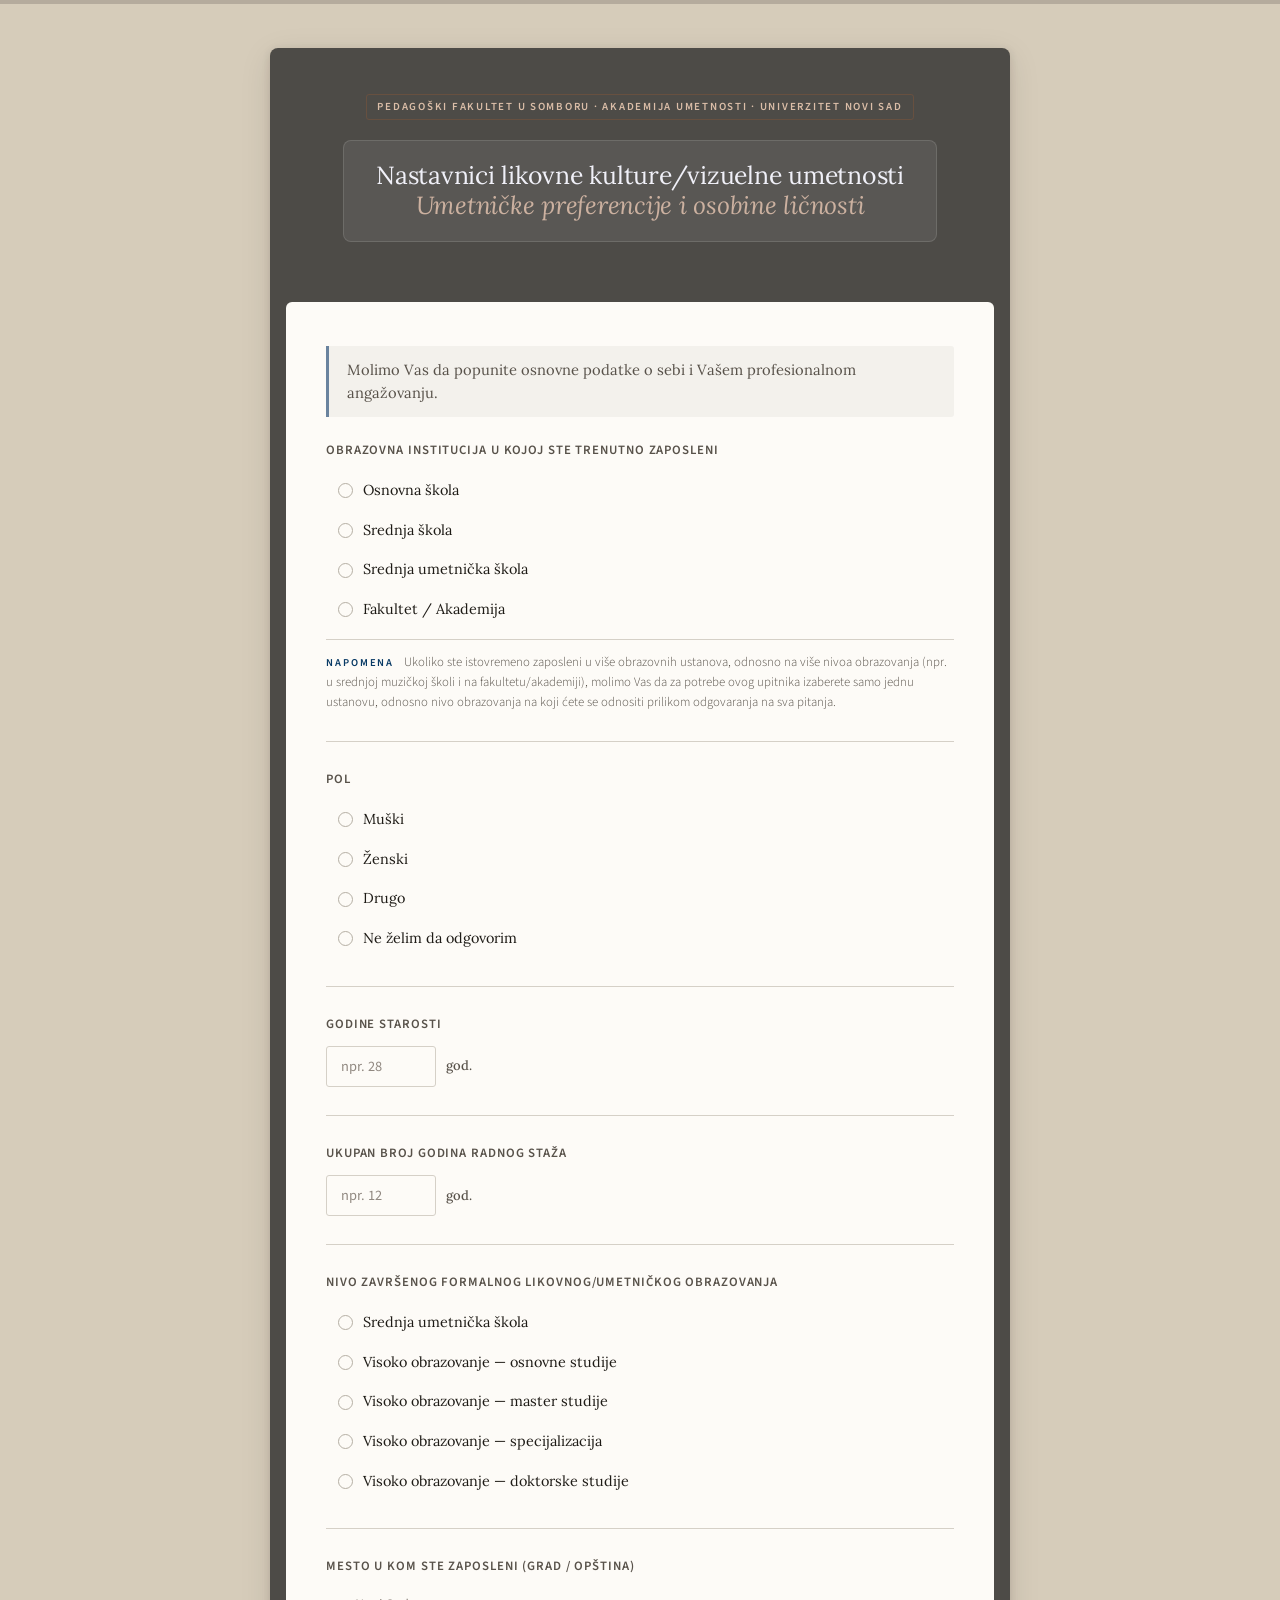
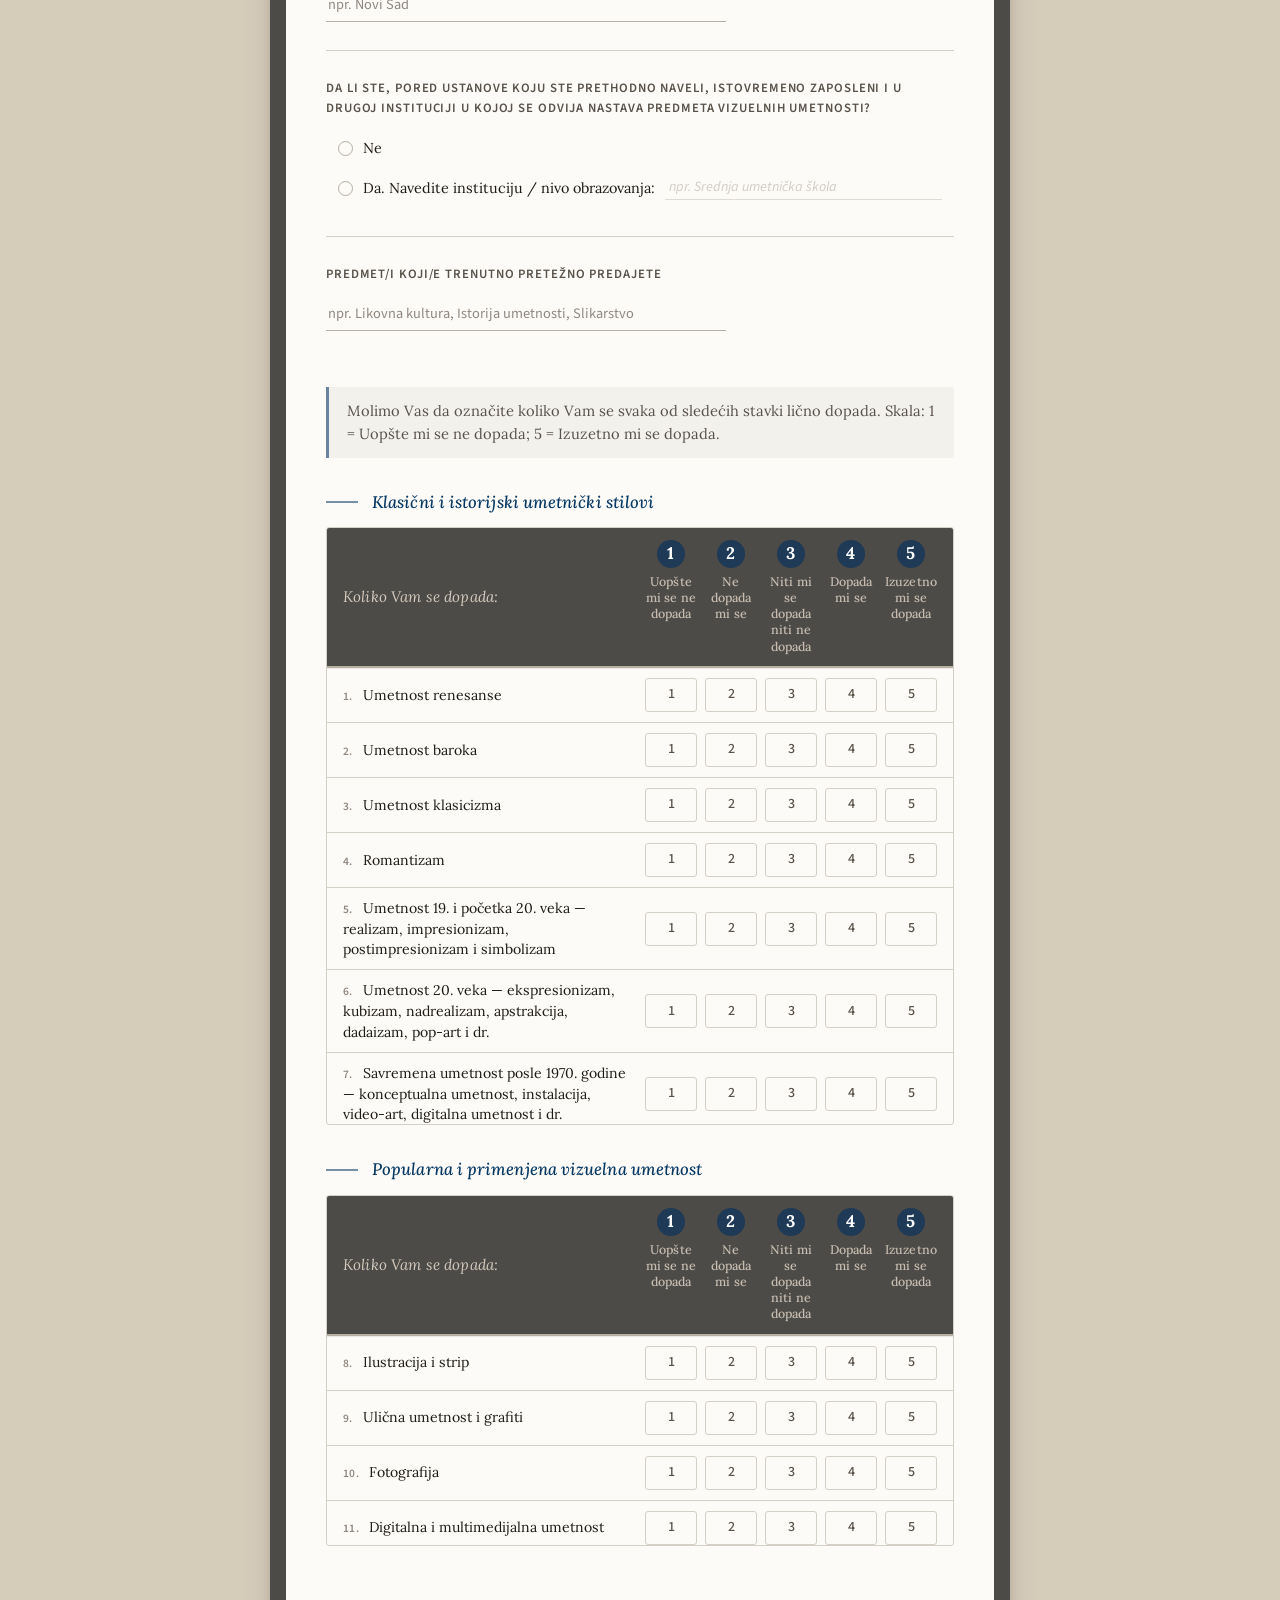
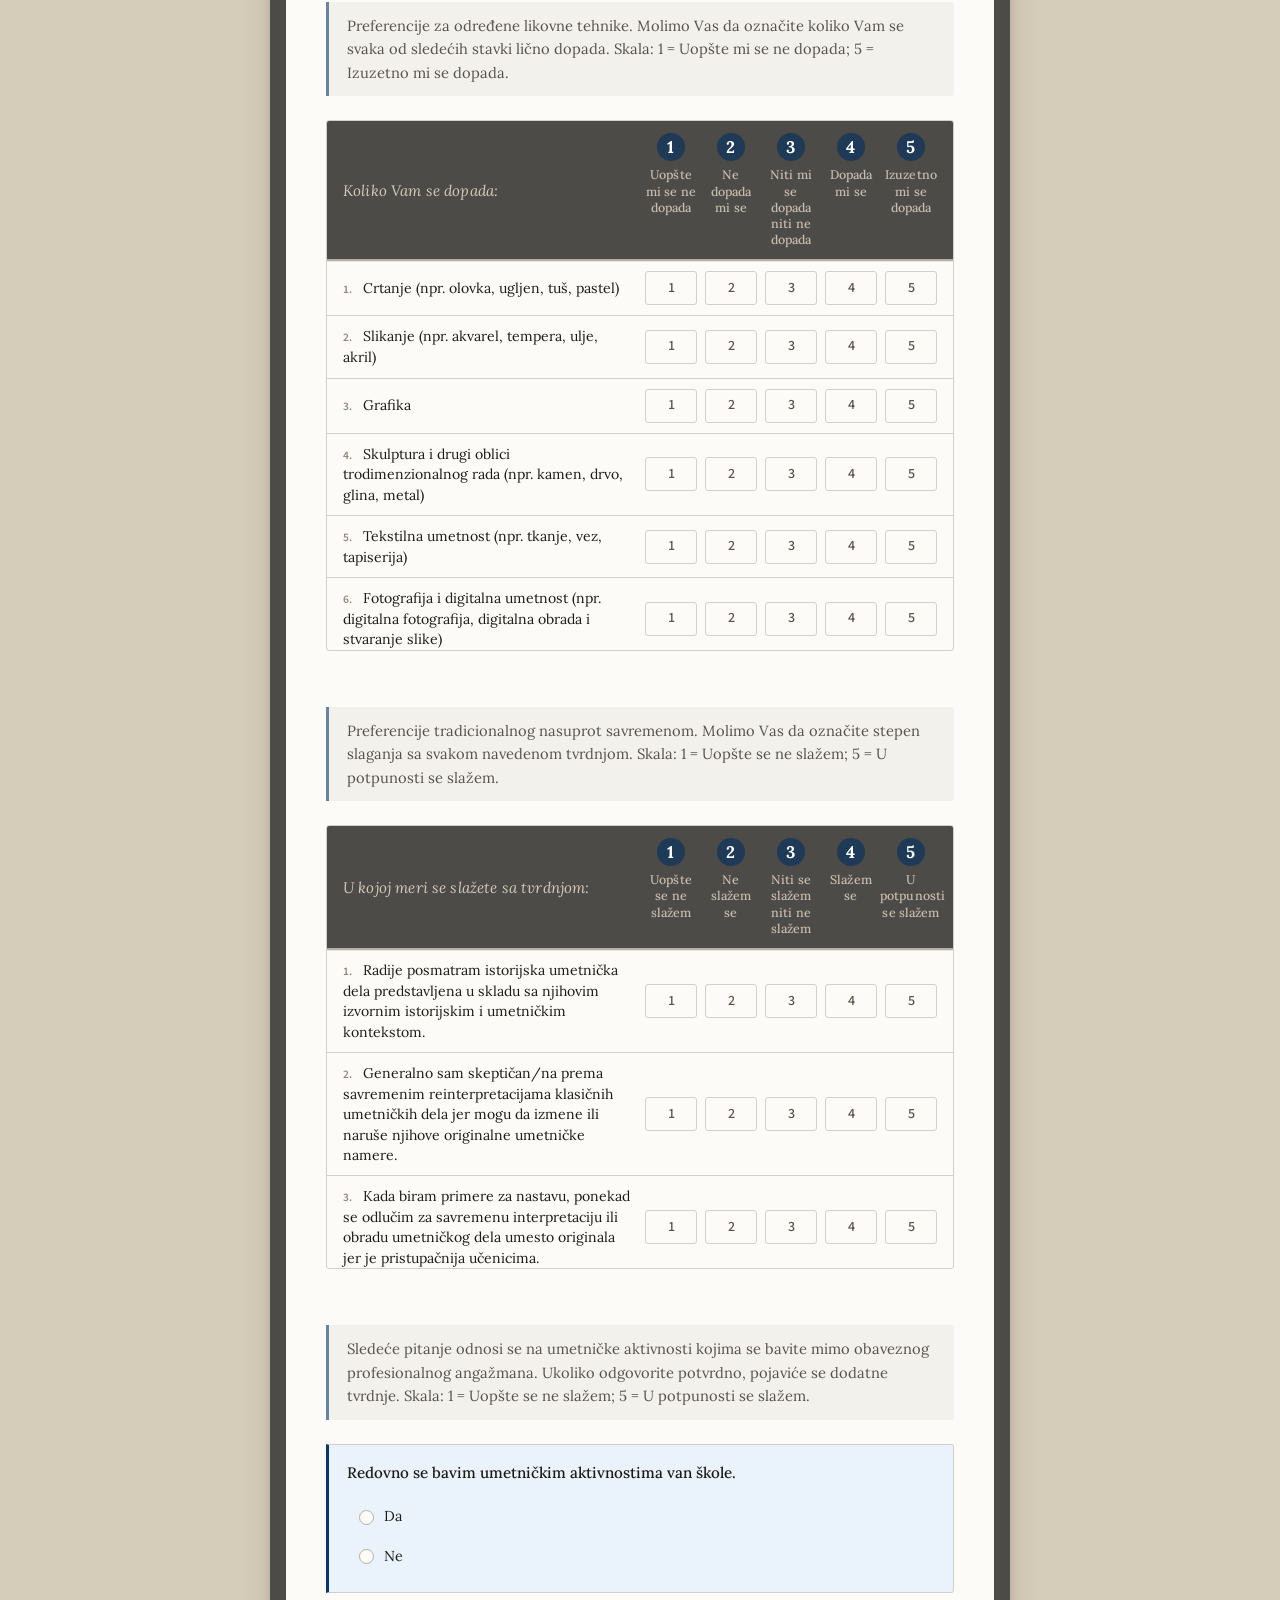
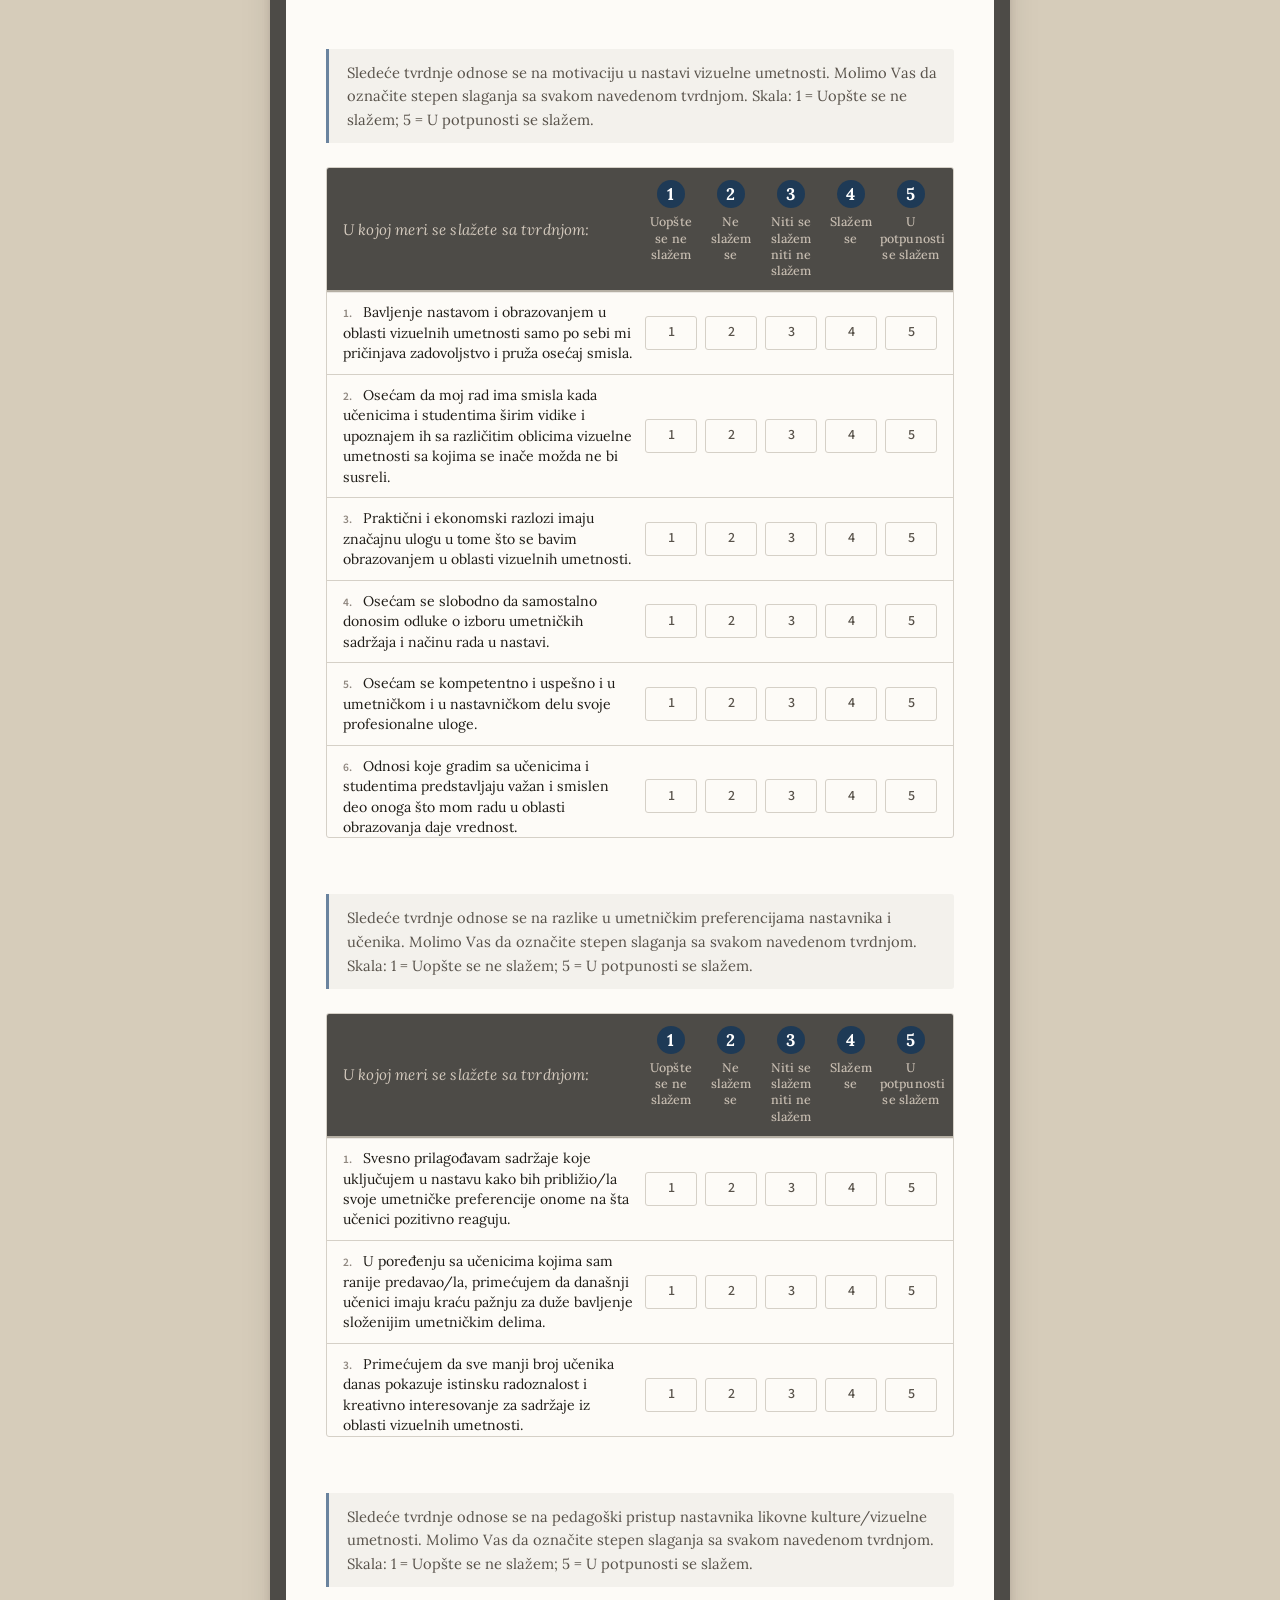
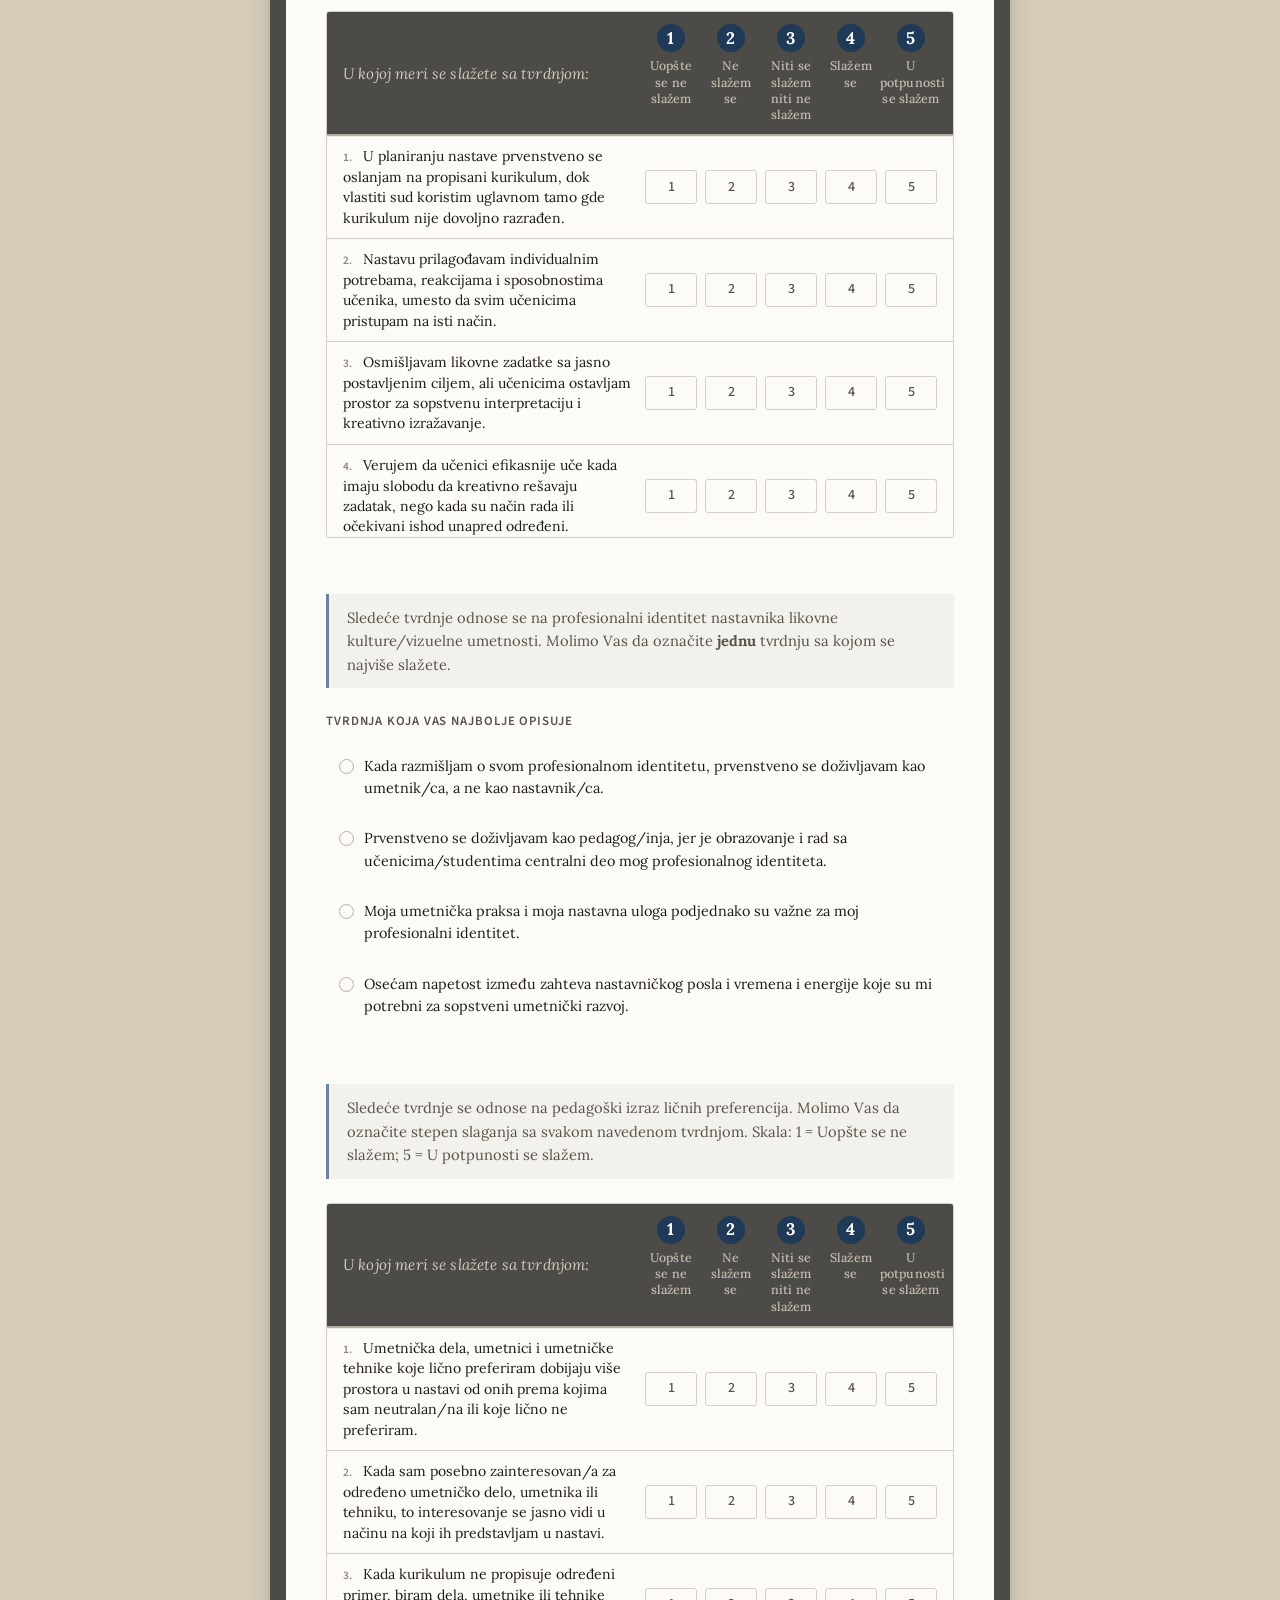
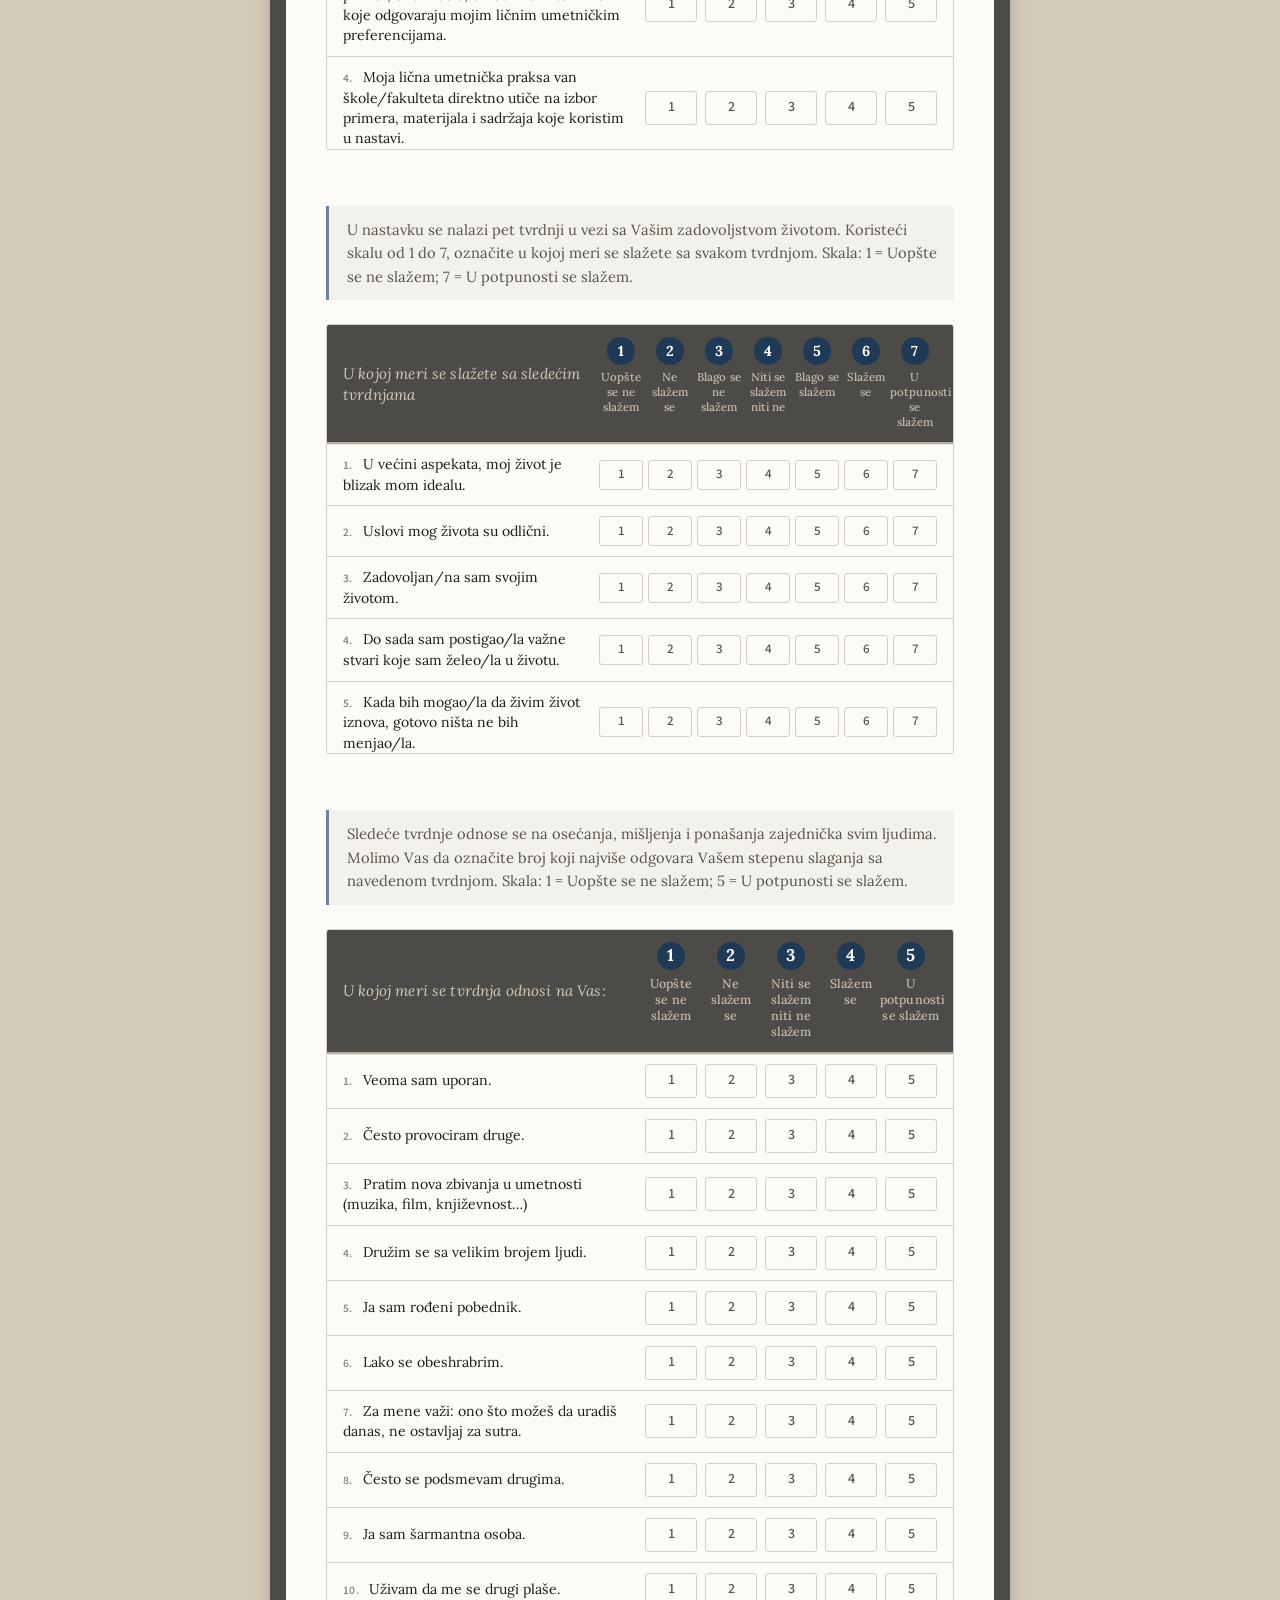
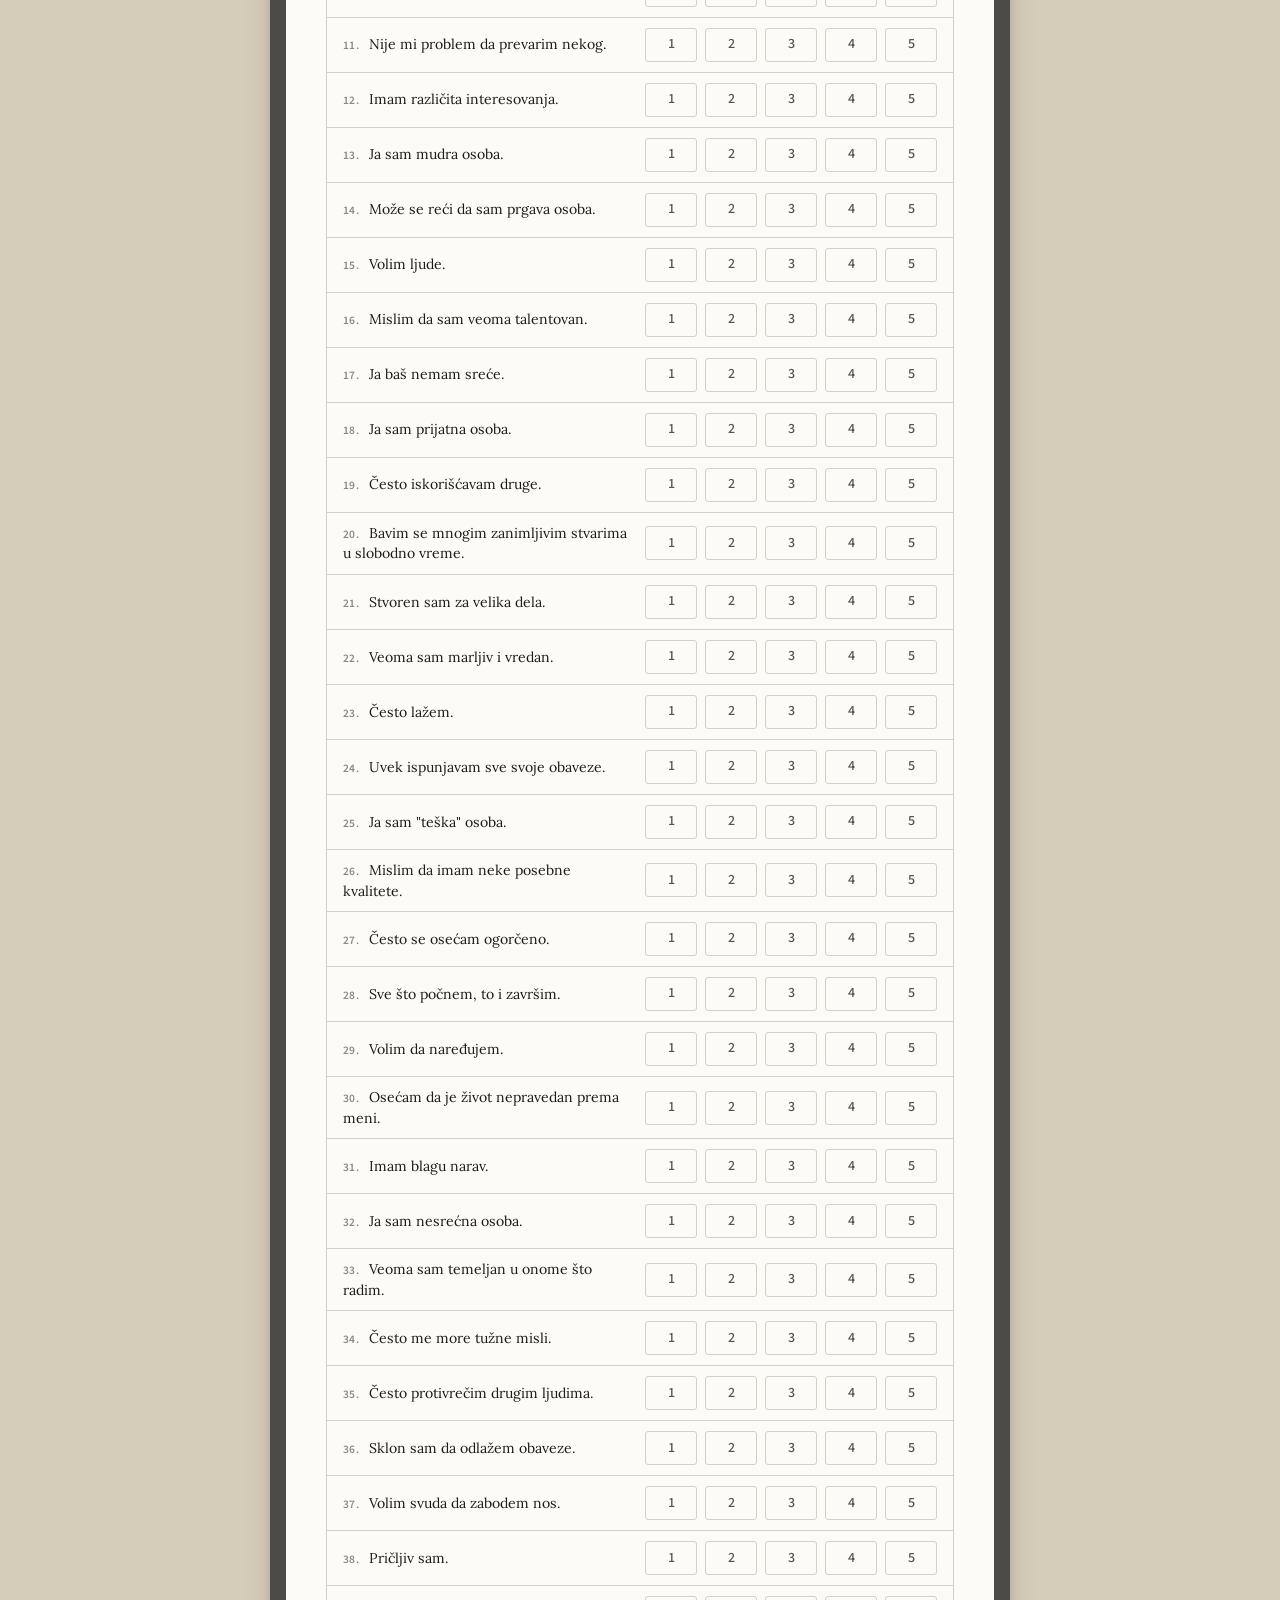
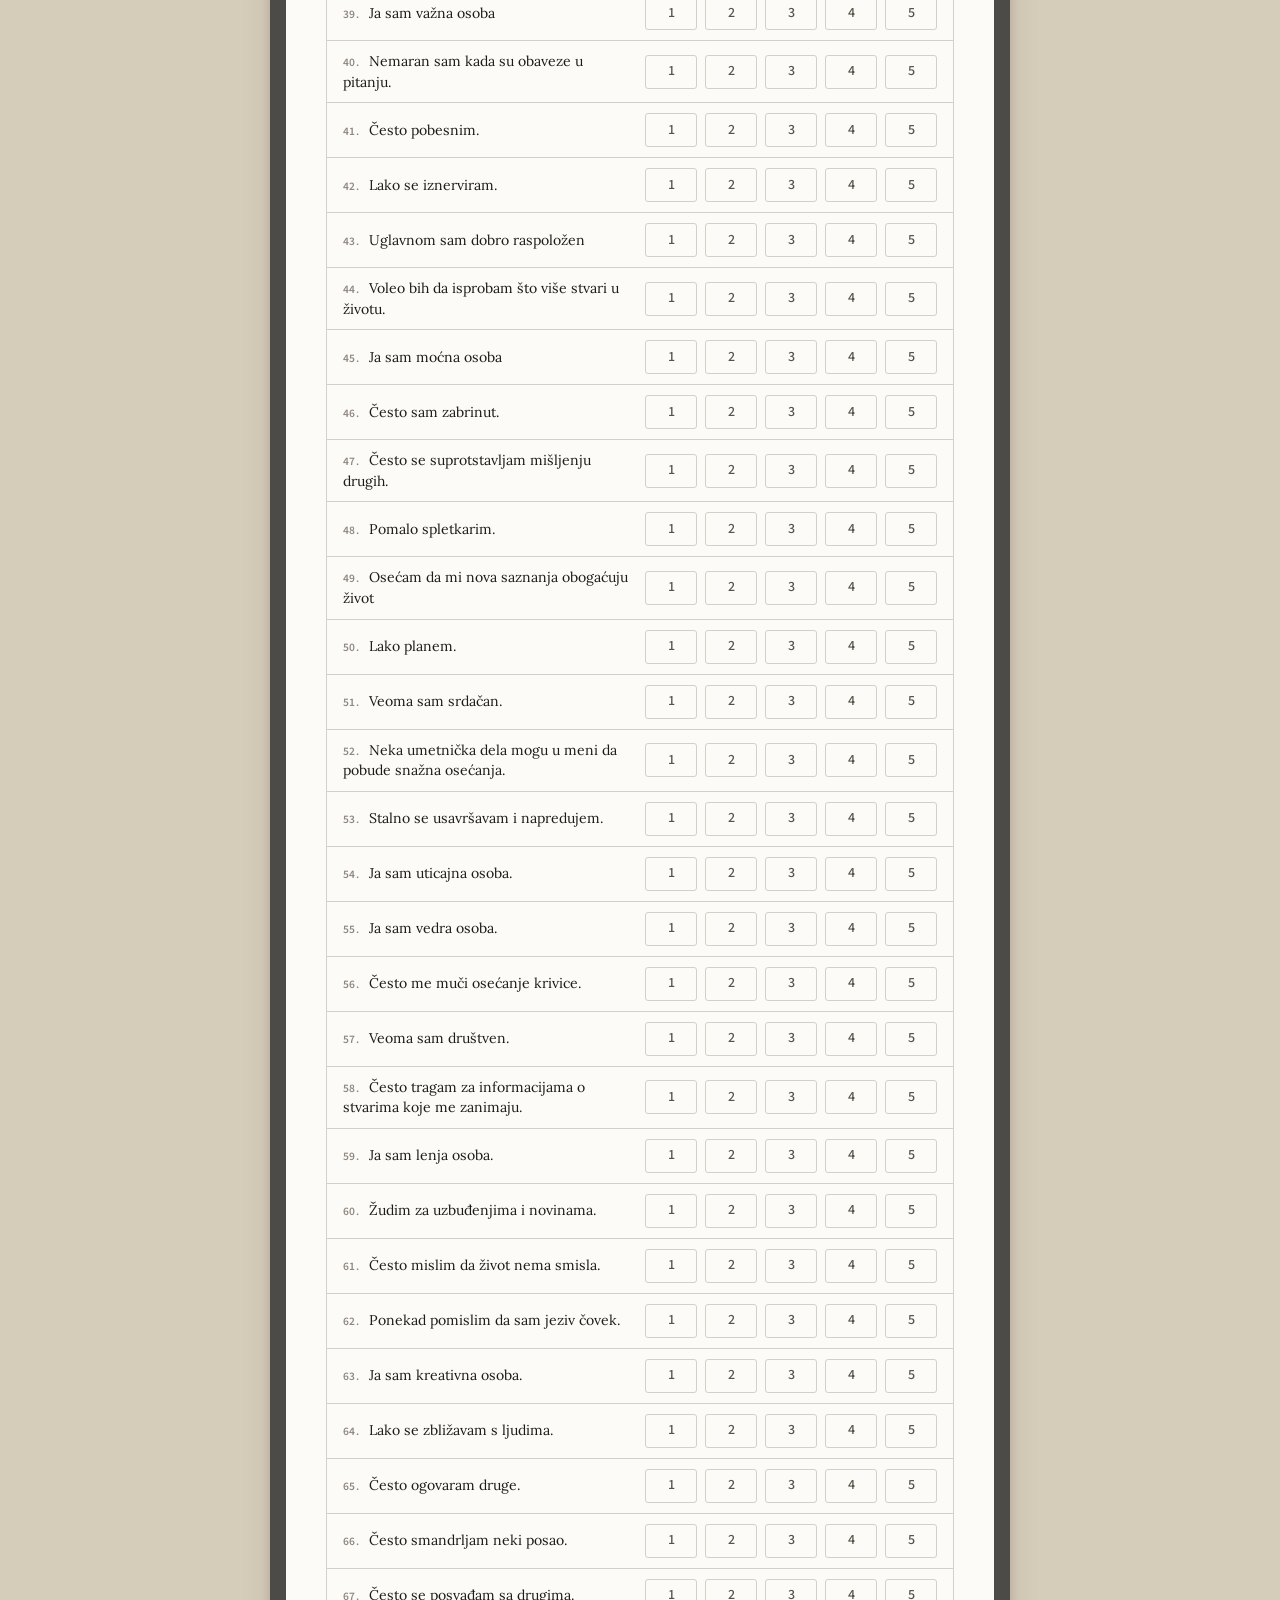
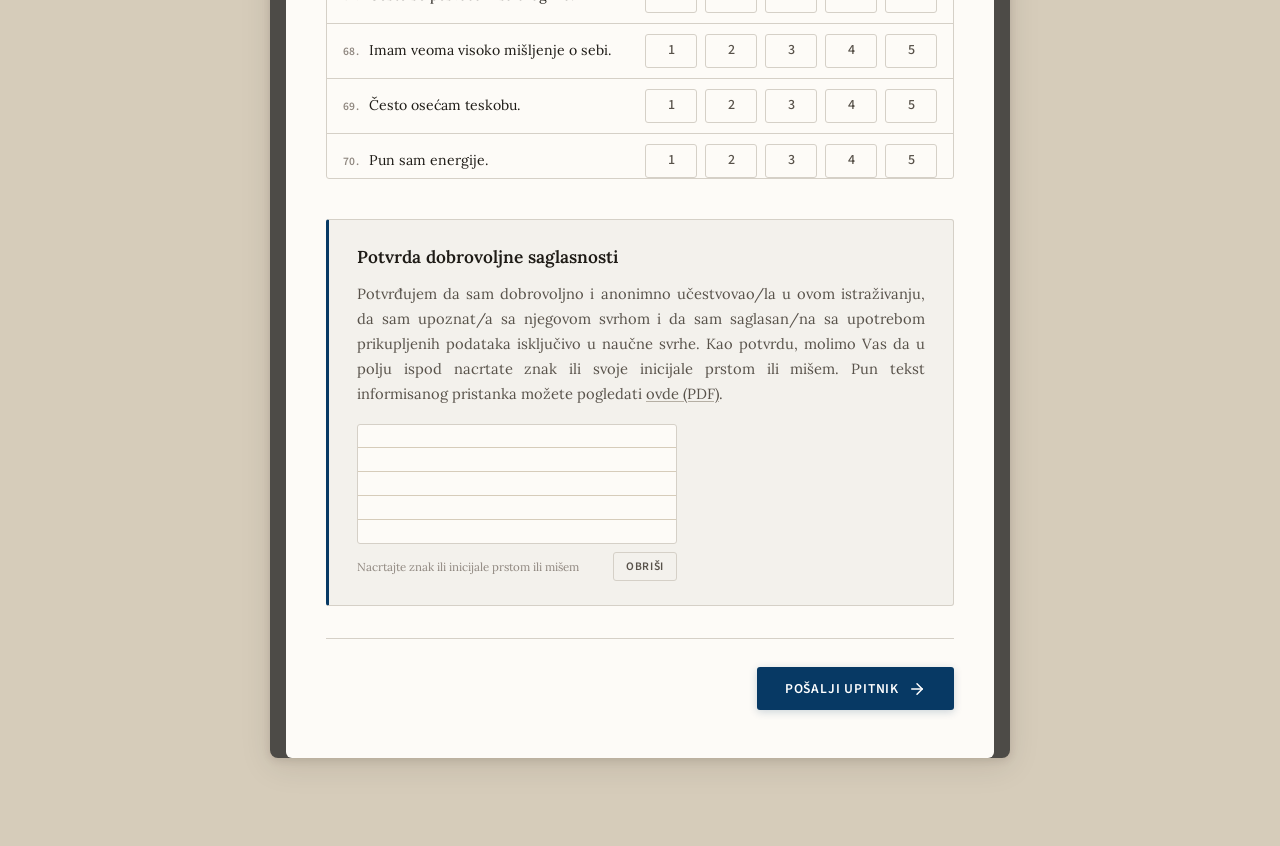
==== strane/index-likovno.html @ 0ba7df7e "Initial commit: UP questionnaire (artistic preferences of teachers) Static multi-page survey for Git" ====
<!DOCTYPE html>
<html lang="sr">
<head>
    <meta charset="UTF-8">
    <meta name="viewport" content="width=device-width, initial-scale=1.0">
    <meta name="description" content="Anonimni naučni upitnik o umetničkim preferencijama i osobinama ličnosti nastavnika muzičke kulture/muzičke umetnosti i likovne kulture/vizuelne umetnosti — Pedagoški fakultet u Somboru i Akademija umetnosti UNS.">
    <meta name="robots" content="noindex">
    <meta name="theme-color" content="#4D4B47">
    <link rel="icon" href="../assets/favicon.svg" type="image/svg+xml">
    <title>Upitnik — Nastavnici likovne kulture/vizuelne umetnosti</title>
    <link rel="stylesheet" href="../assets/style.css">
</head>
<body>

    <div class="upitnik">

        <header class="upitnik-header">
            <div class="badge">Pedagoški fakultet u Somboru · Akademija umetnosti · Univerzitet Novi Sad</div>
            <h1>Nastavnici likovne kulture/vizuelne umetnosti<br><em>Umetničke preferencije i osobine ličnosti</em></h1>
        </header>

        <form id="forma" novalidate>
            <input type="hidden" name="tip_upitnika" value="likovno">
            <!-- Honeypot: skriveno polje protiv botova; pravi korisnici ga ne popunjavaju -->
            <div class="hp-polje" aria-hidden="true">
                <label>Ne popunjavajte ovo polje<input type="text" name="hp_polje" tabindex="-1" autocomplete="off"></label>
            </div>

            <!-- ═══════════════════════════════
                 SEKCIJA 1: OSNOVNI PODACI I PROFESIONALNO ANGAŽOVANJE
                 ═══════════════════════════════ -->
            <section class="sekcija" id="demografija">
                <p class="skala-uputstvo">Molimo Vas da popunite osnovne podatke o sebi i Vašem profesionalnom angažovanju.</p>

                <div class="pitanje">
                    <label class="pitanje-tekst">Obrazovna institucija u kojoj ste trenutno zaposleni</label>
                    <div class="opcije-red">
                        <label class="opcija"><input type="radio" name="nivo_zaposlenja" value="osnovna"><span>Osnovna škola</span></label>
                        <label class="opcija"><input type="radio" name="nivo_zaposlenja" value="srednja"><span>Srednja škola</span></label>
                        <label class="opcija"><input type="radio" name="nivo_zaposlenja" value="srednja_umetnicka"><span>Srednja umetnička škola</span></label>
                        <label class="opcija"><input type="radio" name="nivo_zaposlenja" value="fakultet"><span>Fakultet / Akademija</span></label>
                    </div>
                    <p class="pitanje-napomena">Ukoliko ste istovremeno zaposleni u više obrazovnih ustanova, odnosno na više nivoa obrazovanja (npr. u srednjoj muzičkoj školi i na fakultetu/akademiji), molimo Vas da za potrebe ovog upitnika izaberete samo jednu ustanovu, odnosno nivo obrazovanja na koji ćete se odnositi prilikom odgovaranja na sva pitanja.</p>
                </div>
                <div class="pitanje">
                    <label class="pitanje-tekst">Pol</label>
                    <div class="opcije-red">
                        <label class="opcija"><input type="radio" name="pol" value="muski"><span>Muški</span></label>
                        <label class="opcija"><input type="radio" name="pol" value="zenski"><span>Ženski</span></label>
                        <label class="opcija"><input type="radio" name="pol" value="drugo"><span>Drugo</span></label>
                        <label class="opcija"><input type="radio" name="pol" value="ne_zelim"><span>Ne želim da odgovorim</span></label>
                    </div>
                </div>
                <div class="pitanje">
                    <label class="pitanje-tekst" for="godine">Godine starosti</label>
                    <div class="unos-wrapper">
                        <input type="number" id="godine" name="godine" min="18" max="80" step="1" inputmode="numeric" placeholder="npr. 28" class="unos-broj">
                        <span class="unos-suffix">god.</span>
                    </div>
                </div>
                <div class="pitanje">
                    <label class="pitanje-tekst" for="staz">Ukupan broj godina radnog staža</label>
                    <div class="unos-wrapper">
                        <input type="number" id="staz" name="staz" min="0" max="60" step="1" inputmode="numeric" placeholder="npr. 12" class="unos-broj">
                        <span class="unos-suffix">god.</span>
                    </div>
                </div>
                <div class="pitanje">
                    <label class="pitanje-tekst">Nivo završenog formalnog likovnog/umetničkog obrazovanja</label>
                    <div class="opcije-red">
                        <label class="opcija"><input type="radio" name="l_obrazovanje" value="srednja_umetnicka"><span>Srednja umetnička škola</span></label>
                        <label class="opcija"><input type="radio" name="l_obrazovanje" value="visoko_osnovne"><span>Visoko obrazovanje — osnovne studije</span></label>
                        <label class="opcija"><input type="radio" name="l_obrazovanje" value="visoko_master"><span>Visoko obrazovanje — master studije</span></label>
                        <label class="opcija"><input type="radio" name="l_obrazovanje" value="visoko_specijalizacija"><span>Visoko obrazovanje — specijalizacija</span></label>
                        <label class="opcija"><input type="radio" name="l_obrazovanje" value="visoko_doktorske"><span>Visoko obrazovanje — doktorske studije</span></label>
                    </div>
                </div>
                <div class="pitanje">
                    <label class="pitanje-tekst" for="mesto">Mesto u kom ste zaposleni (grad / opština)</label>
                    <div class="unos-wrapper">
                        <input type="text" id="mesto" name="mesto" placeholder="npr. Novi Sad" class="unos-linija">
                    </div>
                </div>
                <div class="pitanje">
                    <label class="pitanje-tekst">Da li ste, pored ustanove koju ste prethodno naveli, istovremeno zaposleni i u drugoj instituciji u kojoj se odvija nastava predmeta vizuelnih umetnosti?</label>
                    <div class="opcije-red">
                        <label class="opcija"><input type="radio" name="druga_institucija" value="ne"><span>Ne</span></label>
                        <label class="opcija opcija-drugo"><input type="radio" name="druga_institucija" value="da"><span>Da. Navedite instituciju / nivo obrazovanja: <input type="text" class="unos-drugo" name="druga_institucija_tekst" placeholder="npr. Srednja umetnička škola" tabindex="-1"></span></label>
                    </div>
                </div>
                <div class="pitanje">
                    <label class="pitanje-tekst" for="predmeti">Predmet/i koji/e trenutno pretežno predajete</label>
                    <div class="unos-wrapper">
                        <input type="text" id="predmeti" name="predmeti" placeholder="npr. Likovna kultura, Istorija umetnosti, Slikarstvo" class="unos-linija">
                    </div>
                </div>
            </section>

            <!-- ═══════════════════════════════
                 SEKCIJA 2: LIKOVNE UMETNIČKE PREFERENCIJE
                 ═══════════════════════════════ -->
            <section class="sekcija">
                <p class="skala-uputstvo">Molimo Vas da označite koliko Vam se svaka od sledećih stavki lično dopada. Skala: 1 = Uopšte mi se ne dopada; 5 = Izuzetno mi se dopada.</p>

                <p class="dimenzija-naslov">Klasični i istorijski umetnički stilovi</p>
                <div class="likert-blok">
                    <div class="likert-zaglavlje">
                        <div class="likert-pitanje">Koliko Vam se dopada:</div>
                        <div class="likert-brojevi">
                            <span><b>1</b><small>Uopšte mi se ne dopada</small></span>
                            <span><b>2</b><small>Ne dopada mi se</small></span>
                            <span><b>3</b><small>Niti mi se dopada niti ne dopada</small></span>
                            <span><b>4</b><small>Dopada mi se</small></span>
                            <span><b>5</b><small>Izuzetno mi se dopada</small></span>
                        </div>
                    </div>
                    <div class="likert-red pitanje"><label class="likert-stavka"><span class="likert-stavka-broj">1.</span> Umetnost renesanse</label><div class="likert-opcije"><label class="likert-opcija"><input type="radio" name="l_pref1" value="1"><span>1</span></label><label class="likert-opcija"><input type="radio" name="l_pref1" value="2"><span>2</span></label><label class="likert-opcija"><input type="radio" name="l_pref1" value="3"><span>3</span></label><label class="likert-opcija"><input type="radio" name="l_pref1" value="4"><span>4</span></label><label class="likert-opcija"><input type="radio" name="l_pref1" value="5"><span>5</span></label></div></div>
                    <div class="likert-red pitanje"><label class="likert-stavka"><span class="likert-stavka-broj">2.</span> Umetnost baroka</label><div class="likert-opcije"><label class="likert-opcija"><input type="radio" name="l_pref2" value="1"><span>1</span></label><label class="likert-opcija"><input type="radio" name="l_pref2" value="2"><span>2</span></label><label class="likert-opcija"><input type="radio" name="l_pref2" value="3"><span>3</span></label><label class="likert-opcija"><input type="radio" name="l_pref2" value="4"><span>4</span></label><label class="likert-opcija"><input type="radio" name="l_pref2" value="5"><span>5</span></label></div></div>
                    <div class="likert-red pitanje"><label class="likert-stavka"><span class="likert-stavka-broj">3.</span> Umetnost klasicizma</label><div class="likert-opcije"><label class="likert-opcija"><input type="radio" name="l_pref3" value="1"><span>1</span></label><label class="likert-opcija"><input type="radio" name="l_pref3" value="2"><span>2</span></label><label class="likert-opcija"><input type="radio" name="l_pref3" value="3"><span>3</span></label><label class="likert-opcija"><input type="radio" name="l_pref3" value="4"><span>4</span></label><label class="likert-opcija"><input type="radio" name="l_pref3" value="5"><span>5</span></label></div></div>
                    <div class="likert-red pitanje"><label class="likert-stavka"><span class="likert-stavka-broj">4.</span> Romantizam</label><div class="likert-opcije"><label class="likert-opcija"><input type="radio" name="l_pref4" value="1"><span>1</span></label><label class="likert-opcija"><input type="radio" name="l_pref4" value="2"><span>2</span></label><label class="likert-opcija"><input type="radio" name="l_pref4" value="3"><span>3</span></label><label class="likert-opcija"><input type="radio" name="l_pref4" value="4"><span>4</span></label><label class="likert-opcija"><input type="radio" name="l_pref4" value="5"><span>5</span></label></div></div>
                    <div class="likert-red pitanje"><label class="likert-stavka"><span class="likert-stavka-broj">5.</span> Umetnost 19. i početka 20. veka — realizam, impresionizam, postimpresionizam i simbolizam</label><div class="likert-opcije"><label class="likert-opcija"><input type="radio" name="l_pref5" value="1"><span>1</span></label><label class="likert-opcija"><input type="radio" name="l_pref5" value="2"><span>2</span></label><label class="likert-opcija"><input type="radio" name="l_pref5" value="3"><span>3</span></label><label class="likert-opcija"><input type="radio" name="l_pref5" value="4"><span>4</span></label><label class="likert-opcija"><input type="radio" name="l_pref5" value="5"><span>5</span></label></div></div>
                    <div class="likert-red pitanje"><label class="likert-stavka"><span class="likert-stavka-broj">6.</span> Umetnost 20. veka — ekspresionizam, kubizam, nadrealizam, apstrakcija, dadaizam, pop-art i dr.</label><div class="likert-opcije"><label class="likert-opcija"><input type="radio" name="l_pref6" value="1"><span>1</span></label><label class="likert-opcija"><input type="radio" name="l_pref6" value="2"><span>2</span></label><label class="likert-opcija"><input type="radio" name="l_pref6" value="3"><span>3</span></label><label class="likert-opcija"><input type="radio" name="l_pref6" value="4"><span>4</span></label><label class="likert-opcija"><input type="radio" name="l_pref6" value="5"><span>5</span></label></div></div>
                    <div class="likert-red pitanje"><label class="likert-stavka"><span class="likert-stavka-broj">7.</span> Savremena umetnost posle 1970. godine — konceptualna umetnost, instalacija, video-art, digitalna umetnost i dr.</label><div class="likert-opcije"><label class="likert-opcija"><input type="radio" name="l_pref7" value="1"><span>1</span></label><label class="likert-opcija"><input type="radio" name="l_pref7" value="2"><span>2</span></label><label class="likert-opcija"><input type="radio" name="l_pref7" value="3"><span>3</span></label><label class="likert-opcija"><input type="radio" name="l_pref7" value="4"><span>4</span></label><label class="likert-opcija"><input type="radio" name="l_pref7" value="5"><span>5</span></label></div></div>
                </div>

                <p class="dimenzija-naslov">Popularna i primenjena vizuelna umetnost</p>
                <div class="likert-blok">
                    <div class="likert-zaglavlje">
                        <div class="likert-pitanje">Koliko Vam se dopada:</div>
                        <div class="likert-brojevi">
                            <span><b>1</b><small>Uopšte mi se ne dopada</small></span>
                            <span><b>2</b><small>Ne dopada mi se</small></span>
                            <span><b>3</b><small>Niti mi se dopada niti ne dopada</small></span>
                            <span><b>4</b><small>Dopada mi se</small></span>
                            <span><b>5</b><small>Izuzetno mi se dopada</small></span>
                        </div>
                    </div>
                    <div class="likert-red pitanje"><label class="likert-stavka"><span class="likert-stavka-broj">8.</span> Ilustracija i strip</label><div class="likert-opcije"><label class="likert-opcija"><input type="radio" name="l_pref8" value="1"><span>1</span></label><label class="likert-opcija"><input type="radio" name="l_pref8" value="2"><span>2</span></label><label class="likert-opcija"><input type="radio" name="l_pref8" value="3"><span>3</span></label><label class="likert-opcija"><input type="radio" name="l_pref8" value="4"><span>4</span></label><label class="likert-opcija"><input type="radio" name="l_pref8" value="5"><span>5</span></label></div></div>
                    <div class="likert-red pitanje"><label class="likert-stavka"><span class="likert-stavka-broj">9.</span> Ulična umetnost i grafiti</label><div class="likert-opcije"><label class="likert-opcija"><input type="radio" name="l_pref9" value="1"><span>1</span></label><label class="likert-opcija"><input type="radio" name="l_pref9" value="2"><span>2</span></label><label class="likert-opcija"><input type="radio" name="l_pref9" value="3"><span>3</span></label><label class="likert-opcija"><input type="radio" name="l_pref9" value="4"><span>4</span></label><label class="likert-opcija"><input type="radio" name="l_pref9" value="5"><span>5</span></label></div></div>
                    <div class="likert-red pitanje"><label class="likert-stavka"><span class="likert-stavka-broj">10.</span> Fotografija</label><div class="likert-opcije"><label class="likert-opcija"><input type="radio" name="l_pref10" value="1"><span>1</span></label><label class="likert-opcija"><input type="radio" name="l_pref10" value="2"><span>2</span></label><label class="likert-opcija"><input type="radio" name="l_pref10" value="3"><span>3</span></label><label class="likert-opcija"><input type="radio" name="l_pref10" value="4"><span>4</span></label><label class="likert-opcija"><input type="radio" name="l_pref10" value="5"><span>5</span></label></div></div>
                    <div class="likert-red pitanje"><label class="likert-stavka"><span class="likert-stavka-broj">11.</span> Digitalna i multimedijalna umetnost</label><div class="likert-opcije"><label class="likert-opcija"><input type="radio" name="l_pref11" value="1"><span>1</span></label><label class="likert-opcija"><input type="radio" name="l_pref11" value="2"><span>2</span></label><label class="likert-opcija"><input type="radio" name="l_pref11" value="3"><span>3</span></label><label class="likert-opcija"><input type="radio" name="l_pref11" value="4"><span>4</span></label><label class="likert-opcija"><input type="radio" name="l_pref11" value="5"><span>5</span></label></div></div>
                </div>

            </section>

            <!-- ═══════════════════════════════
                 SEKCIJA 3: PREFERENCIJE ZA ODREĐENE LIKOVNE TEHNIKE
                 ═══════════════════════════════ -->
            <section class="sekcija">
                <p class="skala-uputstvo">Preferencije za određene likovne tehnike. Molimo Vas da označite koliko Vam se svaka od sledećih stavki lično dopada. Skala: 1 = Uopšte mi se ne dopada; 5 = Izuzetno mi se dopada.</p>

                <div class="likert-blok">
                    <div class="likert-zaglavlje">
                        <div class="likert-pitanje">Koliko Vam se dopada:</div>
                        <div class="likert-brojevi">
                            <span><b>1</b><small>Uopšte mi se ne dopada</small></span>
                            <span><b>2</b><small>Ne dopada mi se</small></span>
                            <span><b>3</b><small>Niti mi se dopada niti ne dopada</small></span>
                            <span><b>4</b><small>Dopada mi se</small></span>
                            <span><b>5</b><small>Izuzetno mi se dopada</small></span>
                        </div>
                    </div>
                    <div class="likert-red pitanje"><label class="likert-stavka"><span class="likert-stavka-broj">1.</span> Crtanje (npr. olovka, ugljen, tuš, pastel)</label><div class="likert-opcije"><label class="likert-opcija"><input type="radio" name="l_tehnika1" value="1"><span>1</span></label><label class="likert-opcija"><input type="radio" name="l_tehnika1" value="2"><span>2</span></label><label class="likert-opcija"><input type="radio" name="l_tehnika1" value="3"><span>3</span></label><label class="likert-opcija"><input type="radio" name="l_tehnika1" value="4"><span>4</span></label><label class="likert-opcija"><input type="radio" name="l_tehnika1" value="5"><span>5</span></label></div></div>
                    <div class="likert-red pitanje"><label class="likert-stavka"><span class="likert-stavka-broj">2.</span> Slikanje (npr. akvarel, tempera, ulje, akril)</label><div class="likert-opcije"><label class="likert-opcija"><input type="radio" name="l_tehnika2" value="1"><span>1</span></label><label class="likert-opcija"><input type="radio" name="l_tehnika2" value="2"><span>2</span></label><label class="likert-opcija"><input type="radio" name="l_tehnika2" value="3"><span>3</span></label><label class="likert-opcija"><input type="radio" name="l_tehnika2" value="4"><span>4</span></label><label class="likert-opcija"><input type="radio" name="l_tehnika2" value="5"><span>5</span></label></div></div>
                    <div class="likert-red pitanje"><label class="likert-stavka"><span class="likert-stavka-broj">3.</span> Grafika</label><div class="likert-opcije"><label class="likert-opcija"><input type="radio" name="l_tehnika3" value="1"><span>1</span></label><label class="likert-opcija"><input type="radio" name="l_tehnika3" value="2"><span>2</span></label><label class="likert-opcija"><input type="radio" name="l_tehnika3" value="3"><span>3</span></label><label class="likert-opcija"><input type="radio" name="l_tehnika3" value="4"><span>4</span></label><label class="likert-opcija"><input type="radio" name="l_tehnika3" value="5"><span>5</span></label></div></div>
                    <div class="likert-red pitanje"><label class="likert-stavka"><span class="likert-stavka-broj">4.</span> Skulptura i drugi oblici trodimenzionalnog rada (npr. kamen, drvo, glina, metal)</label><div class="likert-opcije"><label class="likert-opcija"><input type="radio" name="l_tehnika4" value="1"><span>1</span></label><label class="likert-opcija"><input type="radio" name="l_tehnika4" value="2"><span>2</span></label><label class="likert-opcija"><input type="radio" name="l_tehnika4" value="3"><span>3</span></label><label class="likert-opcija"><input type="radio" name="l_tehnika4" value="4"><span>4</span></label><label class="likert-opcija"><input type="radio" name="l_tehnika4" value="5"><span>5</span></label></div></div>
                    <div class="likert-red pitanje"><label class="likert-stavka"><span class="likert-stavka-broj">5.</span> Tekstilna umetnost (npr. tkanje, vez, tapiserija)</label><div class="likert-opcije"><label class="likert-opcija"><input type="radio" name="l_tehnika5" value="1"><span>1</span></label><label class="likert-opcija"><input type="radio" name="l_tehnika5" value="2"><span>2</span></label><label class="likert-opcija"><input type="radio" name="l_tehnika5" value="3"><span>3</span></label><label class="likert-opcija"><input type="radio" name="l_tehnika5" value="4"><span>4</span></label><label class="likert-opcija"><input type="radio" name="l_tehnika5" value="5"><span>5</span></label></div></div>
                    <div class="likert-red pitanje"><label class="likert-stavka"><span class="likert-stavka-broj">6.</span> Fotografija i digitalna umetnost (npr. digitalna fotografija, digitalna obrada i stvaranje slike)</label><div class="likert-opcije"><label class="likert-opcija"><input type="radio" name="l_tehnika6" value="1"><span>1</span></label><label class="likert-opcija"><input type="radio" name="l_tehnika6" value="2"><span>2</span></label><label class="likert-opcija"><input type="radio" name="l_tehnika6" value="3"><span>3</span></label><label class="likert-opcija"><input type="radio" name="l_tehnika6" value="4"><span>4</span></label><label class="likert-opcija"><input type="radio" name="l_tehnika6" value="5"><span>5</span></label></div></div>
                </div>
            </section>

            <!-- ═══════════════════════════════
                 SEKCIJA 4: PREFERENCIJE TRADICIONALNOG NASUPROT SAVREMENOM
                 ═══════════════════════════════ -->
            <section class="sekcija">
                <p class="skala-uputstvo">Preferencije tradicionalnog nasuprot savremenom. Molimo Vas da označite stepen slaganja sa svakom navedenom tvrdnjom. Skala: 1 = Uopšte se ne slažem; 5 = U potpunosti se slažem.</p>

                <div class="likert-blok">
                    <div class="likert-zaglavlje">
                        <div class="likert-pitanje">U kojoj meri se slažete sa tvrdnjom:</div>
                        <div class="likert-brojevi">
                            <span><b>1</b><small>Uopšte se ne slažem</small></span>
                            <span><b>2</b><small>Ne slažem se</small></span>
                            <span><b>3</b><small>Niti se slažem niti ne slažem</small></span>
                            <span><b>4</b><small>Slažem se</small></span>
                            <span><b>5</b><small>U potpunosti se slažem</small></span>
                        </div>
                    </div>
                    <div class="likert-red pitanje"><label class="likert-stavka"><span class="likert-stavka-broj">1.</span> Radije posmatram istorijska umetnička dela predstavljena u skladu sa njihovim izvornim istorijskim i umetničkim kontekstom.</label><div class="likert-opcije"><label class="likert-opcija"><input type="radio" name="trad1" value="1"><span>1</span></label><label class="likert-opcija"><input type="radio" name="trad1" value="2"><span>2</span></label><label class="likert-opcija"><input type="radio" name="trad1" value="3"><span>3</span></label><label class="likert-opcija"><input type="radio" name="trad1" value="4"><span>4</span></label><label class="likert-opcija"><input type="radio" name="trad1" value="5"><span>5</span></label></div></div>
                    <div class="likert-red pitanje"><label class="likert-stavka"><span class="likert-stavka-broj">2.</span> Generalno sam skeptičan/na prema savremenim reinterpretacijama klasičnih umetničkih dela jer mogu da izmene ili naruše njihove originalne umetničke namere.</label><div class="likert-opcije"><label class="likert-opcija"><input type="radio" name="trad2" value="1"><span>1</span></label><label class="likert-opcija"><input type="radio" name="trad2" value="2"><span>2</span></label><label class="likert-opcija"><input type="radio" name="trad2" value="3"><span>3</span></label><label class="likert-opcija"><input type="radio" name="trad2" value="4"><span>4</span></label><label class="likert-opcija"><input type="radio" name="trad2" value="5"><span>5</span></label></div></div>
                    <div class="likert-red pitanje"><label class="likert-stavka"><span class="likert-stavka-broj">3.</span> Kada biram primere za nastavu, ponekad se odlučim za savremenu interpretaciju ili obradu umetničkog dela umesto originala jer je pristupačnija učenicima.</label><div class="likert-opcije"><label class="likert-opcija"><input type="radio" name="trad3" value="1"><span>1</span></label><label class="likert-opcija"><input type="radio" name="trad3" value="2"><span>2</span></label><label class="likert-opcija"><input type="radio" name="trad3" value="3"><span>3</span></label><label class="likert-opcija"><input type="radio" name="trad3" value="4"><span>4</span></label><label class="likert-opcija"><input type="radio" name="trad3" value="5"><span>5</span></label></div></div>
                </div>
            </section>

            <!-- ═══════════════════════════════
                 SEKCIJA 5: UMETNIČKE AKTIVNOSTI VAN ŠKOLE (uslovni blok)
                 ═══════════════════════════════ -->
            <section class="sekcija">
                <p class="skala-uputstvo">Sledeće pitanje odnosi se na umetničke aktivnosti kojima se bavite mimo obaveznog profesionalnog angažmana. Ukoliko odgovorite potvrdno, pojaviće se dodatne tvrdnje. Skala: 1 = Uopšte se ne slažem; 5 = U potpunosti se slažem.</p>

                <div class="pitanje grananje">
                    <label class="pitanje-tekst">Redovno se bavim umetničkim aktivnostima van škole.</label>
                    <div class="opcije-red">
                        <label class="opcija"><input type="radio" name="van_skole" value="da"><span>Da</span></label>
                        <label class="opcija"><input type="radio" name="van_skole" value="ne"><span>Ne</span></label>
                    </div>
                </div>

                <div class="uslovni-blok skriveno">
                <div class="pitanje opciono">
                    <label class="pitanje-tekst" for="van_skole_tekst">Molimo Vas da upišete kojom likovnom umetničkom aktivnošću se bavite mimo primarnog zaposlenja u nastavi.</label>
                    <div class="unos-wrapper">
                        <input type="text" id="van_skole_tekst" name="van_skole_tekst" placeholder="npr. Privatna likovna radionica" class="unos-linija">
                    </div>
                </div>

                <div class="likert-blok">
                    <div class="likert-zaglavlje">
                        <div class="likert-pitanje">U kojoj meri se slažete sa tvrdnjom:</div>
                        <div class="likert-brojevi">
                            <span><b>1</b><small>Uopšte se ne slažem</small></span>
                            <span><b>2</b><small>Ne slažem se</small></span>
                            <span><b>3</b><small>Niti se slažem niti ne slažem</small></span>
                            <span><b>4</b><small>Slažem se</small></span>
                            <span><b>5</b><small>U potpunosti se slažem</small></span>
                        </div>
                    </div>
                    <div class="likert-red pitanje"><label class="likert-stavka"><span class="likert-stavka-broj">1.</span> Umetnička likovna praksa van škole pruža mi osećaj kreativne slobode i motivacije koji moja profesionalna uloga sama po sebi ne pruža.</label><div class="likert-opcije"><label class="likert-opcija"><input type="radio" name="van1" value="1"><span>1</span></label><label class="likert-opcija"><input type="radio" name="van1" value="2"><span>2</span></label><label class="likert-opcija"><input type="radio" name="van1" value="3"><span>3</span></label><label class="likert-opcija"><input type="radio" name="van1" value="4"><span>4</span></label><label class="likert-opcija"><input type="radio" name="van1" value="5"><span>5</span></label></div></div>
                    <div class="likert-red pitanje"><label class="likert-stavka"><span class="likert-stavka-broj">2.</span> Održavanje vlastite likovne prakse van škole/fakulteta podržava moj osećaj kompetentnosti i profesionalnog samopouzdanja kao nastavnika likovne kulture.</label><div class="likert-opcije"><label class="likert-opcija"><input type="radio" name="van2" value="1"><span>1</span></label><label class="likert-opcija"><input type="radio" name="van2" value="2"><span>2</span></label><label class="likert-opcija"><input type="radio" name="van2" value="3"><span>3</span></label><label class="likert-opcija"><input type="radio" name="van2" value="4"><span>4</span></label><label class="likert-opcija"><input type="radio" name="van2" value="5"><span>5</span></label></div></div>
                    <div class="likert-red pitanje"><label class="likert-stavka"><span class="likert-stavka-broj">3.</span> Moje vannastavne umetničke aktivnosti povezuju me s umetničkom zajednicom i značajnim profesionalnim odnosima izvan školskog konteksta.</label><div class="likert-opcije"><label class="likert-opcija"><input type="radio" name="van3" value="1"><span>1</span></label><label class="likert-opcija"><input type="radio" name="van3" value="2"><span>2</span></label><label class="likert-opcija"><input type="radio" name="van3" value="3"><span>3</span></label><label class="likert-opcija"><input type="radio" name="van3" value="4"><span>4</span></label><label class="likert-opcija"><input type="radio" name="van3" value="5"><span>5</span></label></div></div>
                    <div class="likert-red pitanje"><label class="likert-stavka"><span class="likert-stavka-broj">4.</span> Kada ne mogu da posvetim vreme ličnim umetničkim aktivnostima u kojima uživam, primetim pad profesionalnog entuzijazma i angažmana u učionici.</label><div class="likert-opcije"><label class="likert-opcija"><input type="radio" name="van4" value="1"><span>1</span></label><label class="likert-opcija"><input type="radio" name="van4" value="2"><span>2</span></label><label class="likert-opcija"><input type="radio" name="van4" value="3"><span>3</span></label><label class="likert-opcija"><input type="radio" name="van4" value="4"><span>4</span></label><label class="likert-opcija"><input type="radio" name="van4" value="5"><span>5</span></label></div></div>
                    <div class="likert-red pitanje"><label class="likert-stavka"><span class="likert-stavka-broj">5.</span> Lično bavljenje likovnom umetnošću van obaveznog školskog/fakultetskog konteksta za mene predstavlja izvor psihološkog blagostanja i osveženja.</label><div class="likert-opcije"><label class="likert-opcija"><input type="radio" name="van5" value="1"><span>1</span></label><label class="likert-opcija"><input type="radio" name="van5" value="2"><span>2</span></label><label class="likert-opcija"><input type="radio" name="van5" value="3"><span>3</span></label><label class="likert-opcija"><input type="radio" name="van5" value="4"><span>4</span></label><label class="likert-opcija"><input type="radio" name="van5" value="5"><span>5</span></label></div></div>
                    <div class="likert-red pitanje"><label class="likert-stavka"><span class="likert-stavka-broj">6.</span> Kada se duži period ne bavim lično likovnom umetnošću van školskog/fakultetskog konteksta, primetim pad psihološkog blagostanja i opšteg zadovoljstva.</label><div class="likert-opcije"><label class="likert-opcija"><input type="radio" name="van6" value="1"><span>1</span></label><label class="likert-opcija"><input type="radio" name="van6" value="2"><span>2</span></label><label class="likert-opcija"><input type="radio" name="van6" value="3"><span>3</span></label><label class="likert-opcija"><input type="radio" name="van6" value="4"><span>4</span></label><label class="likert-opcija"><input type="radio" name="van6" value="5"><span>5</span></label></div></div>
                    <div class="likert-red pitanje"><label class="likert-stavka"><span class="likert-stavka-broj">7.</span> Lično bavljenje likovnom umetnošću doživljavam kao nešto što ima terapeutsko dejstvo na mene, nezavisno od njegovog značaja za moj profesionalni razvoj ili pripremu nastave.</label><div class="likert-opcije"><label class="likert-opcija"><input type="radio" name="van7" value="1"><span>1</span></label><label class="likert-opcija"><input type="radio" name="van7" value="2"><span>2</span></label><label class="likert-opcija"><input type="radio" name="van7" value="3"><span>3</span></label><label class="likert-opcija"><input type="radio" name="van7" value="4"><span>4</span></label><label class="likert-opcija"><input type="radio" name="van7" value="5"><span>5</span></label></div></div>
                </div>
                </div>
            </section>

            <!-- ═══════════════════════════════
                 SEKCIJA 6: MOTIVACIJA U NASTAVI
                 ═══════════════════════════════ -->
            <section class="sekcija">
                <p class="skala-uputstvo">Sledeće tvrdnje odnose se na motivaciju u nastavi vizuelne umetnosti. Molimo Vas da označite stepen slaganja sa svakom navedenom tvrdnjom. Skala: 1 = Uopšte se ne slažem; 5 = U potpunosti se slažem.</p>

                <div class="likert-blok">
                    <div class="likert-zaglavlje">
                        <div class="likert-pitanje">U kojoj meri se slažete sa tvrdnjom:</div>
                        <div class="likert-brojevi">
                            <span><b>1</b><small>Uopšte se ne slažem</small></span>
                            <span><b>2</b><small>Ne slažem se</small></span>
                            <span><b>3</b><small>Niti se slažem niti ne slažem</small></span>
                            <span><b>4</b><small>Slažem se</small></span>
                            <span><b>5</b><small>U potpunosti se slažem</small></span>
                        </div>
                    </div>
                    <div class="likert-red pitanje"><label class="likert-stavka"><span class="likert-stavka-broj">1.</span> Bavljenje nastavom i obrazovanjem u oblasti vizuelnih umetnosti samo po sebi mi pričinjava zadovoljstvo i pruža osećaj smisla.</label><div class="likert-opcije"><label class="likert-opcija"><input type="radio" name="motiv1" value="1"><span>1</span></label><label class="likert-opcija"><input type="radio" name="motiv1" value="2"><span>2</span></label><label class="likert-opcija"><input type="radio" name="motiv1" value="3"><span>3</span></label><label class="likert-opcija"><input type="radio" name="motiv1" value="4"><span>4</span></label><label class="likert-opcija"><input type="radio" name="motiv1" value="5"><span>5</span></label></div></div>
                    <div class="likert-red pitanje"><label class="likert-stavka"><span class="likert-stavka-broj">2.</span> Osećam da moj rad ima smisla kada učenicima i studentima širim vidike i upoznajem ih sa različitim oblicima vizuelne umetnosti sa kojima se inače možda ne bi susreli.</label><div class="likert-opcije"><label class="likert-opcija"><input type="radio" name="motiv2" value="1"><span>1</span></label><label class="likert-opcija"><input type="radio" name="motiv2" value="2"><span>2</span></label><label class="likert-opcija"><input type="radio" name="motiv2" value="3"><span>3</span></label><label class="likert-opcija"><input type="radio" name="motiv2" value="4"><span>4</span></label><label class="likert-opcija"><input type="radio" name="motiv2" value="5"><span>5</span></label></div></div>
                    <div class="likert-red pitanje"><label class="likert-stavka"><span class="likert-stavka-broj">3.</span> Praktični i ekonomski razlozi imaju značajnu ulogu u tome što se bavim obrazovanjem u oblasti vizuelnih umetnosti.</label><div class="likert-opcije"><label class="likert-opcija"><input type="radio" name="motiv3" value="1"><span>1</span></label><label class="likert-opcija"><input type="radio" name="motiv3" value="2"><span>2</span></label><label class="likert-opcija"><input type="radio" name="motiv3" value="3"><span>3</span></label><label class="likert-opcija"><input type="radio" name="motiv3" value="4"><span>4</span></label><label class="likert-opcija"><input type="radio" name="motiv3" value="5"><span>5</span></label></div></div>
                    <div class="likert-red pitanje"><label class="likert-stavka"><span class="likert-stavka-broj">4.</span> Osećam se slobodno da samostalno donosim odluke o izboru umetničkih sadržaja i načinu rada u nastavi.</label><div class="likert-opcije"><label class="likert-opcija"><input type="radio" name="motiv4" value="1"><span>1</span></label><label class="likert-opcija"><input type="radio" name="motiv4" value="2"><span>2</span></label><label class="likert-opcija"><input type="radio" name="motiv4" value="3"><span>3</span></label><label class="likert-opcija"><input type="radio" name="motiv4" value="4"><span>4</span></label><label class="likert-opcija"><input type="radio" name="motiv4" value="5"><span>5</span></label></div></div>
                    <div class="likert-red pitanje"><label class="likert-stavka"><span class="likert-stavka-broj">5.</span> Osećam se kompetentno i uspešno i u umetničkom i u nastavničkom delu svoje profesionalne uloge.</label><div class="likert-opcije"><label class="likert-opcija"><input type="radio" name="motiv5" value="1"><span>1</span></label><label class="likert-opcija"><input type="radio" name="motiv5" value="2"><span>2</span></label><label class="likert-opcija"><input type="radio" name="motiv5" value="3"><span>3</span></label><label class="likert-opcija"><input type="radio" name="motiv5" value="4"><span>4</span></label><label class="likert-opcija"><input type="radio" name="motiv5" value="5"><span>5</span></label></div></div>
                    <div class="likert-red pitanje"><label class="likert-stavka"><span class="likert-stavka-broj">6.</span> Odnosi koje gradim sa učenicima i studentima predstavljaju važan i smislen deo onoga što mom radu u oblasti obrazovanja daje vrednost.</label><div class="likert-opcije"><label class="likert-opcija"><input type="radio" name="motiv6" value="1"><span>1</span></label><label class="likert-opcija"><input type="radio" name="motiv6" value="2"><span>2</span></label><label class="likert-opcija"><input type="radio" name="motiv6" value="3"><span>3</span></label><label class="likert-opcija"><input type="radio" name="motiv6" value="4"><span>4</span></label><label class="likert-opcija"><input type="radio" name="motiv6" value="5"><span>5</span></label></div></div>
                </div>
            </section>

            <!-- ═══════════════════════════════
                 SEKCIJA 7: RAZLIKE U PREFERENCIJAMA NASTAVNIKA I UČENIKA
                 ═══════════════════════════════ -->
            <section class="sekcija">
                <p class="skala-uputstvo">Sledeće tvrdnje odnose se na razlike u umetničkim preferencijama nastavnika i učenika. Molimo Vas da označite stepen slaganja sa svakom navedenom tvrdnjom. Skala: 1 = Uopšte se ne slažem; 5 = U potpunosti se slažem.</p>

                <div class="likert-blok">
                    <div class="likert-zaglavlje">
                        <div class="likert-pitanje">U kojoj meri se slažete sa tvrdnjom:</div>
                        <div class="likert-brojevi">
                            <span><b>1</b><small>Uopšte se ne slažem</small></span>
                            <span><b>2</b><small>Ne slažem se</small></span>
                            <span><b>3</b><small>Niti se slažem niti ne slažem</small></span>
                            <span><b>4</b><small>Slažem se</small></span>
                            <span><b>5</b><small>U potpunosti se slažem</small></span>
                        </div>
                    </div>
                    <div class="likert-red pitanje"><label class="likert-stavka"><span class="likert-stavka-broj">1.</span> Svesno prilagođavam sadržaje koje uključujem u nastavu kako bih približio/la svoje umetničke preferencije onome na šta učenici pozitivno reaguju.</label><div class="likert-opcije"><label class="likert-opcija"><input type="radio" name="razlike1" value="1"><span>1</span></label><label class="likert-opcija"><input type="radio" name="razlike1" value="2"><span>2</span></label><label class="likert-opcija"><input type="radio" name="razlike1" value="3"><span>3</span></label><label class="likert-opcija"><input type="radio" name="razlike1" value="4"><span>4</span></label><label class="likert-opcija"><input type="radio" name="razlike1" value="5"><span>5</span></label></div></div>
                    <div class="likert-red pitanje"><label class="likert-stavka"><span class="likert-stavka-broj">2.</span> U poređenju sa učenicima kojima sam ranije predavao/la, primećujem da današnji učenici imaju kraću pažnju za duže bavljenje složenijim umetničkim delima.</label><div class="likert-opcije"><label class="likert-opcija"><input type="radio" name="razlike2" value="1"><span>1</span></label><label class="likert-opcija"><input type="radio" name="razlike2" value="2"><span>2</span></label><label class="likert-opcija"><input type="radio" name="razlike2" value="3"><span>3</span></label><label class="likert-opcija"><input type="radio" name="razlike2" value="4"><span>4</span></label><label class="likert-opcija"><input type="radio" name="razlike2" value="5"><span>5</span></label></div></div>
                    <div class="likert-red pitanje"><label class="likert-stavka"><span class="likert-stavka-broj">3.</span> Primećujem da sve manji broj učenika danas pokazuje istinsku radoznalost i kreativno interesovanje za sadržaje iz oblasti vizuelnih umetnosti.</label><div class="likert-opcije"><label class="likert-opcija"><input type="radio" name="razlike3" value="1"><span>1</span></label><label class="likert-opcija"><input type="radio" name="razlike3" value="2"><span>2</span></label><label class="likert-opcija"><input type="radio" name="razlike3" value="3"><span>3</span></label><label class="likert-opcija"><input type="radio" name="razlike3" value="4"><span>4</span></label><label class="likert-opcija"><input type="radio" name="razlike3" value="5"><span>5</span></label></div></div>
                </div>
            </section>

            <!-- ═══════════════════════════════
                 SEKCIJA 8: PEDAGOŠKI PRISTUP
                 ═══════════════════════════════ -->
            <section class="sekcija">
                <p class="skala-uputstvo">Sledeće tvrdnje odnose se na pedagoški pristup nastavnika likovne kulture/vizuelne umetnosti. Molimo Vas da označite stepen slaganja sa svakom navedenom tvrdnjom. Skala: 1 = Uopšte se ne slažem; 5 = U potpunosti se slažem.</p>

                <div class="likert-blok">
                    <div class="likert-zaglavlje">
                        <div class="likert-pitanje">U kojoj meri se slažete sa tvrdnjom:</div>
                        <div class="likert-brojevi">
                            <span><b>1</b><small>Uopšte se ne slažem</small></span>
                            <span><b>2</b><small>Ne slažem se</small></span>
                            <span><b>3</b><small>Niti se slažem niti ne slažem</small></span>
                            <span><b>4</b><small>Slažem se</small></span>
                            <span><b>5</b><small>U potpunosti se slažem</small></span>
                        </div>
                    </div>
                    <div class="likert-red pitanje"><label class="likert-stavka"><span class="likert-stavka-broj">1.</span> U planiranju nastave prvenstveno se oslanjam na propisani kurikulum, dok vlastiti sud koristim uglavnom tamo gde kurikulum nije dovoljno razrađen.</label><div class="likert-opcije"><label class="likert-opcija"><input type="radio" name="pedagog1" value="1"><span>1</span></label><label class="likert-opcija"><input type="radio" name="pedagog1" value="2"><span>2</span></label><label class="likert-opcija"><input type="radio" name="pedagog1" value="3"><span>3</span></label><label class="likert-opcija"><input type="radio" name="pedagog1" value="4"><span>4</span></label><label class="likert-opcija"><input type="radio" name="pedagog1" value="5"><span>5</span></label></div></div>
                    <div class="likert-red pitanje"><label class="likert-stavka"><span class="likert-stavka-broj">2.</span> Nastavu prilagođavam individualnim potrebama, reakcijama i sposobnostima učenika, umesto da svim učenicima pristupam na isti način.</label><div class="likert-opcije"><label class="likert-opcija"><input type="radio" name="pedagog2" value="1"><span>1</span></label><label class="likert-opcija"><input type="radio" name="pedagog2" value="2"><span>2</span></label><label class="likert-opcija"><input type="radio" name="pedagog2" value="3"><span>3</span></label><label class="likert-opcija"><input type="radio" name="pedagog2" value="4"><span>4</span></label><label class="likert-opcija"><input type="radio" name="pedagog2" value="5"><span>5</span></label></div></div>
                    <div class="likert-red pitanje"><label class="likert-stavka"><span class="likert-stavka-broj">3.</span> Osmišljavam likovne zadatke sa jasno postavljenim ciljem, ali učenicima ostavljam prostor za sopstvenu interpretaciju i kreativno izražavanje.</label><div class="likert-opcije"><label class="likert-opcija"><input type="radio" name="pedagog3" value="1"><span>1</span></label><label class="likert-opcija"><input type="radio" name="pedagog3" value="2"><span>2</span></label><label class="likert-opcija"><input type="radio" name="pedagog3" value="3"><span>3</span></label><label class="likert-opcija"><input type="radio" name="pedagog3" value="4"><span>4</span></label><label class="likert-opcija"><input type="radio" name="pedagog3" value="5"><span>5</span></label></div></div>
                    <div class="likert-red pitanje"><label class="likert-stavka"><span class="likert-stavka-broj">4.</span> Verujem da učenici efikasnije uče kada imaju slobodu da kreativno rešavaju zadatak, nego kada su način rada ili očekivani ishod unapred određeni.</label><div class="likert-opcije"><label class="likert-opcija"><input type="radio" name="pedagog4" value="1"><span>1</span></label><label class="likert-opcija"><input type="radio" name="pedagog4" value="2"><span>2</span></label><label class="likert-opcija"><input type="radio" name="pedagog4" value="3"><span>3</span></label><label class="likert-opcija"><input type="radio" name="pedagog4" value="4"><span>4</span></label><label class="likert-opcija"><input type="radio" name="pedagog4" value="5"><span>5</span></label></div></div>
                </div>
            </section>

            <!-- ═══════════════════════════════
                 SEKCIJA 9: PROFESIONALNI IDENTITET (jednostruki izbor)
                 ═══════════════════════════════ -->
            <section class="sekcija">
                <p class="skala-uputstvo">Sledeće tvrdnje odnose se na profesionalni identitet nastavnika likovne kulture/vizuelne umetnosti. Molimo Vas da označite <strong>jednu</strong> tvrdnju sa kojom se najviše slažete.</p>

                <div class="pitanje">
                    <label class="pitanje-tekst">Tvrdnja koja Vas najbolje opisuje</label>
                    <div class="opcije-red opcije-tvrdnje">
                        <label class="opcija"><input type="radio" name="identitet" value="umetnik"><span>Kada razmišljam o svom profesionalnom identitetu, prvenstveno se doživljavam kao umetnik/ca, a ne kao nastavnik/ca.</span></label>
                        <label class="opcija"><input type="radio" name="identitet" value="pedagog"><span>Prvenstveno se doživljavam kao pedagog/inja, jer je obrazovanje i rad sa učenicima/studentima centralni deo mog profesionalnog identiteta.</span></label>
                        <label class="opcija"><input type="radio" name="identitet" value="oboje"><span>Moja umetnička praksa i moja nastavna uloga podjednako su važne za moj profesionalni identitet.</span></label>
                        <label class="opcija"><input type="radio" name="identitet" value="napetost"><span>Osećam napetost između zahteva nastavničkog posla i vremena i energije koje su mi potrebni za sopstveni umetnički razvoj.</span></label>
                    </div>
                </div>
            </section>

            <!-- ═══════════════════════════════
                 SEKCIJA 10: PEDAGOŠKI IZRAZ LIČNIH PREFERENCIJA
                 ═══════════════════════════════ -->
            <section class="sekcija">
                <p class="skala-uputstvo">Sledeće tvrdnje se odnose na pedagoški izraz ličnih preferencija. Molimo Vas da označite stepen slaganja sa svakom navedenom tvrdnjom. Skala: 1 = Uopšte se ne slažem; 5 = U potpunosti se slažem.</p>

                <div class="likert-blok">
                    <div class="likert-zaglavlje">
                        <div class="likert-pitanje">U kojoj meri se slažete sa tvrdnjom:</div>
                        <div class="likert-brojevi">
                            <span><b>1</b><small>Uopšte se ne slažem</small></span>
                            <span><b>2</b><small>Ne slažem se</small></span>
                            <span><b>3</b><small>Niti se slažem niti ne slažem</small></span>
                            <span><b>4</b><small>Slažem se</small></span>
                            <span><b>5</b><small>U potpunosti se slažem</small></span>
                        </div>
                    </div>
                    <div class="likert-red pitanje"><label class="likert-stavka"><span class="likert-stavka-broj">1.</span> Umetnička dela, umetnici i umetničke tehnike koje lično preferiram dobijaju više prostora u nastavi od onih prema kojima sam neutralan/na ili koje lično ne preferiram.</label><div class="likert-opcije"><label class="likert-opcija"><input type="radio" name="izraz1" value="1"><span>1</span></label><label class="likert-opcija"><input type="radio" name="izraz1" value="2"><span>2</span></label><label class="likert-opcija"><input type="radio" name="izraz1" value="3"><span>3</span></label><label class="likert-opcija"><input type="radio" name="izraz1" value="4"><span>4</span></label><label class="likert-opcija"><input type="radio" name="izraz1" value="5"><span>5</span></label></div></div>
                    <div class="likert-red pitanje"><label class="likert-stavka"><span class="likert-stavka-broj">2.</span> Kada sam posebno zainteresovan/a za određeno umetničko delo, umetnika ili tehniku, to interesovanje se jasno vidi u načinu na koji ih predstavljam u nastavi.</label><div class="likert-opcije"><label class="likert-opcija"><input type="radio" name="izraz2" value="1"><span>1</span></label><label class="likert-opcija"><input type="radio" name="izraz2" value="2"><span>2</span></label><label class="likert-opcija"><input type="radio" name="izraz2" value="3"><span>3</span></label><label class="likert-opcija"><input type="radio" name="izraz2" value="4"><span>4</span></label><label class="likert-opcija"><input type="radio" name="izraz2" value="5"><span>5</span></label></div></div>
                    <div class="likert-red pitanje"><label class="likert-stavka"><span class="likert-stavka-broj">3.</span> Kada kurikulum ne propisuje određeni primer, biram dela, umetnike ili tehnike koje odgovaraju mojim ličnim umetničkim preferencijama.</label><div class="likert-opcije"><label class="likert-opcija"><input type="radio" name="izraz3" value="1"><span>1</span></label><label class="likert-opcija"><input type="radio" name="izraz3" value="2"><span>2</span></label><label class="likert-opcija"><input type="radio" name="izraz3" value="3"><span>3</span></label><label class="likert-opcija"><input type="radio" name="izraz3" value="4"><span>4</span></label><label class="likert-opcija"><input type="radio" name="izraz3" value="5"><span>5</span></label></div></div>
                    <div class="likert-red pitanje"><label class="likert-stavka"><span class="likert-stavka-broj">4.</span> Moja lična umetnička praksa van škole/fakulteta direktno utiče na izbor primera, materijala i sadržaja koje koristim u nastavi.</label><div class="likert-opcije"><label class="likert-opcija"><input type="radio" name="izraz4" value="1"><span>1</span></label><label class="likert-opcija"><input type="radio" name="izraz4" value="2"><span>2</span></label><label class="likert-opcija"><input type="radio" name="izraz4" value="3"><span>3</span></label><label class="likert-opcija"><input type="radio" name="izraz4" value="4"><span>4</span></label><label class="likert-opcija"><input type="radio" name="izraz4" value="5"><span>5</span></label></div></div>
                </div>
            </section>

            <!-- ═══════════════════════════════
                 SEKCIJA 11: ZADOVOLJSTVO ŽIVOTOM (SWLS)
                 ═══════════════════════════════ -->
            <section class="sekcija">
                <p class="skala-uputstvo">U nastavku se nalazi pet tvrdnji u vezi sa Vašim zadovoljstvom životom. Koristeći skalu od 1 do 7, označite u kojoj meri se slažete sa svakom tvrdnjom. Skala: 1 = Uopšte se ne slažem; 7 = U potpunosti se slažem.</p>

                <div class="likert-blok likert-7">
                    <div class="likert-zaglavlje">
                        <div class="likert-pitanje">U kojoj meri se slažete sa sledećim tvrdnjama</div>
                        <div class="likert-brojevi">
                            <span><b>1</b><small>Uopšte se ne slažem</small></span>
                            <span><b>2</b><small>Ne slažem se</small></span>
                            <span><b>3</b><small>Blago se ne slažem</small></span>
                            <span><b>4</b><small>Niti se slažem niti ne</small></span>
                            <span><b>5</b><small>Blago se slažem</small></span>
                            <span><b>6</b><small>Slažem se</small></span>
                            <span><b>7</b><small>U potpunosti se slažem</small></span>
                        </div>
                    </div>
                    <div class="likert-red pitanje"><label class="likert-stavka"><span class="likert-stavka-broj">1.</span> U većini aspekata, moj život je blizak mom idealu.</label><div class="likert-opcije"><label class="likert-opcija"><input type="radio" name="swls1" value="1"><span>1</span></label><label class="likert-opcija"><input type="radio" name="swls1" value="2"><span>2</span></label><label class="likert-opcija"><input type="radio" name="swls1" value="3"><span>3</span></label><label class="likert-opcija"><input type="radio" name="swls1" value="4"><span>4</span></label><label class="likert-opcija"><input type="radio" name="swls1" value="5"><span>5</span></label><label class="likert-opcija"><input type="radio" name="swls1" value="6"><span>6</span></label><label class="likert-opcija"><input type="radio" name="swls1" value="7"><span>7</span></label></div></div>
                    <div class="likert-red pitanje"><label class="likert-stavka"><span class="likert-stavka-broj">2.</span> Uslovi mog života su odlični.</label><div class="likert-opcije"><label class="likert-opcija"><input type="radio" name="swls2" value="1"><span>1</span></label><label class="likert-opcija"><input type="radio" name="swls2" value="2"><span>2</span></label><label class="likert-opcija"><input type="radio" name="swls2" value="3"><span>3</span></label><label class="likert-opcija"><input type="radio" name="swls2" value="4"><span>4</span></label><label class="likert-opcija"><input type="radio" name="swls2" value="5"><span>5</span></label><label class="likert-opcija"><input type="radio" name="swls2" value="6"><span>6</span></label><label class="likert-opcija"><input type="radio" name="swls2" value="7"><span>7</span></label></div></div>
                    <div class="likert-red pitanje"><label class="likert-stavka"><span class="likert-stavka-broj">3.</span> Zadovoljan/na sam svojim životom.</label><div class="likert-opcije"><label class="likert-opcija"><input type="radio" name="swls3" value="1"><span>1</span></label><label class="likert-opcija"><input type="radio" name="swls3" value="2"><span>2</span></label><label class="likert-opcija"><input type="radio" name="swls3" value="3"><span>3</span></label><label class="likert-opcija"><input type="radio" name="swls3" value="4"><span>4</span></label><label class="likert-opcija"><input type="radio" name="swls3" value="5"><span>5</span></label><label class="likert-opcija"><input type="radio" name="swls3" value="6"><span>6</span></label><label class="likert-opcija"><input type="radio" name="swls3" value="7"><span>7</span></label></div></div>
                    <div class="likert-red pitanje"><label class="likert-stavka"><span class="likert-stavka-broj">4.</span> Do sada sam postigao/la važne stvari koje sam želeo/la u životu.</label><div class="likert-opcije"><label class="likert-opcija"><input type="radio" name="swls4" value="1"><span>1</span></label><label class="likert-opcija"><input type="radio" name="swls4" value="2"><span>2</span></label><label class="likert-opcija"><input type="radio" name="swls4" value="3"><span>3</span></label><label class="likert-opcija"><input type="radio" name="swls4" value="4"><span>4</span></label><label class="likert-opcija"><input type="radio" name="swls4" value="5"><span>5</span></label><label class="likert-opcija"><input type="radio" name="swls4" value="6"><span>6</span></label><label class="likert-opcija"><input type="radio" name="swls4" value="7"><span>7</span></label></div></div>
                    <div class="likert-red pitanje"><label class="likert-stavka"><span class="likert-stavka-broj">5.</span> Kada bih mogao/la da živim život iznova, gotovo ništa ne bih menjao/la.</label><div class="likert-opcije"><label class="likert-opcija"><input type="radio" name="swls5" value="1"><span>1</span></label><label class="likert-opcija"><input type="radio" name="swls5" value="2"><span>2</span></label><label class="likert-opcija"><input type="radio" name="swls5" value="3"><span>3</span></label><label class="likert-opcija"><input type="radio" name="swls5" value="4"><span>4</span></label><label class="likert-opcija"><input type="radio" name="swls5" value="5"><span>5</span></label><label class="likert-opcija"><input type="radio" name="swls5" value="6"><span>6</span></label><label class="likert-opcija"><input type="radio" name="swls5" value="7"><span>7</span></label></div></div>
                </div>
            </section>

            <!-- ═══════════════════════════════
                 SEKCIJA 12: SKALA LIČNOSTI (70 stavki)
                 ═══════════════════════════════ -->
            <section class="sekcija">
                <p class="skala-uputstvo">Sledeće tvrdnje odnose se na osećanja, mišljenja i ponašanja zajednička svim ljudima. Molimo Vas da označite broj koji najviše odgovara Vašem stepenu slaganja sa navedenom tvrdnjom. Skala: 1 = Uopšte se ne slažem; 5 = U potpunosti se slažem.</p>

                <div class="likert-blok">
                    <div class="likert-zaglavlje">
                        <div class="likert-pitanje">U kojoj meri se tvrdnja odnosi na Vas:</div>
                        <div class="likert-brojevi">
                            <span><b>1</b><small>Uopšte se ne slažem</small></span>
                            <span><b>2</b><small>Ne slažem se</small></span>
                            <span><b>3</b><small>Niti se slažem niti ne slažem</small></span>
                            <span><b>4</b><small>Slažem se</small></span>
                            <span><b>5</b><small>U potpunosti se slažem</small></span>
                        </div>
                    </div>
                    <div class="likert-red pitanje"><label class="likert-stavka"><span class="likert-stavka-broj">1.</span> Veoma sam uporan.</label><div class="likert-opcije"><label class="likert-opcija"><input type="radio" name="lic1" value="1"><span>1</span></label><label class="likert-opcija"><input type="radio" name="lic1" value="2"><span>2</span></label><label class="likert-opcija"><input type="radio" name="lic1" value="3"><span>3</span></label><label class="likert-opcija"><input type="radio" name="lic1" value="4"><span>4</span></label><label class="likert-opcija"><input type="radio" name="lic1" value="5"><span>5</span></label></div></div>
                    <div class="likert-red pitanje"><label class="likert-stavka"><span class="likert-stavka-broj">2.</span> Često provociram druge.</label><div class="likert-opcije"><label class="likert-opcija"><input type="radio" name="lic2" value="1"><span>1</span></label><label class="likert-opcija"><input type="radio" name="lic2" value="2"><span>2</span></label><label class="likert-opcija"><input type="radio" name="lic2" value="3"><span>3</span></label><label class="likert-opcija"><input type="radio" name="lic2" value="4"><span>4</span></label><label class="likert-opcija"><input type="radio" name="lic2" value="5"><span>5</span></label></div></div>
                    <div class="likert-red pitanje"><label class="likert-stavka"><span class="likert-stavka-broj">3.</span> Pratim nova zbivanja u umetnosti (muzika, film, književnost…)</label><div class="likert-opcije"><label class="likert-opcija"><input type="radio" name="lic3" value="1"><span>1</span></label><label class="likert-opcija"><input type="radio" name="lic3" value="2"><span>2</span></label><label class="likert-opcija"><input type="radio" name="lic3" value="3"><span>3</span></label><label class="likert-opcija"><input type="radio" name="lic3" value="4"><span>4</span></label><label class="likert-opcija"><input type="radio" name="lic3" value="5"><span>5</span></label></div></div>
                    <div class="likert-red pitanje"><label class="likert-stavka"><span class="likert-stavka-broj">4.</span> Družim se sa velikim brojem ljudi.</label><div class="likert-opcije"><label class="likert-opcija"><input type="radio" name="lic4" value="1"><span>1</span></label><label class="likert-opcija"><input type="radio" name="lic4" value="2"><span>2</span></label><label class="likert-opcija"><input type="radio" name="lic4" value="3"><span>3</span></label><label class="likert-opcija"><input type="radio" name="lic4" value="4"><span>4</span></label><label class="likert-opcija"><input type="radio" name="lic4" value="5"><span>5</span></label></div></div>
                    <div class="likert-red pitanje"><label class="likert-stavka"><span class="likert-stavka-broj">5.</span> Ja sam rođeni pobednik.</label><div class="likert-opcije"><label class="likert-opcija"><input type="radio" name="lic5" value="1"><span>1</span></label><label class="likert-opcija"><input type="radio" name="lic5" value="2"><span>2</span></label><label class="likert-opcija"><input type="radio" name="lic5" value="3"><span>3</span></label><label class="likert-opcija"><input type="radio" name="lic5" value="4"><span>4</span></label><label class="likert-opcija"><input type="radio" name="lic5" value="5"><span>5</span></label></div></div>
                    <div class="likert-red pitanje"><label class="likert-stavka"><span class="likert-stavka-broj">6.</span> Lako se obeshrabrim.</label><div class="likert-opcije"><label class="likert-opcija"><input type="radio" name="lic6" value="1"><span>1</span></label><label class="likert-opcija"><input type="radio" name="lic6" value="2"><span>2</span></label><label class="likert-opcija"><input type="radio" name="lic6" value="3"><span>3</span></label><label class="likert-opcija"><input type="radio" name="lic6" value="4"><span>4</span></label><label class="likert-opcija"><input type="radio" name="lic6" value="5"><span>5</span></label></div></div>
                    <div class="likert-red pitanje"><label class="likert-stavka"><span class="likert-stavka-broj">7.</span> Za mene važi: ono što možeš da uradiš danas, ne ostavljaj za sutra.</label><div class="likert-opcije"><label class="likert-opcija"><input type="radio" name="lic7" value="1"><span>1</span></label><label class="likert-opcija"><input type="radio" name="lic7" value="2"><span>2</span></label><label class="likert-opcija"><input type="radio" name="lic7" value="3"><span>3</span></label><label class="likert-opcija"><input type="radio" name="lic7" value="4"><span>4</span></label><label class="likert-opcija"><input type="radio" name="lic7" value="5"><span>5</span></label></div></div>
                    <div class="likert-red pitanje"><label class="likert-stavka"><span class="likert-stavka-broj">8.</span> Često se podsmevam drugima.</label><div class="likert-opcije"><label class="likert-opcija"><input type="radio" name="lic8" value="1"><span>1</span></label><label class="likert-opcija"><input type="radio" name="lic8" value="2"><span>2</span></label><label class="likert-opcija"><input type="radio" name="lic8" value="3"><span>3</span></label><label class="likert-opcija"><input type="radio" name="lic8" value="4"><span>4</span></label><label class="likert-opcija"><input type="radio" name="lic8" value="5"><span>5</span></label></div></div>
                    <div class="likert-red pitanje"><label class="likert-stavka"><span class="likert-stavka-broj">9.</span> Ja sam šarmantna osoba.</label><div class="likert-opcije"><label class="likert-opcija"><input type="radio" name="lic9" value="1"><span>1</span></label><label class="likert-opcija"><input type="radio" name="lic9" value="2"><span>2</span></label><label class="likert-opcija"><input type="radio" name="lic9" value="3"><span>3</span></label><label class="likert-opcija"><input type="radio" name="lic9" value="4"><span>4</span></label><label class="likert-opcija"><input type="radio" name="lic9" value="5"><span>5</span></label></div></div>
                    <div class="likert-red pitanje"><label class="likert-stavka"><span class="likert-stavka-broj">10.</span> Uživam da me se drugi plaše.</label><div class="likert-opcije"><label class="likert-opcija"><input type="radio" name="lic10" value="1"><span>1</span></label><label class="likert-opcija"><input type="radio" name="lic10" value="2"><span>2</span></label><label class="likert-opcija"><input type="radio" name="lic10" value="3"><span>3</span></label><label class="likert-opcija"><input type="radio" name="lic10" value="4"><span>4</span></label><label class="likert-opcija"><input type="radio" name="lic10" value="5"><span>5</span></label></div></div>
                    <div class="likert-red pitanje"><label class="likert-stavka"><span class="likert-stavka-broj">11.</span> Nije mi problem da prevarim nekog.</label><div class="likert-opcije"><label class="likert-opcija"><input type="radio" name="lic11" value="1"><span>1</span></label><label class="likert-opcija"><input type="radio" name="lic11" value="2"><span>2</span></label><label class="likert-opcija"><input type="radio" name="lic11" value="3"><span>3</span></label><label class="likert-opcija"><input type="radio" name="lic11" value="4"><span>4</span></label><label class="likert-opcija"><input type="radio" name="lic11" value="5"><span>5</span></label></div></div>
                    <div class="likert-red pitanje"><label class="likert-stavka"><span class="likert-stavka-broj">12.</span> Imam različita interesovanja.</label><div class="likert-opcije"><label class="likert-opcija"><input type="radio" name="lic12" value="1"><span>1</span></label><label class="likert-opcija"><input type="radio" name="lic12" value="2"><span>2</span></label><label class="likert-opcija"><input type="radio" name="lic12" value="3"><span>3</span></label><label class="likert-opcija"><input type="radio" name="lic12" value="4"><span>4</span></label><label class="likert-opcija"><input type="radio" name="lic12" value="5"><span>5</span></label></div></div>
                    <div class="likert-red pitanje"><label class="likert-stavka"><span class="likert-stavka-broj">13.</span> Ja sam mudra osoba.</label><div class="likert-opcije"><label class="likert-opcija"><input type="radio" name="lic13" value="1"><span>1</span></label><label class="likert-opcija"><input type="radio" name="lic13" value="2"><span>2</span></label><label class="likert-opcija"><input type="radio" name="lic13" value="3"><span>3</span></label><label class="likert-opcija"><input type="radio" name="lic13" value="4"><span>4</span></label><label class="likert-opcija"><input type="radio" name="lic13" value="5"><span>5</span></label></div></div>
                    <div class="likert-red pitanje"><label class="likert-stavka"><span class="likert-stavka-broj">14.</span> Može se reći da sam prgava osoba.</label><div class="likert-opcije"><label class="likert-opcija"><input type="radio" name="lic14" value="1"><span>1</span></label><label class="likert-opcija"><input type="radio" name="lic14" value="2"><span>2</span></label><label class="likert-opcija"><input type="radio" name="lic14" value="3"><span>3</span></label><label class="likert-opcija"><input type="radio" name="lic14" value="4"><span>4</span></label><label class="likert-opcija"><input type="radio" name="lic14" value="5"><span>5</span></label></div></div>
                    <div class="likert-red pitanje"><label class="likert-stavka"><span class="likert-stavka-broj">15.</span> Volim ljude.</label><div class="likert-opcije"><label class="likert-opcija"><input type="radio" name="lic15" value="1"><span>1</span></label><label class="likert-opcija"><input type="radio" name="lic15" value="2"><span>2</span></label><label class="likert-opcija"><input type="radio" name="lic15" value="3"><span>3</span></label><label class="likert-opcija"><input type="radio" name="lic15" value="4"><span>4</span></label><label class="likert-opcija"><input type="radio" name="lic15" value="5"><span>5</span></label></div></div>
                    <div class="likert-red pitanje"><label class="likert-stavka"><span class="likert-stavka-broj">16.</span> Mislim da sam veoma talentovan.</label><div class="likert-opcije"><label class="likert-opcija"><input type="radio" name="lic16" value="1"><span>1</span></label><label class="likert-opcija"><input type="radio" name="lic16" value="2"><span>2</span></label><label class="likert-opcija"><input type="radio" name="lic16" value="3"><span>3</span></label><label class="likert-opcija"><input type="radio" name="lic16" value="4"><span>4</span></label><label class="likert-opcija"><input type="radio" name="lic16" value="5"><span>5</span></label></div></div>
                    <div class="likert-red pitanje"><label class="likert-stavka"><span class="likert-stavka-broj">17.</span> Ja baš nemam sreće.</label><div class="likert-opcije"><label class="likert-opcija"><input type="radio" name="lic17" value="1"><span>1</span></label><label class="likert-opcija"><input type="radio" name="lic17" value="2"><span>2</span></label><label class="likert-opcija"><input type="radio" name="lic17" value="3"><span>3</span></label><label class="likert-opcija"><input type="radio" name="lic17" value="4"><span>4</span></label><label class="likert-opcija"><input type="radio" name="lic17" value="5"><span>5</span></label></div></div>
                    <div class="likert-red pitanje"><label class="likert-stavka"><span class="likert-stavka-broj">18.</span> Ja sam prijatna osoba.</label><div class="likert-opcije"><label class="likert-opcija"><input type="radio" name="lic18" value="1"><span>1</span></label><label class="likert-opcija"><input type="radio" name="lic18" value="2"><span>2</span></label><label class="likert-opcija"><input type="radio" name="lic18" value="3"><span>3</span></label><label class="likert-opcija"><input type="radio" name="lic18" value="4"><span>4</span></label><label class="likert-opcija"><input type="radio" name="lic18" value="5"><span>5</span></label></div></div>
                    <div class="likert-red pitanje"><label class="likert-stavka"><span class="likert-stavka-broj">19.</span> Često iskorišćavam druge.</label><div class="likert-opcije"><label class="likert-opcija"><input type="radio" name="lic19" value="1"><span>1</span></label><label class="likert-opcija"><input type="radio" name="lic19" value="2"><span>2</span></label><label class="likert-opcija"><input type="radio" name="lic19" value="3"><span>3</span></label><label class="likert-opcija"><input type="radio" name="lic19" value="4"><span>4</span></label><label class="likert-opcija"><input type="radio" name="lic19" value="5"><span>5</span></label></div></div>
                    <div class="likert-red pitanje"><label class="likert-stavka"><span class="likert-stavka-broj">20.</span> Bavim se mnogim zanimljivim stvarima u slobodno vreme.</label><div class="likert-opcije"><label class="likert-opcija"><input type="radio" name="lic20" value="1"><span>1</span></label><label class="likert-opcija"><input type="radio" name="lic20" value="2"><span>2</span></label><label class="likert-opcija"><input type="radio" name="lic20" value="3"><span>3</span></label><label class="likert-opcija"><input type="radio" name="lic20" value="4"><span>4</span></label><label class="likert-opcija"><input type="radio" name="lic20" value="5"><span>5</span></label></div></div>
                    <div class="likert-red pitanje"><label class="likert-stavka"><span class="likert-stavka-broj">21.</span> Stvoren sam za velika dela.</label><div class="likert-opcije"><label class="likert-opcija"><input type="radio" name="lic21" value="1"><span>1</span></label><label class="likert-opcija"><input type="radio" name="lic21" value="2"><span>2</span></label><label class="likert-opcija"><input type="radio" name="lic21" value="3"><span>3</span></label><label class="likert-opcija"><input type="radio" name="lic21" value="4"><span>4</span></label><label class="likert-opcija"><input type="radio" name="lic21" value="5"><span>5</span></label></div></div>
                    <div class="likert-red pitanje"><label class="likert-stavka"><span class="likert-stavka-broj">22.</span> Veoma sam marljiv i vredan.</label><div class="likert-opcije"><label class="likert-opcija"><input type="radio" name="lic22" value="1"><span>1</span></label><label class="likert-opcija"><input type="radio" name="lic22" value="2"><span>2</span></label><label class="likert-opcija"><input type="radio" name="lic22" value="3"><span>3</span></label><label class="likert-opcija"><input type="radio" name="lic22" value="4"><span>4</span></label><label class="likert-opcija"><input type="radio" name="lic22" value="5"><span>5</span></label></div></div>
                    <div class="likert-red pitanje"><label class="likert-stavka"><span class="likert-stavka-broj">23.</span> Često lažem.</label><div class="likert-opcije"><label class="likert-opcija"><input type="radio" name="lic23" value="1"><span>1</span></label><label class="likert-opcija"><input type="radio" name="lic23" value="2"><span>2</span></label><label class="likert-opcija"><input type="radio" name="lic23" value="3"><span>3</span></label><label class="likert-opcija"><input type="radio" name="lic23" value="4"><span>4</span></label><label class="likert-opcija"><input type="radio" name="lic23" value="5"><span>5</span></label></div></div>
                    <div class="likert-red pitanje"><label class="likert-stavka"><span class="likert-stavka-broj">24.</span> Uvek ispunjavam sve svoje obaveze.</label><div class="likert-opcije"><label class="likert-opcija"><input type="radio" name="lic24" value="1"><span>1</span></label><label class="likert-opcija"><input type="radio" name="lic24" value="2"><span>2</span></label><label class="likert-opcija"><input type="radio" name="lic24" value="3"><span>3</span></label><label class="likert-opcija"><input type="radio" name="lic24" value="4"><span>4</span></label><label class="likert-opcija"><input type="radio" name="lic24" value="5"><span>5</span></label></div></div>
                    <div class="likert-red pitanje"><label class="likert-stavka"><span class="likert-stavka-broj">25.</span> Ja sam "teška" osoba.</label><div class="likert-opcije"><label class="likert-opcija"><input type="radio" name="lic25" value="1"><span>1</span></label><label class="likert-opcija"><input type="radio" name="lic25" value="2"><span>2</span></label><label class="likert-opcija"><input type="radio" name="lic25" value="3"><span>3</span></label><label class="likert-opcija"><input type="radio" name="lic25" value="4"><span>4</span></label><label class="likert-opcija"><input type="radio" name="lic25" value="5"><span>5</span></label></div></div>
                    <div class="likert-red pitanje"><label class="likert-stavka"><span class="likert-stavka-broj">26.</span> Mislim da imam neke posebne kvalitete.</label><div class="likert-opcije"><label class="likert-opcija"><input type="radio" name="lic26" value="1"><span>1</span></label><label class="likert-opcija"><input type="radio" name="lic26" value="2"><span>2</span></label><label class="likert-opcija"><input type="radio" name="lic26" value="3"><span>3</span></label><label class="likert-opcija"><input type="radio" name="lic26" value="4"><span>4</span></label><label class="likert-opcija"><input type="radio" name="lic26" value="5"><span>5</span></label></div></div>
                    <div class="likert-red pitanje"><label class="likert-stavka"><span class="likert-stavka-broj">27.</span> Često se osećam ogorčeno.</label><div class="likert-opcije"><label class="likert-opcija"><input type="radio" name="lic27" value="1"><span>1</span></label><label class="likert-opcija"><input type="radio" name="lic27" value="2"><span>2</span></label><label class="likert-opcija"><input type="radio" name="lic27" value="3"><span>3</span></label><label class="likert-opcija"><input type="radio" name="lic27" value="4"><span>4</span></label><label class="likert-opcija"><input type="radio" name="lic27" value="5"><span>5</span></label></div></div>
                    <div class="likert-red pitanje"><label class="likert-stavka"><span class="likert-stavka-broj">28.</span> Sve što počnem, to i završim.</label><div class="likert-opcije"><label class="likert-opcija"><input type="radio" name="lic28" value="1"><span>1</span></label><label class="likert-opcija"><input type="radio" name="lic28" value="2"><span>2</span></label><label class="likert-opcija"><input type="radio" name="lic28" value="3"><span>3</span></label><label class="likert-opcija"><input type="radio" name="lic28" value="4"><span>4</span></label><label class="likert-opcija"><input type="radio" name="lic28" value="5"><span>5</span></label></div></div>
                    <div class="likert-red pitanje"><label class="likert-stavka"><span class="likert-stavka-broj">29.</span> Volim da naređujem.</label><div class="likert-opcije"><label class="likert-opcija"><input type="radio" name="lic29" value="1"><span>1</span></label><label class="likert-opcija"><input type="radio" name="lic29" value="2"><span>2</span></label><label class="likert-opcija"><input type="radio" name="lic29" value="3"><span>3</span></label><label class="likert-opcija"><input type="radio" name="lic29" value="4"><span>4</span></label><label class="likert-opcija"><input type="radio" name="lic29" value="5"><span>5</span></label></div></div>
                    <div class="likert-red pitanje"><label class="likert-stavka"><span class="likert-stavka-broj">30.</span> Osećam da je život nepravedan prema meni.</label><div class="likert-opcije"><label class="likert-opcija"><input type="radio" name="lic30" value="1"><span>1</span></label><label class="likert-opcija"><input type="radio" name="lic30" value="2"><span>2</span></label><label class="likert-opcija"><input type="radio" name="lic30" value="3"><span>3</span></label><label class="likert-opcija"><input type="radio" name="lic30" value="4"><span>4</span></label><label class="likert-opcija"><input type="radio" name="lic30" value="5"><span>5</span></label></div></div>
                    <div class="likert-red pitanje"><label class="likert-stavka"><span class="likert-stavka-broj">31.</span> Imam blagu narav.</label><div class="likert-opcije"><label class="likert-opcija"><input type="radio" name="lic31" value="1"><span>1</span></label><label class="likert-opcija"><input type="radio" name="lic31" value="2"><span>2</span></label><label class="likert-opcija"><input type="radio" name="lic31" value="3"><span>3</span></label><label class="likert-opcija"><input type="radio" name="lic31" value="4"><span>4</span></label><label class="likert-opcija"><input type="radio" name="lic31" value="5"><span>5</span></label></div></div>
                    <div class="likert-red pitanje"><label class="likert-stavka"><span class="likert-stavka-broj">32.</span> Ja sam nesrećna osoba.</label><div class="likert-opcije"><label class="likert-opcija"><input type="radio" name="lic32" value="1"><span>1</span></label><label class="likert-opcija"><input type="radio" name="lic32" value="2"><span>2</span></label><label class="likert-opcija"><input type="radio" name="lic32" value="3"><span>3</span></label><label class="likert-opcija"><input type="radio" name="lic32" value="4"><span>4</span></label><label class="likert-opcija"><input type="radio" name="lic32" value="5"><span>5</span></label></div></div>
                    <div class="likert-red pitanje"><label class="likert-stavka"><span class="likert-stavka-broj">33.</span> Veoma sam temeljan u onome što radim.</label><div class="likert-opcije"><label class="likert-opcija"><input type="radio" name="lic33" value="1"><span>1</span></label><label class="likert-opcija"><input type="radio" name="lic33" value="2"><span>2</span></label><label class="likert-opcija"><input type="radio" name="lic33" value="3"><span>3</span></label><label class="likert-opcija"><input type="radio" name="lic33" value="4"><span>4</span></label><label class="likert-opcija"><input type="radio" name="lic33" value="5"><span>5</span></label></div></div>
                    <div class="likert-red pitanje"><label class="likert-stavka"><span class="likert-stavka-broj">34.</span> Često me more tužne misli.</label><div class="likert-opcije"><label class="likert-opcija"><input type="radio" name="lic34" value="1"><span>1</span></label><label class="likert-opcija"><input type="radio" name="lic34" value="2"><span>2</span></label><label class="likert-opcija"><input type="radio" name="lic34" value="3"><span>3</span></label><label class="likert-opcija"><input type="radio" name="lic34" value="4"><span>4</span></label><label class="likert-opcija"><input type="radio" name="lic34" value="5"><span>5</span></label></div></div>
                    <div class="likert-red pitanje"><label class="likert-stavka"><span class="likert-stavka-broj">35.</span> Često protivrečim drugim ljudima.</label><div class="likert-opcije"><label class="likert-opcija"><input type="radio" name="lic35" value="1"><span>1</span></label><label class="likert-opcija"><input type="radio" name="lic35" value="2"><span>2</span></label><label class="likert-opcija"><input type="radio" name="lic35" value="3"><span>3</span></label><label class="likert-opcija"><input type="radio" name="lic35" value="4"><span>4</span></label><label class="likert-opcija"><input type="radio" name="lic35" value="5"><span>5</span></label></div></div>
                    <div class="likert-red pitanje"><label class="likert-stavka"><span class="likert-stavka-broj">36.</span> Sklon sam da odlažem obaveze.</label><div class="likert-opcije"><label class="likert-opcija"><input type="radio" name="lic36" value="1"><span>1</span></label><label class="likert-opcija"><input type="radio" name="lic36" value="2"><span>2</span></label><label class="likert-opcija"><input type="radio" name="lic36" value="3"><span>3</span></label><label class="likert-opcija"><input type="radio" name="lic36" value="4"><span>4</span></label><label class="likert-opcija"><input type="radio" name="lic36" value="5"><span>5</span></label></div></div>
                    <div class="likert-red pitanje"><label class="likert-stavka"><span class="likert-stavka-broj">37.</span> Volim svuda da zabodem nos.</label><div class="likert-opcije"><label class="likert-opcija"><input type="radio" name="lic37" value="1"><span>1</span></label><label class="likert-opcija"><input type="radio" name="lic37" value="2"><span>2</span></label><label class="likert-opcija"><input type="radio" name="lic37" value="3"><span>3</span></label><label class="likert-opcija"><input type="radio" name="lic37" value="4"><span>4</span></label><label class="likert-opcija"><input type="radio" name="lic37" value="5"><span>5</span></label></div></div>
                    <div class="likert-red pitanje"><label class="likert-stavka"><span class="likert-stavka-broj">38.</span> Pričljiv sam.</label><div class="likert-opcije"><label class="likert-opcija"><input type="radio" name="lic38" value="1"><span>1</span></label><label class="likert-opcija"><input type="radio" name="lic38" value="2"><span>2</span></label><label class="likert-opcija"><input type="radio" name="lic38" value="3"><span>3</span></label><label class="likert-opcija"><input type="radio" name="lic38" value="4"><span>4</span></label><label class="likert-opcija"><input type="radio" name="lic38" value="5"><span>5</span></label></div></div>
                    <div class="likert-red pitanje"><label class="likert-stavka"><span class="likert-stavka-broj">39.</span> Ja sam važna osoba</label><div class="likert-opcije"><label class="likert-opcija"><input type="radio" name="lic39" value="1"><span>1</span></label><label class="likert-opcija"><input type="radio" name="lic39" value="2"><span>2</span></label><label class="likert-opcija"><input type="radio" name="lic39" value="3"><span>3</span></label><label class="likert-opcija"><input type="radio" name="lic39" value="4"><span>4</span></label><label class="likert-opcija"><input type="radio" name="lic39" value="5"><span>5</span></label></div></div>
                    <div class="likert-red pitanje"><label class="likert-stavka"><span class="likert-stavka-broj">40.</span> Nemaran sam kada su obaveze u pitanju.</label><div class="likert-opcije"><label class="likert-opcija"><input type="radio" name="lic40" value="1"><span>1</span></label><label class="likert-opcija"><input type="radio" name="lic40" value="2"><span>2</span></label><label class="likert-opcija"><input type="radio" name="lic40" value="3"><span>3</span></label><label class="likert-opcija"><input type="radio" name="lic40" value="4"><span>4</span></label><label class="likert-opcija"><input type="radio" name="lic40" value="5"><span>5</span></label></div></div>
                    <div class="likert-red pitanje"><label class="likert-stavka"><span class="likert-stavka-broj">41.</span> Često pobesnim.</label><div class="likert-opcije"><label class="likert-opcija"><input type="radio" name="lic41" value="1"><span>1</span></label><label class="likert-opcija"><input type="radio" name="lic41" value="2"><span>2</span></label><label class="likert-opcija"><input type="radio" name="lic41" value="3"><span>3</span></label><label class="likert-opcija"><input type="radio" name="lic41" value="4"><span>4</span></label><label class="likert-opcija"><input type="radio" name="lic41" value="5"><span>5</span></label></div></div>
                    <div class="likert-red pitanje"><label class="likert-stavka"><span class="likert-stavka-broj">42.</span> Lako se iznerviram.</label><div class="likert-opcije"><label class="likert-opcija"><input type="radio" name="lic42" value="1"><span>1</span></label><label class="likert-opcija"><input type="radio" name="lic42" value="2"><span>2</span></label><label class="likert-opcija"><input type="radio" name="lic42" value="3"><span>3</span></label><label class="likert-opcija"><input type="radio" name="lic42" value="4"><span>4</span></label><label class="likert-opcija"><input type="radio" name="lic42" value="5"><span>5</span></label></div></div>
                    <div class="likert-red pitanje"><label class="likert-stavka"><span class="likert-stavka-broj">43.</span> Uglavnom sam dobro raspoložen</label><div class="likert-opcije"><label class="likert-opcija"><input type="radio" name="lic43" value="1"><span>1</span></label><label class="likert-opcija"><input type="radio" name="lic43" value="2"><span>2</span></label><label class="likert-opcija"><input type="radio" name="lic43" value="3"><span>3</span></label><label class="likert-opcija"><input type="radio" name="lic43" value="4"><span>4</span></label><label class="likert-opcija"><input type="radio" name="lic43" value="5"><span>5</span></label></div></div>
                    <div class="likert-red pitanje"><label class="likert-stavka"><span class="likert-stavka-broj">44.</span> Voleo bih da isprobam što više stvari u životu.</label><div class="likert-opcije"><label class="likert-opcija"><input type="radio" name="lic44" value="1"><span>1</span></label><label class="likert-opcija"><input type="radio" name="lic44" value="2"><span>2</span></label><label class="likert-opcija"><input type="radio" name="lic44" value="3"><span>3</span></label><label class="likert-opcija"><input type="radio" name="lic44" value="4"><span>4</span></label><label class="likert-opcija"><input type="radio" name="lic44" value="5"><span>5</span></label></div></div>
                    <div class="likert-red pitanje"><label class="likert-stavka"><span class="likert-stavka-broj">45.</span> Ja sam moćna osoba</label><div class="likert-opcije"><label class="likert-opcija"><input type="radio" name="lic45" value="1"><span>1</span></label><label class="likert-opcija"><input type="radio" name="lic45" value="2"><span>2</span></label><label class="likert-opcija"><input type="radio" name="lic45" value="3"><span>3</span></label><label class="likert-opcija"><input type="radio" name="lic45" value="4"><span>4</span></label><label class="likert-opcija"><input type="radio" name="lic45" value="5"><span>5</span></label></div></div>
                    <div class="likert-red pitanje"><label class="likert-stavka"><span class="likert-stavka-broj">46.</span> Često sam zabrinut.</label><div class="likert-opcije"><label class="likert-opcija"><input type="radio" name="lic46" value="1"><span>1</span></label><label class="likert-opcija"><input type="radio" name="lic46" value="2"><span>2</span></label><label class="likert-opcija"><input type="radio" name="lic46" value="3"><span>3</span></label><label class="likert-opcija"><input type="radio" name="lic46" value="4"><span>4</span></label><label class="likert-opcija"><input type="radio" name="lic46" value="5"><span>5</span></label></div></div>
                    <div class="likert-red pitanje"><label class="likert-stavka"><span class="likert-stavka-broj">47.</span> Često se suprotstavljam mišljenju drugih.</label><div class="likert-opcije"><label class="likert-opcija"><input type="radio" name="lic47" value="1"><span>1</span></label><label class="likert-opcija"><input type="radio" name="lic47" value="2"><span>2</span></label><label class="likert-opcija"><input type="radio" name="lic47" value="3"><span>3</span></label><label class="likert-opcija"><input type="radio" name="lic47" value="4"><span>4</span></label><label class="likert-opcija"><input type="radio" name="lic47" value="5"><span>5</span></label></div></div>
                    <div class="likert-red pitanje"><label class="likert-stavka"><span class="likert-stavka-broj">48.</span> Pomalo spletkarim.</label><div class="likert-opcije"><label class="likert-opcija"><input type="radio" name="lic48" value="1"><span>1</span></label><label class="likert-opcija"><input type="radio" name="lic48" value="2"><span>2</span></label><label class="likert-opcija"><input type="radio" name="lic48" value="3"><span>3</span></label><label class="likert-opcija"><input type="radio" name="lic48" value="4"><span>4</span></label><label class="likert-opcija"><input type="radio" name="lic48" value="5"><span>5</span></label></div></div>
                    <div class="likert-red pitanje"><label class="likert-stavka"><span class="likert-stavka-broj">49.</span> Osećam da mi nova saznanja obogaćuju život</label><div class="likert-opcije"><label class="likert-opcija"><input type="radio" name="lic49" value="1"><span>1</span></label><label class="likert-opcija"><input type="radio" name="lic49" value="2"><span>2</span></label><label class="likert-opcija"><input type="radio" name="lic49" value="3"><span>3</span></label><label class="likert-opcija"><input type="radio" name="lic49" value="4"><span>4</span></label><label class="likert-opcija"><input type="radio" name="lic49" value="5"><span>5</span></label></div></div>
                    <div class="likert-red pitanje"><label class="likert-stavka"><span class="likert-stavka-broj">50.</span> Lako planem.</label><div class="likert-opcije"><label class="likert-opcija"><input type="radio" name="lic50" value="1"><span>1</span></label><label class="likert-opcija"><input type="radio" name="lic50" value="2"><span>2</span></label><label class="likert-opcija"><input type="radio" name="lic50" value="3"><span>3</span></label><label class="likert-opcija"><input type="radio" name="lic50" value="4"><span>4</span></label><label class="likert-opcija"><input type="radio" name="lic50" value="5"><span>5</span></label></div></div>
                    <div class="likert-red pitanje"><label class="likert-stavka"><span class="likert-stavka-broj">51.</span> Veoma sam srdačan.</label><div class="likert-opcije"><label class="likert-opcija"><input type="radio" name="lic51" value="1"><span>1</span></label><label class="likert-opcija"><input type="radio" name="lic51" value="2"><span>2</span></label><label class="likert-opcija"><input type="radio" name="lic51" value="3"><span>3</span></label><label class="likert-opcija"><input type="radio" name="lic51" value="4"><span>4</span></label><label class="likert-opcija"><input type="radio" name="lic51" value="5"><span>5</span></label></div></div>
                    <div class="likert-red pitanje"><label class="likert-stavka"><span class="likert-stavka-broj">52.</span> Neka umetnička dela mogu u meni da pobude snažna osećanja.</label><div class="likert-opcije"><label class="likert-opcija"><input type="radio" name="lic52" value="1"><span>1</span></label><label class="likert-opcija"><input type="radio" name="lic52" value="2"><span>2</span></label><label class="likert-opcija"><input type="radio" name="lic52" value="3"><span>3</span></label><label class="likert-opcija"><input type="radio" name="lic52" value="4"><span>4</span></label><label class="likert-opcija"><input type="radio" name="lic52" value="5"><span>5</span></label></div></div>
                    <div class="likert-red pitanje"><label class="likert-stavka"><span class="likert-stavka-broj">53.</span> Stalno se usavršavam i napredujem.</label><div class="likert-opcije"><label class="likert-opcija"><input type="radio" name="lic53" value="1"><span>1</span></label><label class="likert-opcija"><input type="radio" name="lic53" value="2"><span>2</span></label><label class="likert-opcija"><input type="radio" name="lic53" value="3"><span>3</span></label><label class="likert-opcija"><input type="radio" name="lic53" value="4"><span>4</span></label><label class="likert-opcija"><input type="radio" name="lic53" value="5"><span>5</span></label></div></div>
                    <div class="likert-red pitanje"><label class="likert-stavka"><span class="likert-stavka-broj">54.</span> Ja sam uticajna osoba.</label><div class="likert-opcije"><label class="likert-opcija"><input type="radio" name="lic54" value="1"><span>1</span></label><label class="likert-opcija"><input type="radio" name="lic54" value="2"><span>2</span></label><label class="likert-opcija"><input type="radio" name="lic54" value="3"><span>3</span></label><label class="likert-opcija"><input type="radio" name="lic54" value="4"><span>4</span></label><label class="likert-opcija"><input type="radio" name="lic54" value="5"><span>5</span></label></div></div>
                    <div class="likert-red pitanje"><label class="likert-stavka"><span class="likert-stavka-broj">55.</span> Ja sam vedra osoba.</label><div class="likert-opcije"><label class="likert-opcija"><input type="radio" name="lic55" value="1"><span>1</span></label><label class="likert-opcija"><input type="radio" name="lic55" value="2"><span>2</span></label><label class="likert-opcija"><input type="radio" name="lic55" value="3"><span>3</span></label><label class="likert-opcija"><input type="radio" name="lic55" value="4"><span>4</span></label><label class="likert-opcija"><input type="radio" name="lic55" value="5"><span>5</span></label></div></div>
                    <div class="likert-red pitanje"><label class="likert-stavka"><span class="likert-stavka-broj">56.</span> Često me muči osećanje krivice.</label><div class="likert-opcije"><label class="likert-opcija"><input type="radio" name="lic56" value="1"><span>1</span></label><label class="likert-opcija"><input type="radio" name="lic56" value="2"><span>2</span></label><label class="likert-opcija"><input type="radio" name="lic56" value="3"><span>3</span></label><label class="likert-opcija"><input type="radio" name="lic56" value="4"><span>4</span></label><label class="likert-opcija"><input type="radio" name="lic56" value="5"><span>5</span></label></div></div>
                    <div class="likert-red pitanje"><label class="likert-stavka"><span class="likert-stavka-broj">57.</span> Veoma sam društven.</label><div class="likert-opcije"><label class="likert-opcija"><input type="radio" name="lic57" value="1"><span>1</span></label><label class="likert-opcija"><input type="radio" name="lic57" value="2"><span>2</span></label><label class="likert-opcija"><input type="radio" name="lic57" value="3"><span>3</span></label><label class="likert-opcija"><input type="radio" name="lic57" value="4"><span>4</span></label><label class="likert-opcija"><input type="radio" name="lic57" value="5"><span>5</span></label></div></div>
                    <div class="likert-red pitanje"><label class="likert-stavka"><span class="likert-stavka-broj">58.</span> Često tragam za informacijama o stvarima koje me zanimaju.</label><div class="likert-opcije"><label class="likert-opcija"><input type="radio" name="lic58" value="1"><span>1</span></label><label class="likert-opcija"><input type="radio" name="lic58" value="2"><span>2</span></label><label class="likert-opcija"><input type="radio" name="lic58" value="3"><span>3</span></label><label class="likert-opcija"><input type="radio" name="lic58" value="4"><span>4</span></label><label class="likert-opcija"><input type="radio" name="lic58" value="5"><span>5</span></label></div></div>
                    <div class="likert-red pitanje"><label class="likert-stavka"><span class="likert-stavka-broj">59.</span> Ja sam lenja osoba.</label><div class="likert-opcije"><label class="likert-opcija"><input type="radio" name="lic59" value="1"><span>1</span></label><label class="likert-opcija"><input type="radio" name="lic59" value="2"><span>2</span></label><label class="likert-opcija"><input type="radio" name="lic59" value="3"><span>3</span></label><label class="likert-opcija"><input type="radio" name="lic59" value="4"><span>4</span></label><label class="likert-opcija"><input type="radio" name="lic59" value="5"><span>5</span></label></div></div>
                    <div class="likert-red pitanje"><label class="likert-stavka"><span class="likert-stavka-broj">60.</span> Žudim za uzbuđenjima i novinama.</label><div class="likert-opcije"><label class="likert-opcija"><input type="radio" name="lic60" value="1"><span>1</span></label><label class="likert-opcija"><input type="radio" name="lic60" value="2"><span>2</span></label><label class="likert-opcija"><input type="radio" name="lic60" value="3"><span>3</span></label><label class="likert-opcija"><input type="radio" name="lic60" value="4"><span>4</span></label><label class="likert-opcija"><input type="radio" name="lic60" value="5"><span>5</span></label></div></div>
                    <div class="likert-red pitanje"><label class="likert-stavka"><span class="likert-stavka-broj">61.</span> Često mislim da život nema smisla.</label><div class="likert-opcije"><label class="likert-opcija"><input type="radio" name="lic61" value="1"><span>1</span></label><label class="likert-opcija"><input type="radio" name="lic61" value="2"><span>2</span></label><label class="likert-opcija"><input type="radio" name="lic61" value="3"><span>3</span></label><label class="likert-opcija"><input type="radio" name="lic61" value="4"><span>4</span></label><label class="likert-opcija"><input type="radio" name="lic61" value="5"><span>5</span></label></div></div>
                    <div class="likert-red pitanje"><label class="likert-stavka"><span class="likert-stavka-broj">62.</span> Ponekad pomislim da sam jeziv čovek.</label><div class="likert-opcije"><label class="likert-opcija"><input type="radio" name="lic62" value="1"><span>1</span></label><label class="likert-opcija"><input type="radio" name="lic62" value="2"><span>2</span></label><label class="likert-opcija"><input type="radio" name="lic62" value="3"><span>3</span></label><label class="likert-opcija"><input type="radio" name="lic62" value="4"><span>4</span></label><label class="likert-opcija"><input type="radio" name="lic62" value="5"><span>5</span></label></div></div>
                    <div class="likert-red pitanje"><label class="likert-stavka"><span class="likert-stavka-broj">63.</span> Ja sam kreativna osoba.</label><div class="likert-opcije"><label class="likert-opcija"><input type="radio" name="lic63" value="1"><span>1</span></label><label class="likert-opcija"><input type="radio" name="lic63" value="2"><span>2</span></label><label class="likert-opcija"><input type="radio" name="lic63" value="3"><span>3</span></label><label class="likert-opcija"><input type="radio" name="lic63" value="4"><span>4</span></label><label class="likert-opcija"><input type="radio" name="lic63" value="5"><span>5</span></label></div></div>
                    <div class="likert-red pitanje"><label class="likert-stavka"><span class="likert-stavka-broj">64.</span> Lako se zbližavam s ljudima.</label><div class="likert-opcije"><label class="likert-opcija"><input type="radio" name="lic64" value="1"><span>1</span></label><label class="likert-opcija"><input type="radio" name="lic64" value="2"><span>2</span></label><label class="likert-opcija"><input type="radio" name="lic64" value="3"><span>3</span></label><label class="likert-opcija"><input type="radio" name="lic64" value="4"><span>4</span></label><label class="likert-opcija"><input type="radio" name="lic64" value="5"><span>5</span></label></div></div>
                    <div class="likert-red pitanje"><label class="likert-stavka"><span class="likert-stavka-broj">65.</span> Često ogovaram druge.</label><div class="likert-opcije"><label class="likert-opcija"><input type="radio" name="lic65" value="1"><span>1</span></label><label class="likert-opcija"><input type="radio" name="lic65" value="2"><span>2</span></label><label class="likert-opcija"><input type="radio" name="lic65" value="3"><span>3</span></label><label class="likert-opcija"><input type="radio" name="lic65" value="4"><span>4</span></label><label class="likert-opcija"><input type="radio" name="lic65" value="5"><span>5</span></label></div></div>
                    <div class="likert-red pitanje"><label class="likert-stavka"><span class="likert-stavka-broj">66.</span> Često smandrljam neki posao.</label><div class="likert-opcije"><label class="likert-opcija"><input type="radio" name="lic66" value="1"><span>1</span></label><label class="likert-opcija"><input type="radio" name="lic66" value="2"><span>2</span></label><label class="likert-opcija"><input type="radio" name="lic66" value="3"><span>3</span></label><label class="likert-opcija"><input type="radio" name="lic66" value="4"><span>4</span></label><label class="likert-opcija"><input type="radio" name="lic66" value="5"><span>5</span></label></div></div>
                    <div class="likert-red pitanje"><label class="likert-stavka"><span class="likert-stavka-broj">67.</span> Često se posvađam sa drugima.</label><div class="likert-opcije"><label class="likert-opcija"><input type="radio" name="lic67" value="1"><span>1</span></label><label class="likert-opcija"><input type="radio" name="lic67" value="2"><span>2</span></label><label class="likert-opcija"><input type="radio" name="lic67" value="3"><span>3</span></label><label class="likert-opcija"><input type="radio" name="lic67" value="4"><span>4</span></label><label class="likert-opcija"><input type="radio" name="lic67" value="5"><span>5</span></label></div></div>
                    <div class="likert-red pitanje"><label class="likert-stavka"><span class="likert-stavka-broj">68.</span> Imam veoma visoko mišljenje o sebi.</label><div class="likert-opcije"><label class="likert-opcija"><input type="radio" name="lic68" value="1"><span>1</span></label><label class="likert-opcija"><input type="radio" name="lic68" value="2"><span>2</span></label><label class="likert-opcija"><input type="radio" name="lic68" value="3"><span>3</span></label><label class="likert-opcija"><input type="radio" name="lic68" value="4"><span>4</span></label><label class="likert-opcija"><input type="radio" name="lic68" value="5"><span>5</span></label></div></div>
                    <div class="likert-red pitanje"><label class="likert-stavka"><span class="likert-stavka-broj">69.</span> Često osećam teskobu.</label><div class="likert-opcije"><label class="likert-opcija"><input type="radio" name="lic69" value="1"><span>1</span></label><label class="likert-opcija"><input type="radio" name="lic69" value="2"><span>2</span></label><label class="likert-opcija"><input type="radio" name="lic69" value="3"><span>3</span></label><label class="likert-opcija"><input type="radio" name="lic69" value="4"><span>4</span></label><label class="likert-opcija"><input type="radio" name="lic69" value="5"><span>5</span></label></div></div>
                    <div class="likert-red pitanje"><label class="likert-stavka"><span class="likert-stavka-broj">70.</span> Pun sam energije.</label><div class="likert-opcije"><label class="likert-opcija"><input type="radio" name="lic70" value="1"><span>1</span></label><label class="likert-opcija"><input type="radio" name="lic70" value="2"><span>2</span></label><label class="likert-opcija"><input type="radio" name="lic70" value="3"><span>3</span></label><label class="likert-opcija"><input type="radio" name="lic70" value="4"><span>4</span></label><label class="likert-opcija"><input type="radio" name="lic70" value="5"><span>5</span></label></div></div>
                </div>
            </section>

            <!-- ═══════════════════════════════
                 POTVRDA SAGLASNOSTI
                 ═══════════════════════════════ -->
            <div class="pitanje saglasnost-blok">
                <label class="pitanje-tekst">Potvrda dobrovoljne saglasnosti</label>
                <p class="saglasnost-tekst">
                    Potvrđujem da sam dobrovoljno i anonimno učestvovao/la u ovom istraživanju, da sam upoznat/a sa njegovom svrhom i da sam saglasan/na sa upotrebom prikupljenih podataka isključivo u naučne svrhe. Kao potvrdu, molimo Vas da u polju ispod nacrtate znak ili svoje inicijale prstom ili mišem. Pun tekst informisanog pristanka možete pogledati <a href="../assets/dokumenta/informisani-pristanak-likovno.pdf" target="_blank" rel="noopener">ovde (PDF)</a>.
                </p>
                <div class="potpis-wrapper">
                    <canvas id="saglasnost-canvas" class="potpis-canvas prazno" width="640" height="240"
                            role="img" aria-label="Polje za crtanje znaka saglasnosti — nacrtajte znak ili svoje inicijale prstom ili mišem"></canvas>
                    <div class="potpis-akcije">
                        <span class="potpis-hint">Nacrtajte znak ili inicijale prstom ili mišem</span>
                        <button type="button" class="potpis-obrisi" onclick="potpis_obrisi('saglasnost-canvas')">Obriši</button>
                    </div>
                </div>
                <input type="hidden" name="saglasnost" id="saglasnost">
            </div>

            <div class="podnozje-forme">
                <button type="submit" class="dugme-submit">
                    <span>Pošalji upitnik</span>
                    <svg width="18" height="18" viewBox="0 0 24 24" fill="none" stroke="currentColor" stroke-width="2" stroke-linecap="round" stroke-linejoin="round"><line x1="5" y1="12" x2="19" y2="12"/><polyline points="12 5 19 12 12 19"/></svg>
                </button>
            </div>

        </form>
    </div>

    <script src="../assets/config.js"></script>
    <script src="../assets/script.js"></script>
</body>
</html>
---- assets/style.css ----
/* ══════════════════════════════════════════
   FONTOVI — samostalno hostovani (fonts/)
   Subset: latin + latin-ext (srpski č ć ž š đ). Format: woff2.
   Bez zahteva ka Google Fonts CDN-u (privatnost ispitanika / GDPR).
   ══════════════════════════════════════════ */
@font-face {
    font-family: 'Lora';
    font-style: normal;
    font-weight: 400;
    font-display: swap;
    src: url('fonts/lora-400.woff2') format('woff2');
}
@font-face {
    font-family: 'Lora';
    font-style: normal;
    font-weight: 500;
    font-display: swap;
    src: url('fonts/lora-500.woff2') format('woff2');
}
@font-face {
    font-family: 'Lora';
    font-style: normal;
    font-weight: 600;
    font-display: swap;
    src: url('fonts/lora-600.woff2') format('woff2');
}
@font-face {
    font-family: 'Lora';
    font-style: normal;
    font-weight: 700;
    font-display: swap;
    src: url('fonts/lora-700.woff2') format('woff2');
}
@font-face {
    font-family: 'Lora';
    font-style: italic;
    font-weight: 400;
    font-display: swap;
    src: url('fonts/lora-italic-400.woff2') format('woff2');
}
@font-face {
    font-family: 'Lora';
    font-style: italic;
    font-weight: 500;
    font-display: swap;
    src: url('fonts/lora-italic-500.woff2') format('woff2');
}
@font-face {
    font-family: 'Source Sans 3';
    font-style: normal;
    font-weight: 300;
    font-display: swap;
    src: url('fonts/source-sans-3-300.woff2') format('woff2');
}
@font-face {
    font-family: 'Source Sans 3';
    font-style: normal;
    font-weight: 400;
    font-display: swap;
    src: url('fonts/source-sans-3-400.woff2') format('woff2');
}
@font-face {
    font-family: 'Source Sans 3';
    font-style: normal;
    font-weight: 500;
    font-display: swap;
    src: url('fonts/source-sans-3-500.woff2') format('woff2');
}
@font-face {
    font-family: 'Source Sans 3';
    font-style: normal;
    font-weight: 600;
    font-display: swap;
    src: url('fonts/source-sans-3-600.woff2') format('woff2');
}
@font-face {
    font-family: 'Source Sans 3';
    font-style: italic;
    font-weight: 300;
    font-display: swap;
    src: url('fonts/source-sans-3-italic-300.woff2') format('woff2');
}
@font-face {
    font-family: 'Source Sans 3';
    font-style: italic;
    font-weight: 400;
    font-display: swap;
    src: url('fonts/source-sans-3-italic-400.woff2') format('woff2');
}

/* ══════════════════════════════════════════
   TOKENI
   ══════════════════════════════════════════ */
:root {
    /* Neutralne boje — topla akademska paleta */
    --bg:          #F3F1EC;
    --bg-page:     #D6CCBA;
    --povrsina:    #FDFBF7;
    --ivica:       #D5D0C7;
    --ivica-jak:   #B5AFA4;
    --tekst:       #1E1B16;
    --tekst-slab:  #58524A;
    --tekst-slabi: #908880;

    /* Akcent — duboka akademska tamno-plava */
    --plava:       #073964;
    --plava-sv:    #EBF3FC;
    --plava-ivica: #6A839D;

    /* Greška */
    --greska:      #972527;
    --greska-sv:   #FFEBE8;

    /* Tipografija */
    --font-sans:   'Source Sans 3', 'Helvetica Neue', Helvetica, Arial, sans-serif;
    --font-serif:  'Lora', 'Palatino Linotype', Palatino, 'Book Antiqua', Georgia, serif;

    /* Geometrija */
    --r-mali:  3px;
    --r-sredi: 5px;
    --senka:   0 1px 3px rgba(30,20,10,0.06), 0 4px 16px rgba(30,20,10,0.05);
}

/* ── Rezerva za starije brauzere ──────────────────────────────────────
   Vrednosti iznad su sRGB heksovi da bi upitnik radio i na Safari < 15.4
   (iPhone na iOS 15.0–15.3) i Chrome < 111, gde oklch() nije podržan.
   Kod custom properties kaskada NE pada nazad sama (svaka sintaksno
   ispravna vrednost se prihvata), pa se širi oklch gamut vraća ovde,
   iza @supports provere. Brauzeri koji znaju oklch koriste ovaj blok. */
@supports (color: oklch(0.5 0.1 250)) {
    :root {
        --plava:       oklch(0.34 0.09 250);
        --plava-sv:    oklch(0.96 0.015 250);
        --plava-ivica: oklch(0.60 0.05 250);
        --greska:      oklch(0.45 0.15 25);
        --greska-sv:   oklch(0.96 0.03 25);
    }
}


/* ── Honeypot — vizuelno uklonjeno polje (zamka za botove) ── */
.hp-polje {
    position: absolute;
    left: -9999px;
    width: 1px;
    height: 1px;
    overflow: hidden;
}

/* ══════════════════════════════════════════
   RESET I OSNOVA
   ══════════════════════════════════════════ */
*, *::before, *::after {
    margin: 0;
    padding: 0;
    box-sizing: border-box;
}

html {
    scroll-behavior: smooth;
    font-size: 16px;
}

body {
    font-family: var(--font-serif);
    background-color: var(--bg-page);
    color: var(--tekst);
    min-height: 100vh;
    padding: 48px 20px 72px;
    line-height: 1.5;
}


/* ══════════════════════════════════════════
   KARTICA UPITNIKA
   ══════════════════════════════════════════ */
.upitnik {
    position: relative;
    max-width: 740px;
    margin: 0 auto;
    background: #4D4B47;
    border: none;
    border-radius: 8px;
    box-shadow: 0 2px 8px rgba(30,20,10,0.12), 0 8px 32px rgba(30,20,10,0.10);
    /* `clip`, a NE `hidden`: overflow:hidden pravi od .upitnik najbliži
       scroll-kontejner za position:sticky, pa se Likert zaglavlje sa legendom
       („1 = Uopšte se ne slažem…") odskroluje umesto da ostane zakačeno.
       `clip` odseca isto, ali ne pravi scroll-kontejner — sticky radi. */
    overflow: clip;
}

/* ══════════════════════════════════════════
   HEADER
   ══════════════════════════════════════════ */
.upitnik-header {
    background: transparent;
    padding: 44px 52px 40px;
    border-bottom: none;
    position: relative;
    text-align: center;
}

/* Grbovi institucija — bele siluete na tamnoj podlozi, sa tankom podelom */
.header-logoi {
    display: flex;
    align-items: center;
    justify-content: center;
    gap: 28px;
    margin-bottom: 24px;
}

.header-logoi img {
    width: auto;
    filter: brightness(0) invert(1);
    opacity: 0.88;
    transition: opacity 0.25s ease, transform 0.25s ease;
}

.header-logoi img:hover {
    opacity: 1;
    transform: translateY(-1px);
}

/* Trougao (Akademija) optički deluje manje od kruga (pečat) — blago veći */
.header-logoi .logo-pef { height: 56px; }
.header-logoi .logo-au  { height: 62px; }

.header-logoi .logo-podela {
    width: 1px;
    height: 44px;
    background: #675040;
    background: oklch(0.45 0.04 55);
}

.badge {
    display: inline-block;
    font-family: var(--font-sans);
    font-size: 0.68rem;
    font-weight: 600;
    letter-spacing: 0.16em;
    text-transform: uppercase;
    color: #DBBEA8;
    color: oklch(0.82 0.045 60);
    border: 1px solid #675040;
    border: 1px solid oklch(0.45 0.04 55);
    border-radius: var(--r-mali);
    padding: 4px 10px;
    margin-bottom: 20px;
}

/* Naslovi upitnika („Nastavnici muzičke kulture/muzičke umetnosti") duži su
   od onoga što kartica može da primi na 2.5rem, pa se svaki <br> segment
   prelamao u dva reda. Maksimum i vw-član su usklađeni sa najužim mestom
   gde se naslov prikazuje (473px na 641px viewporta). */
.upitnik-header h1 {
    font-family: var(--font-serif);
    font-size: clamp(1.2rem, 3.3vw, 1.55rem);
    font-weight: 400;
    color: #F0F0F8;
    line-height: 1.2;
    margin-bottom: 20px;
    letter-spacing: -0.01em;
    background: rgba(255,255,255,0.07);
    border: 1px solid rgba(255,255,255,0.12);
    border-radius: 8px;
    padding: 20px 32px;
    display: inline-block;
}

.upitnik-header h1 em {
    font-style: italic;
    color: #CCB1A0;
    color: oklch(0.78 0.04 55);
    font-weight: 400;
}

/* Naslov početne strane (jedini iza .header-logoi) mora da stane u tačno
   tri reda — po jedan za svaki <br> segment. Najduži je prvi („Umetničke
   preferencije i osobine ličnosti", oko 603px na 2rem), a najuže mesto
   gde se naslov prikazuje ostavlja mu 473px (viewport 641px, tik iznad
   mobilnog breakpointa). Maksimum i vw-član su usklađeni s tim: veći
   brojevi vraćaju prelamanje i naslov dobija četvrti red. Ista
   specifičnost kao osnovno pravilo, pa mobilni override niže i dalje
   važi. */
.header-logoi ~ h1 {
    font-size: clamp(1.4rem, 3.8vw, 1.75rem);
}

.uputstvo {
    font-size: 0.82rem;
    color: #CDC2B7;
    color: oklch(0.82 0.02 70);
    line-height: 1.7;
    max-width: 580px;
    margin: 0 auto;
    font-weight: 400;
    letter-spacing: 0.04em;
    white-space: pre-line;
    text-align: center;
}

.uputstvo:empty {
    display: none;
}

/* ══════════════════════════════════════════
   FORMA
   ══════════════════════════════════════════ */
form {
    background: var(--povrsina);
    margin: 0 16px 16px;
    border-radius: 6px;
    padding: 44px 40px 48px;
}

/* ══════════════════════════════════════════
   SEKCIJA
   ══════════════════════════════════════════ */
.sekcija {
    margin-bottom: 56px;
}

.sekcija:last-of-type {
    margin-bottom: 40px;
}

/* ══════════════════════════════════════════
   PITANJE
   ══════════════════════════════════════════ */
.pitanje {
    margin-bottom: 28px;
    padding-bottom: 28px;
    border-bottom: 1px solid var(--ivica);
}

.pitanje:last-child {
    border-bottom: none;
    padding-bottom: 0;
}

.pitanje-tekst {
    display: block;
    font-family: var(--font-sans);
    font-size: 0.8rem;
    font-weight: 600;
    letter-spacing: 0.07em;
    text-transform: uppercase;
    color: var(--tekst-slab);
    margin-bottom: 12px;
    line-height: 1.5;
}

/* ══════════════════════════════════════════
   OPCIJE (radio)
   ══════════════════════════════════════════ */
.opcije-red {
    display: flex;
    flex-direction: column;
    gap: 2px;
}

.opcija {
    display: flex;
    align-items: center;
    cursor: pointer;
}

.opcija input[type="radio"] {
    position: absolute;
    opacity: 0;
    width: 0;
    height: 0;
}

.opcija span {
    display: flex;
    align-items: center;
    gap: 10px;
    font-family: var(--font-serif);
    font-size: 0.9rem;
    font-weight: 400;
    color: var(--tekst);
    background: transparent;
    border: none;
    border-radius: 0;
    padding: 8px 12px;
    width: 100%;
    transition: background 0.12s ease, color 0.12s ease;
    position: relative;
}

/* Indikator kvadratić */
.opcija span::before {
    content: '';
    display: inline-block;
    width: 15px;
    height: 15px;
    min-width: 15px;
    border: 1.5px solid var(--ivica-jak);
    border-radius: 50%;
    background: var(--povrsina);
    transition: border-color 0.12s, background 0.12s;
}

.opcija:hover span {
    background: var(--bg);
}

.opcija:hover span::before {
    border-color: var(--plava);
}

.opcija input[type="radio"]:checked + span {
    background: var(--plava-sv);
    color: var(--tekst);
    font-weight: 500;
}

.opcija input[type="radio"]:checked + span::before {
    background: var(--plava);
    border-color: var(--plava);
    box-shadow: inset 0 0 0 3px var(--povrsina);
}

/* ── Fokus tastature (vidljiv obrub za navigaciju strelicama/Tab) ── */
.opcija input[type="radio"]:focus-visible + span {
    outline: 2px solid var(--plava);
    outline-offset: -2px;
    background: var(--plava-sv);
    border-radius: var(--r-mali);
}

/* ── Zasivljavanje neizabranih ── */
.opcije-red.ima-izbor .opcija.neizabrana span {
    color: var(--tekst-slabi);
    opacity: 0.5;
}

.opcije-red.ima-izbor .opcija.neizabrana:hover span {
    opacity: 0.85;
    background: var(--bg);
}

/* ── Varijanta: opcije su duge tvrdnje (2–3 reda) ──
   Koristi se tamo gde ispitanik bira JEDNU tvrdnju umesto kratke
   oznake (npr. profesionalni identitet). Kružić se poravnava sa
   PRVIM redom teksta — centriran indikator uz troredni pasus
   izgleda kao da lebdi odvojeno od rečenice koju označava.
   Razmak između opcija je veći jer se prelomljene rečenice
   inače stapaju u jedan blok teksta. */
.opcije-tvrdnje {
    gap: 6px;
}

.opcije-tvrdnje .opcija span {
    align-items: flex-start;
    padding: 11px 13px;
    line-height: 1.55;
    border-radius: var(--r-mali);
}

/* 0.28em spušta kružić na optičku sredinu prvog reda; vezano za
   font-size, pa ostaje poravnato i kad se tipografija skalira */
.opcije-tvrdnje .opcija span::before {
    margin-top: 0.28em;
}

/* ── Opcija "Drugo" sa tekstualnim unosom ── */
.opcija-drugo span {
    flex-wrap: wrap;
}

.unos-drugo {
    font-family: var(--font-sans);
    font-size: 0.88rem;
    font-weight: 400;
    color: var(--tekst);
    background: transparent;
    border: none;
    border-bottom: 1.5px solid var(--ivica-jak);
    border-radius: 0;
    padding: 0 4px 2px;
    /* Ne fiksna širina: polje popunjava ostatak reda (.opcija span je flex),
       a na uskom ekranu se prelomi u svoj red — inače se duži placeholder
       („npr. Niža muzička škola (pored primarne…)") odseca. */
    width: auto;
    flex: 1 1 260px;
    min-width: 0;
    outline: none;
    pointer-events: none;
    opacity: 0.4;
    transition: border-color 0.15s, opacity 0.15s;
}

.opcija-drugo input[type="radio"]:checked ~ * .unos-drugo,
.opcija-drugo input[type="radio"]:checked + span .unos-drugo {
    pointer-events: auto;
    opacity: 1;
    border-bottom-color: var(--plava);
}

.unos-drugo::placeholder {
    color: var(--tekst-slabi);
    font-style: italic;
}

.unos-drugo:focus {
    border-bottom-color: var(--plava);
}

/* ══════════════════════════════════════════
   GREŠKA
   ══════════════════════════════════════════ */
.pitanje.greska .pitanje-tekst {
    color: var(--greska);
}

.pitanje.greska .opcija span,
.pitanje.greska .unos-broj {
    border-color: var(--greska);
}

.pitanje.greska .opcija span::before {
    border-color: #B46762;
    border-color: oklch(0.60 0.10 25);
}

.greska-tekst {
    display: block;
    margin-top: 6px;
    font-size: 0.78rem;
    color: var(--greska);
    font-weight: 500;
}

/* ══════════════════════════════════════════
   UNOS BROJA
   ══════════════════════════════════════════ */
.unos-wrapper {
    display: flex;
    align-items: center;
    gap: 10px;
}

.unos-broj {
    font-family: var(--font-sans);
    font-size: 0.9rem;
    font-weight: 400;
    color: var(--tekst);
    background: var(--povrsina);
    border: 1.5px solid var(--ivica);
    border-radius: var(--r-mali);
    padding: 9px 14px;
    width: 110px;
    outline: none;
    transition: border-color 0.15s ease, box-shadow 0.15s ease;
    -moz-appearance: textfield;
}

.unos-broj::-webkit-outer-spin-button,
.unos-broj::-webkit-inner-spin-button {
    -webkit-appearance: none;
}

.unos-broj:focus {
    border-color: var(--plava);
    box-shadow: 0 0 0 3px rgba(7, 57, 100, 0.12);
    box-shadow: 0 0 0 3px oklch(0.34 0.09 250 / 0.12);
}

.unos-broj::placeholder {
    color: var(--tekst-slabi);
}

.unos-suffix {
    font-size: 0.82rem;
    font-weight: 500;
    color: var(--tekst-slab);
}

/* ── Unos linija (samo donja crta) ── */
.unos-linija {
    font-family: var(--font-sans);
    font-size: 0.9rem;
    font-weight: 400;
    color: var(--tekst);
    background: transparent;
    border: none;
    border-bottom: 1.5px solid var(--ivica-jak);
    border-radius: 0;
    padding: 6px 2px;
    width: 100%;
    max-width: 400px;
    outline: none;
    transition: border-color 0.15s ease;
}

.unos-linija:focus {
    border-bottom-color: var(--plava);
}

.unos-linija::placeholder {
    color: var(--tekst-slabi);
}

/* ══════════════════════════════════════════
   PRETHODNE AKTIVNOSTI — više unosa („Dodaj još")
   ══════════════════════════════════════════ */
.prethodna-lista {
    display: flex;
    flex-direction: column;
}

.prethodna-stavka {
    display: flex;
    flex-direction: column;
}

/* Svaki dodati set se vizuelno odvaja od prethodnog */
.prethodna-stavka + .prethodna-stavka {
    margin-top: 18px;
    padding-top: 18px;
    padding-left: 14px;
    border-top: 1px dashed var(--ivica-jak);
    border-left: 2px solid var(--plava-sv);
}

/* „Dodaj još" — diskretno, isprekidano dugme u plavom duhu */
.dodaj-jos {
    align-self: flex-start;
    display: inline-flex;
    align-items: center;
    gap: 7px;
    margin-top: 16px;
    font-family: var(--font-sans);
    font-size: 0.74rem;
    font-weight: 600;
    letter-spacing: 0.06em;
    text-transform: uppercase;
    color: var(--plava);
    background: none;
    border: 1px dashed var(--plava-ivica);
    border-radius: var(--r-mali);
    padding: 8px 14px;
    cursor: pointer;
    transition: background 0.12s, border-color 0.12s, color 0.12s;
}

.dodaj-jos svg { flex-shrink: 0; }

.dodaj-jos:hover {
    background: var(--plava-sv);
    border-color: var(--plava);
}

.dodaj-jos:focus-visible {
    outline: 2px solid var(--plava);
    outline-offset: 2px;
}

/* „Ukloni" — desno poravnato dugme unutar dodate stavke */
.ukloni-stavka {
    align-self: flex-end;
    margin-top: 12px;
    font-family: var(--font-sans);
    font-size: 0.68rem;
    font-weight: 600;
    letter-spacing: 0.05em;
    text-transform: uppercase;
    color: var(--tekst-slabi);
    background: none;
    border: none;
    padding: 4px 2px;
    cursor: pointer;
    transition: color 0.12s;
}

.ukloni-stavka:hover { color: var(--greska); }

.ukloni-stavka:focus-visible {
    outline: 2px solid var(--plava);
    outline-offset: 2px;
}

/* ══════════════════════════════════════════
   SUBMIT
   ══════════════════════════════════════════ */


.podnozje-forme {
    display: flex;
    justify-content: flex-end;
    padding-top: 28px;
    border-top: 1px solid var(--ivica);
    margin-top: 8px;
}

/* Poruka o preostalim odgovorima — ubacuje je script.js posle
   neuspelog slanja, levo od dugmeta „Pošalji" */
.podnozje-greska {
    flex: 1;
    align-self: center;
    margin: 0 16px 0 0;
    font-family: var(--font-sans);
    font-size: 0.82rem;
    line-height: 1.5;
    color: var(--greska);
}

.dugme-submit {
    display: flex;
    align-items: center;
    gap: 9px;
    padding: 12px 28px;
    font-family: var(--font-sans);
    font-size: 0.85rem;
    font-weight: 600;
    letter-spacing: 0.06em;
    text-transform: uppercase;
    color: white;
    background: var(--plava);
    border: none;
    border-radius: var(--r-mali);
    cursor: pointer;
    transition: background 0.15s ease, box-shadow 0.15s ease;
    box-shadow: 0 2px 8px rgba(7, 57, 100, 0.2);
    box-shadow: 0 2px 8px oklch(0.34 0.09 250 / 0.2);
}

.dugme-submit:hover {
    background: #002A4E;
    background: oklch(0.28 0.08 250);
    box-shadow: 0 4px 16px rgba(7, 57, 100, 0.3);
    box-shadow: 0 4px 16px oklch(0.34 0.09 250 / 0.3);
}

.dugme-submit:active {
    background: #00203F;
    background: oklch(0.24 0.07 250);
}

/* ══════════════════════════════════════════
   HVALA — završno stanje (zamenjuje sadržaj kartice nakon slanja)
   ══════════════════════════════════════════ */
.hvala {
    background: linear-gradient(180deg, var(--povrsina), var(--bg));
    margin: clamp(8px, 2.2vw, 16px);
    border-radius: 6px;
    padding: clamp(52px, 9vw, 72px) clamp(24px, 5vw, 44px);
    text-align: center;
}

.hvala::before {
    content: "✓";
    display: grid;
    place-items: center;
    width: 58px;
    height: 58px;
    margin: 0 auto 30px;
    border-radius: 50%;
    background: var(--plava);
    color: var(--povrsina);
    font-family: var(--font-sans);
    font-size: 1.65rem;
    font-weight: 600;
    line-height: 1;
    box-shadow: 0 6px 18px rgba(7, 57, 100, 0.28);
    box-shadow: 0 6px 18px oklch(0.34 0.09 250 / 0.28);
    animation: hvala-pecat 0.55s cubic-bezier(0.34, 1.56, 0.64, 1) 0.1s both;
}

.hvala p {
    animation: hvala-ulaz 0.6s cubic-bezier(0.22, 1, 0.36, 1) both;
}

.hvala p:first-of-type {
    font-family: var(--font-serif);
    font-size: clamp(1.5rem, 3.4vw, 1.95rem);
    font-weight: 500;
    color: var(--tekst);
    line-height: 1.25;
    letter-spacing: -0.01em;
    margin-bottom: 14px;
    animation-delay: 0.22s;
}

.hvala p:last-of-type {
    font-family: var(--font-serif);
    font-size: 1.02rem;
    color: var(--tekst-slab);
    line-height: 1.6;
    max-width: 430px;
    margin: 0 auto;
    animation-delay: 0.32s;
}

/* ── Izlaz sa ekrana blokade (deljeni uređaj) ──
   Blokada „već ste popunili" živi u localStorage, dakle po UREĐAJU, a ne po
   osobi. Na jednom tabletu koji kruži po probi hora ili po zbornici drugi
   učesnik bi bez ovoga bio tiho odbijen. Namerno je diskretno i sitno — ne
   poziva na ponovno popunjavanje, samo ostavlja izlaz onome kome treba. */
.hvala-ponovo {
    display: inline-block;
    margin-top: 26px;
    padding: 7px 12px;
    font-family: var(--font-sans);
    font-size: 0.76rem;
    letter-spacing: 0.02em;
    color: var(--tekst-slabi);
    background: none;
    border: 1px solid var(--ivica);
    border-radius: var(--r-mali);
    cursor: pointer;
    transition: color 0.18s ease, border-color 0.18s ease, background 0.18s ease;
    animation: hvala-ulaz 0.6s cubic-bezier(0.22, 1, 0.36, 1) 0.45s both;
}

.hvala-ponovo:hover,
.hvala-ponovo:focus-visible {
    color: var(--tekst-slab);
    border-color: var(--ivica-jak);
    background: var(--bg);
}

@keyframes hvala-pecat {
    from { opacity: 0; transform: scale(0.4); }
    to   { opacity: 1; transform: scale(1); }
}

@keyframes hvala-ulaz {
    from { opacity: 0; transform: translateY(10px); }
    to   { opacity: 1; transform: translateY(0); }
}

@media (prefers-reduced-motion: reduce) {
    .hvala::before,
    .hvala p,
    .hvala-ponovo { animation: none; }
}

/* ══════════════════════════════════════════
   LIKERT SKALE
   ══════════════════════════════════════════ */

.skala-uputstvo {
    font-family: var(--font-serif);
    font-size: 0.92rem;
    color: var(--tekst-slab);
    line-height: 1.6;
    margin: 0 0 24px;
    padding: 12px 16px 12px 18px;
    background: var(--bg);
    border-left: 3px solid var(--plava-ivica);
    border-radius: 0 var(--r-mali) var(--r-mali) 0;
    font-weight: 400;
}

/* ── Napomena (definicija pojma „blagostanje") ── */
.napomena {
    position: relative;
    margin: 0 0 36px;
    padding: 22px 26px;
    background: linear-gradient(180deg, var(--povrsina), var(--bg));
    border: 1px solid var(--ivica-jak);
    border-left: 4px solid var(--plava);
    border-radius: var(--r-sredi);
    box-shadow: var(--senka);
}

.napomena::before {
    content: "Napomena";
    display: block;
    font-family: var(--font-sans);
    font-size: 0.66rem;
    font-weight: 700;
    letter-spacing: 0.18em;
    text-transform: uppercase;
    color: var(--plava);
    margin-bottom: 10px;
}

.napomena p {
    margin: 0;
    font-family: var(--font-serif);
    font-size: 0.98rem;
    line-height: 1.65;
    color: var(--tekst-slab);
}

.napomena strong {
    color: var(--tekst);
    font-weight: 600;
}

/* ══════════════════════════════════════════
   NIVO-ZAVISNI BLOKOVI (Dodatna pitanja)
   ══════════════════════════════════════════ */
.skriveno { display: none !important; }

/* Suptilno otkrivanje uslovnog bloka kad se izabere „Da" */
@keyframes blok-reveal {
    from { opacity: 0; transform: translateY(6px); }
    to   { opacity: 1; transform: translateY(0); }
}

.uslovni-blok:not(.skriveno) {
    animation: blok-reveal 0.42s cubic-bezier(0.22, 0.61, 0.36, 1) both;
}

/* Pitanje-grananje: Da/Ne koje otkriva .uslovni-blok ispod sebe */
.grananje {
    margin: 8px 0 4px;
    padding: 16px 18px;
    background: var(--plava-sv);
    border: 1px solid var(--ivica);
    border-left: 3px solid var(--plava);
    border-radius: 0 var(--r-mali) var(--r-mali) 0;
}

/* Grananje nosi celu TVRDNJU, a ne kratku oznaku polja. Verzalno ispisana
   rečenica preko dva-tri reda se teško čita, pa se ovde vraćamo na serif u
   rečeničnom slogu — isti registar kao tekst Likert stavki koje slede. */
.grananje .pitanje-tekst {
    font-family: var(--font-serif);
    font-size: 0.95rem;
    font-weight: 500;
    letter-spacing: 0;
    text-transform: none;
    color: var(--tekst);
    line-height: 1.55;
    margin-bottom: 14px;
}

@media (prefers-reduced-motion: reduce) {
    .uslovni-blok:not(.skriveno) {
        animation: none;
    }
}

/* ── Podnaslov dimenzije unutar sekcije ── */
.dimenzija-naslov {
    display: flex;
    align-items: center;
    gap: 14px;
    margin: 32px 0 12px;
    font-family: var(--font-serif);
    font-style: italic;
    font-size: 1.05rem;
    font-weight: 500;
    color: var(--plava);
    letter-spacing: 0.005em;
}

.dimenzija-naslov::before {
    content: '';
    flex-shrink: 0;
    width: 32px;
    height: 1.5px;
    background: var(--plava);
    opacity: 0.55;
}

.sekcija > .dimenzija-naslov:first-of-type {
    margin-top: 8px;
}

/* ── Likert blok — tabela ── */
.likert-blok {
    border: 1px solid var(--ivica);
    border-radius: var(--r-mali);
    background: var(--povrsina);
    margin-bottom: 32px;
}

/* ── Zaglavlje Likert (sticky pri skrolovanju) ── */
.likert-zaglavlje {
    display: grid;
    grid-template-columns: 1fr auto;
    align-items: end;
    padding: 12px 16px 12px;
    border-bottom: 2px solid var(--ivica-jak);
    background: #4D4B47;
    gap: 12px;
    position: sticky;
    /* 4px = visina .napredak-traka (fixed, z-index 100) — bez ovoga
       traka preseca gornju ivicu zakačenog zaglavlja */
    top: 4px;
    z-index: 5;
    border-radius: calc(var(--r-mali) - 1px) calc(var(--r-mali) - 1px) 0 0;
    box-shadow: 0 1px 0 rgba(30,20,10,0.08);
}

.likert-red:last-child {
    border-radius: 0 0 calc(var(--r-mali) - 1px) calc(var(--r-mali) - 1px);
}

.likert-pitanje {
    font-size: 0.95rem;
    color: #D3C9BD;
    color: oklch(0.84 0.02 70);
    font-weight: 400;
    font-style: italic;
    letter-spacing: 0.01em;
    line-height: 1.4;
    align-self: center;
}

.likert-brojevi {
    display: flex;
    gap: 8px;
}

.likert-brojevi span {
    width: 52px;
    text-align: center;
    font-size: 0.8rem;
    font-weight: 600;
    color: #CDC2B7;
    color: oklch(0.82 0.02 70);
    letter-spacing: 0.04em;
    display: flex;
    flex-direction: column;
    align-items: center;
    gap: 5px;
}

.likert-brojevi span b {
    font-weight: 700;
    font-size: 1.05rem;
    color: #fff;
    line-height: 1;
    display: flex;
    align-items: center;
    justify-content: center;
    width: 28px;
    height: 28px;
    border-radius: 50%;
    background: #1E3A56;
    background: oklch(0.34 0.06 250);
}

.likert-brojevi span small {
    font-size: 0.78rem;
    font-weight: 500;
    color: #C6BCB0;
    color: oklch(0.80 0.02 70);
    line-height: 1.3;
    text-align: center;
    white-space: normal;
    word-break: keep-all;
    max-width: 62px;
    letter-spacing: 0.01em;
}

/* ── Red ── */
.likert-red {
    display: grid;
    grid-template-columns: 1fr auto;
    align-items: center;
    gap: 12px;
    padding: 10px 16px;
    border-bottom: 1px solid var(--ivica);
    margin-bottom: 0;
    scroll-margin-top: 140px;
    transition: background 0.1s;
}

.likert-red:last-child {
    border-bottom: none;
}

.likert-red:hover {
    background: var(--bg);
}

.likert-stavka {
    font-size: 0.88rem;
    color: var(--tekst);
    line-height: 1.45;
    cursor: default;
    font-weight: 400;
}

.likert-stavka-broj {
    font-family: var(--font-sans);
    font-weight: 600;
    font-size: 0.72rem;
    color: var(--tekst-slabi);
    margin-right: 6px;
    letter-spacing: 0.04em;
}

/* ── Radio kružići u Likertu ── */
.likert-opcije {
    display: flex;
    flex-direction: row;
    gap: 8px;
    flex-shrink: 0;
}

.likert-opcija {
    cursor: pointer;
}

.likert-opcija input[type="radio"] {
    position: absolute;
    opacity: 0;
    width: 0;
    height: 0;
}

.likert-opcija span {
    display: flex;
    align-items: center;
    justify-content: center;
    width: 52px;
    height: 34px;
    font-family: var(--font-sans);
    font-size: 0.88rem;
    font-weight: 500;
    color: var(--tekst-slab);
    background: var(--povrsina);
    border: 1.5px solid var(--ivica);
    border-radius: var(--r-mali);
    transition:
        background 0.12s ease,
        border-color 0.12s ease,
        color 0.12s ease,
        opacity 0.15s ease;
}

.likert-opcija:hover span {
    background: var(--plava-sv);
    border-color: var(--plava-ivica);
    color: var(--tekst);
}

.likert-opcija input[type="radio"]:checked + span {
    background: var(--plava);
    border-color: var(--plava);
    color: #fff;
    font-weight: 600;
}

/* ── Fokus tastature za Likert dugmiće ── */
.likert-opcija input[type="radio"]:focus-visible + span {
    outline: 2px solid var(--plava);
    outline-offset: 2px;
}

/* ── Zasivljavanje u Likert redu ── */
.likert-opcije.ima-izbor .likert-opcija.neizabrana span {
    opacity: 0.3;
}

.likert-opcije.ima-izbor .likert-opcija.neizabrana:hover span {
    opacity: 0.7;
}

/* ── Greška u Likert redu ── */
.likert-red.greska .likert-stavka {
    color: var(--greska);
}

.likert-red.greska .likert-opcija span {
    border-color: #B46762;
    border-color: oklch(0.60 0.10 25);
    background: var(--greska-sv);
}

/* ── 7-stepena skala ── */
.likert-7 .likert-opcija span {
    width: 44px;
    height: 30px;
    font-size: 0.82rem;
    border-radius: var(--r-mali);
}

.likert-7 .likert-brojevi span {
    width: 44px;
    font-size: 0.76rem;
}

.likert-7 .likert-brojevi span b {
    font-size: 0.9rem;
}

.likert-7 .likert-brojevi span small {
    max-width: 50px;
    font-size: 0.72rem;
}

.likert-7 .likert-brojevi { gap: 5px; }
.likert-7 .likert-opcije  { gap: 5px; }

/* ══════════════════════════════════════════
   POTVRDA SAGLASNOSTI
   ══════════════════════════════════════════ */
.saglasnost-blok {
    background: var(--bg);
    border: 1px solid var(--ivica);
    border-radius: var(--r-mali);
    border-left: 3px solid var(--plava);
    padding: 26px 28px 24px;
    margin-bottom: 32px;
}

.saglasnost-blok .pitanje-tekst {
    font-family: var(--font-serif);
    font-size: 1.08rem;
    font-weight: 600;
    text-transform: none;
    letter-spacing: 0;
    color: var(--tekst);
    margin-bottom: 12px;
    line-height: 1.35;
}

.saglasnost-tekst {
    font-family: var(--font-serif);
    font-size: 0.92rem;
    color: var(--tekst-slab);
    line-height: 1.7;
    margin-bottom: 18px;
    font-weight: 400;
    text-align: justify;
}

/* Link ka PDF-u informisanog pristanka unutar teksta saglasnosti */
.saglasnost-tekst a {
    color: inherit;
    text-decoration: underline;
    text-underline-offset: 2px;
    text-decoration-color: var(--ivica-jak);
    transition: color 0.15s ease;
}

.saglasnost-tekst a:hover {
    color: var(--plava);
    text-decoration-color: currentColor;
}

/* ══════════════════════════════════════════
   CANVAS POTPIS
   ══════════════════════════════════════════ */
.potpis-wrapper {
    display: flex;
    flex-direction: column;
    gap: 8px;
    max-width: 320px;
}

.potpis-canvas {
    display: block;
    width: 320px;
    height: 120px;
    background: var(--povrsina);
    border: 1.5px solid var(--ivica);
    border-radius: var(--r-mali);
    cursor: crosshair;
    touch-action: none;
    transition: border-color 0.15s;
}

.potpis-canvas:hover,
.potpis-canvas.aktivan {
    border-color: var(--plava-ivica);
}

.potpis-canvas.prazno {
    background-image: repeating-linear-gradient(
        0deg,
        transparent,
        transparent 23px,
        var(--bg-page) 23px,
        var(--bg-page) 24px
    );
}

.potpis-akcije {
    display: flex;
    align-items: center;
    gap: 12px;
}

.potpis-hint {
    font-size: 0.72rem;
    color: var(--tekst-slabi);
    font-weight: 400;
    flex: 1;
}

.potpis-obrisi {
    font-family: var(--font-sans);
    font-size: 0.72rem;
    font-weight: 600;
    letter-spacing: 0.06em;
    text-transform: uppercase;
    color: var(--tekst-slab);
    background: none;
    border: 1px solid var(--ivica);
    border-radius: var(--r-mali);
    padding: 5px 12px;
    cursor: pointer;
    transition: border-color 0.12s, color 0.12s, background 0.12s;
}

.potpis-obrisi:hover {
    border-color: var(--greska);
    color: var(--greska);
    background: var(--greska-sv);
}

/* Greška stanje za canvas */
.pitanje.greska .potpis-canvas {
    border-color: var(--greska);
    background: var(--greska-sv);
}

/* ══════════════════════════════════════════
   INTRO STRANICA — IZBOR AKTIVNOSTI
   ══════════════════════════════════════════ */
.uvod-telo {
    background: var(--povrsina);
    margin: 0 16px 16px;
    border-radius: 6px;
    padding: 40px 44px 48px;
}

.uvod-tekst {
    font-size: 0.88rem;
    line-height: 1.75;
    color: var(--tekst-slab);
    margin-bottom: 36px;
    font-weight: 300;
    max-width: 560px;
}

.uvod-tekst p + p {
    margin-top: 10px;
}

/* Intro varijanta: pun raspon, obostrano poravnat tekst */
.uvod-tekst.puno {
    max-width: 100%;
    text-align: justify;
}

/* Istaknuti poziv na akciju (uokvireni red u uvodu) */
.uvod-istaknuto {
    border-top: 2px solid var(--ivica-jak);
    border-bottom: 2px solid var(--ivica-jak);
    padding: 12px 0;
    margin-top: 20px;
    text-align: center;
    font-weight: 500;
}

/* Red sa linkovima ka dokumentima istraživanja (PDF) u uvodu —
   isti font, boja i veličina kao ostatak uvodnog teksta; samo
   linkovi su vizuelno izdvojeni */
.uvod-dokumenti a {
    color: var(--tekst-slab);
    text-decoration: underline;
    text-underline-offset: 2px;
    text-decoration-color: var(--ivica-jak);
    transition: color 0.15s ease;
}

.uvod-dokumenti a:hover {
    color: var(--plava);
    text-decoration-color: currentColor;
}

/* Pomoćni razmak (zamena za inline margin-top) */
.razmak-gore { margin-top: 10px; }

.izbor-naslov {
    font-family: var(--font-sans);
    font-size: 0.68rem;
    font-weight: 600;
    letter-spacing: 0.14em;
    text-transform: uppercase;
    color: var(--tekst-slabi);
    margin-bottom: 14px;
    padding-bottom: 10px;
    border-bottom: 1px solid var(--ivica);
    text-align: center;
}

/* Dve grupe nastavnika — dve jednake kolone. Broj kolona je vezan za broj
   kartica: ako se ikad doda treća grupa, promeni i ovaj broj, inače ostaje
   prazna ćelija u mreži. */
.aktivnosti {
    display: grid;
    grid-template-columns: repeat(2, 1fr);
    gap: 1px;
    background: var(--ivica);
    border: 1px solid var(--ivica);
    border-radius: var(--r-mali);
    overflow: hidden;
}

.dugme-aktivnost {
    display: flex;
    flex-direction: column;
    align-items: center;
    justify-content: center;
    text-align: center;
    gap: 6px;
    padding: 24px 20px 22px;
    font-family: var(--font-sans);
    color: var(--tekst);
    background: var(--povrsina);
    cursor: pointer;
    text-decoration: none;
    transition: background 0.14s ease;
    border: none;
}

.dugme-aktivnost:hover {
    background: var(--plava-sv);
}

.dugme-aktivnost:hover .akt-ime {
    color: var(--plava);
}

.akt-ikona {
    display: block;
    width: 28px;
    height: 28px;
    margin-bottom: 8px;
    color: var(--plava);
}

.akt-ikona svg {
    width: 28px;
    height: 28px;
    stroke: currentColor;
    fill: none;
    stroke-width: 1.5;
    stroke-linecap: round;
    stroke-linejoin: round;
}

.akt-ime {
    font-size: 0.88rem;
    font-weight: 600;
    color: var(--tekst);
    display: block;
    line-height: 1.3;
    transition: color 0.12s;
}

/* ══════════════════════════════════════════
   NAPOMENA UZ PITANJE
   Tiha fusnota ispod pitanja u formi. Oznaka „Napomena"
   dolazi iz CSS-a (isti tipografski registar kao kod
   .napomena), pa markup nosi samo rečenicu.
   ══════════════════════════════════════════ */
.pitanje-napomena {
    margin: 10px 0 0;
    padding-top: 12px;
    border-top: 1px solid var(--ivica);
    font-family: var(--font-sans);
    font-size: 0.8rem;
    font-weight: 300;
    line-height: 1.6;
    color: var(--tekst-slab);
}

.pitanje-napomena::before {
    content: "Napomena";
    margin-right: 10px;
    font-size: 0.66rem;
    font-weight: 700;
    letter-spacing: 0.18em;
    text-transform: uppercase;
    color: var(--plava);
}

/* ══════════════════════════════════════════
   RESPONSIVE — TABLET (≤ 1024px)
   ══════════════════════════════════════════ */
@media (max-width: 1024px) {
    body { padding: 36px 18px 60px; }

    .upitnik { max-width: 680px; }
    .upitnik-header { padding: 38px 40px 34px; }
    .upitnik-header h1 { padding: 18px 26px; }

    form { padding: 38px 32px 42px; }
    .uvod-telo { padding: 34px 36px 40px; }

    .sekcija { margin-bottom: 44px; }
}

/* ══════════════════════════════════════════
   RESPONSIVE — MOBILE (≤ 640px)
   The Likert grid pivots: question stacks above a
   full-width row of buttons so labels never get crushed.
   ══════════════════════════════════════════ */
@media (max-width: 640px) {
    body {
        padding: 0 0 40px;
        background: var(--bg-page);
    }

    .upitnik {
        border-radius: 0;
        box-shadow: none;
        max-width: 100%;
    }

    .upitnik-header {
        padding: 30px 22px 26px;
    }
    .header-logoi {
        gap: 18px;
        margin-bottom: 18px;
    }
    .header-logoi .logo-pef { height: 44px; }
    .header-logoi .logo-au  { height: 48px; }
    .header-logoi .logo-podela { height: 34px; }
    .upitnik-header h1 {
        padding: 16px 20px;
        font-size: clamp(1.4rem, 5.8vw, 1.85rem);
        line-height: 1.22;
    }
    .badge {
        font-size: 0.6rem;
        padding: 4px 9px;
        letter-spacing: 0.12em;
        margin-bottom: 18px;
        line-height: 1.4;
    }
    .uputstvo {
        font-size: 0.82rem;
        line-height: 1.65;
    }

    form {
        padding: 28px 18px 32px;
        margin: 0 8px 8px;
        border-radius: 4px;
    }

    .sekcija { margin-bottom: 40px; }
    .skala-uputstvo {
        font-size: 0.88rem;
        padding: 11px 14px 11px 15px;
        margin-bottom: 20px;
        line-height: 1.55;
    }
    .napomena {
        padding: 16px 18px;
        margin-bottom: 26px;
    }
    .napomena p {
        font-size: 0.9rem;
        line-height: 1.55;
    }

    .dimenzija-naslov {
        font-size: 0.98rem;
        margin: 26px 0 10px;
        gap: 12px;
    }
    .dimenzija-naslov::before {
        width: 24px;
    }

    .pitanje {
        margin-bottom: 22px;
        padding-bottom: 22px;
    }
    .pitanje-tekst {
        font-size: 0.74rem;
        margin-bottom: 12px;
        letter-spacing: 0.07em;
    }

    /* Radio rows — comfortable tap targets */
    .opcija span {
        font-size: 0.92rem;
        padding: 11px 12px;
    }
    .opcija span::before {
        width: 17px;
        height: 17px;
        min-width: 17px;
    }

    /* Inputs scaled for touch (≥ 44px tap target) */
    .unos-broj {
        font-size: 1rem;
        padding: 11px 14px;
        width: 100%;
        max-width: 150px;
    }
    .unos-linija {
        font-size: 0.95rem;
        max-width: 100%;
    }
    .unos-drugo {
        font-size: 0.92rem;
        /* Na uskom ekranu polje ide u svoj red preko cele širine —
           max-width bi ovde ponovo odsekao duži placeholder. */
        flex-basis: 100%;
        max-width: 100%;
    }
    .unos-suffix { font-size: 0.85rem; }

    /* ─────────── LIKERT mobile pivot ─────────── */
    .likert-blok { margin-bottom: 28px; }

    .likert-zaglavlje {
        grid-template-columns: 1fr;
        padding: 14px 14px 12px;
        gap: 10px;
    }
    .likert-pitanje {
        font-size: 0.88rem;
        line-height: 1.45;
    }
    .likert-brojevi {
        display: flex;
        justify-content: space-between;
        gap: 6px;
        width: 100%;
    }
    .likert-brojevi span {
        flex: 1;
        width: auto;
        min-width: 0;
        gap: 4px;
    }
    .likert-brojevi span b {
        width: 24px;
        height: 24px;
        font-size: 0.85rem;
    }
    .likert-brojevi span small {
        font-size: 0.70rem;
        line-height: 1.3;
        max-width: 100%;
        min-height: 1.5em; /* keep numbers vertically aligned across columns */
    }

    /* Each Likert row stacks: label on top, full-width buttons below */
    .likert-red {
        grid-template-columns: 1fr;
        gap: 12px;
        padding: 14px 14px 16px;
    }
    .likert-stavka {
        font-size: 0.9rem;
        line-height: 1.45;
    }
    .likert-stavka-broj {
        font-size: 0.7rem;
        margin-right: 4px;
    }
    .likert-opcije {
        width: 100%;
        gap: 6px;
        justify-content: space-between;
    }
    .likert-opcija { flex: 1; }
    .likert-opcija span {
        width: 100%;
        height: 40px;
        font-size: 0.95rem;
        border-radius: var(--r-mali);
    }

    /* 7-step uses the same fluid grid */
    .likert-7 .likert-brojevi { gap: 4px; }
    .likert-7 .likert-brojevi span b { width: 22px; height: 22px; font-size: 0.78rem; }
    /* 7 kolona na 375 px je već na granici — veći tekst ovde prelije
       zaglavlje preko ivice bloka, pa ostaje na 0.58rem. Bez max-width
       reseta desktop vrednost (50px) razvuče kolone preko širine bloka. */
    .likert-7 .likert-brojevi span small { font-size: 0.58rem; max-width: 100%; }
    .likert-7 .likert-opcije { gap: 4px; }
    .likert-7 .likert-opcija span {
        width: 100%;
        height: 36px;
        font-size: 0.85rem;
    }

    /* Consent + signature */
    .saglasnost-blok {
        padding: 20px 18px;
        margin-bottom: 28px;
    }
    /* Isti razlog kao kod .uvod-tekst.puno: obostrano poravnanje na uskom
       ekranu pravi „reke" belina, pa je levo čitljivije od 640px naniže. */
    .saglasnost-tekst {
        font-size: 0.83rem;
        text-align: left;
    }

    .potpis-wrapper { max-width: 100%; }
    .potpis-canvas {
        width: 100%;
        max-width: 100%;
        height: 130px;
    }
    .potpis-akcije {
        flex-wrap: wrap;
        gap: 10px;
    }
    .potpis-hint {
        font-size: 0.7rem;
        flex: 1 1 100%;
        order: 2;
    }
    .potpis-obrisi { order: 1; }

    /* Submit — full width, easier thumb target */
    .podnozje-forme {
        justify-content: stretch;
        flex-wrap: wrap;
        padding-top: 24px;
    }
    .podnozje-greska {
        flex: 1 1 100%;
        margin: 0 0 12px;
    }
    .dugme-submit {
        width: 100%;
        justify-content: center;
        padding: 14px 24px;
        font-size: 0.9rem;
    }

    /* ─── Intro page ─── */
    .uvod-telo {
        padding: 28px 20px 32px;
        margin: 0 8px 8px;
    }
    .uvod-tekst {
        font-size: 0.86rem;
        line-height: 1.7;
        margin-bottom: 28px;
    }
    /* Obostrano poravnanje na uskom ekranu pravi „reke" belina —
       srpski se ne preliva sa hyphens:auto pouzdano, pa je levo
       poravnanje čitljivije od 640px naniže. */
    .uvod-tekst.puno {
        text-align: left;
    }
    .aktivnosti {
        grid-template-columns: 1fr;
    }
    .dugme-aktivnost {
        flex-direction: row;
        align-items: center;
        justify-content: flex-start;
        text-align: left;
        gap: 14px;
        padding: 16px 18px;
    }
    .akt-ikona {
        margin-bottom: 0;
        flex-shrink: 0;
    }
}

/* ══════════════════════════════════════════
   RESPONSIVE — SMALL PHONE (≤ 400px)
   Last-mile tightening for iPhone SE-class screens.
   ══════════════════════════════════════════ */
@media (max-width: 400px) {
    .upitnik-header { padding: 26px 16px 22px; }
    .upitnik-header h1 {
        font-size: 1.4rem;
        padding: 14px 16px;
    }
    .badge {
        font-size: 0.56rem;
        letter-spacing: 0.1em;
    }

    form {
        padding: 22px 14px 28px;
        margin: 0 4px 4px;
    }
    .uvod-telo {
        padding: 22px 14px 26px;
        margin: 0 4px 4px;
    }

    .pitanje-tekst { font-size: 0.7rem; }
    .opcija span { font-size: 0.9rem; padding: 10px 10px; }

    .likert-zaglavlje { padding: 12px 10px 10px; }
    .likert-pitanje { font-size: 0.82rem; }
    .likert-red { padding: 12px 10px 14px; }
    .likert-stavka { font-size: 0.86rem; }
    .likert-brojevi { gap: 4px; }
    .likert-brojevi span b { width: 22px; height: 22px; font-size: 0.78rem; }
    .likert-brojevi span small { font-size: 0.66rem; }
    .likert-opcije { gap: 4px; }
    .likert-opcija span { height: 38px; font-size: 0.9rem; }

    .likert-7 .likert-brojevi span b { width: 19px; height: 19px; font-size: 0.7rem; }
    .likert-7 .likert-opcija span { height: 34px; font-size: 0.8rem; }

    .saglasnost-blok { padding: 18px 14px; }
    .potpis-canvas { height: 115px; }

    .dugme-aktivnost { padding: 14px 14px; }
    .akt-ime { font-size: 0.82rem; }

}

/* ══════════════════════════════════════════
   TOUCH DEVICES — neutralize sticky hover
   Keyboard focus rings remain intact.
   ══════════════════════════════════════════ */
@media (hover: none) {
    .opcija:hover span { background: transparent; }
    .opcija:hover span::before { border-color: var(--ivica-jak); }
    .opcija input[type="radio"]:checked + span { background: var(--plava-sv); }
    .opcija input[type="radio"]:checked + span::before {
        background: var(--plava);
        border-color: var(--plava);
    }

    .opcije-red.ima-izbor .opcija.neizabrana:hover span {
        opacity: 0.6;
        background: transparent;
    }

    .likert-red:hover { background: transparent; }
    .likert-opcija:hover span {
        background: var(--povrsina);
        border-color: var(--ivica);
        color: var(--tekst-slab);
    }
    .likert-opcija input[type="radio"]:checked + span {
        background: var(--plava);
        border-color: var(--plava);
        color: #fff;
    }

    .dugme-aktivnost:hover { background: var(--povrsina); }
    .dugme-aktivnost:hover .akt-ime { color: var(--tekst); }

    .dugme-submit:hover {
        background: var(--plava);
        box-shadow: 0 2px 8px rgba(7, 57, 100, 0.2);
        box-shadow: 0 2px 8px oklch(0.34 0.09 250 / 0.2);
    }

    .potpis-obrisi:hover {
        border-color: var(--ivica);
        color: var(--tekst-slab);
        background: none;
    }
}

/* ══════════════════════════════════════════
   ORIENTATION — short landscape phones
   Cap header height so the form is visible above the fold.
   ══════════════════════════════════════════ */
@media (max-height: 480px) and (orientation: landscape) and (max-width: 900px) {
    .upitnik-header { padding: 20px 28px 18px; }
    .upitnik-header h1 {
        font-size: 1.3rem;
        padding: 12px 18px;
        margin-bottom: 12px;
    }
    .badge { margin-bottom: 12px; }
}

/* ══════════════════════════════════════════
   TRAKA NAPRETKA
   Fiksirana na vrhu ekrana; ubacuje je script.js samo na
   stranama sa formom. Boje iz dizajn sistema, bez novih.
   ══════════════════════════════════════════ */
.napredak-traka {
    position: fixed;
    top: 0;
    left: 0;
    right: 0;
    height: 4px;
    background: rgba(30, 27, 22, 0.18);   /* rezerva za brauzere bez color-mix() */
    background: color-mix(in oklab, var(--tekst) 18%, transparent);
    z-index: 100;
}

.napredak-puni {
    height: 100%;
    width: 0%;
    background: var(--plava);
    transition: width 0.4s cubic-bezier(0.22, 1, 0.36, 1);
}

/* ══════════════════════════════════════════
   ANIMACIJA SEKCIJA
   anim-sekcije dodaje script.js (samo uz IntersectionObserver
   i bez prefers-reduced-motion) — bez JS-a sve je vidljivo.
   Otkriveno stanje NEMA transform, da sticky likert
   zaglavlje nastavi da radi.
   ══════════════════════════════════════════ */
body.anim-sekcije .sekcija,
body.anim-sekcije .napomena,
body.anim-sekcije .saglasnost-blok {
    opacity: 0;
    transform: translateY(16px);
    transition: opacity 0.55s cubic-bezier(0.22, 1, 0.36, 1),
                transform 0.55s cubic-bezier(0.22, 1, 0.36, 1);
}

body.anim-sekcije .sekcija-vidljiva {
    opacity: 1;
    transform: none;
}

/* ══════════════════════════════════════════
   SHAKE NA GREŠKU
   Okida se dodavanjem .greska pri validaciji (script.js
   restartuje klasu da bi se ponovila i na sledeći submit).
   ══════════════════════════════════════════ */
@keyframes greska-trzaj {
    0%, 100% { transform: translateX(0); }
    20%      { transform: translateX(-5px); }
    40%      { transform: translateX(5px); }
    60%      { transform: translateX(-3px); }
    80%      { transform: translateX(3px); }
}

.pitanje.greska,
.likert-red.greska {
    animation: greska-trzaj 0.3s ease;
}

/* ══════════════════════════════════════════
   SPINNER pri slanju (u .dugme-submit)
   ══════════════════════════════════════════ */
@keyframes spinner-okret {
    to { transform: rotate(360deg); }
}

.spinner {
    flex: none;
    width: 15px;
    height: 15px;
    border-radius: 50%;
    border: 2px solid rgba(255, 255, 255, 0.35);
    border: 2px solid oklch(1 0 0 / 0.35);
    border-top-color: white;
    animation: spinner-okret 0.7s linear infinite;
}

.dugme-submit:disabled {
    opacity: 0.85;
    cursor: default;
}

@media (prefers-reduced-motion: reduce) {
    .napredak-puni { transition: none; }
    .pitanje.greska,
    .likert-red.greska { animation: none; }
    .spinner { display: none; }
}
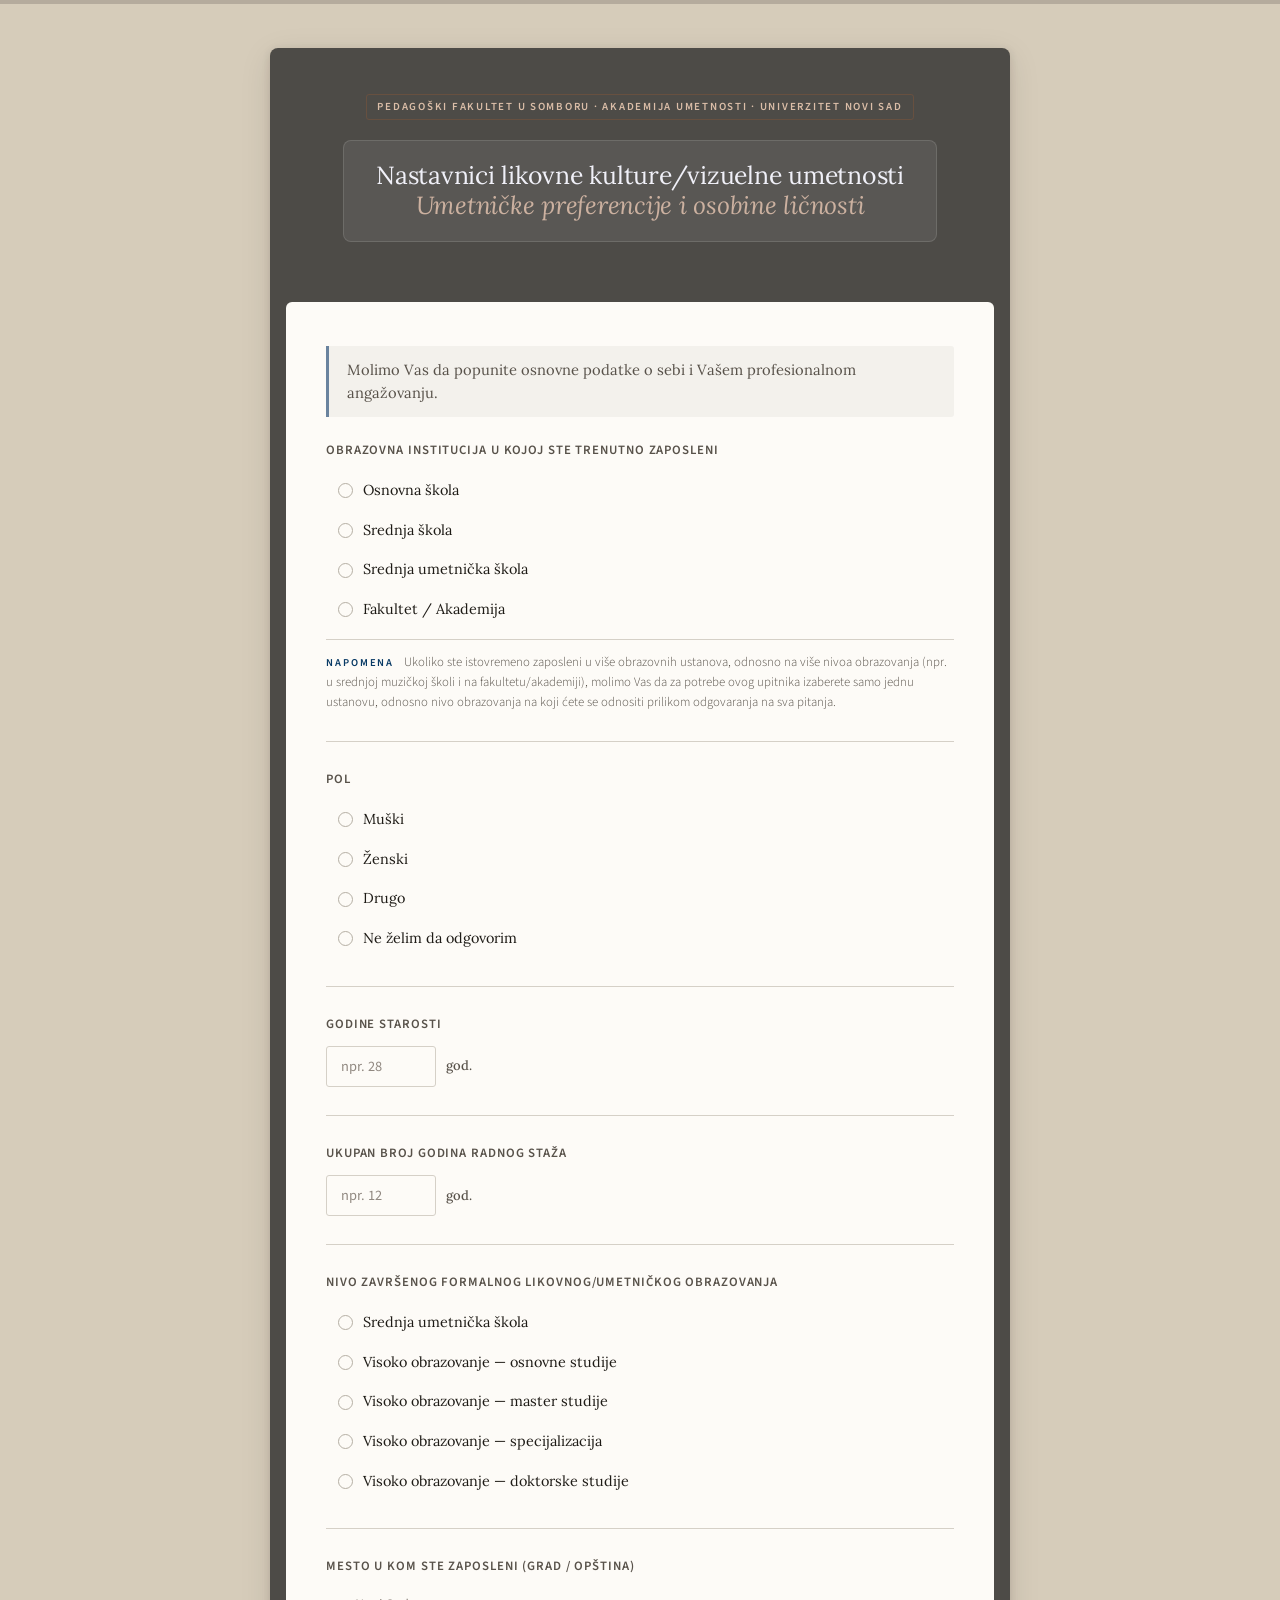
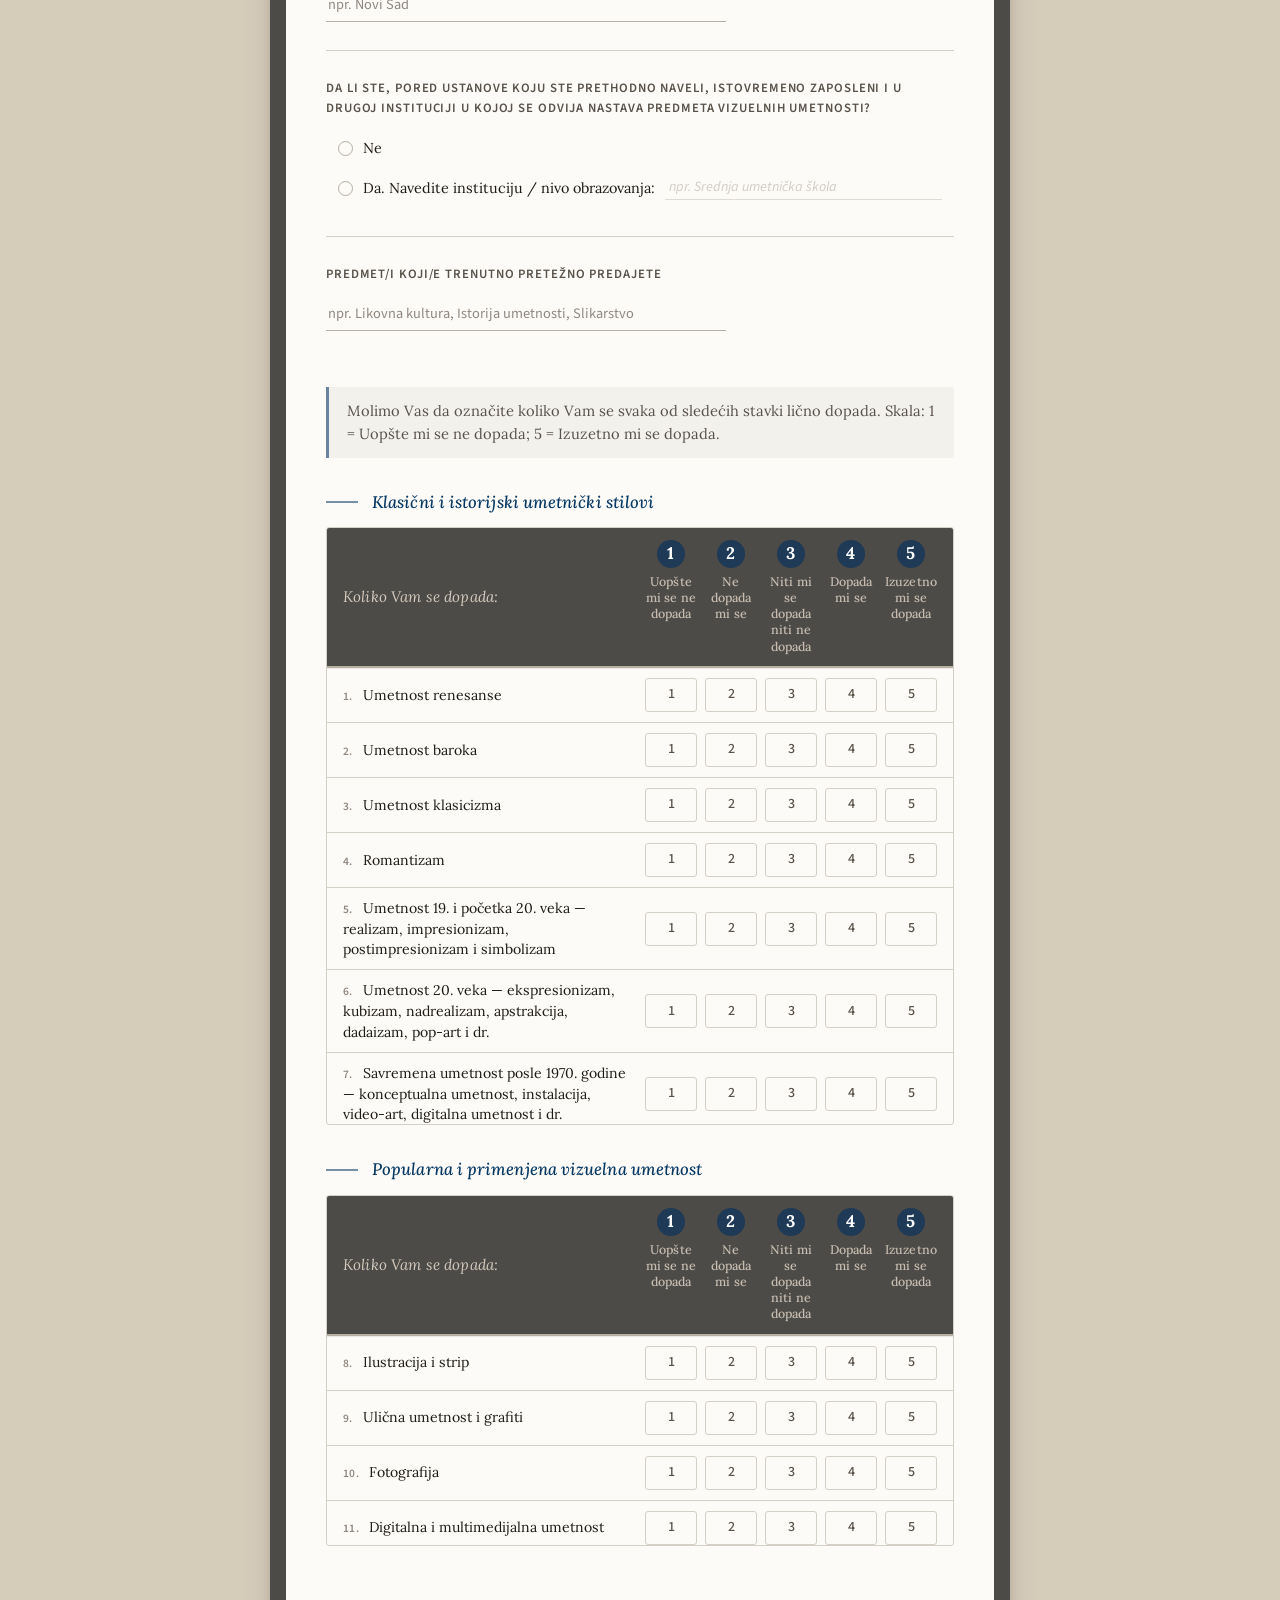
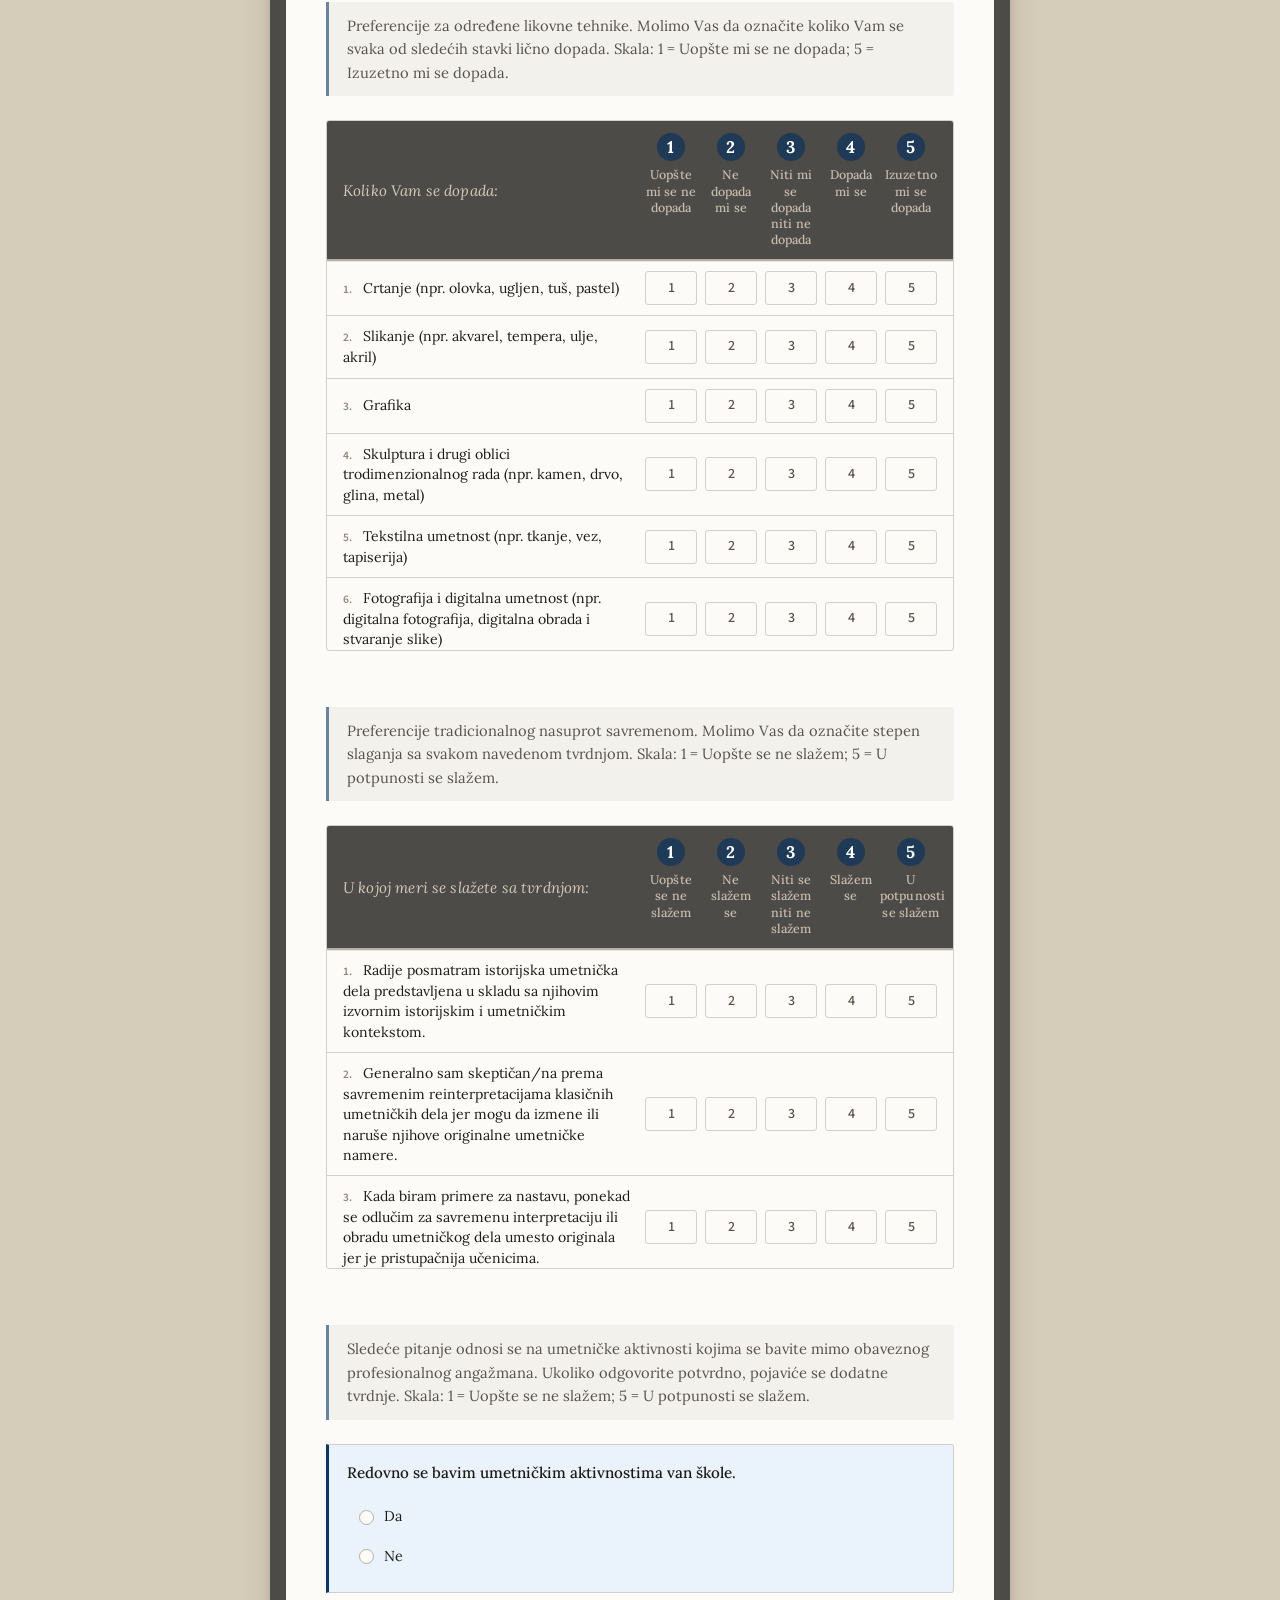
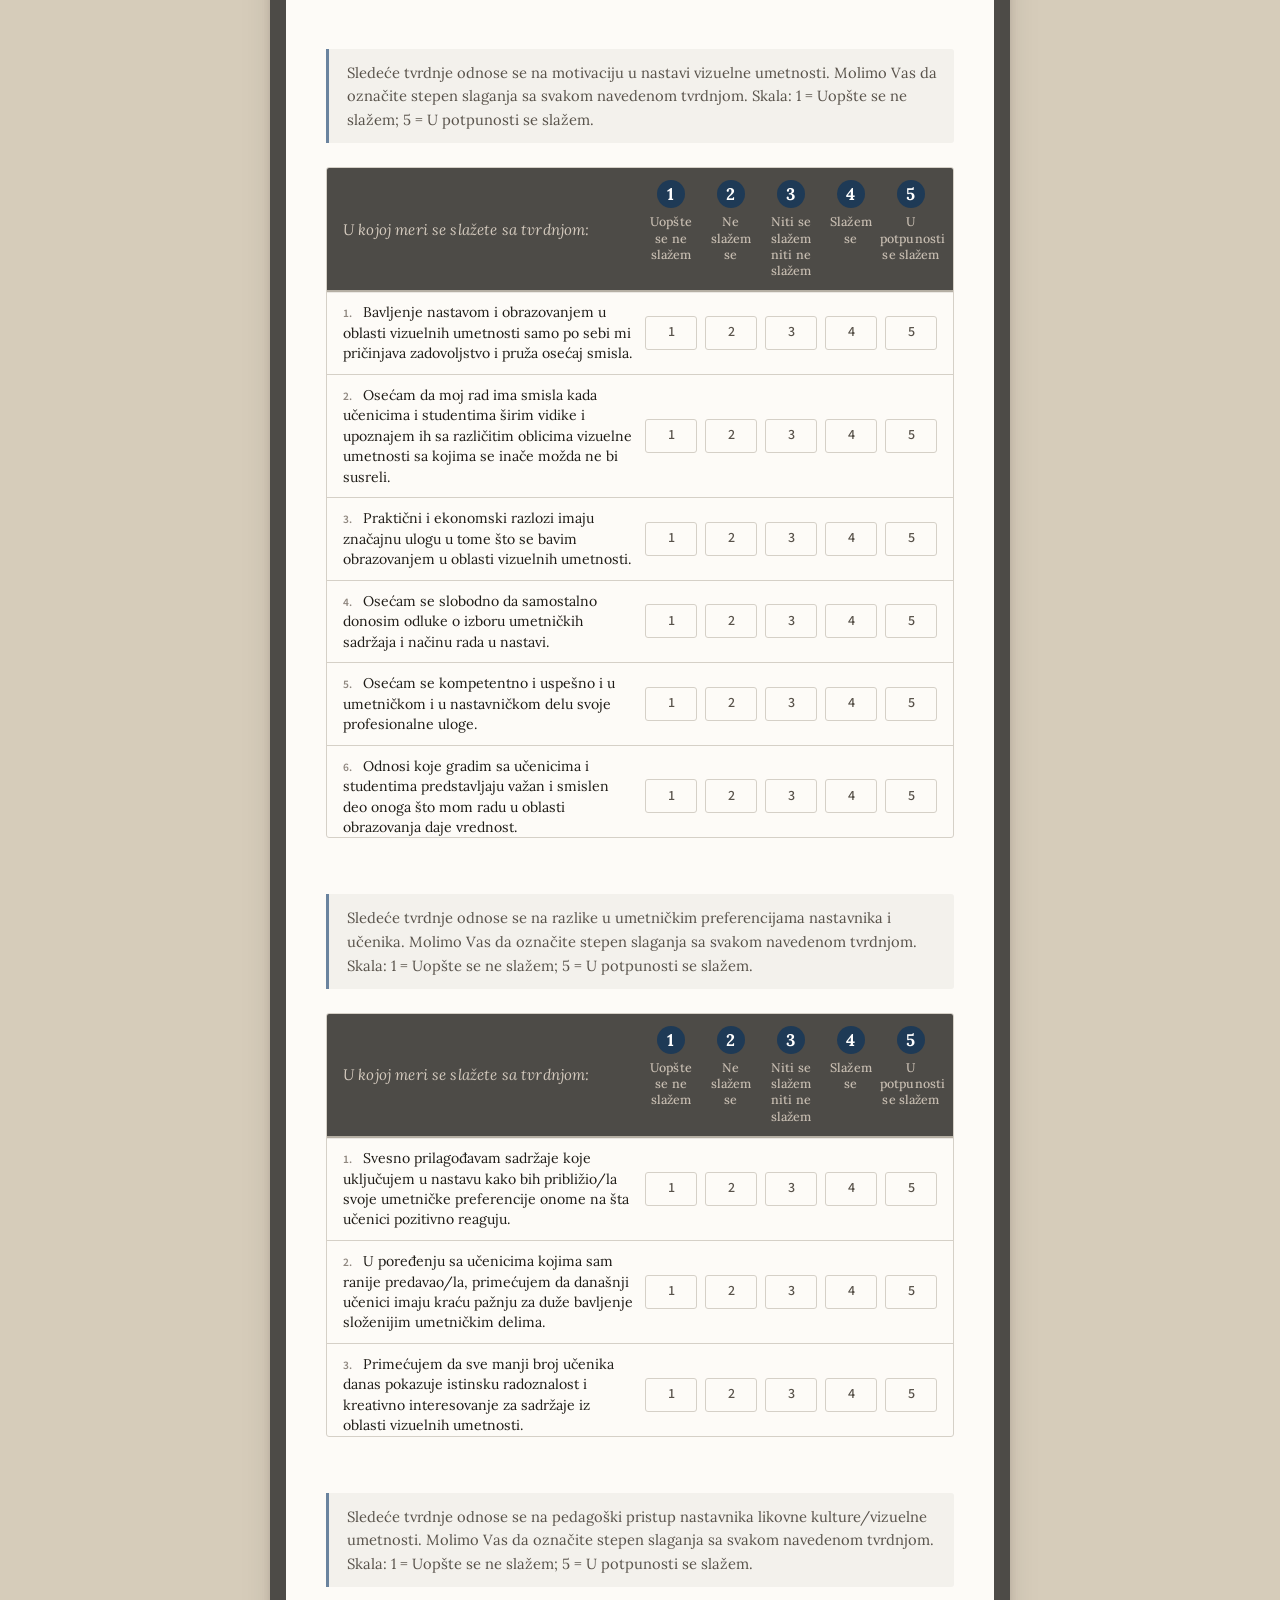
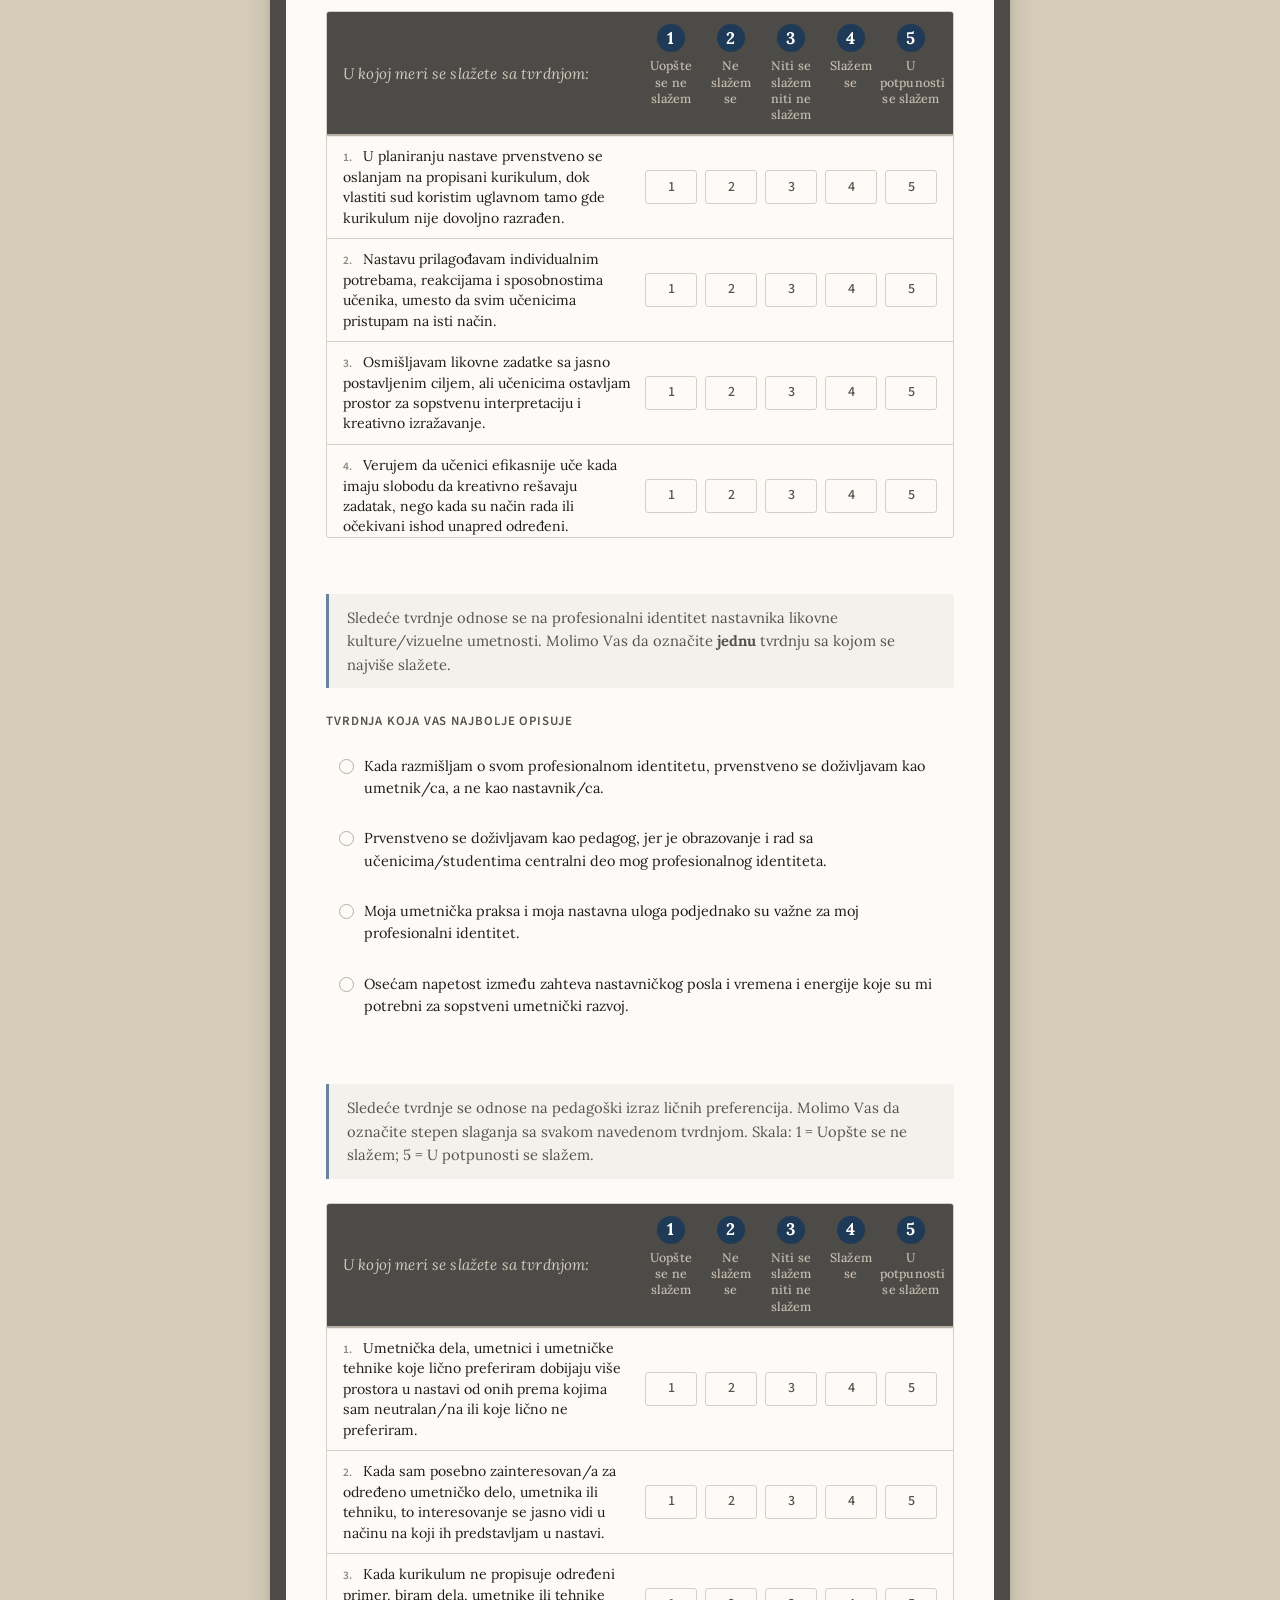
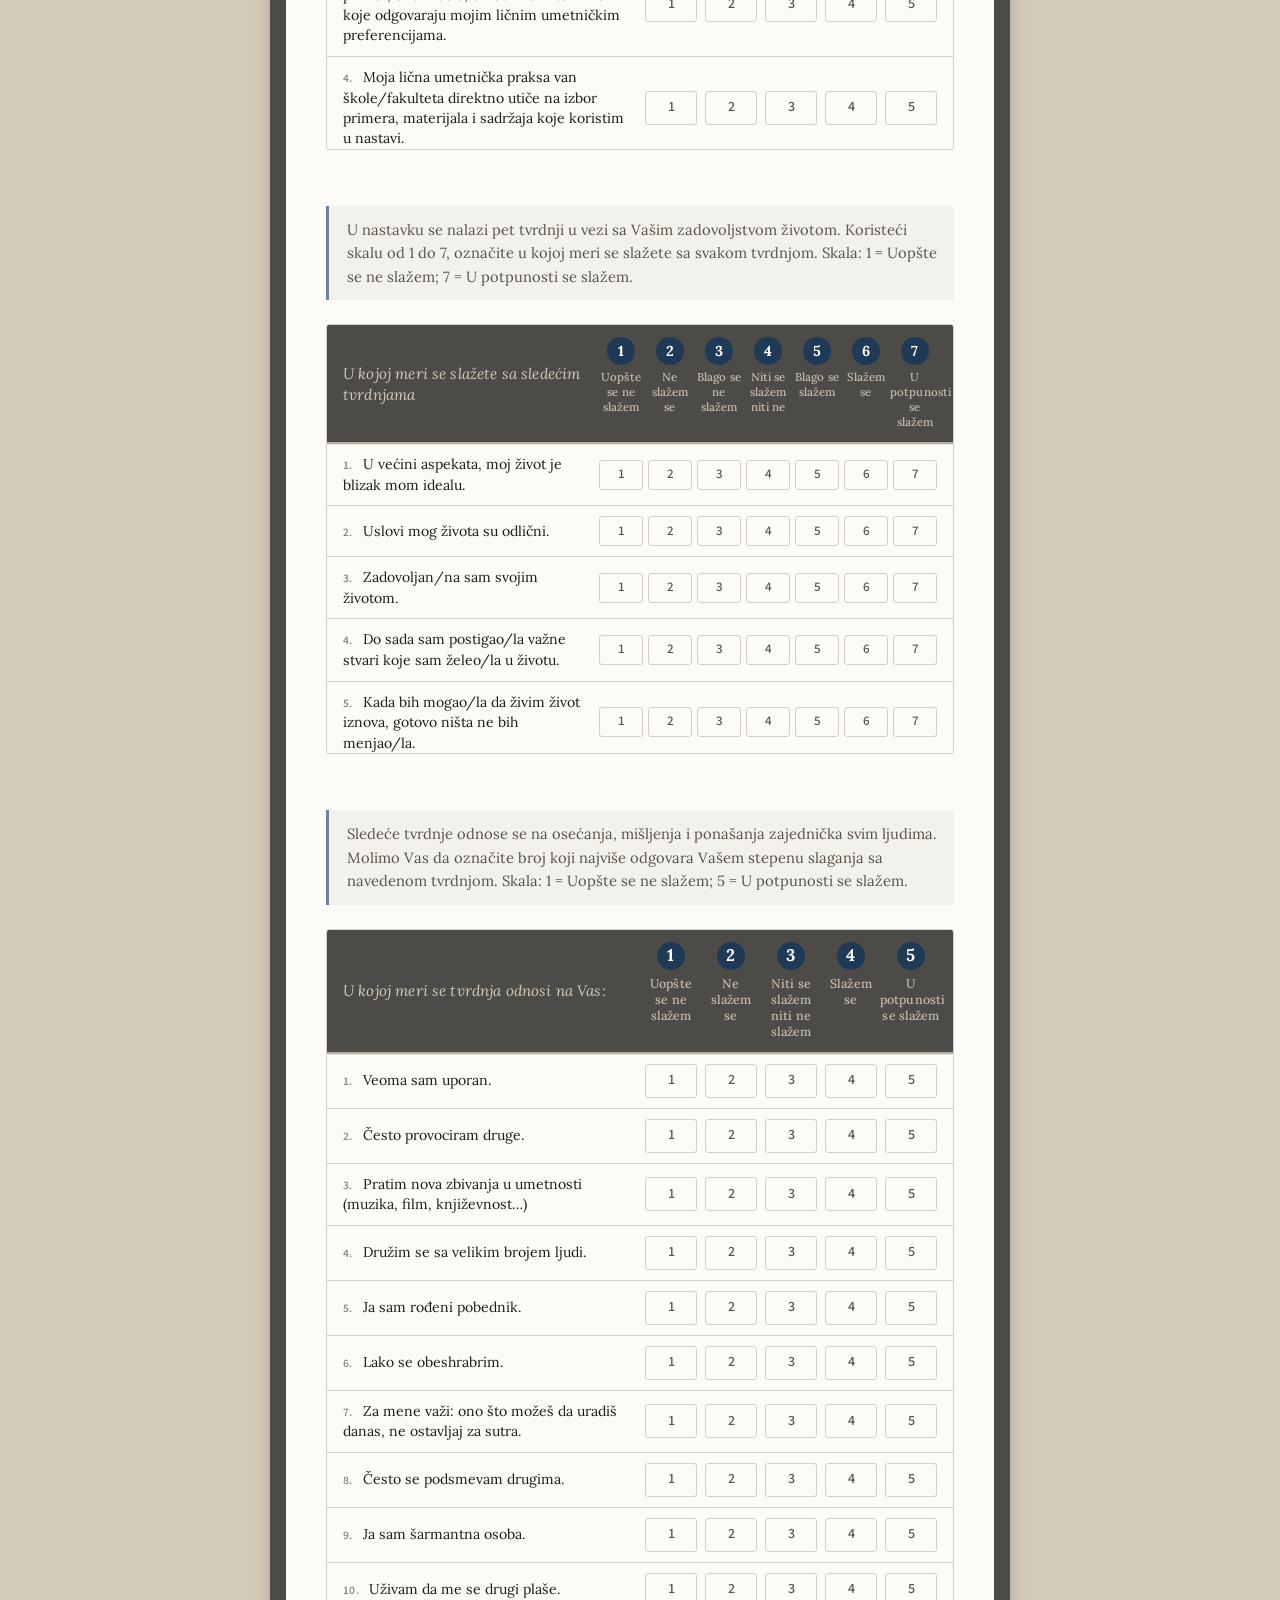
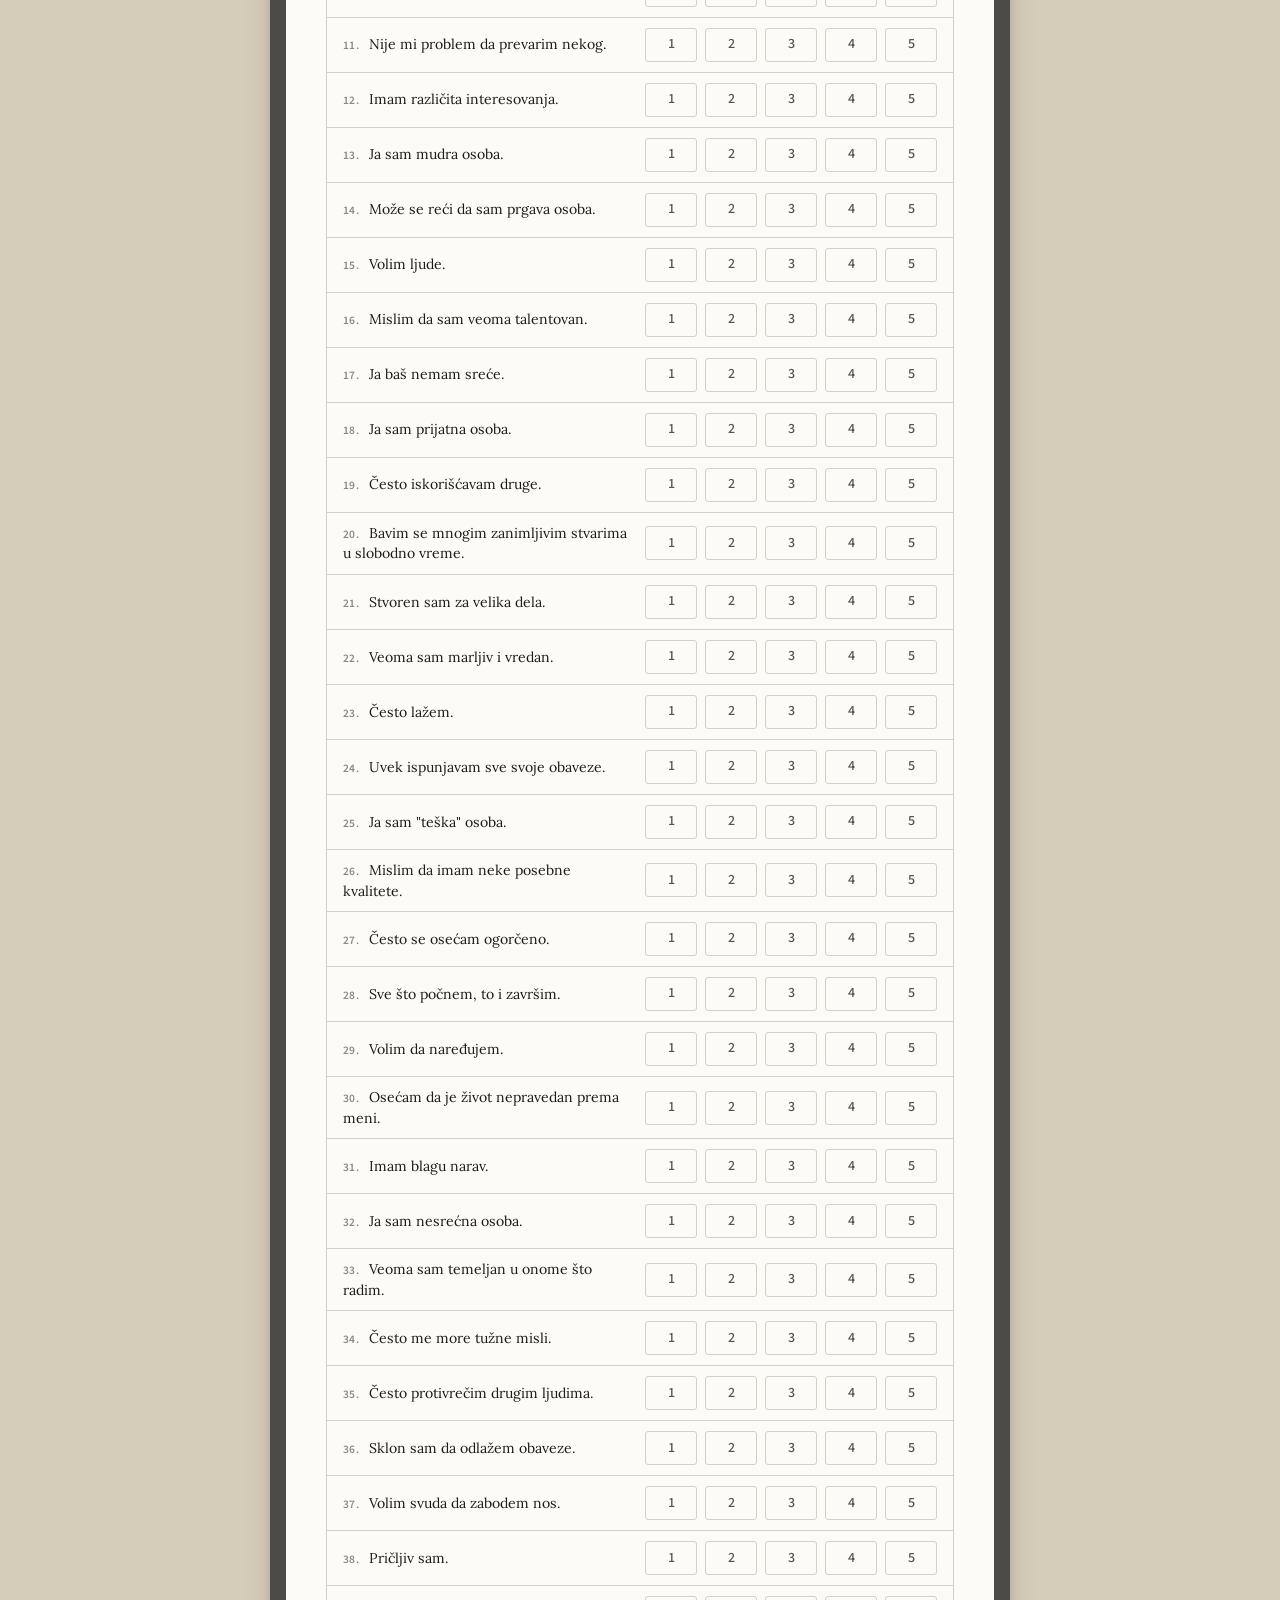
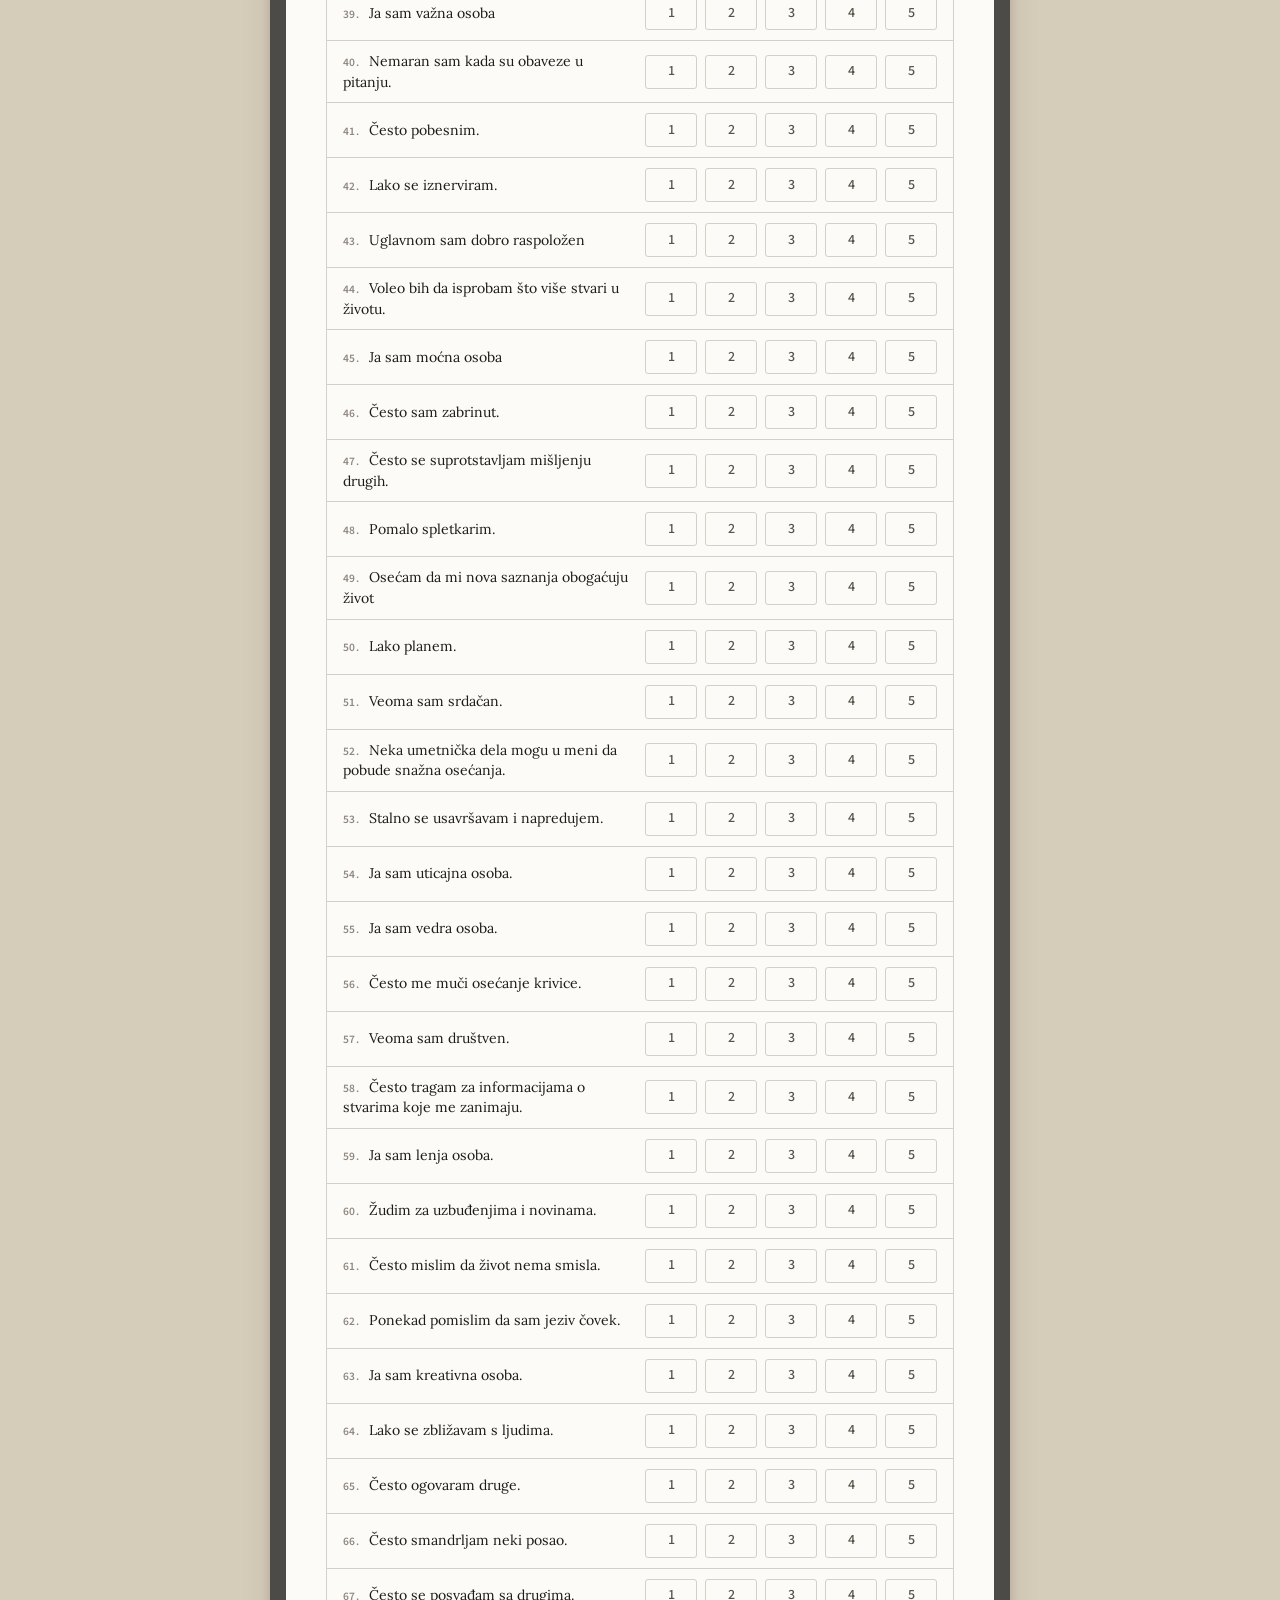
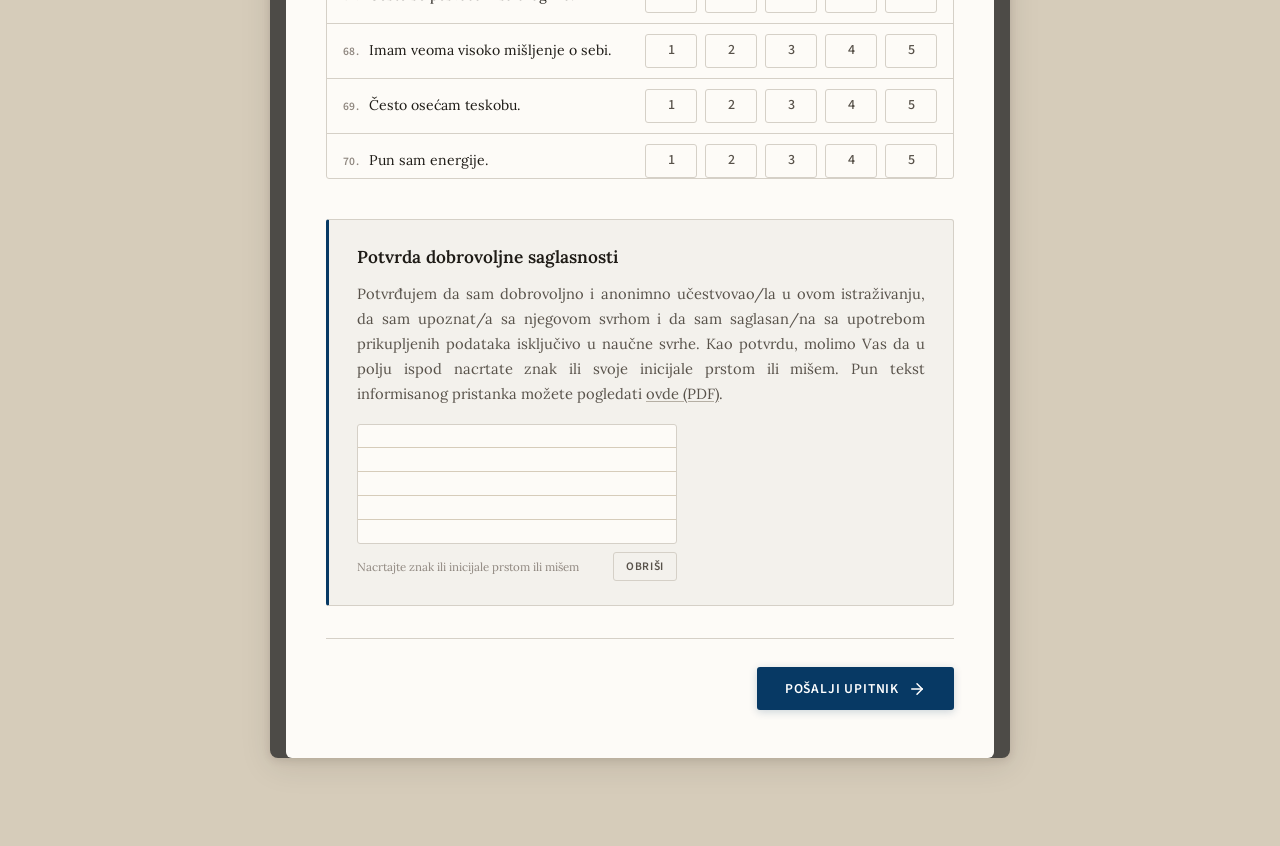
==== commit b6018483: "Profesionalni identitet: „pedagog/inja" → „pedagog" (likovna verzija)" ====
--- a/strane/index-likovno.html
+++ b/strane/index-likovno.html
@@ -319,7 +319,7 @@
                     <label class="pitanje-tekst">Tvrdnja koja Vas najbolje opisuje</label>
                     <div class="opcije-red opcije-tvrdnje">
                         <label class="opcija"><input type="radio" name="identitet" value="umetnik"><span>Kada razmišljam o svom profesionalnom identitetu, prvenstveno se doživljavam kao umetnik/ca, a ne kao nastavnik/ca.</span></label>
-                        <label class="opcija"><input type="radio" name="identitet" value="pedagog"><span>Prvenstveno se doživljavam kao pedagog/inja, jer je obrazovanje i rad sa učenicima/studentima centralni deo mog profesionalnog identiteta.</span></label>
+                        <label class="opcija"><input type="radio" name="identitet" value="pedagog"><span>Prvenstveno se doživljavam kao pedagog, jer je obrazovanje i rad sa učenicima/studentima centralni deo mog profesionalnog identiteta.</span></label>
                         <label class="opcija"><input type="radio" name="identitet" value="oboje"><span>Moja umetnička praksa i moja nastavna uloga podjednako su važne za moj profesionalni identitet.</span></label>
                         <label class="opcija"><input type="radio" name="identitet" value="napetost"><span>Osećam napetost između zahteva nastavničkog posla i vremena i energije koje su mi potrebni za sopstveni umetnički razvoj.</span></label>
                     </div>
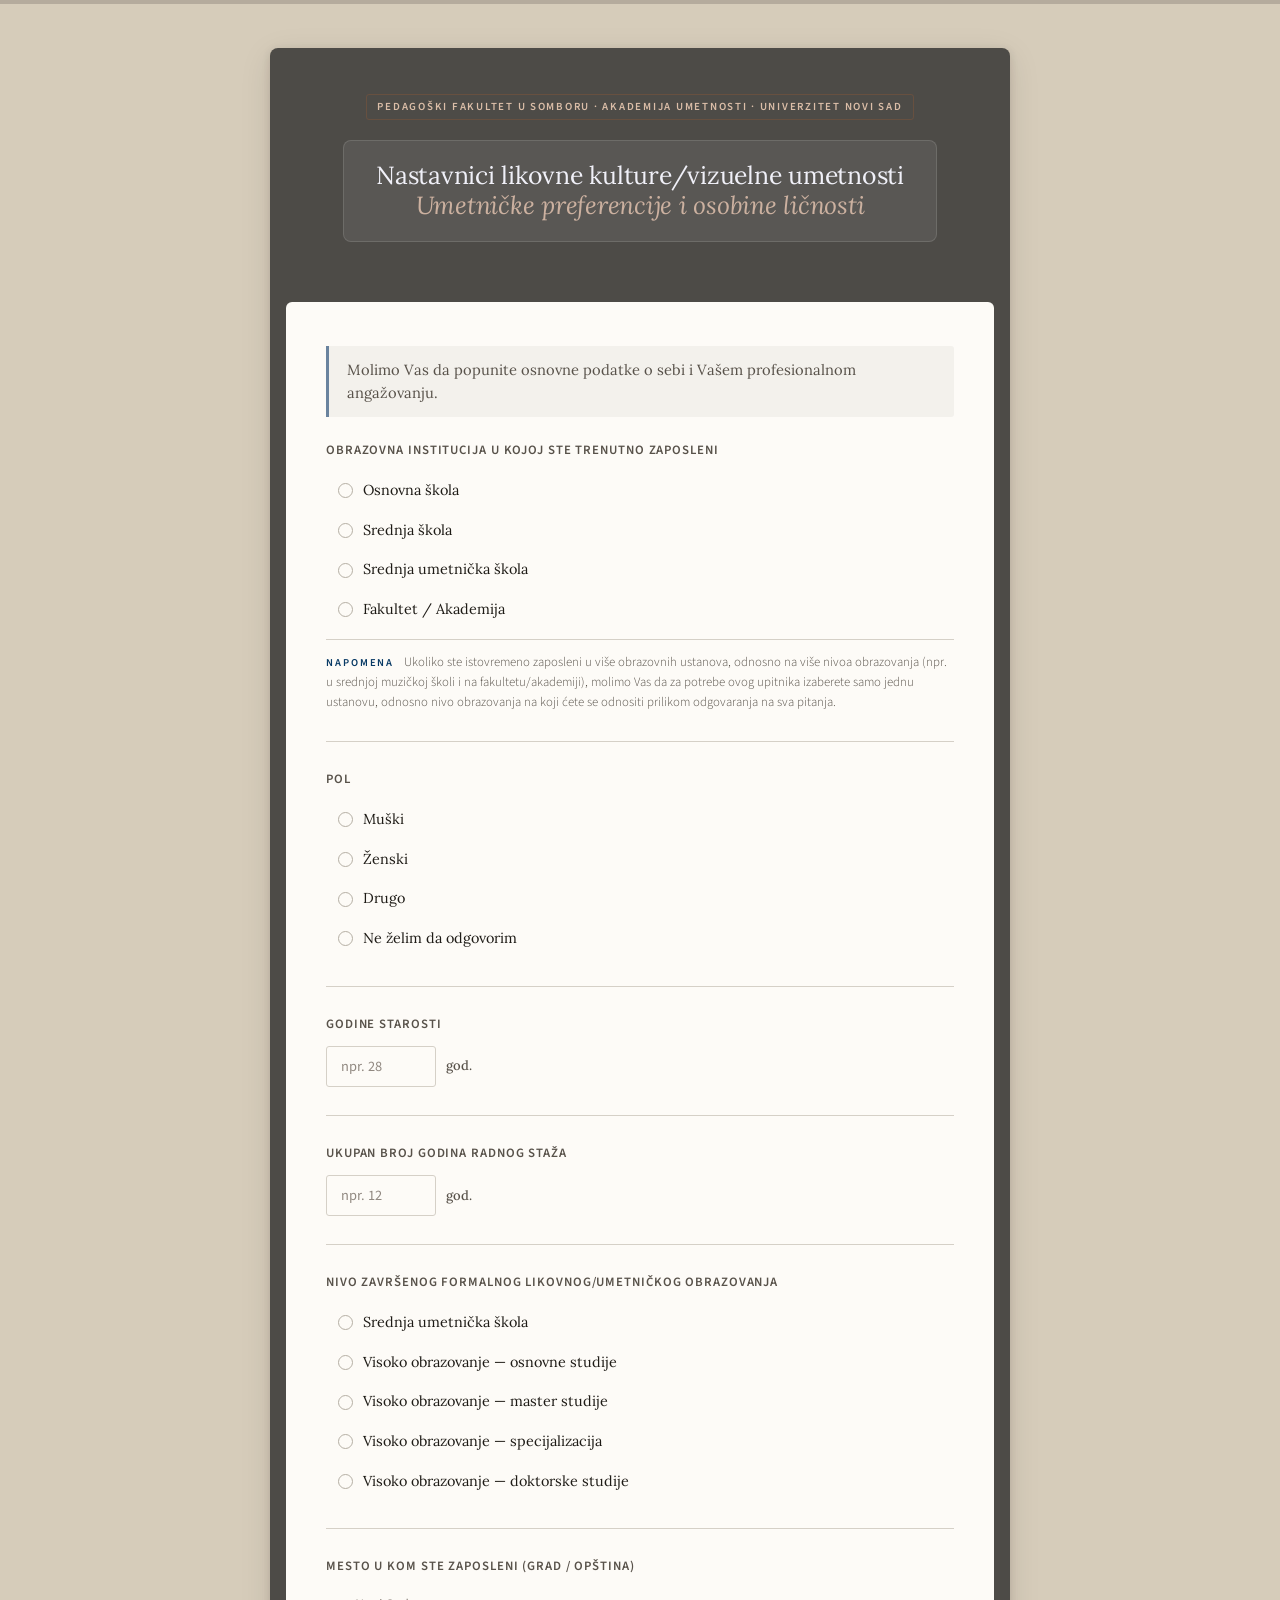
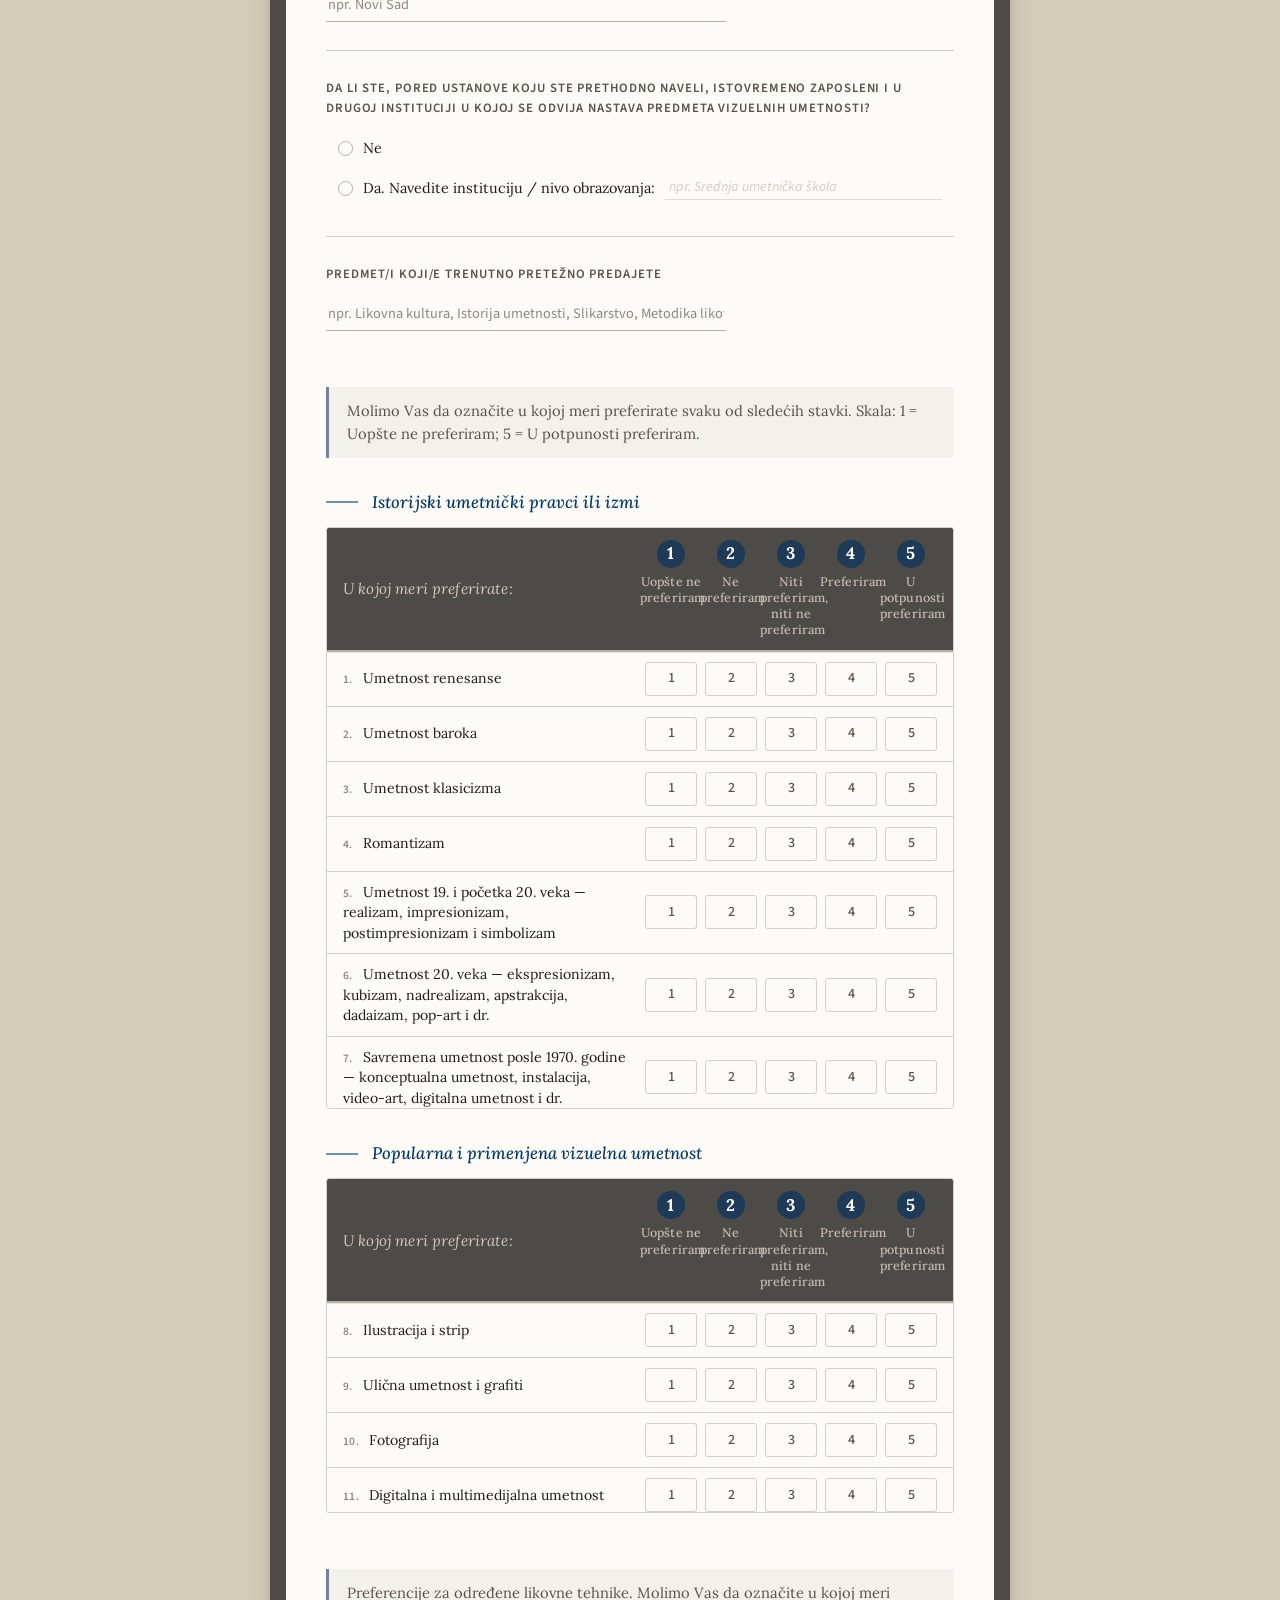
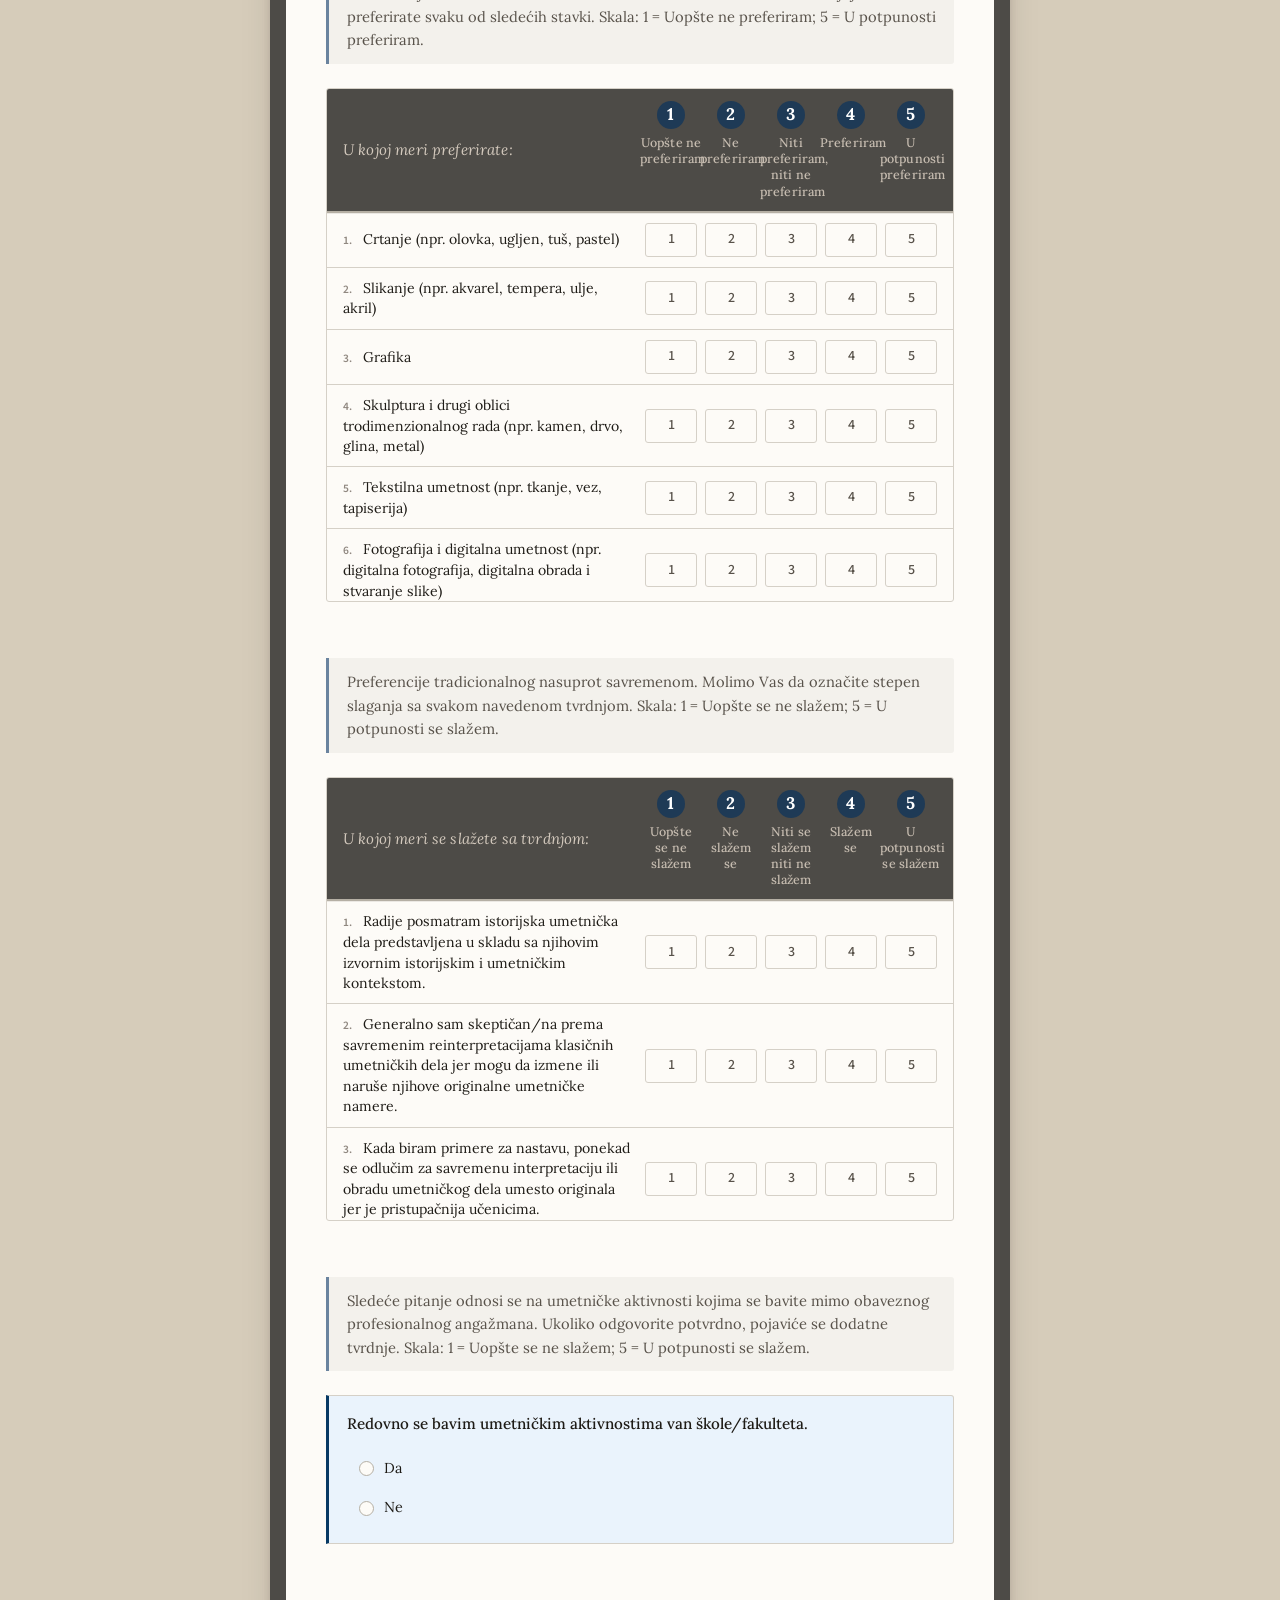
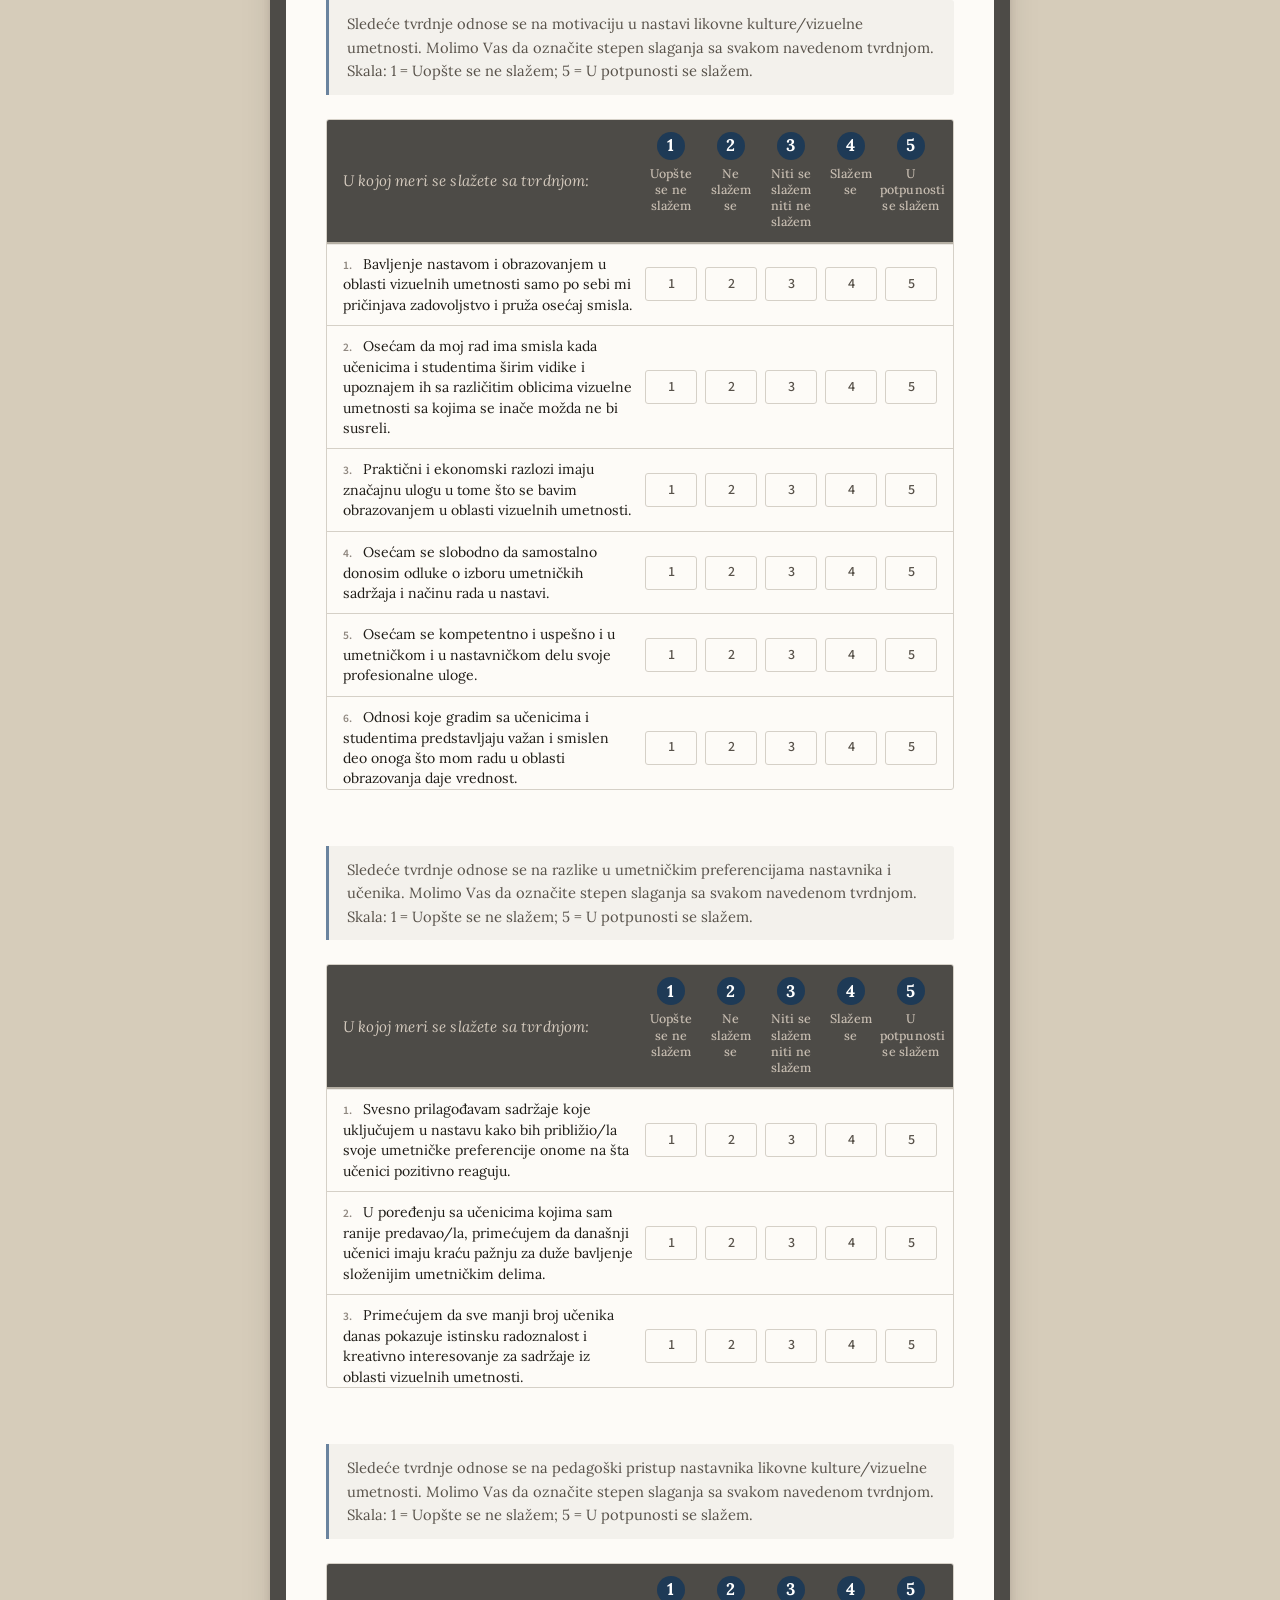
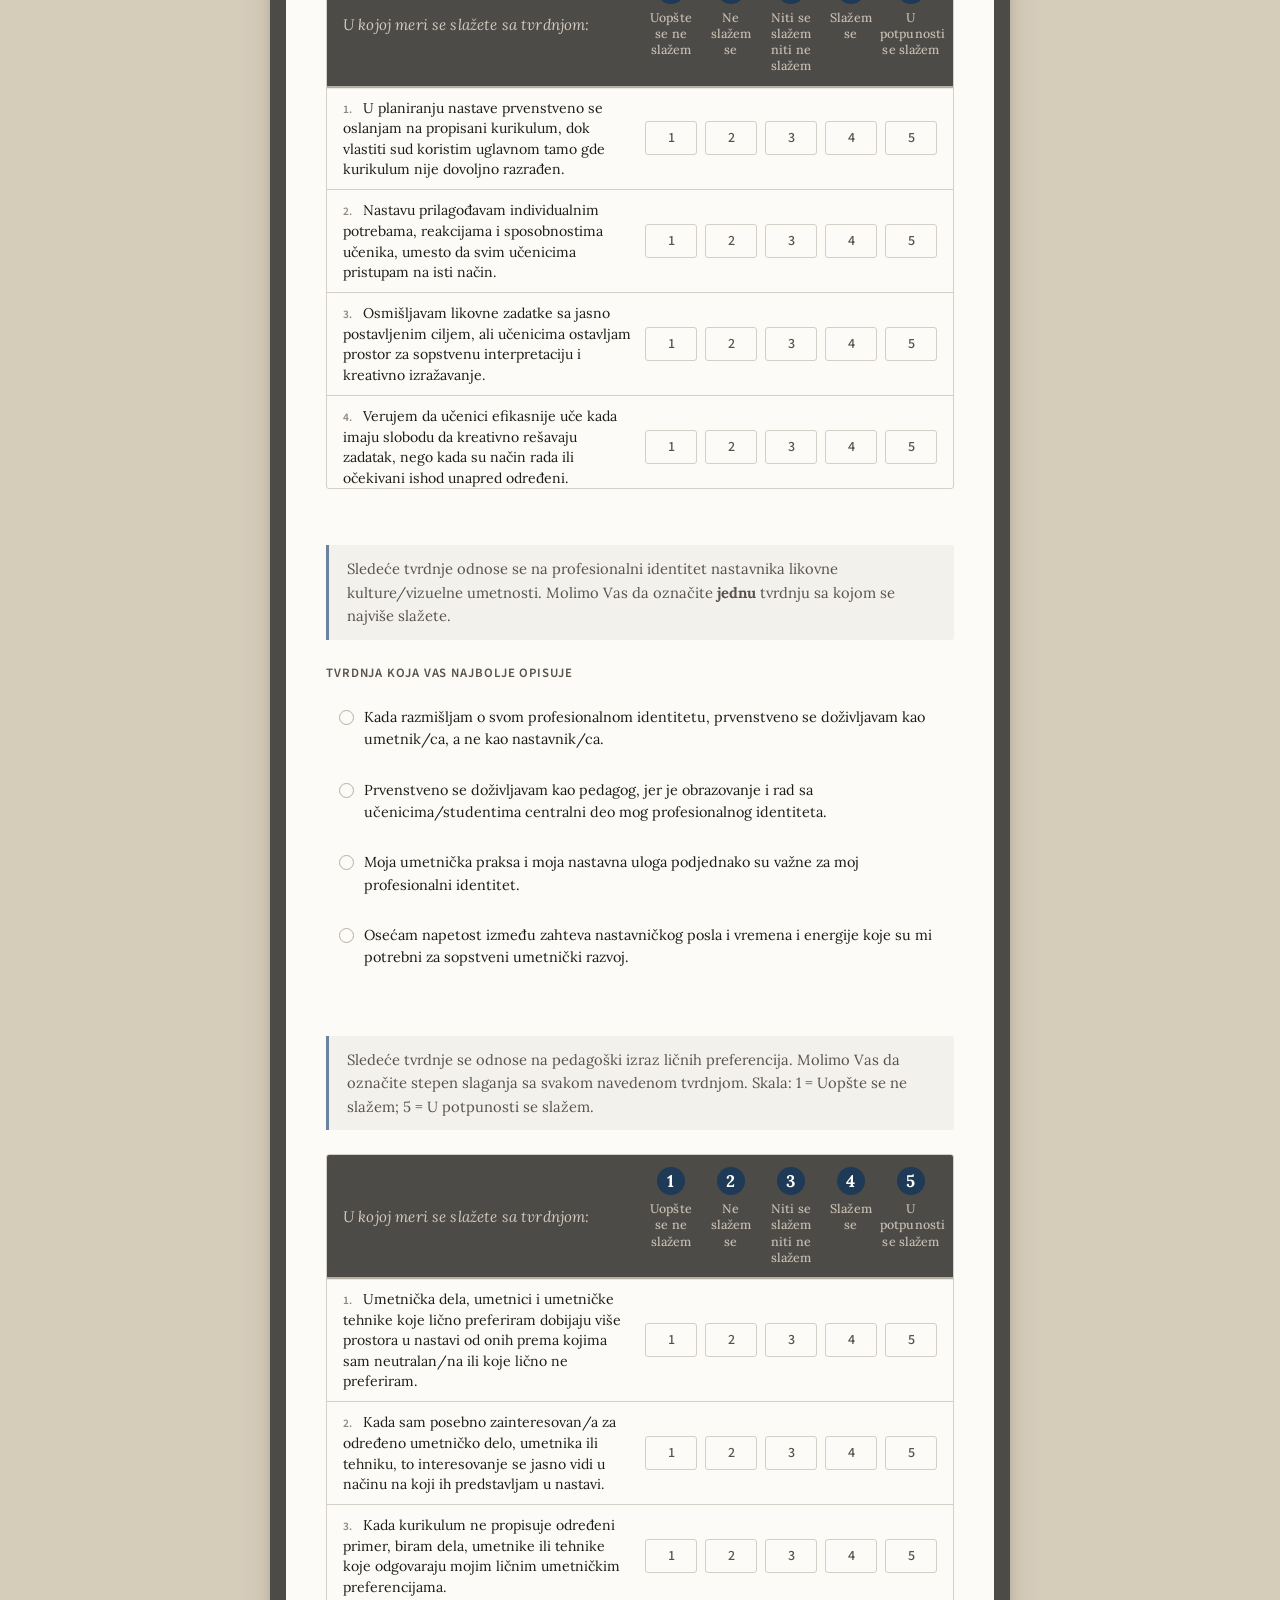
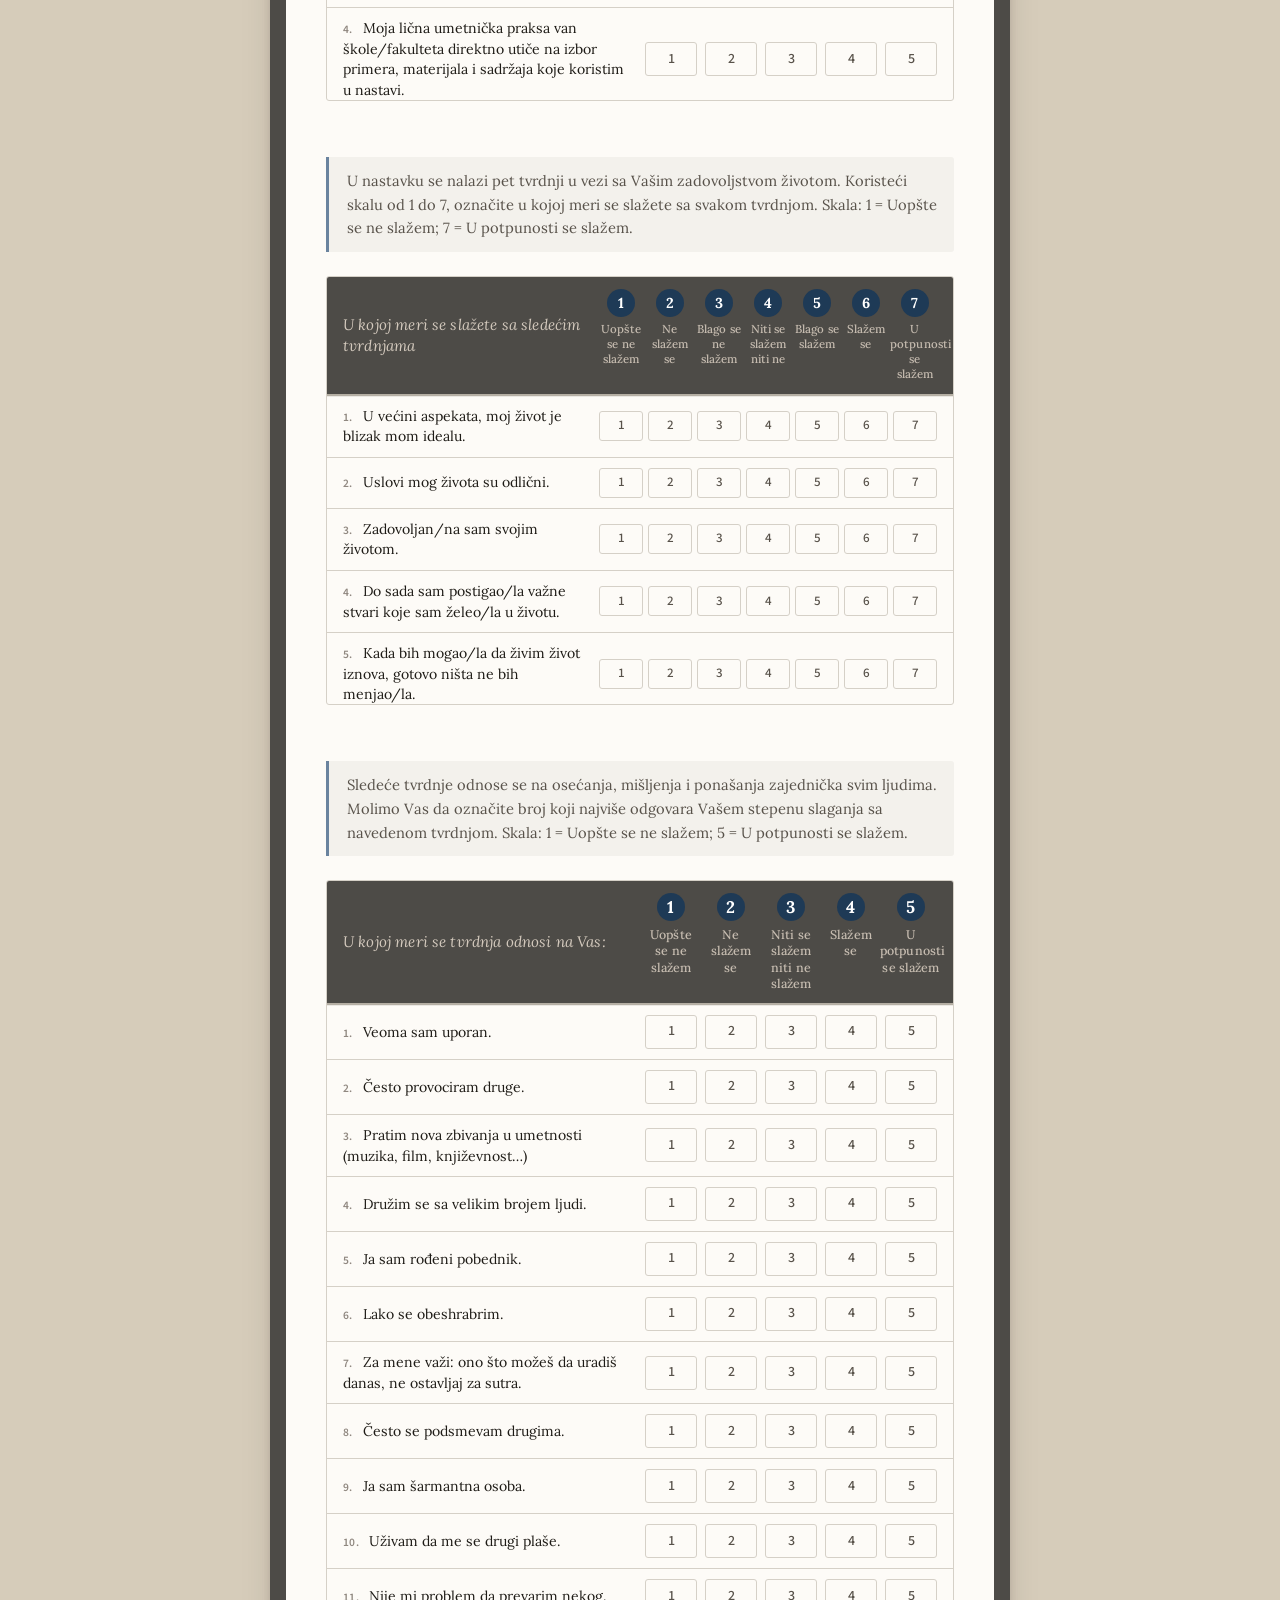
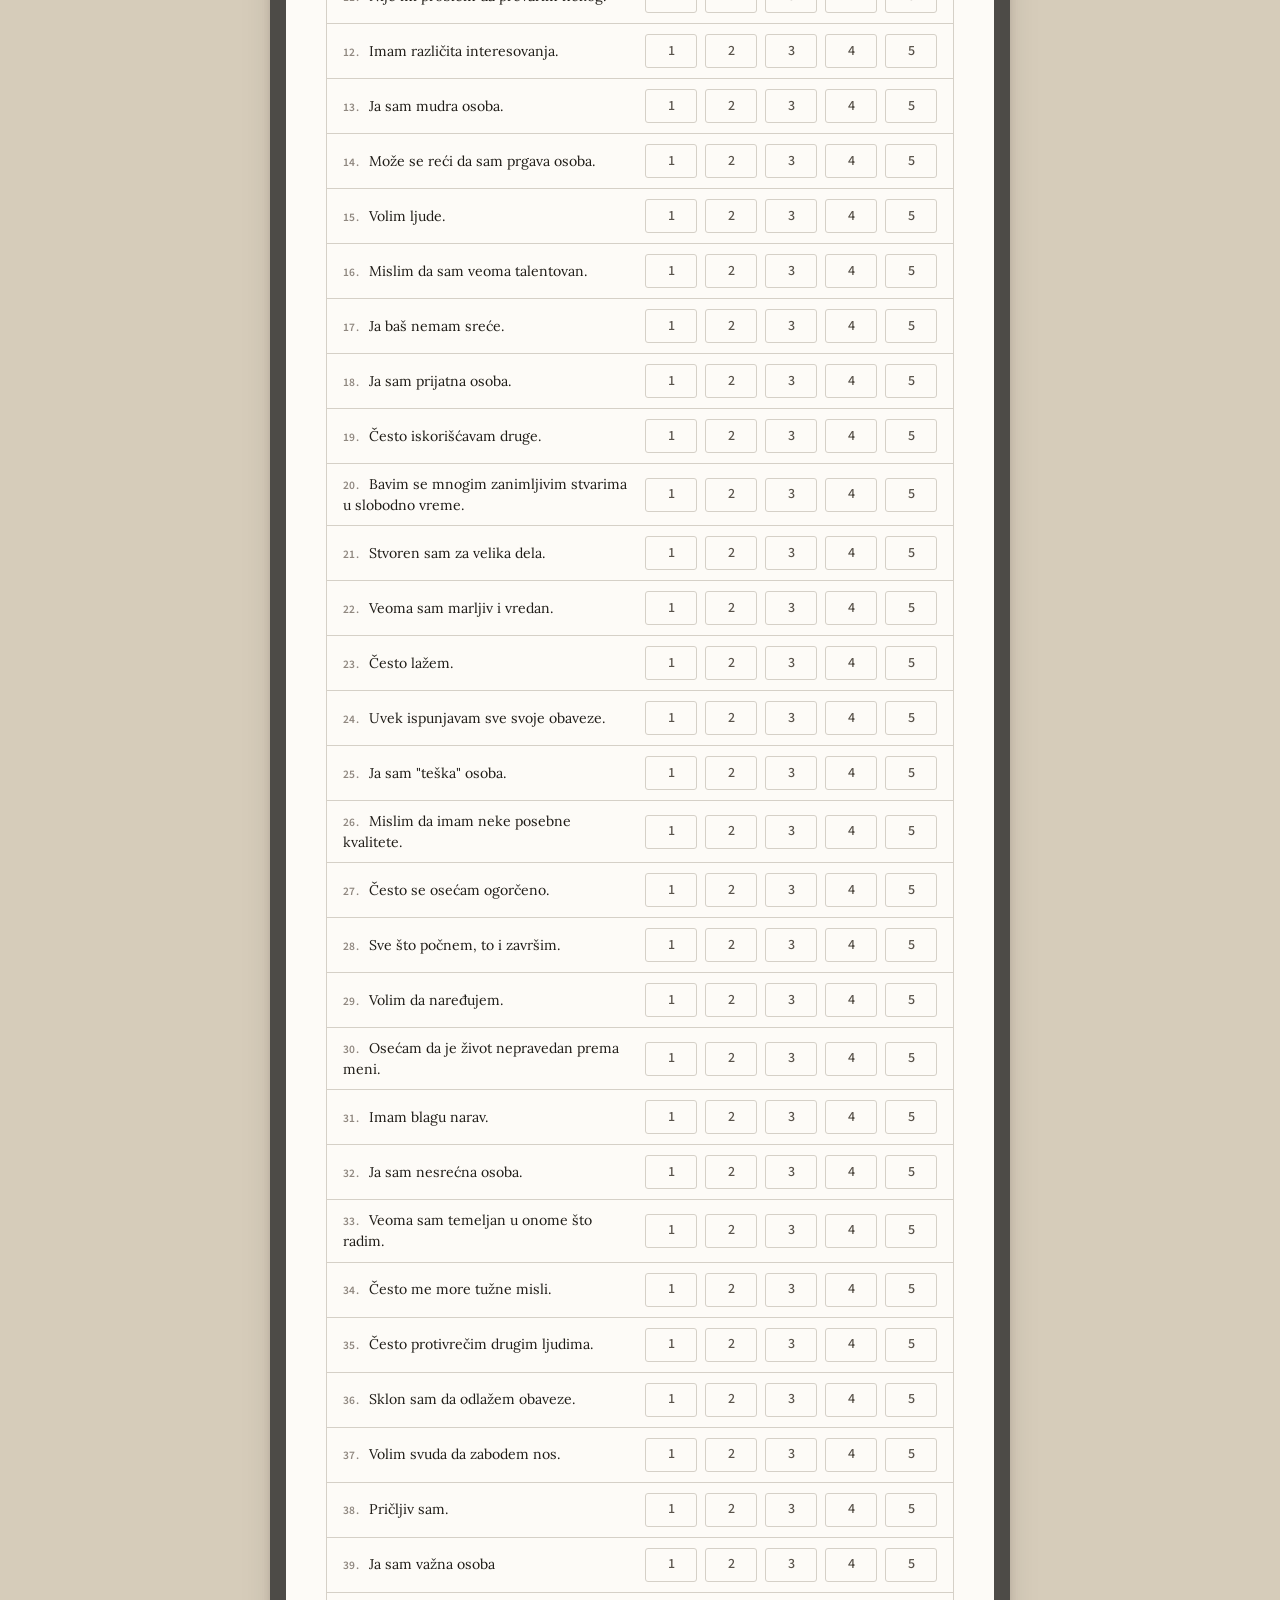
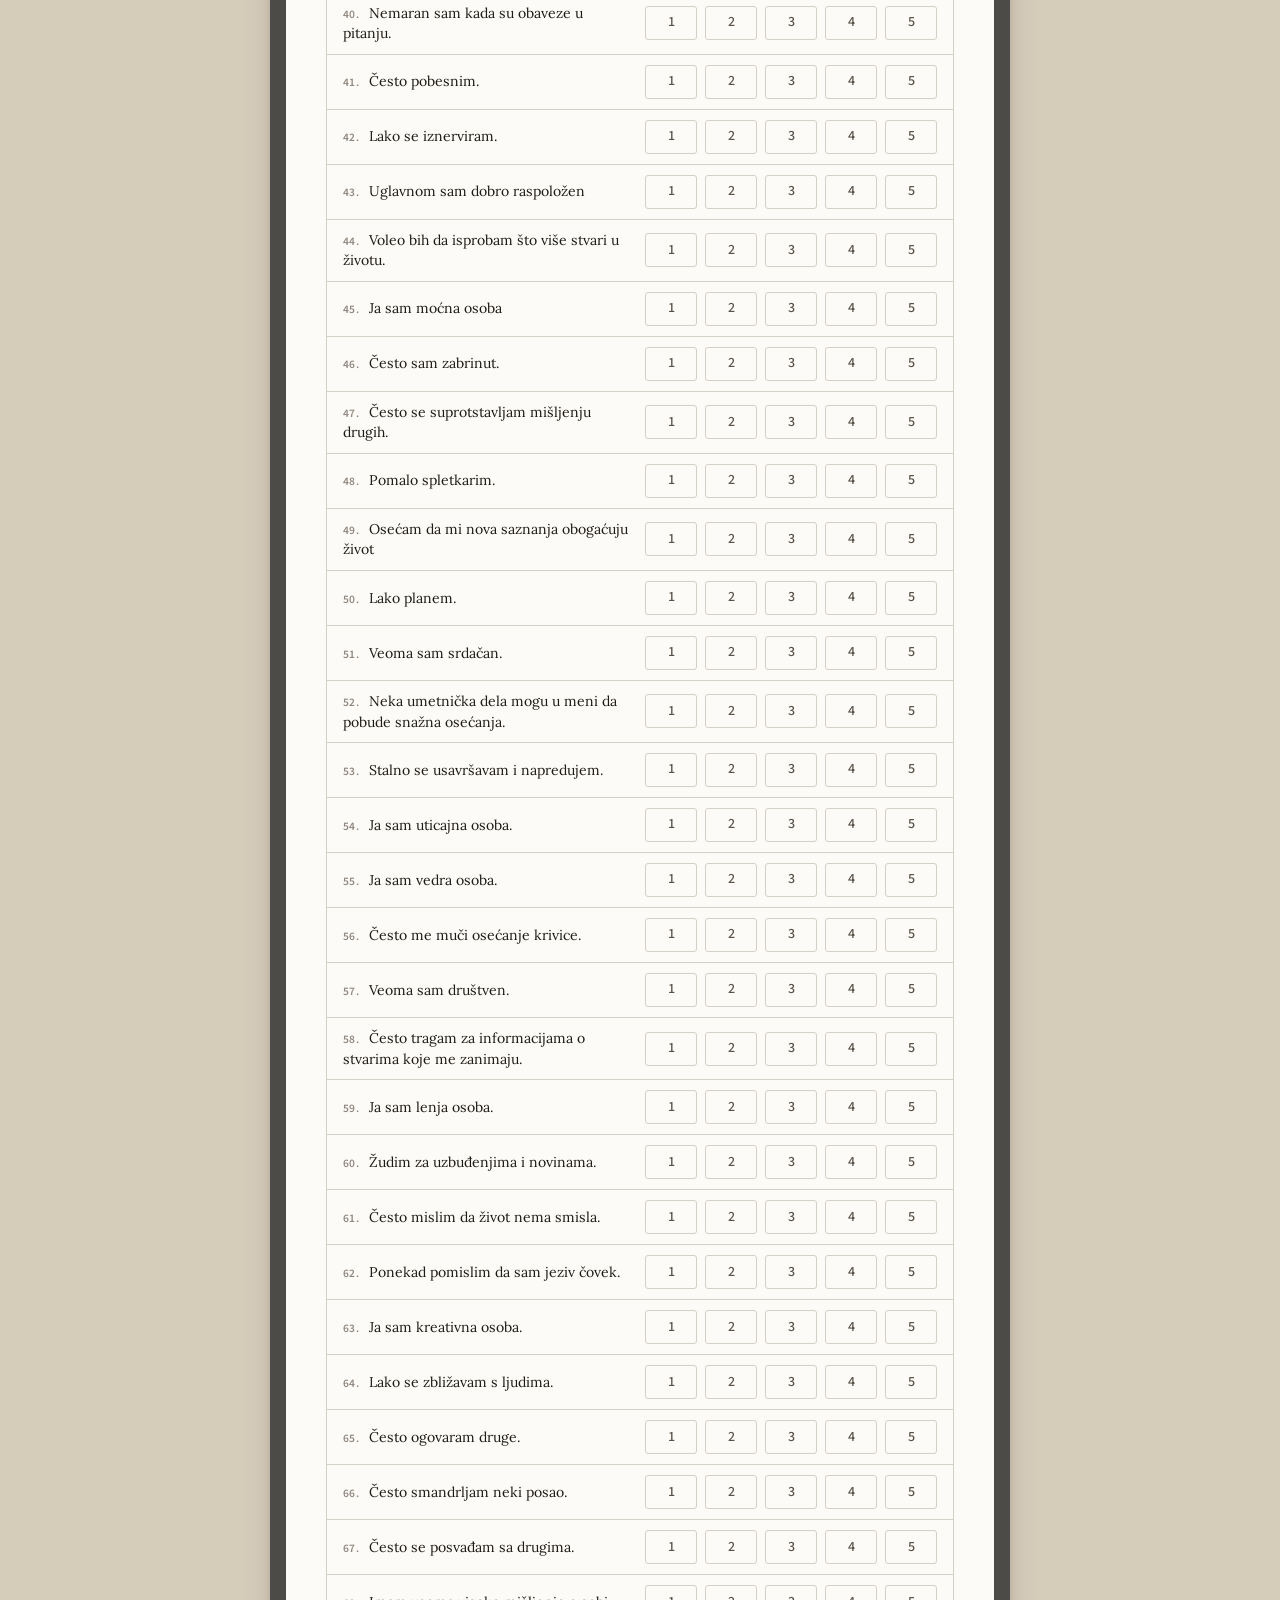
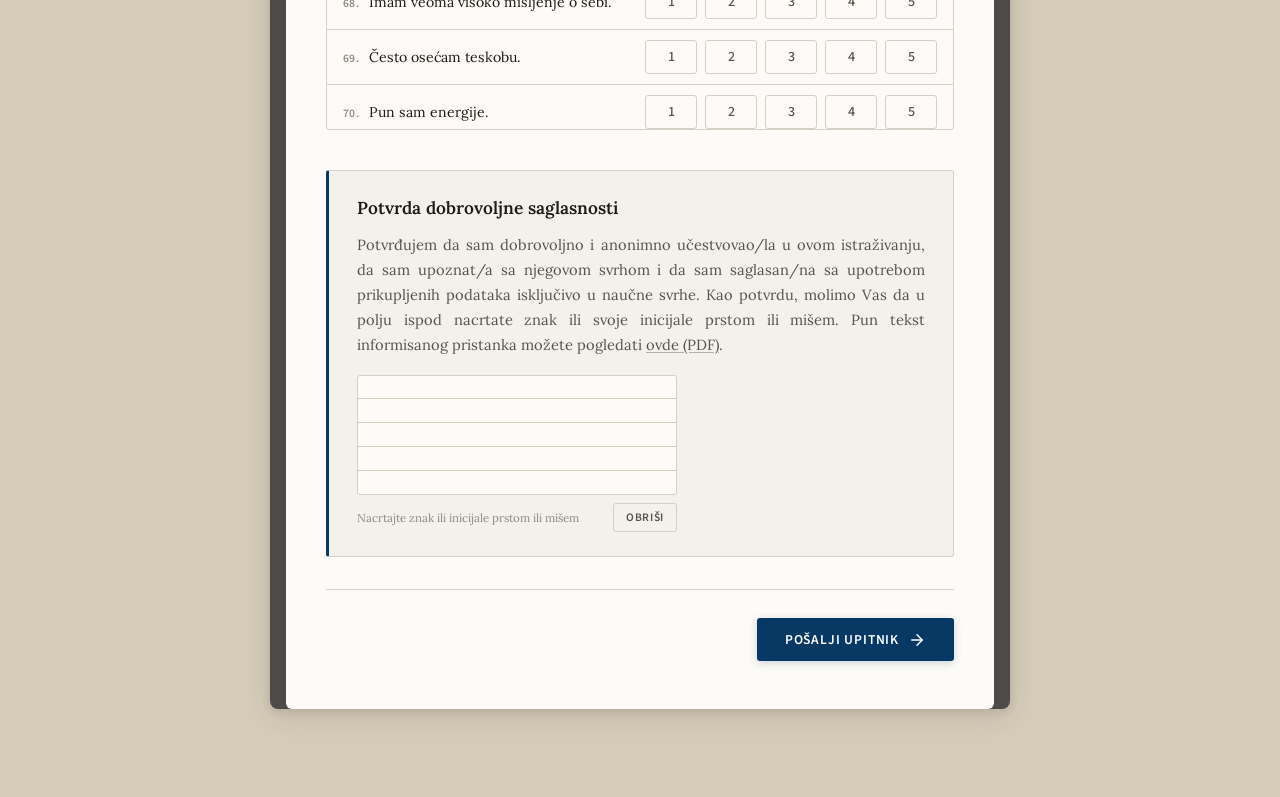
==== commit f57072ed: "Recenzentske izmene teksta: preferiranje umesto dopadanja + terminologija Skala u sekcijama „Umetnič" ====
--- a/strane/index-likovno.html
+++ b/strane/index-likovno.html
@@ -91,7 +91,7 @@
                 <div class="pitanje">
                     <label class="pitanje-tekst" for="predmeti">Predmet/i koji/e trenutno pretežno predajete</label>
                     <div class="unos-wrapper">
-                        <input type="text" id="predmeti" name="predmeti" placeholder="npr. Likovna kultura, Istorija umetnosti, Slikarstvo" class="unos-linija">
+                        <input type="text" id="predmeti" name="predmeti" placeholder="npr. Likovna kultura, Istorija umetnosti, Slikarstvo, Metodika likovne kulture" class="unos-linija">
                     </div>
                 </div>
             </section>
@@ -100,18 +100,18 @@
                  SEKCIJA 2: LIKOVNE UMETNIČKE PREFERENCIJE
                  ═══════════════════════════════ -->
             <section class="sekcija">
-                <p class="skala-uputstvo">Molimo Vas da označite koliko Vam se svaka od sledećih stavki lično dopada. Skala: 1 = Uopšte mi se ne dopada; 5 = Izuzetno mi se dopada.</p>
-
-                <p class="dimenzija-naslov">Klasični i istorijski umetnički stilovi</p>
-                <div class="likert-blok">
-                    <div class="likert-zaglavlje">
-                        <div class="likert-pitanje">Koliko Vam se dopada:</div>
-                        <div class="likert-brojevi">
-                            <span><b>1</b><small>Uopšte mi se ne dopada</small></span>
-                            <span><b>2</b><small>Ne dopada mi se</small></span>
-                            <span><b>3</b><small>Niti mi se dopada niti ne dopada</small></span>
-                            <span><b>4</b><small>Dopada mi se</small></span>
-                            <span><b>5</b><small>Izuzetno mi se dopada</small></span>
+                <p class="skala-uputstvo">Molimo Vas da označite u kojoj meri preferirate svaku od sledećih stavki. Skala: 1 = Uopšte ne preferiram; 5 = U potpunosti preferiram.</p>
+
+                <p class="dimenzija-naslov">Istorijski umetnički pravci ili izmi</p>
+                <div class="likert-blok">
+                    <div class="likert-zaglavlje">
+                        <div class="likert-pitanje">U kojoj meri preferirate:</div>
+                        <div class="likert-brojevi">
+                            <span><b>1</b><small>Uopšte ne preferiram</small></span>
+                            <span><b>2</b><small>Ne preferiram</small></span>
+                            <span><b>3</b><small>Niti preferiram, niti ne preferiram</small></span>
+                            <span><b>4</b><small>Preferiram</small></span>
+                            <span><b>5</b><small>U potpunosti preferiram</small></span>
                         </div>
                     </div>
                     <div class="likert-red pitanje"><label class="likert-stavka"><span class="likert-stavka-broj">1.</span> Umetnost renesanse</label><div class="likert-opcije"><label class="likert-opcija"><input type="radio" name="l_pref1" value="1"><span>1</span></label><label class="likert-opcija"><input type="radio" name="l_pref1" value="2"><span>2</span></label><label class="likert-opcija"><input type="radio" name="l_pref1" value="3"><span>3</span></label><label class="likert-opcija"><input type="radio" name="l_pref1" value="4"><span>4</span></label><label class="likert-opcija"><input type="radio" name="l_pref1" value="5"><span>5</span></label></div></div>
@@ -126,13 +126,13 @@
                 <p class="dimenzija-naslov">Popularna i primenjena vizuelna umetnost</p>
                 <div class="likert-blok">
                     <div class="likert-zaglavlje">
-                        <div class="likert-pitanje">Koliko Vam se dopada:</div>
-                        <div class="likert-brojevi">
-                            <span><b>1</b><small>Uopšte mi se ne dopada</small></span>
-                            <span><b>2</b><small>Ne dopada mi se</small></span>
-                            <span><b>3</b><small>Niti mi se dopada niti ne dopada</small></span>
-                            <span><b>4</b><small>Dopada mi se</small></span>
-                            <span><b>5</b><small>Izuzetno mi se dopada</small></span>
+                        <div class="likert-pitanje">U kojoj meri preferirate:</div>
+                        <div class="likert-brojevi">
+                            <span><b>1</b><small>Uopšte ne preferiram</small></span>
+                            <span><b>2</b><small>Ne preferiram</small></span>
+                            <span><b>3</b><small>Niti preferiram, niti ne preferiram</small></span>
+                            <span><b>4</b><small>Preferiram</small></span>
+                            <span><b>5</b><small>U potpunosti preferiram</small></span>
                         </div>
                     </div>
                     <div class="likert-red pitanje"><label class="likert-stavka"><span class="likert-stavka-broj">8.</span> Ilustracija i strip</label><div class="likert-opcije"><label class="likert-opcija"><input type="radio" name="l_pref8" value="1"><span>1</span></label><label class="likert-opcija"><input type="radio" name="l_pref8" value="2"><span>2</span></label><label class="likert-opcija"><input type="radio" name="l_pref8" value="3"><span>3</span></label><label class="likert-opcija"><input type="radio" name="l_pref8" value="4"><span>4</span></label><label class="likert-opcija"><input type="radio" name="l_pref8" value="5"><span>5</span></label></div></div>
@@ -147,17 +147,17 @@
                  SEKCIJA 3: PREFERENCIJE ZA ODREĐENE LIKOVNE TEHNIKE
                  ═══════════════════════════════ -->
             <section class="sekcija">
-                <p class="skala-uputstvo">Preferencije za određene likovne tehnike. Molimo Vas da označite koliko Vam se svaka od sledećih stavki lično dopada. Skala: 1 = Uopšte mi se ne dopada; 5 = Izuzetno mi se dopada.</p>
-
-                <div class="likert-blok">
-                    <div class="likert-zaglavlje">
-                        <div class="likert-pitanje">Koliko Vam se dopada:</div>
-                        <div class="likert-brojevi">
-                            <span><b>1</b><small>Uopšte mi se ne dopada</small></span>
-                            <span><b>2</b><small>Ne dopada mi se</small></span>
-                            <span><b>3</b><small>Niti mi se dopada niti ne dopada</small></span>
-                            <span><b>4</b><small>Dopada mi se</small></span>
-                            <span><b>5</b><small>Izuzetno mi se dopada</small></span>
+                <p class="skala-uputstvo">Preferencije za određene likovne tehnike. Molimo Vas da označite u kojoj meri preferirate svaku od sledećih stavki. Skala: 1 = Uopšte ne preferiram; 5 = U potpunosti preferiram.</p>
+
+                <div class="likert-blok">
+                    <div class="likert-zaglavlje">
+                        <div class="likert-pitanje">U kojoj meri preferirate:</div>
+                        <div class="likert-brojevi">
+                            <span><b>1</b><small>Uopšte ne preferiram</small></span>
+                            <span><b>2</b><small>Ne preferiram</small></span>
+                            <span><b>3</b><small>Niti preferiram, niti ne preferiram</small></span>
+                            <span><b>4</b><small>Preferiram</small></span>
+                            <span><b>5</b><small>U potpunosti preferiram</small></span>
                         </div>
                     </div>
                     <div class="likert-red pitanje"><label class="likert-stavka"><span class="likert-stavka-broj">1.</span> Crtanje (npr. olovka, ugljen, tuš, pastel)</label><div class="likert-opcije"><label class="likert-opcija"><input type="radio" name="l_tehnika1" value="1"><span>1</span></label><label class="likert-opcija"><input type="radio" name="l_tehnika1" value="2"><span>2</span></label><label class="likert-opcija"><input type="radio" name="l_tehnika1" value="3"><span>3</span></label><label class="likert-opcija"><input type="radio" name="l_tehnika1" value="4"><span>4</span></label><label class="likert-opcija"><input type="radio" name="l_tehnika1" value="5"><span>5</span></label></div></div>
@@ -199,7 +199,7 @@
                 <p class="skala-uputstvo">Sledeće pitanje odnosi se na umetničke aktivnosti kojima se bavite mimo obaveznog profesionalnog angažmana. Ukoliko odgovorite potvrdno, pojaviće se dodatne tvrdnje. Skala: 1 = Uopšte se ne slažem; 5 = U potpunosti se slažem.</p>
 
                 <div class="pitanje grananje">
-                    <label class="pitanje-tekst">Redovno se bavim umetničkim aktivnostima van škole.</label>
+                    <label class="pitanje-tekst">Redovno se bavim umetničkim aktivnostima van škole/fakulteta.</label>
                     <div class="opcije-red">
                         <label class="opcija"><input type="radio" name="van_skole" value="da"><span>Da</span></label>
                         <label class="opcija"><input type="radio" name="van_skole" value="ne"><span>Ne</span></label>
@@ -240,7 +240,7 @@
                  SEKCIJA 6: MOTIVACIJA U NASTAVI
                  ═══════════════════════════════ -->
             <section class="sekcija">
-                <p class="skala-uputstvo">Sledeće tvrdnje odnose se na motivaciju u nastavi vizuelne umetnosti. Molimo Vas da označite stepen slaganja sa svakom navedenom tvrdnjom. Skala: 1 = Uopšte se ne slažem; 5 = U potpunosti se slažem.</p>
+                <p class="skala-uputstvo">Sledeće tvrdnje odnose se na motivaciju u nastavi likovne kulture/vizuelne umetnosti. Molimo Vas da označite stepen slaganja sa svakom navedenom tvrdnjom. Skala: 1 = Uopšte se ne slažem; 5 = U potpunosti se slažem.</p>
 
                 <div class="likert-blok">
                     <div class="likert-zaglavlje">
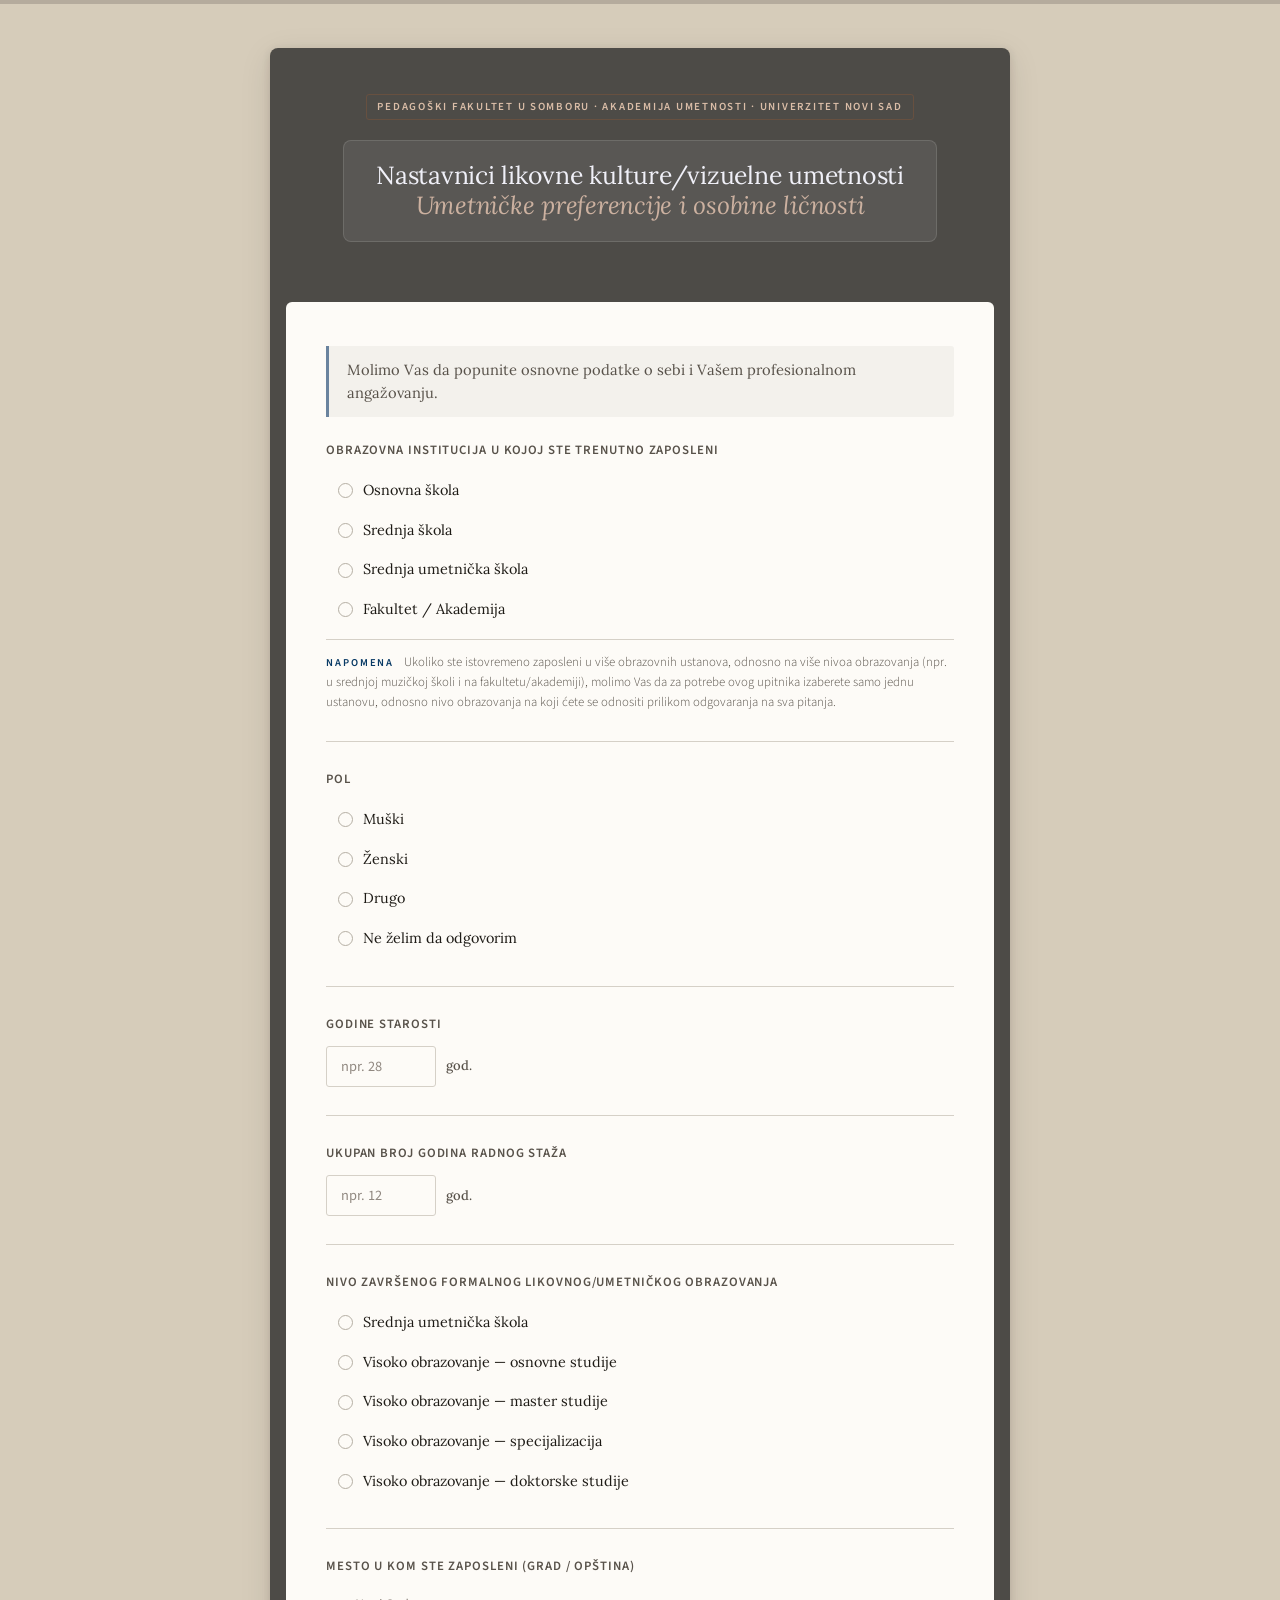
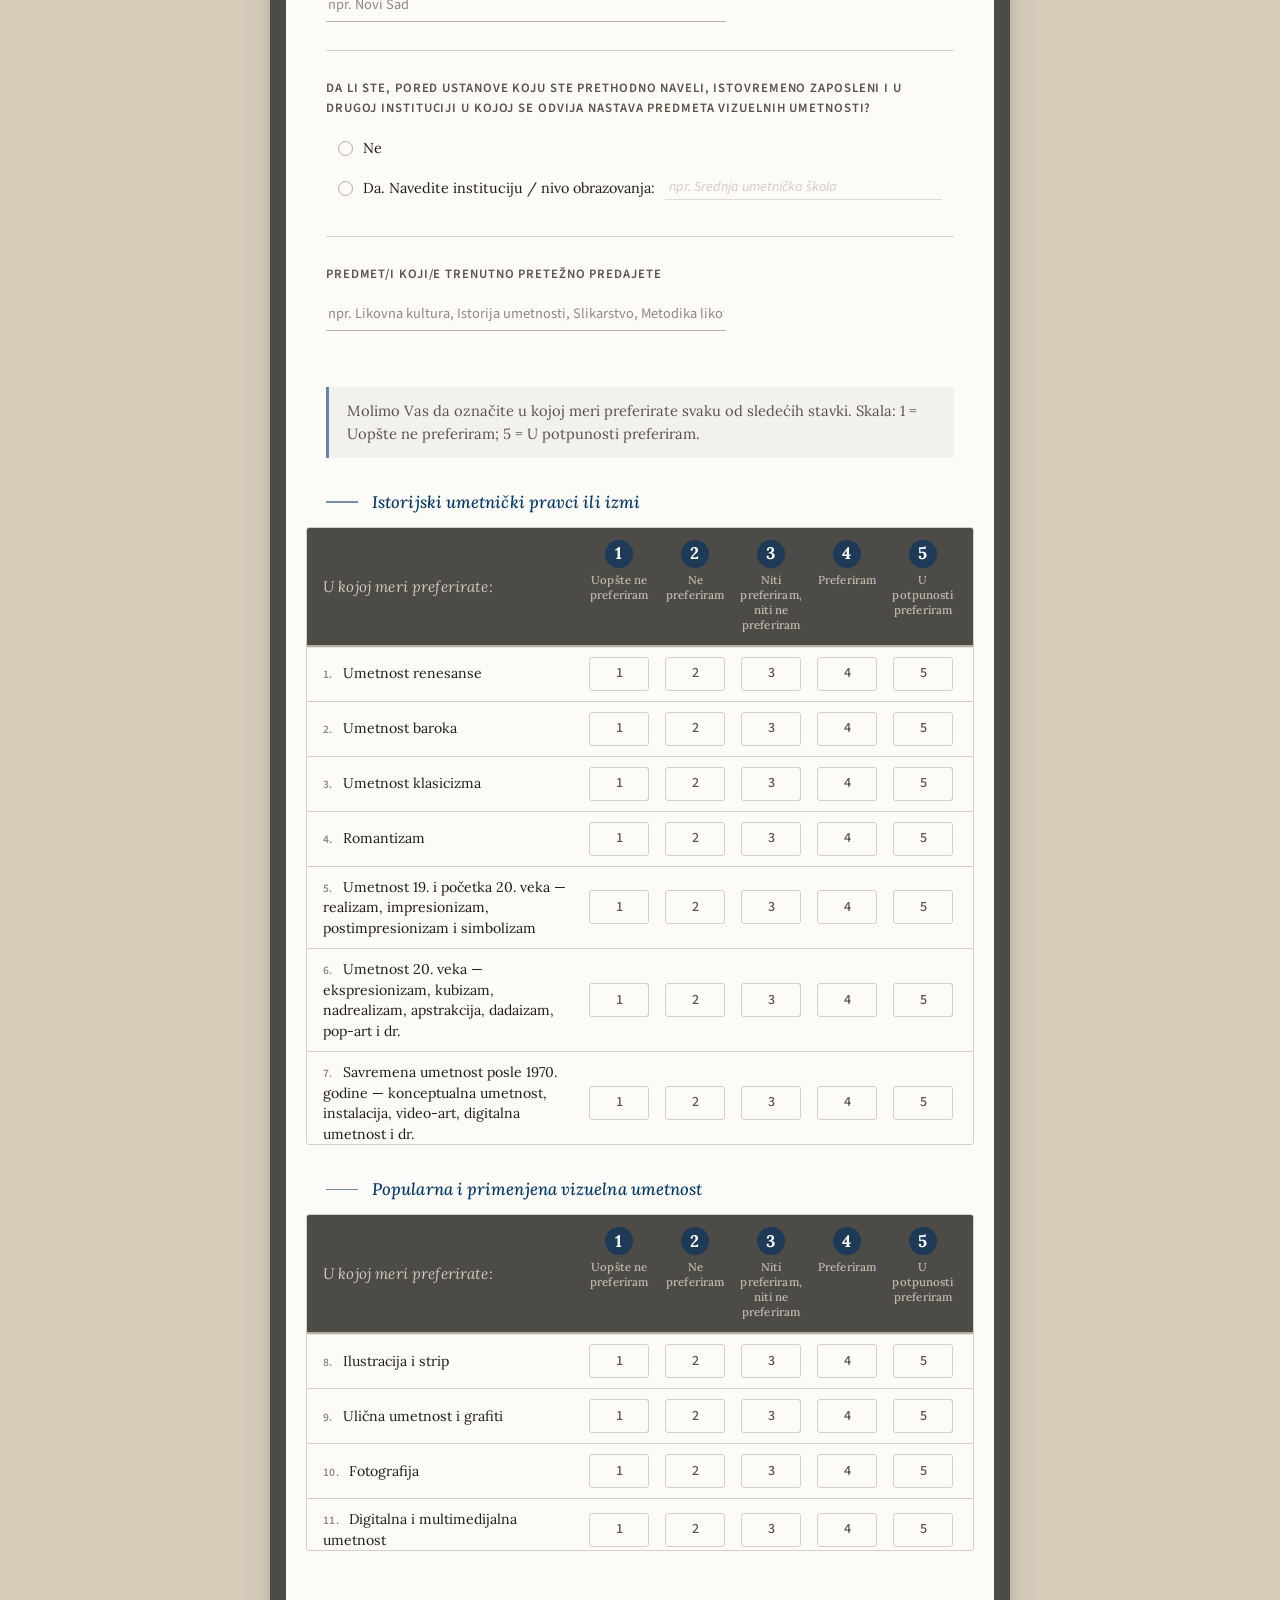
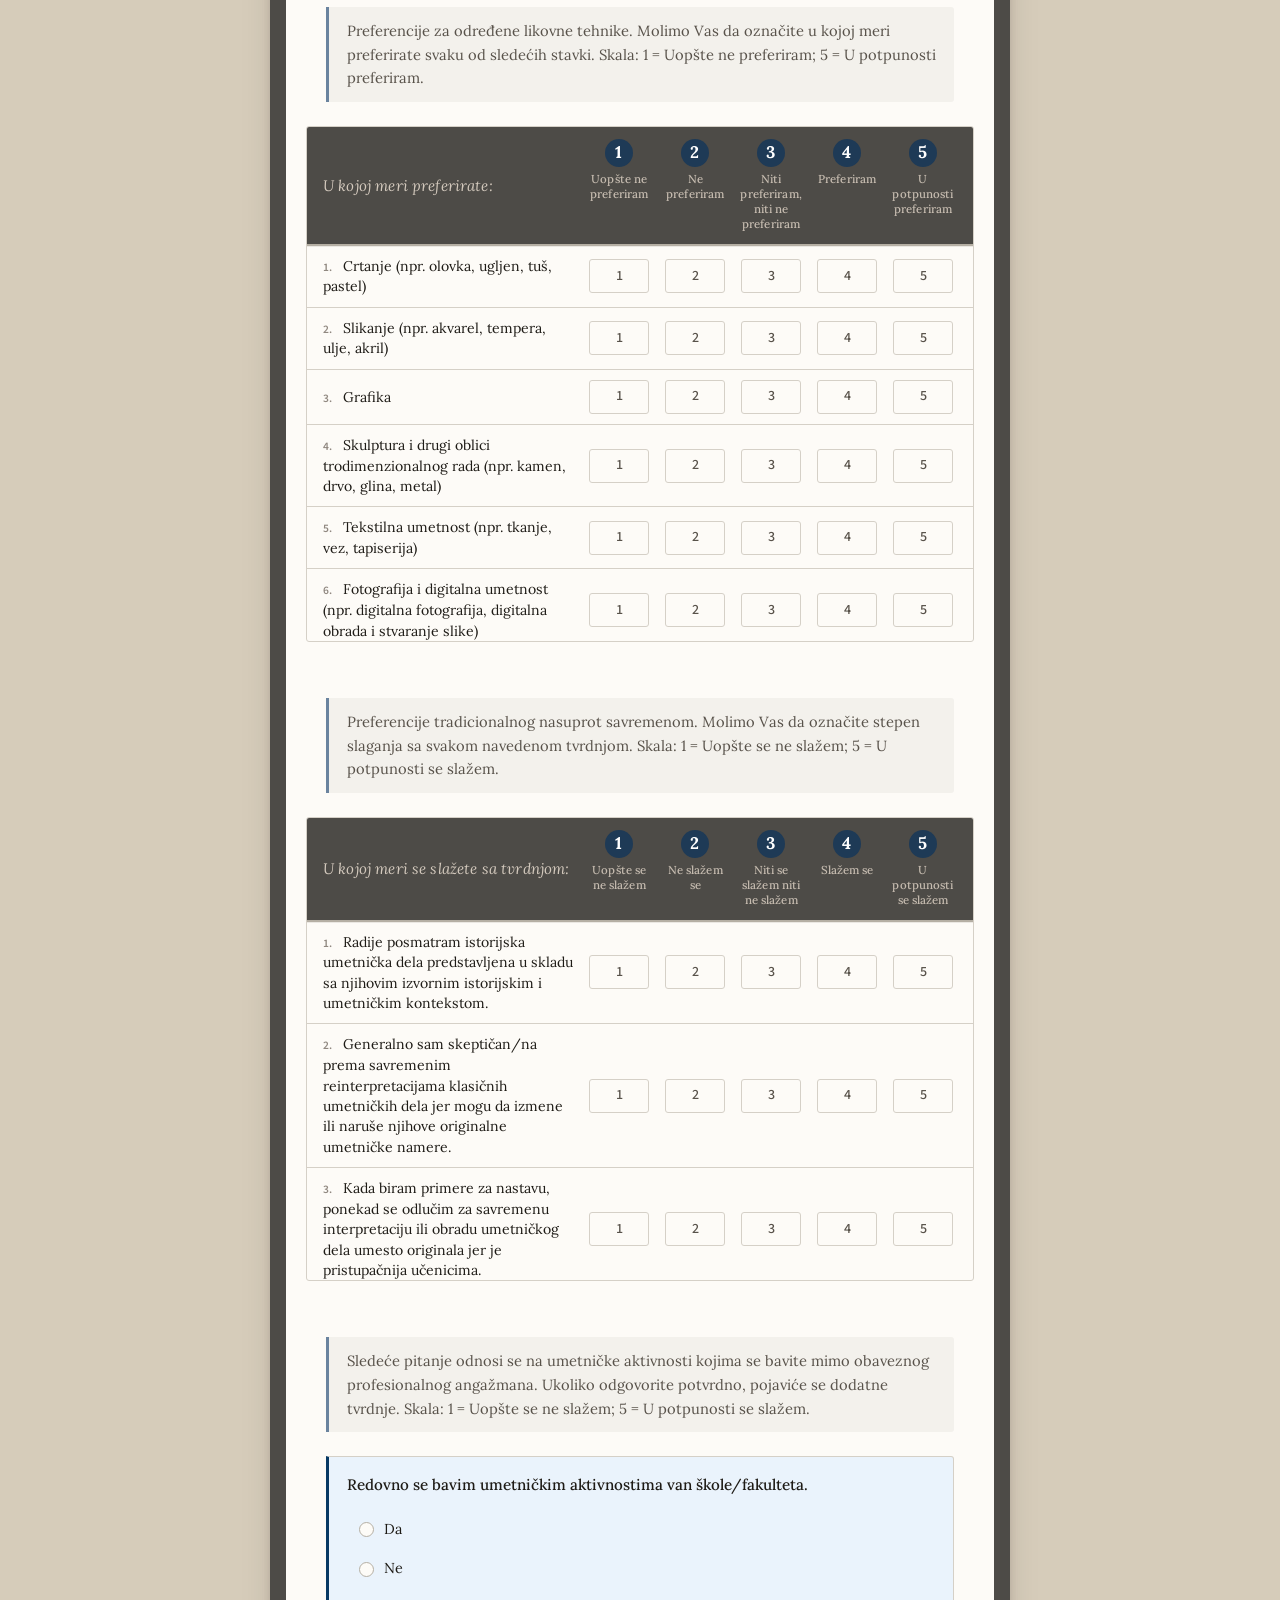
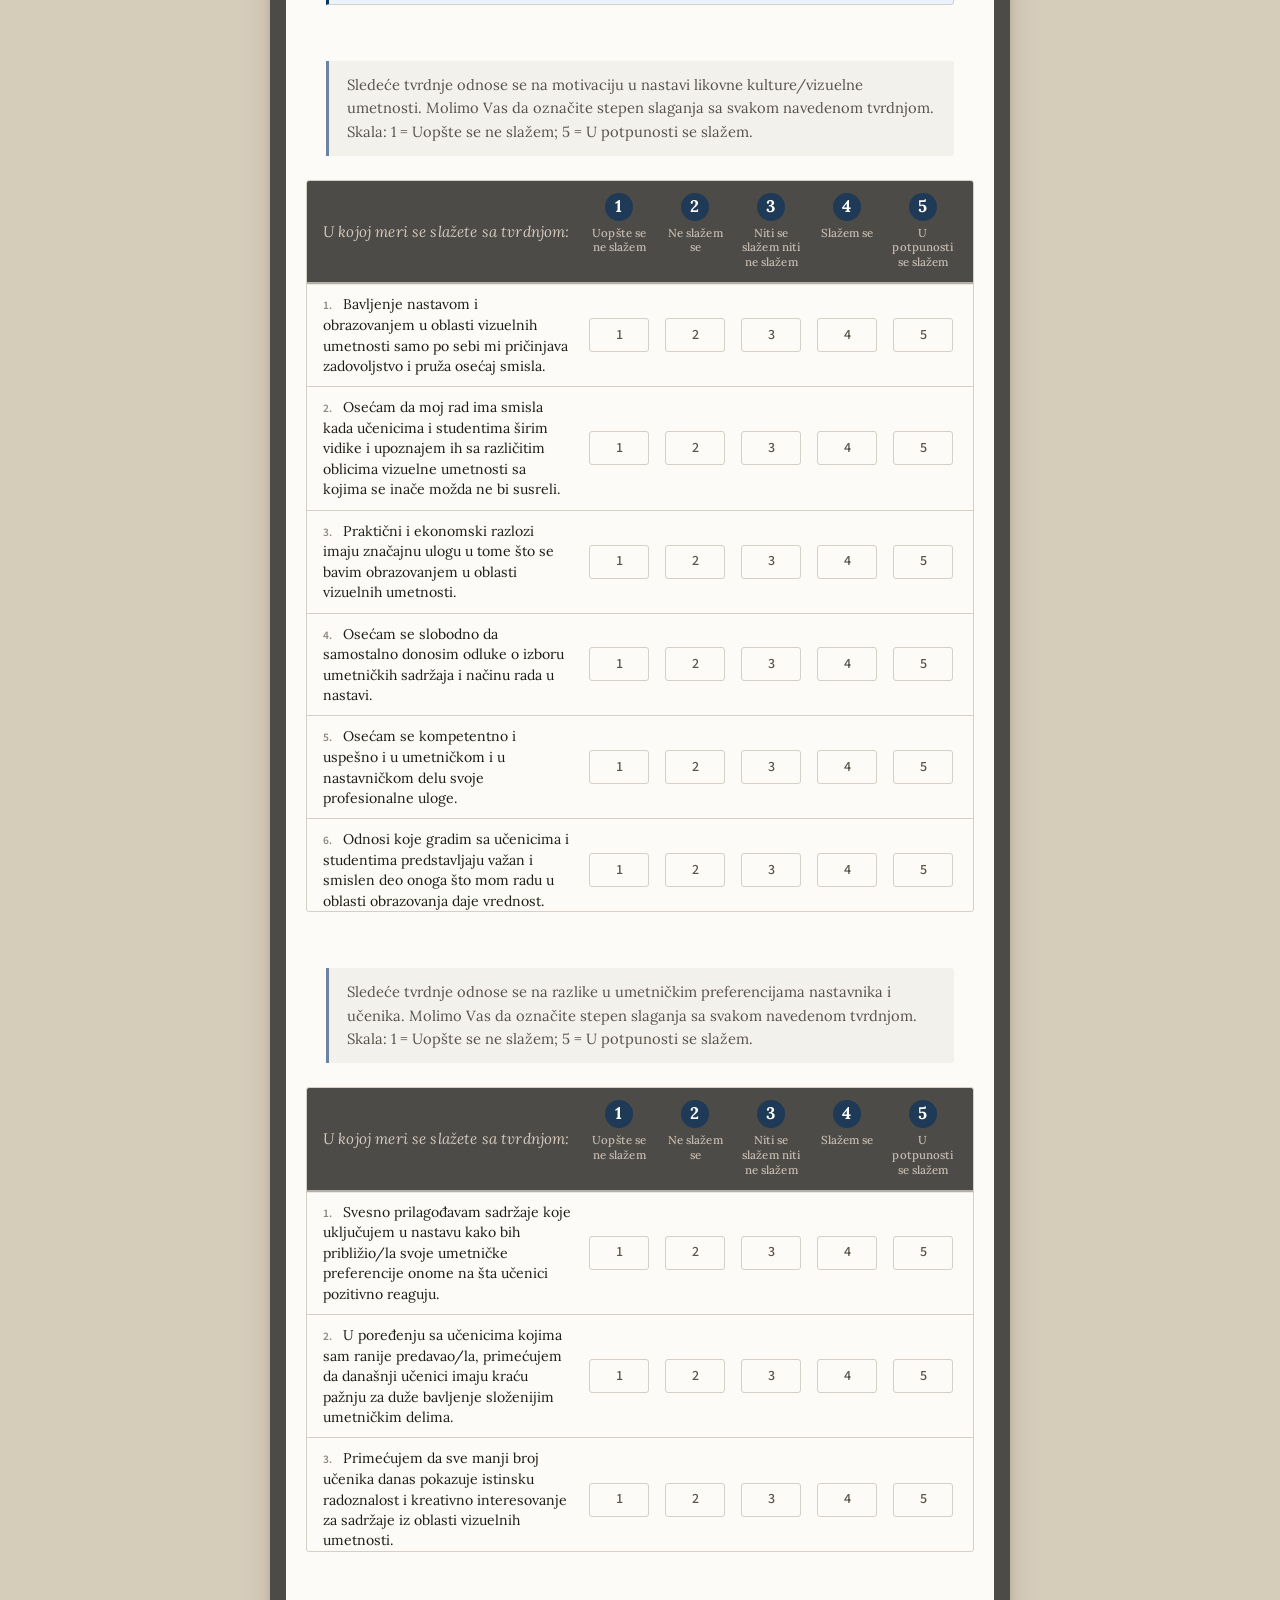
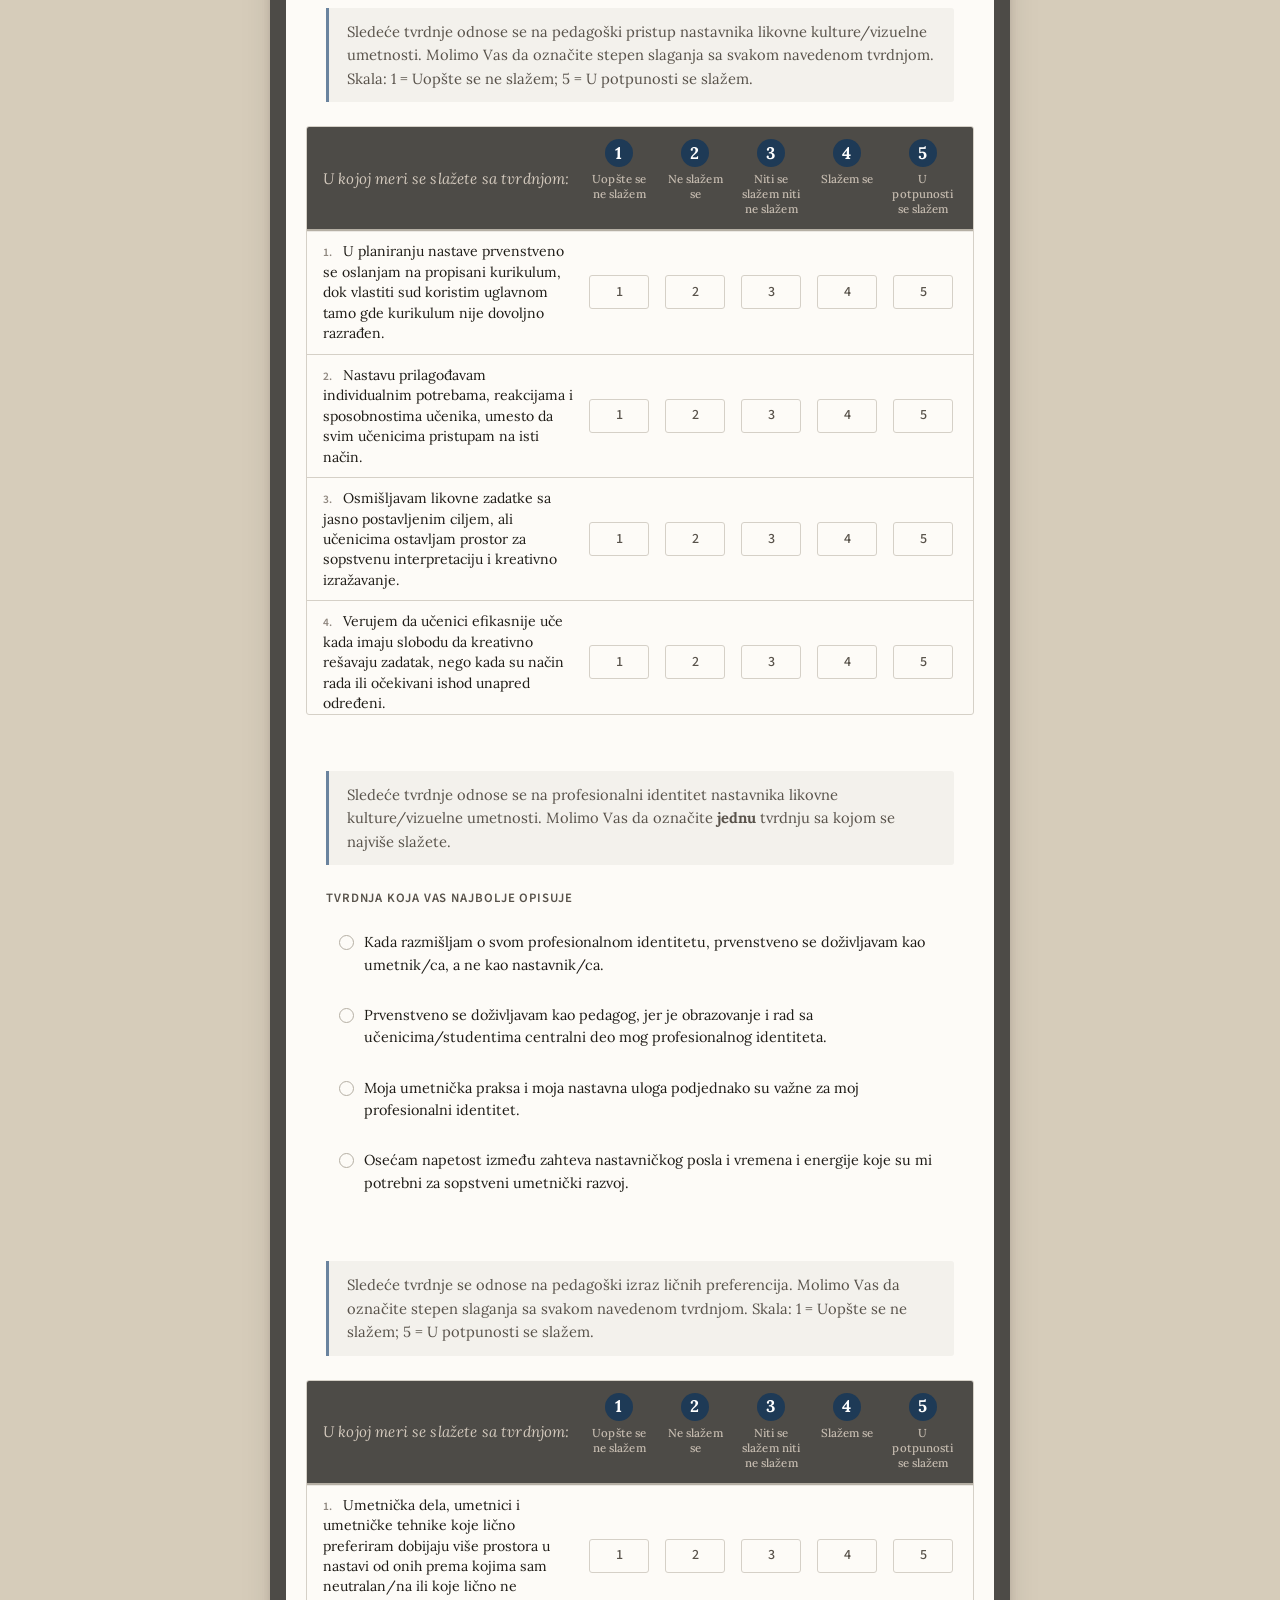
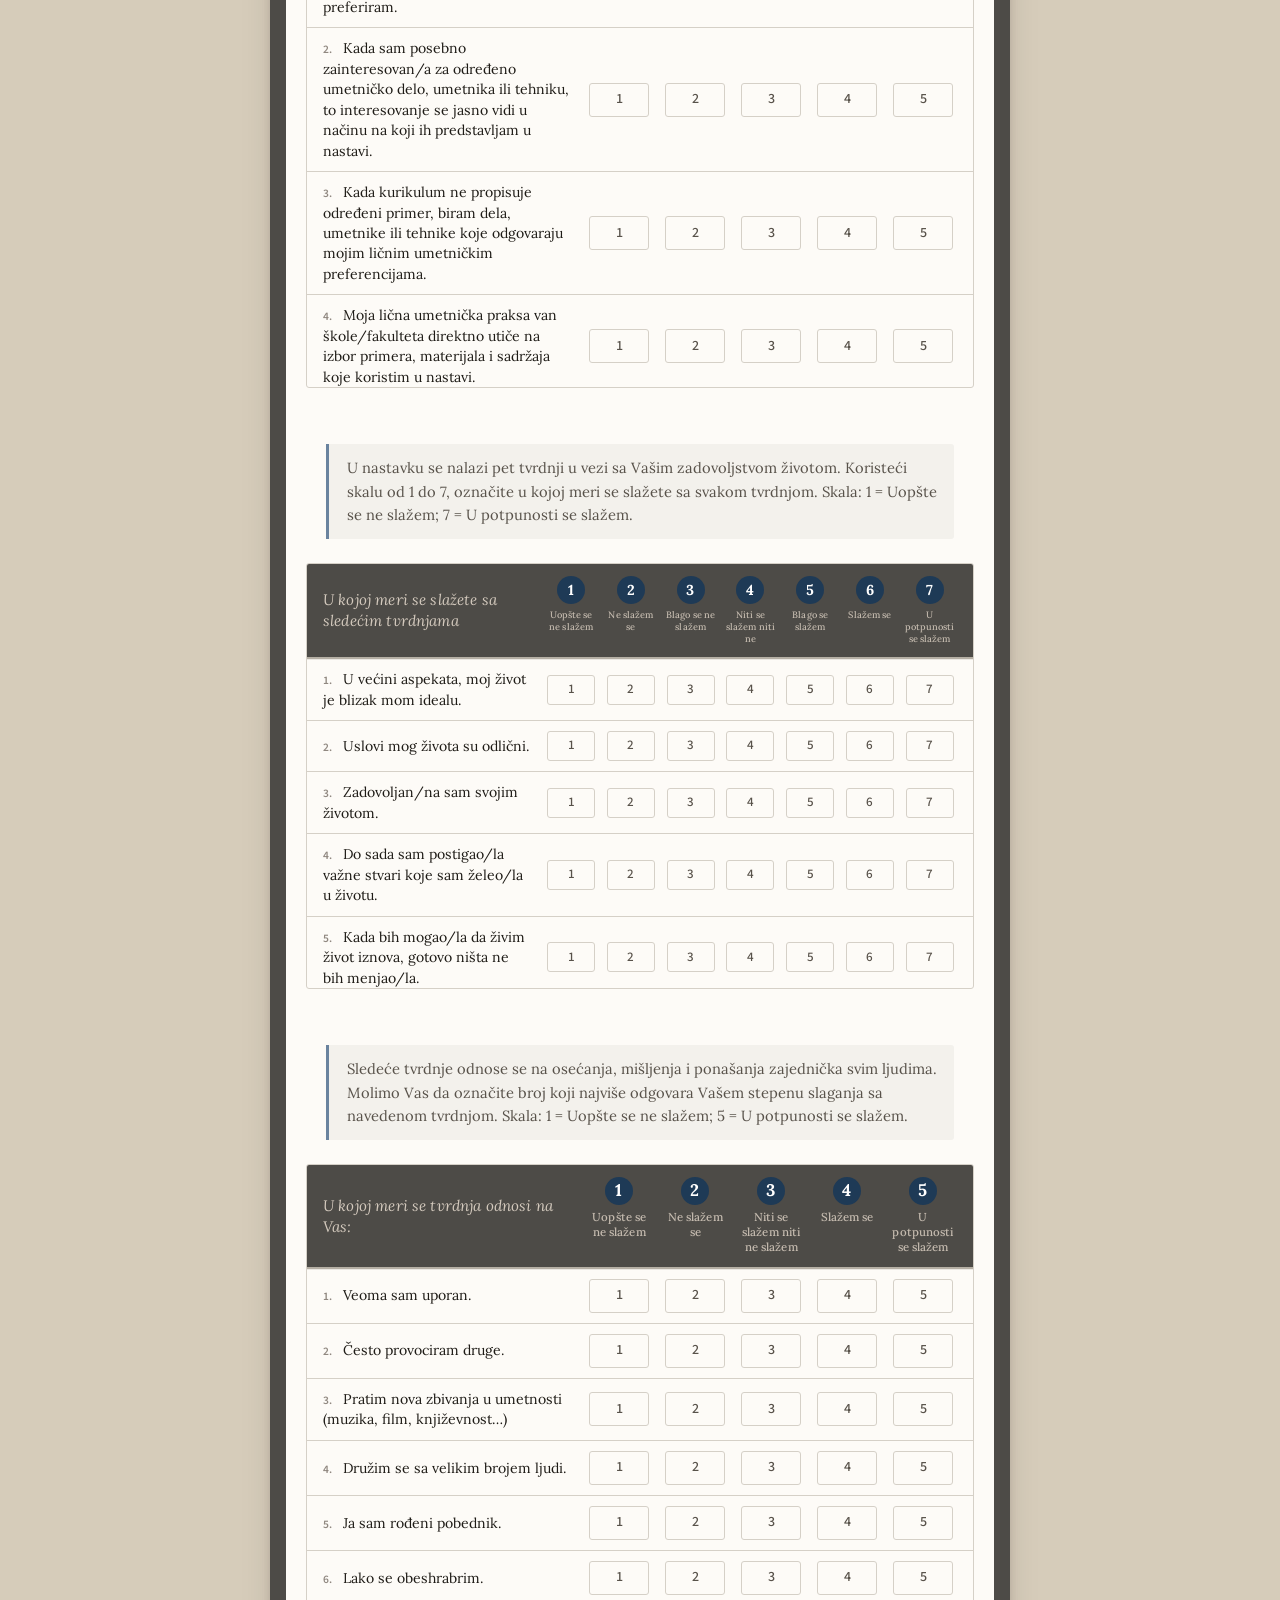
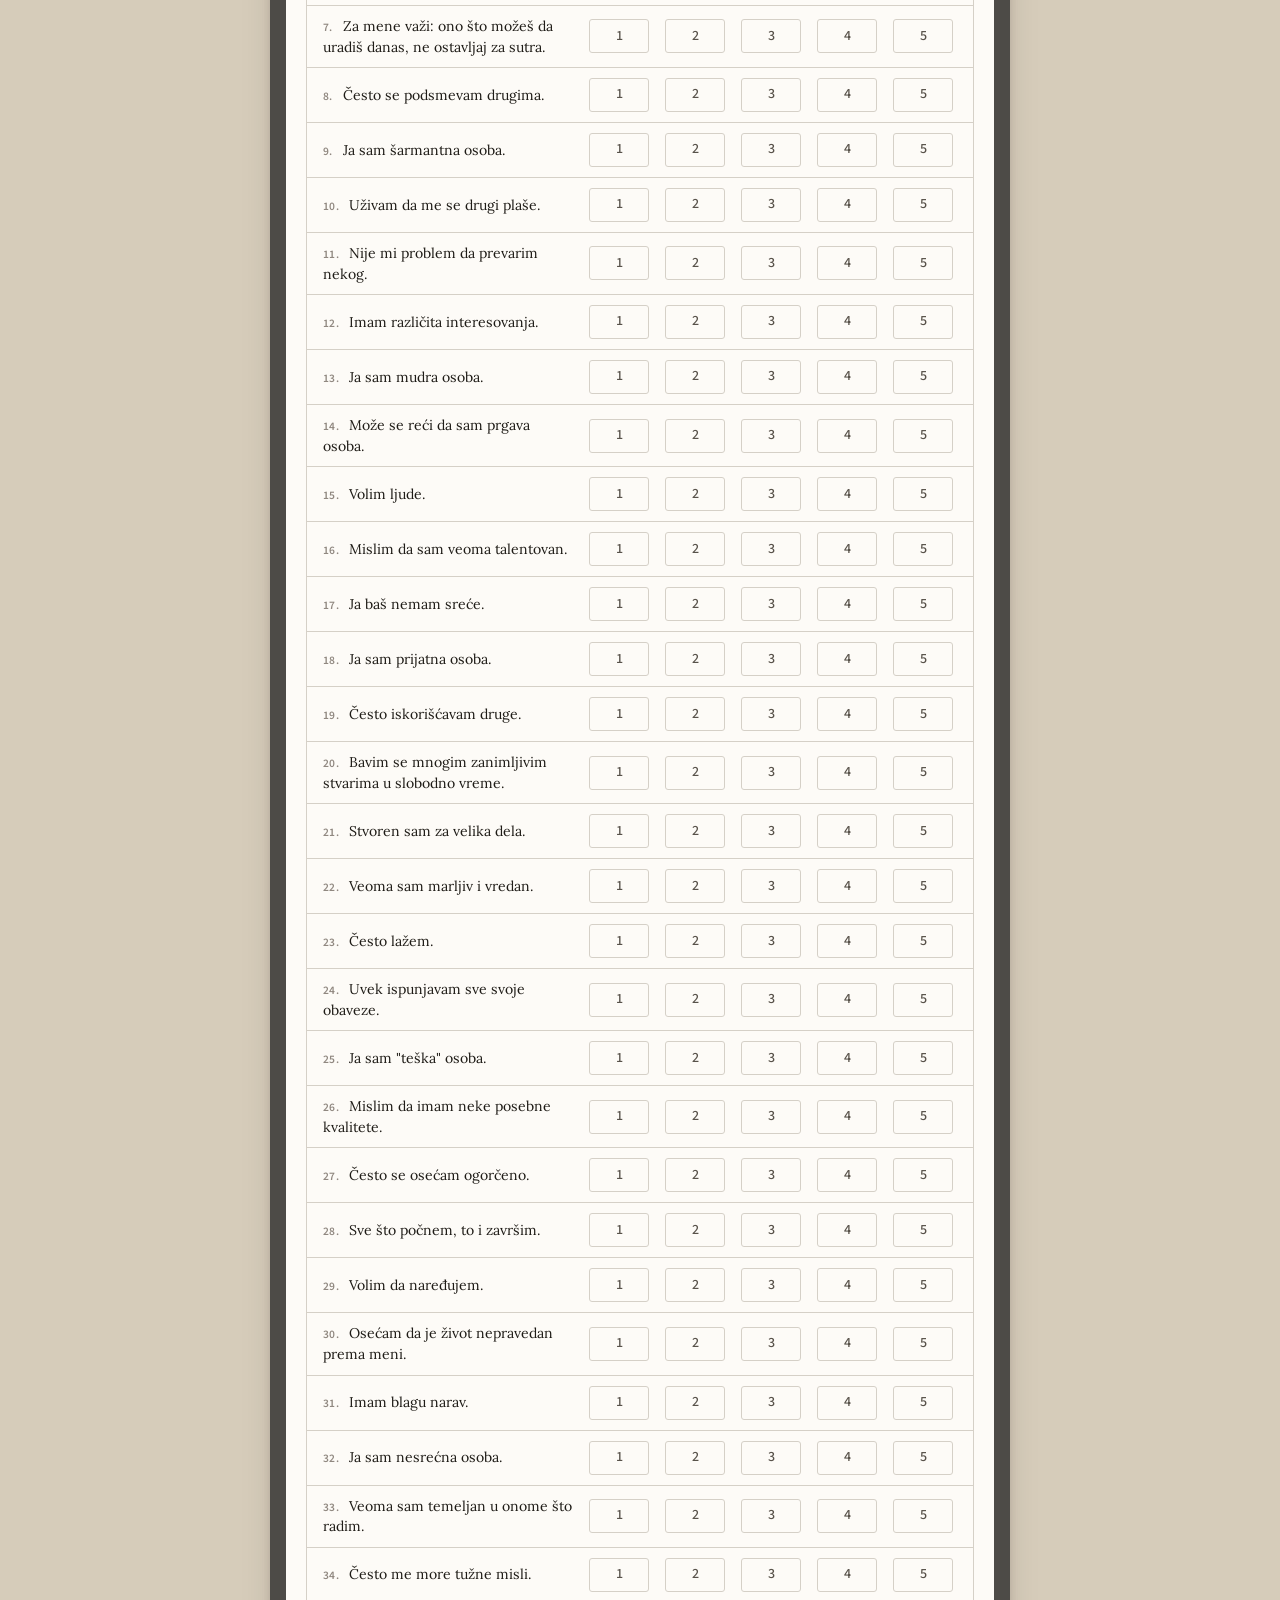
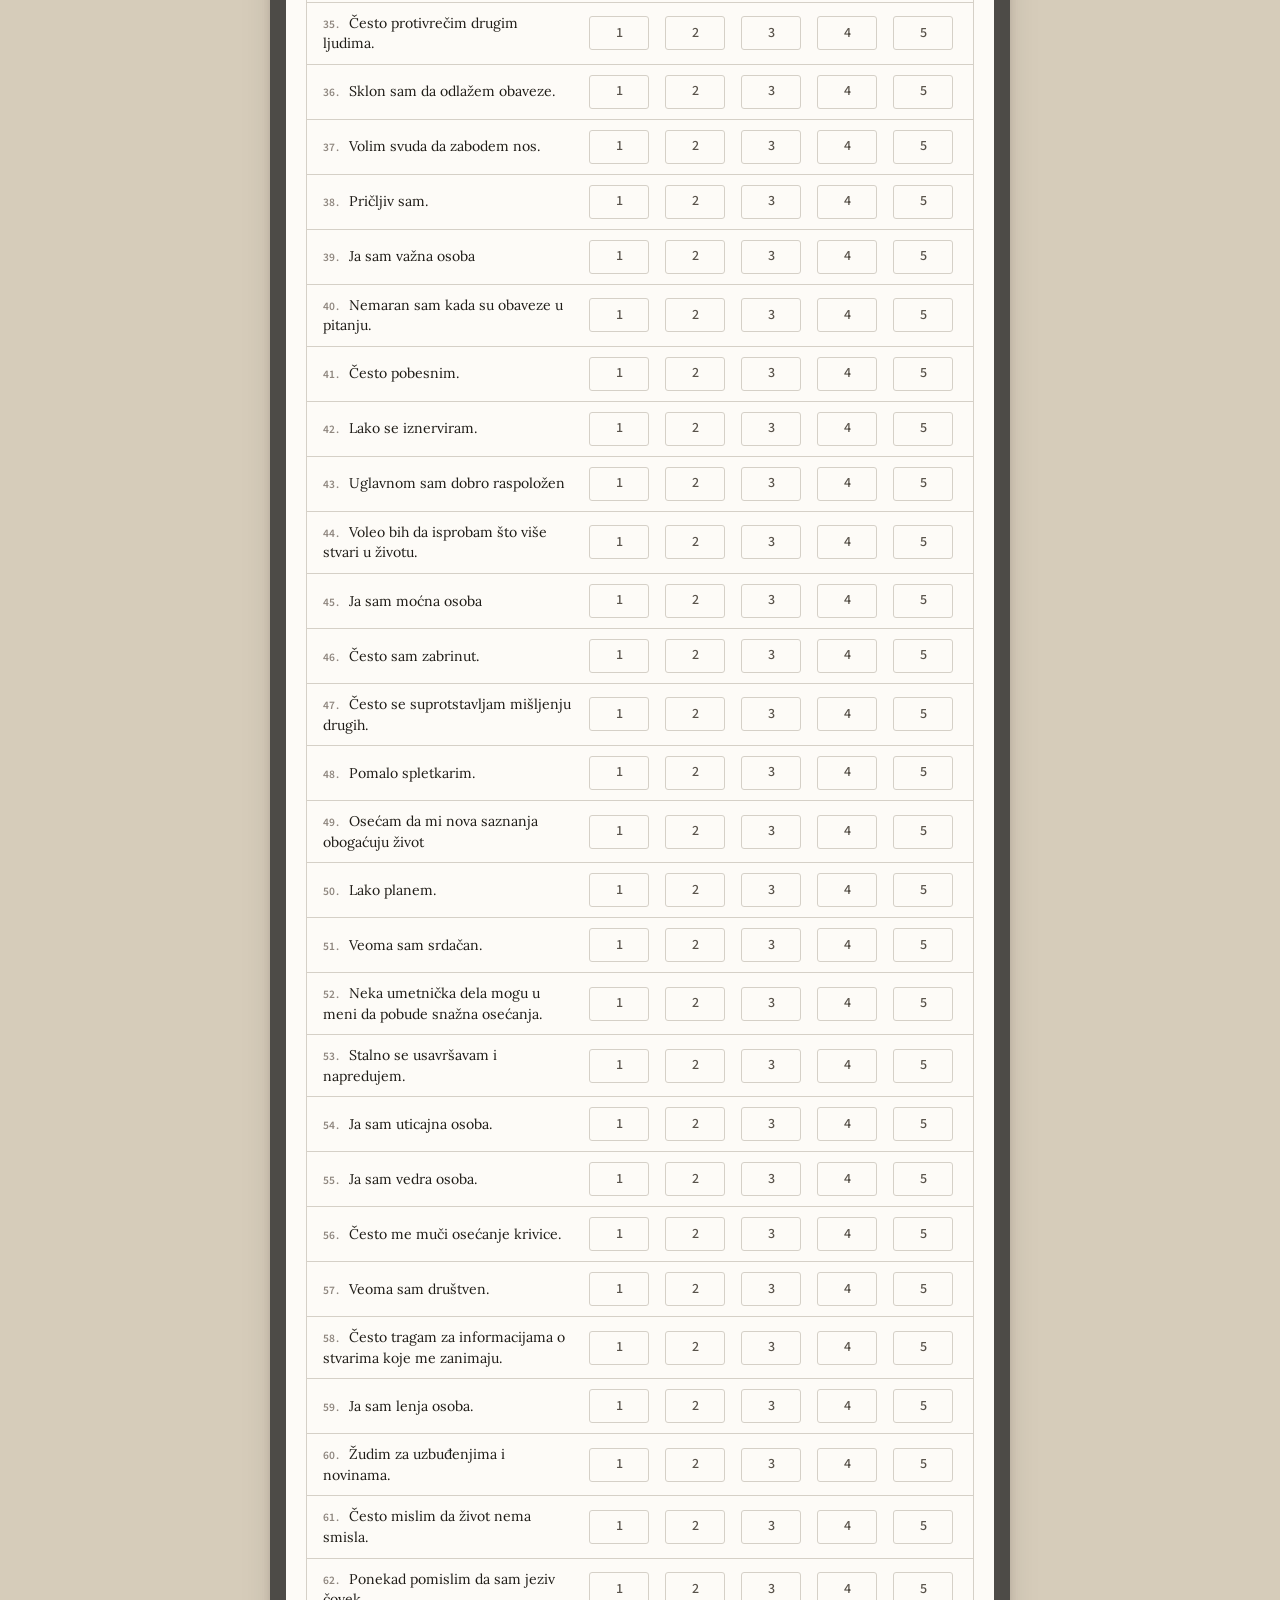
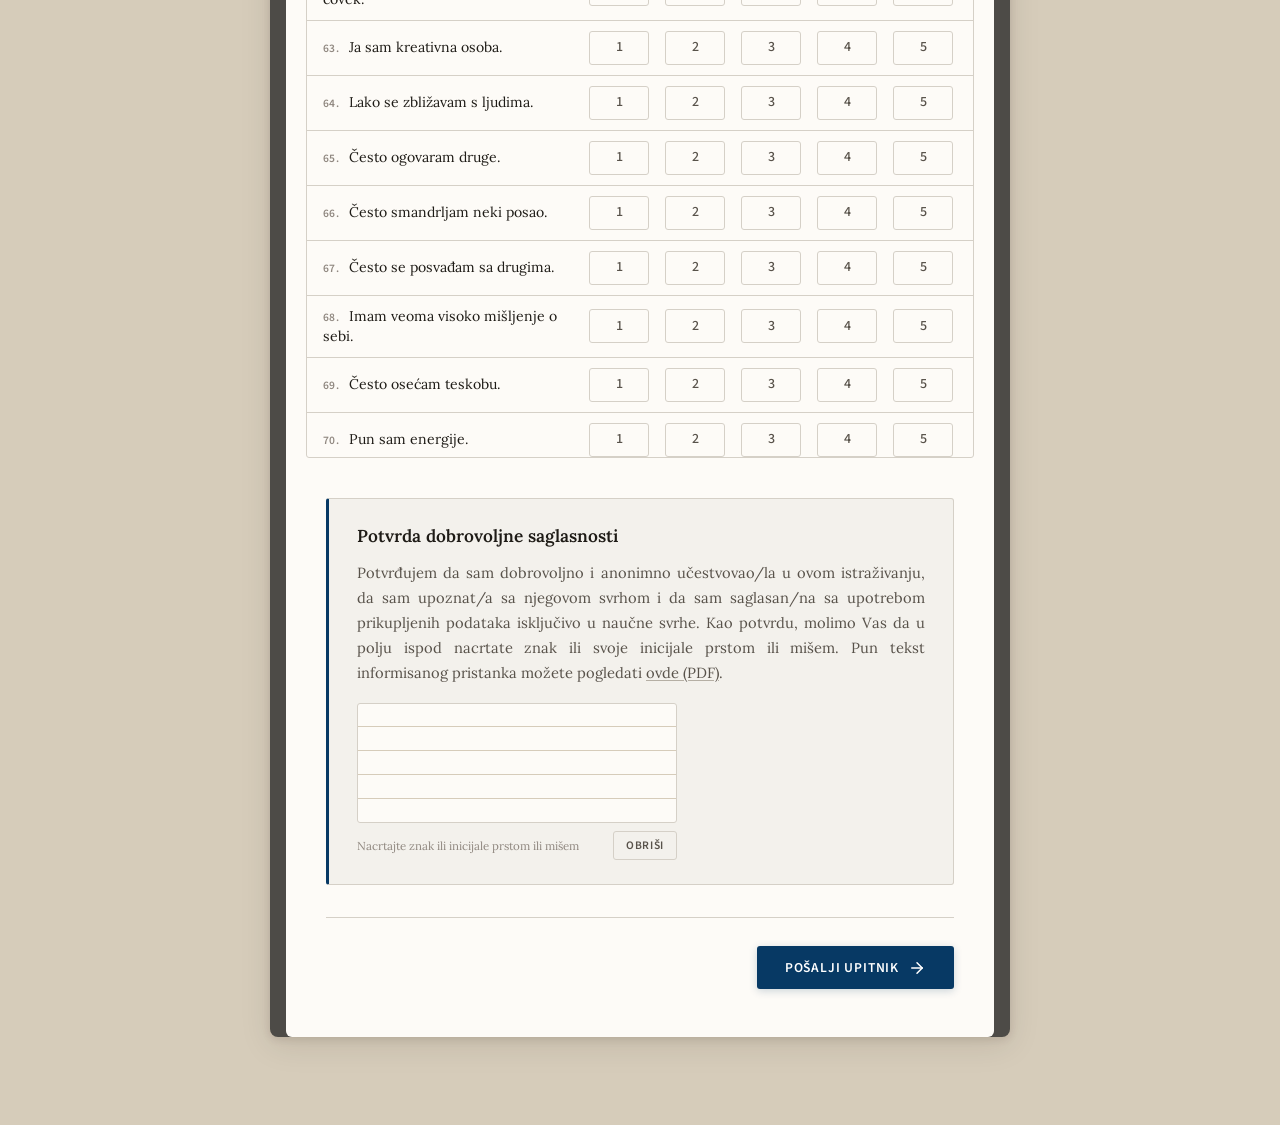
==== commit 754375c5: "Likert: kolona skale prati veličinu slova; verzija na linkovima ka asetima Popravka od prošlog puta " ====
--- a/strane/index-likovno.html
+++ b/strane/index-likovno.html
@@ -8,7 +8,7 @@
     <meta name="theme-color" content="#4D4B47">
     <link rel="icon" href="../assets/favicon.svg" type="image/svg+xml">
     <title>Upitnik — Nastavnici likovne kulture/vizuelne umetnosti</title>
-    <link rel="stylesheet" href="../assets/style.css">
+    <link rel="stylesheet" href="../assets/style.css?v=2026-09-02b">
 </head>
 <body>
 
@@ -496,7 +496,7 @@
         </form>
     </div>
 
-    <script src="../assets/config.js"></script>
-    <script src="../assets/script.js"></script>
+    <script src="../assets/config.js?v=2026-09-02b"></script>
+    <script src="../assets/script.js?v=2026-09-02b"></script>
 </body>
 </html>
--- a/assets/style.css
+++ b/assets/style.css
@@ -966,16 +966,40 @@
 
 /* ── Likert blok — tabela ── */
 .likert-blok {
+    /* Širina jedne kolone skale. Zaglavlje i red sa dugmadima čitaju istu
+       vrednost, pa broj u zaglavlju uvek stoji tačno iznad svog dugmeta.
+       Kolona mora biti šira od najduže reči u oznaci — inače oznaka
+       pretekne kolonu i naleže na susednu. Najduža reč je „preferiram,"
+       i široka je 5.33× veličine slova oznake, pa je kolona izvedena iz
+       veličine slova (faktor 5.9 ostavlja ~3px vazduha sa svake strane).
+       Zato je vezana calc-om, a ne fiksnim px: ako čitalac u pregledaču
+       poveća osnovnu veličinu slova, rem oznake raste, pa mora da raste i
+       kolona — inače se reči susednih podeoka opet dodirnu. vw-skaliranje
+       ih razdvaja (kolona se skupi ispod dužine reči) i zato se ne koristi. */
+    --skala-faktor: 5.9;
+    --skala-oznaka: 0.72rem;
+    --skala-kolona: calc(var(--skala-oznaka) * var(--skala-faktor));
+    --skala-dugme: 60px;
+    --skala-razmak: 8px;
+
     border: 1px solid var(--ivica);
     border-radius: var(--r-mali);
     background: var(--povrsina);
     margin-bottom: 32px;
+    /* Skala sa ispisanim oznakama je šira od tekstualne kolone, pa blok
+       izlazi iz unutrašnjeg pada forme umesto da stiska tekst tvrdnje. */
+    margin-inline: -20px;
 }
 
 /* ── Zaglavlje Likert (sticky pri skrolovanju) ── */
 .likert-zaglavlje {
     display: grid;
-    grid-template-columns: 1fr auto;
+    /* minmax(0, …) a ne 1fr: kada skala prestane da staje (npr. uvećana
+       osnovna veličina slova u pregledaču), tekstualna kolona u zaglavlju i
+       u redu mora da se skupi do iste širine. Sa golim 1fr svaka se
+       zaustavlja na svom min-content-u — različitom — pa broj sklizne sa
+       svog dugmeta. */
+    grid-template-columns: minmax(0, 1fr) auto;
     align-items: end;
     padding: 12px 16px 12px;
     border-bottom: 2px solid var(--ivica-jak);
@@ -1007,11 +1031,16 @@
 
 .likert-brojevi {
     display: flex;
-    gap: 8px;
+    gap: var(--skala-razmak);
 }
 
 .likert-brojevi span {
-    width: 52px;
+    /* Kolona se ne skuplja: zaglavlje i red sa dugmadima moraju da se stisnu
+       istom brzinom, inače broj sklizne sa svog dugmeta kada tekst tvrdnje
+       više ne može da se sužava (uočljivo tek pri uvećanoj osnovnoj veličini
+       slova u pregledaču). */
+    flex: 0 0 var(--skala-kolona);
+    width: var(--skala-kolona);
     text-align: center;
     font-size: 0.8rem;
     font-weight: 600;
@@ -1040,7 +1069,7 @@
 }
 
 .likert-brojevi span small {
-    font-size: 0.78rem;
+    font-size: var(--skala-oznaka);
     font-weight: 500;
     color: #C6BCB0;
     color: oklch(0.80 0.02 70);
@@ -1048,14 +1077,20 @@
     text-align: center;
     white-space: normal;
     word-break: keep-all;
-    max-width: 62px;
+    /* Oznaka nikada ne sme da bude šira od svoje kolone — fiksna vrednost
+       veća od širine kolone je ono što je pravilo naleganje oznaka. */
+    max-width: 100%;
+    /* Poslednja odbrana: ako bi reč ipak bila duža od kolone, prelama se
+       umesto da se prelije preko susedne. */
+    overflow-wrap: break-word;
     letter-spacing: 0.01em;
 }
 
 /* ── Red ── */
 .likert-red {
     display: grid;
-    grid-template-columns: 1fr auto;
+    /* Isto kao u zaglavlju — v. .likert-zaglavlje. */
+    grid-template-columns: minmax(0, 1fr) auto;
     align-items: center;
     gap: 12px;
     padding: 10px 16px;
@@ -1094,12 +1129,19 @@
 .likert-opcije {
     display: flex;
     flex-direction: row;
-    gap: 8px;
+    gap: var(--skala-razmak);
     flex-shrink: 0;
 }
 
+/* Ćelija je široka kao kolona zaglavlja, dugme je centrirano u njoj —
+   tako se poravnanje sa brojevima ne gubi kad kolona poraste zbog oznaka. */
 .likert-opcija {
     cursor: pointer;
+    /* Ista kolona, isto ne-skupljanje kao u zaglavlju — v. .likert-brojevi span. */
+    flex: 0 0 var(--skala-kolona);
+    width: var(--skala-kolona);
+    display: flex;
+    justify-content: center;
 }
 
 .likert-opcija input[type="radio"] {
@@ -1113,7 +1155,7 @@
     display: flex;
     align-items: center;
     justify-content: center;
-    width: 52px;
+    width: var(--skala-dugme);
     height: 34px;
     font-family: var(--font-sans);
     font-size: 0.88rem;
@@ -1169,29 +1211,29 @@
 }
 
 /* ── 7-stepena skala ── */
+/* Sedam kolona u istoj širini znači uže kolone, pa i oznaka mora da bude
+   sitnija — odnos širina kolone : dužina najduže reči („potpunosti") ostaje
+   isti kao na petostepenoj skali, tako da se oznake ni ovde ne dodiruju. */
+.likert-blok.likert-7 {
+    /* Samo veličina slova — kolonu izvodi zajednički calc iz .likert-blok. */
+    --skala-oznaka: 0.58rem;
+    --skala-dugme: 48px;
+    --skala-razmak: 5px;
+}
+
 .likert-7 .likert-opcija span {
-    width: 44px;
     height: 30px;
     font-size: 0.82rem;
     border-radius: var(--r-mali);
 }
 
 .likert-7 .likert-brojevi span {
-    width: 44px;
     font-size: 0.76rem;
 }
 
 .likert-7 .likert-brojevi span b {
     font-size: 0.9rem;
 }
-
-.likert-7 .likert-brojevi span small {
-    max-width: 50px;
-    font-size: 0.72rem;
-}
-
-.likert-7 .likert-brojevi { gap: 5px; }
-.likert-7 .likert-opcije  { gap: 5px; }
 
 /* ══════════════════════════════════════════
    POTVRDA SAGLASNOSTI
@@ -1493,6 +1535,10 @@
     form { padding: 38px 32px 42px; }
     .uvod-telo { padding: 34px 36px 40px; }
 
+    /* Pad forme je ovde 32px, pa Likert blok izlazi samo toliko koliko
+       ostavi vidljivu marginu do ivice kartice. */
+    .likert-blok { margin-inline: -14px; }
+
     .sekcija { margin-bottom: 44px; }
 }
 
@@ -1613,7 +1659,12 @@
     .unos-suffix { font-size: 0.85rem; }
 
     /* ─────────── LIKERT mobile pivot ─────────── */
-    .likert-blok { margin-bottom: 28px; }
+    /* Skala se ovde prostire preko cele širine reda, pa fiksne kolone
+       (--skala-kolona / --skala-dugme) ne važe i blok ostaje u padu forme. */
+    .likert-blok {
+        margin-bottom: 28px;
+        margin-inline: 0;
+    }
 
     .likert-zaglavlje {
         grid-template-columns: 1fr;
@@ -1667,7 +1718,7 @@
         gap: 6px;
         justify-content: space-between;
     }
-    .likert-opcija { flex: 1; }
+    .likert-opcija { flex: 1; width: auto; }
     .likert-opcija span {
         width: 100%;
         height: 40px;
@@ -1679,9 +1730,8 @@
     .likert-7 .likert-brojevi { gap: 4px; }
     .likert-7 .likert-brojevi span b { width: 22px; height: 22px; font-size: 0.78rem; }
     /* 7 kolona na 375 px je već na granici — veći tekst ovde prelije
-       zaglavlje preko ivice bloka, pa ostaje na 0.58rem. Bez max-width
-       reseta desktop vrednost (50px) razvuče kolone preko širine bloka. */
-    .likert-7 .likert-brojevi span small { font-size: 0.58rem; max-width: 100%; }
+       zaglavlje preko ivice bloka, pa ostaje na 0.58rem. */
+    .likert-7 .likert-brojevi span small { font-size: 0.58rem; }
     .likert-7 .likert-opcije { gap: 4px; }
     .likert-7 .likert-opcija span {
         width: 100%;
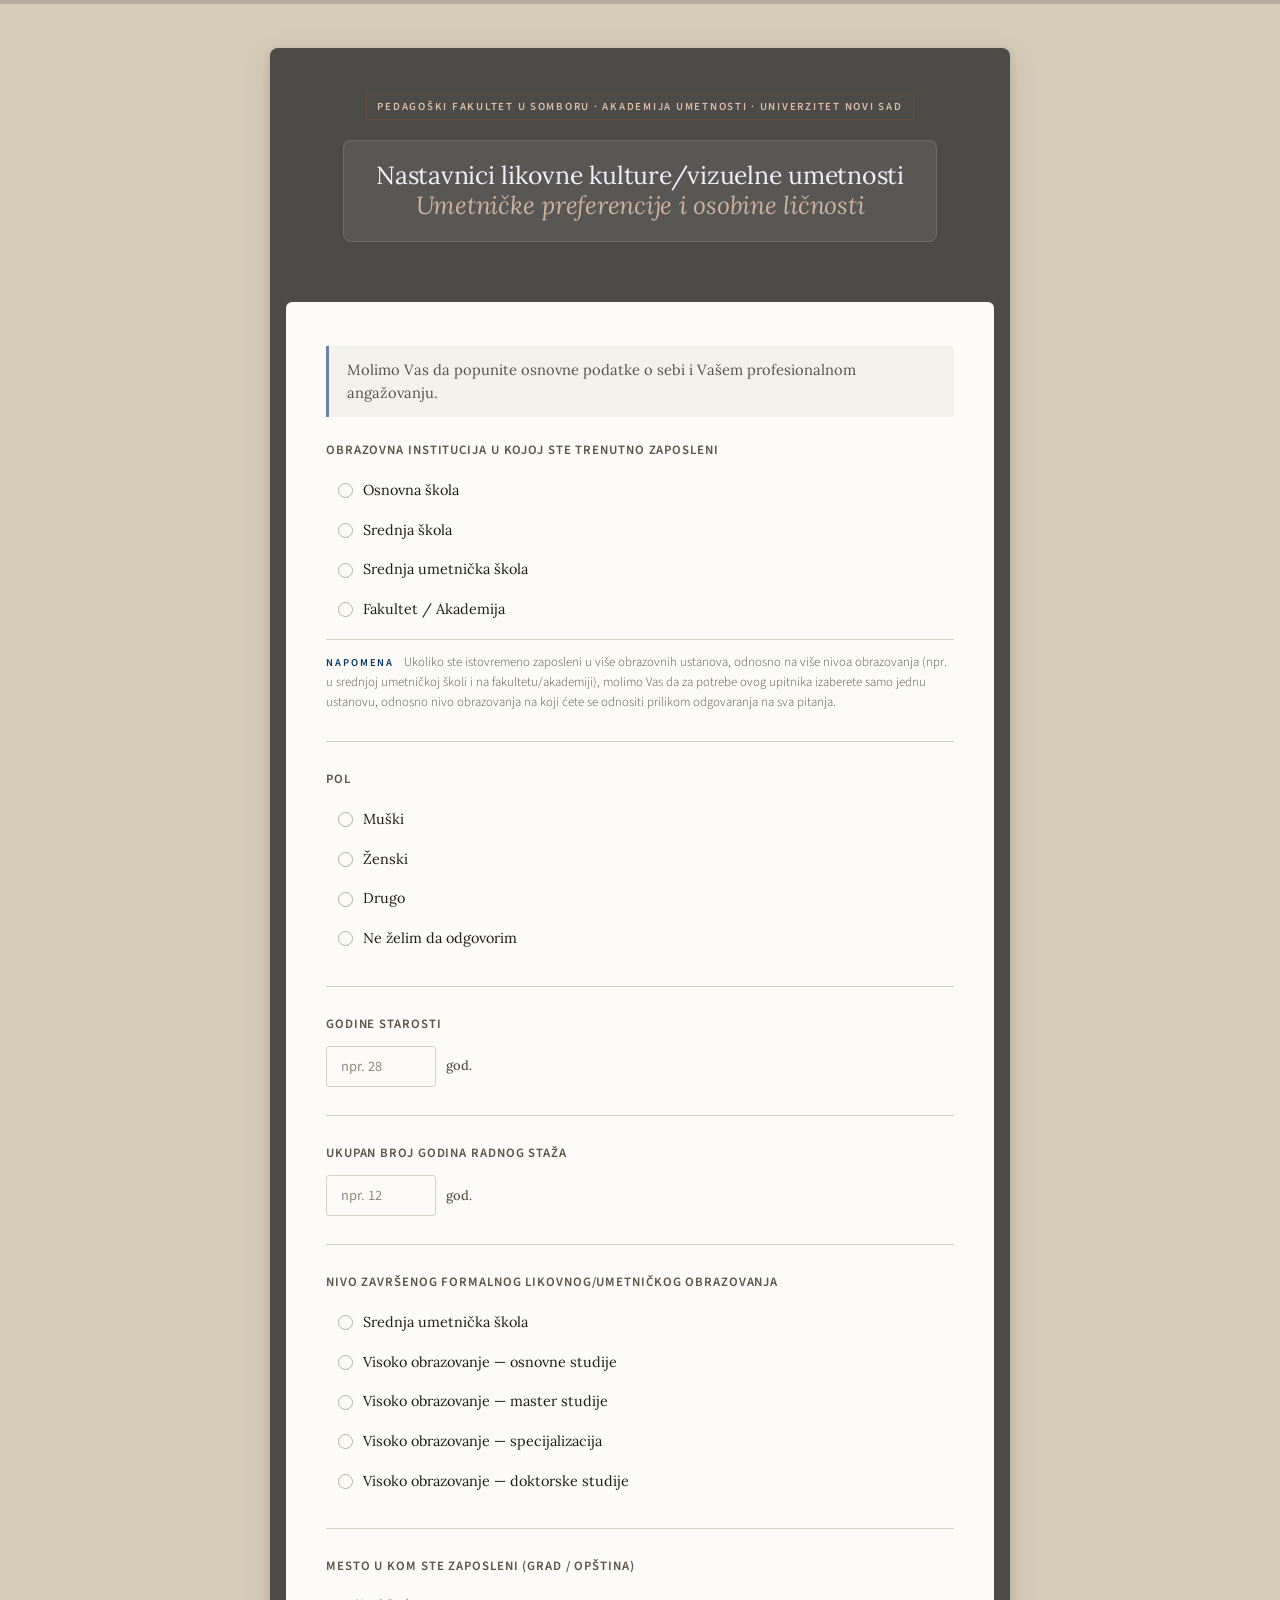
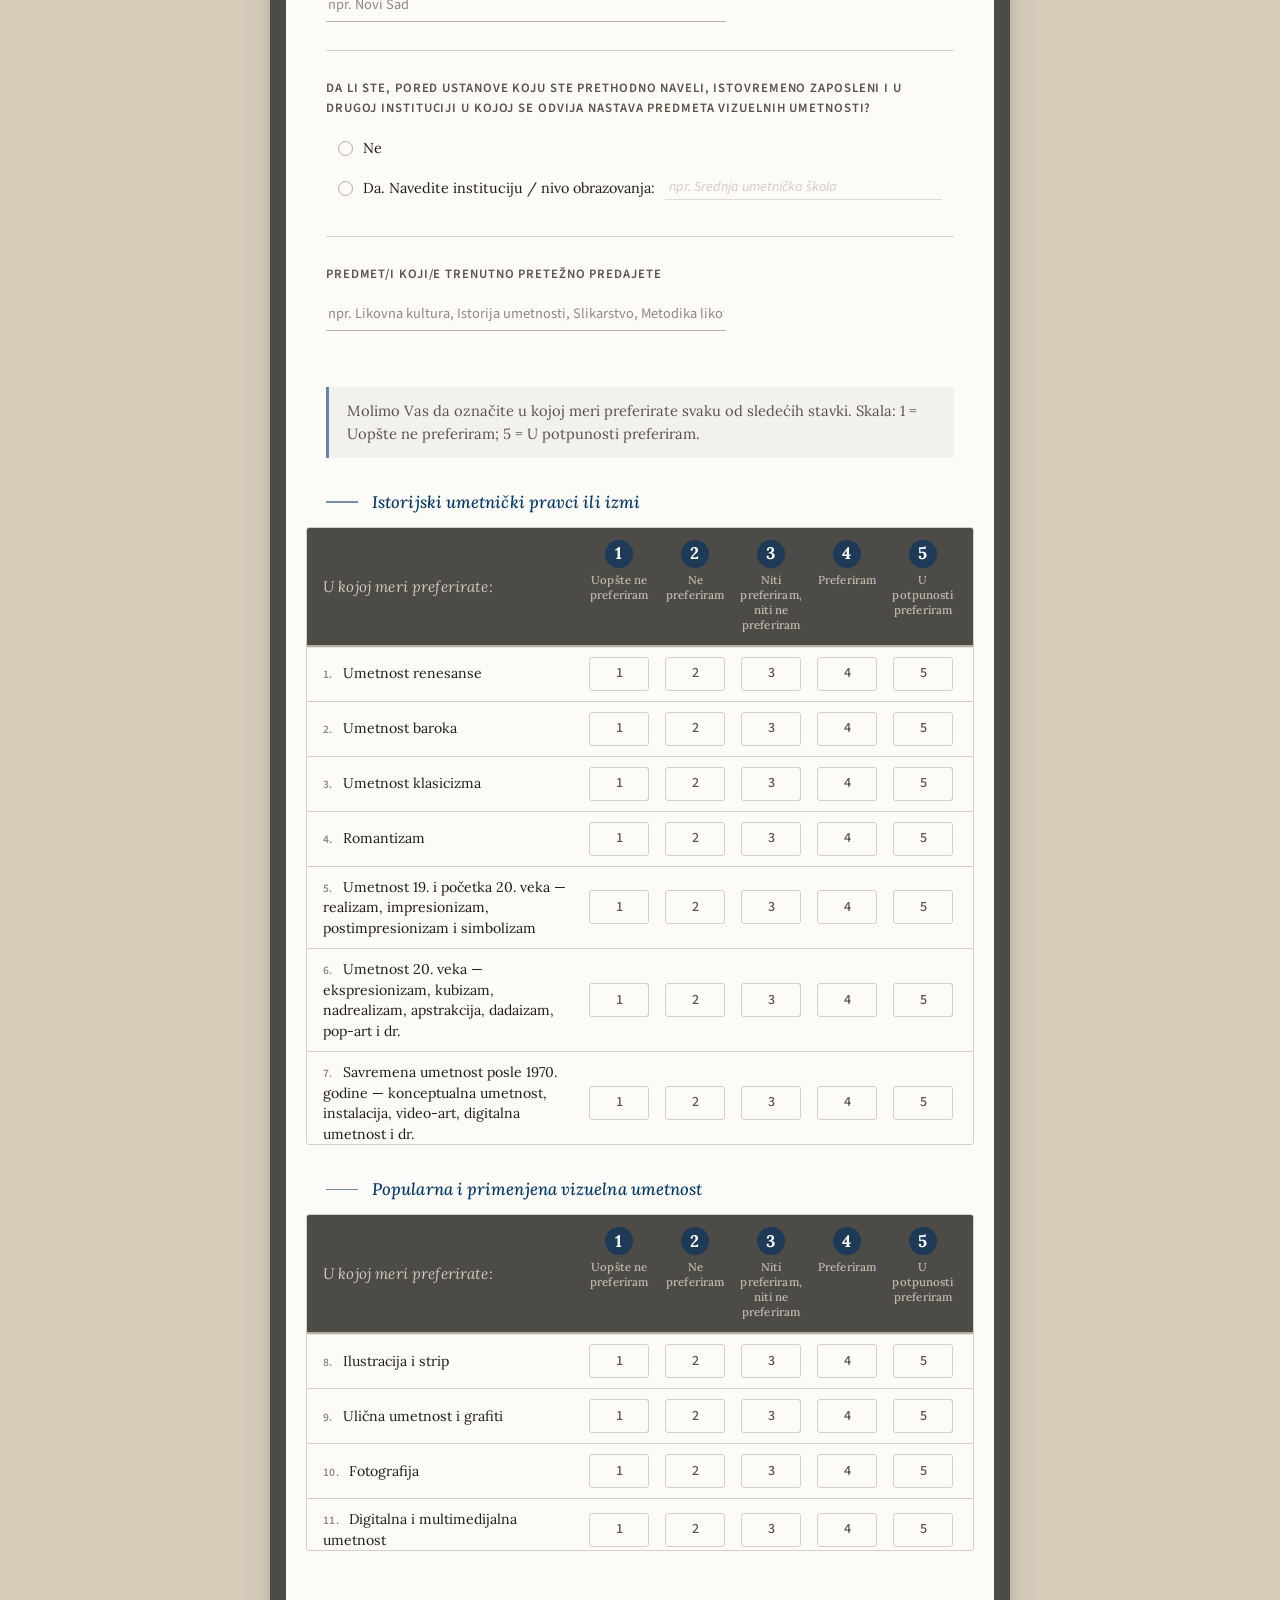
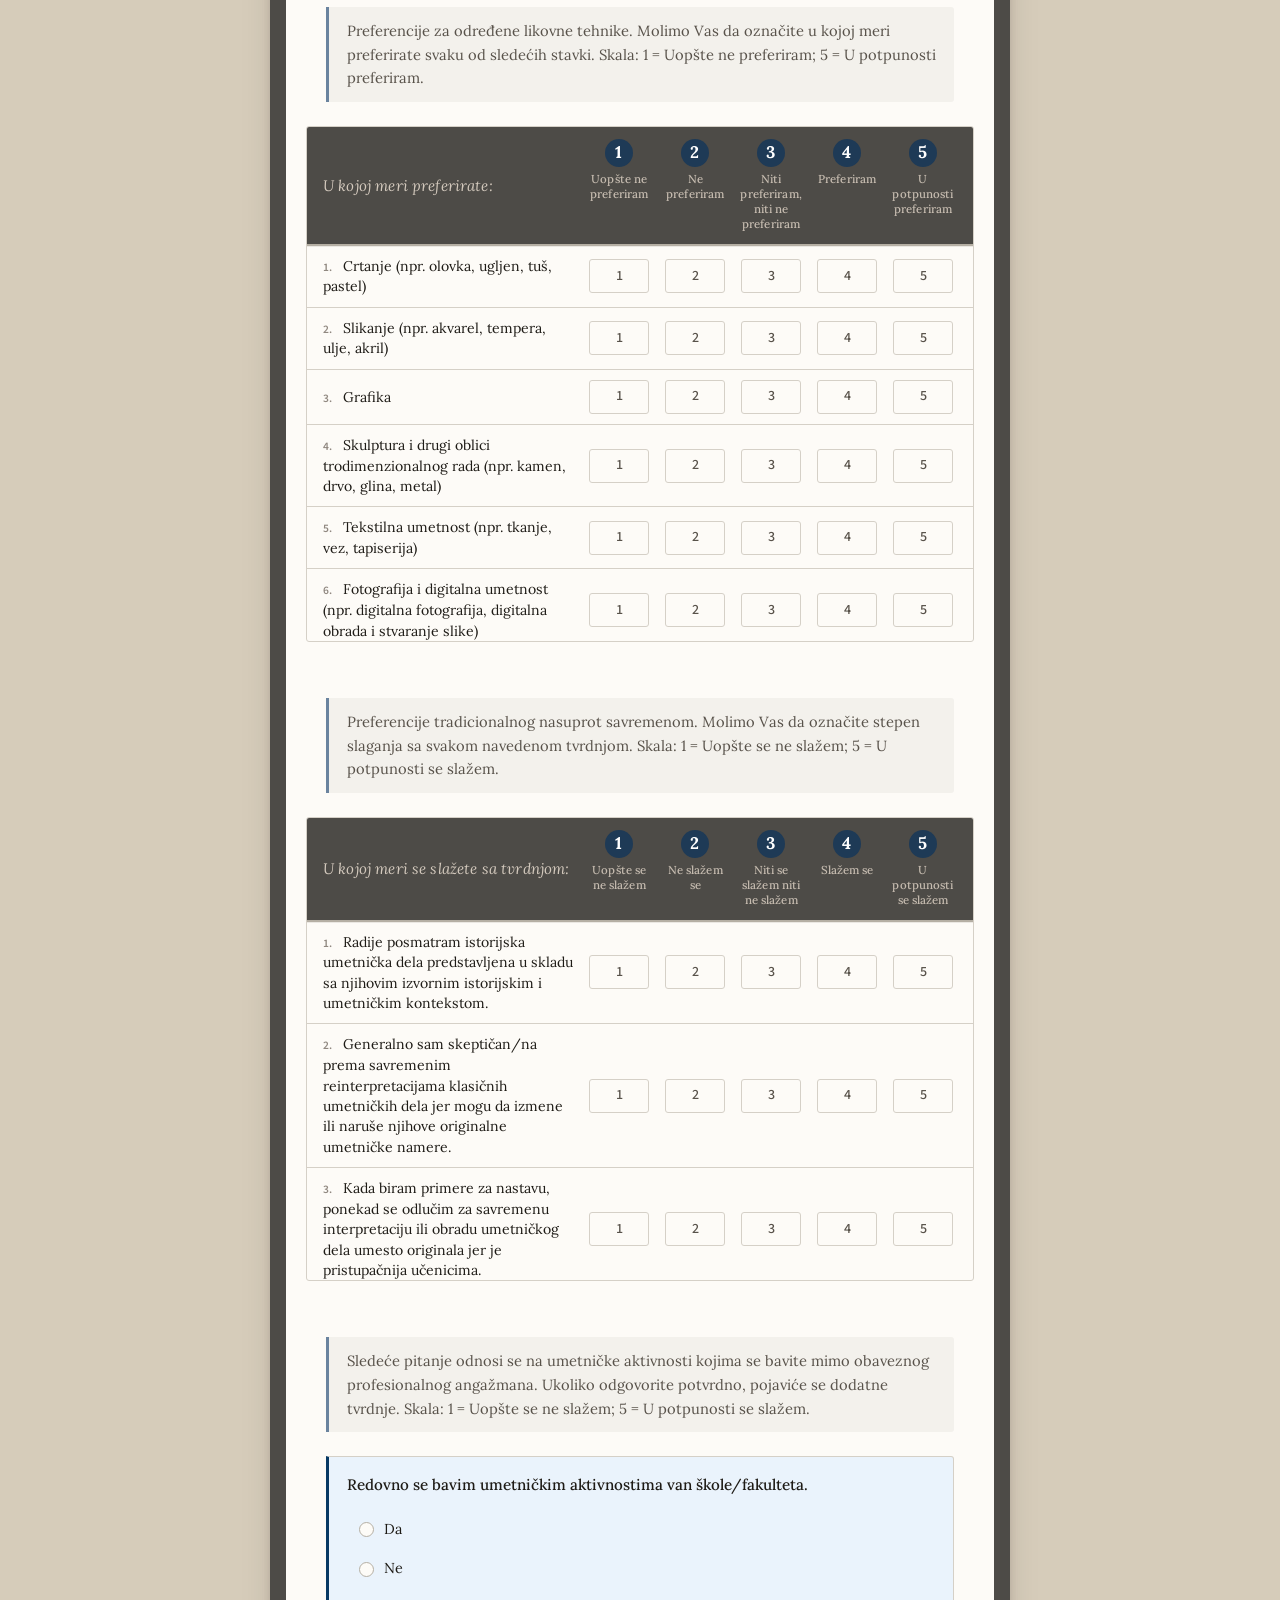
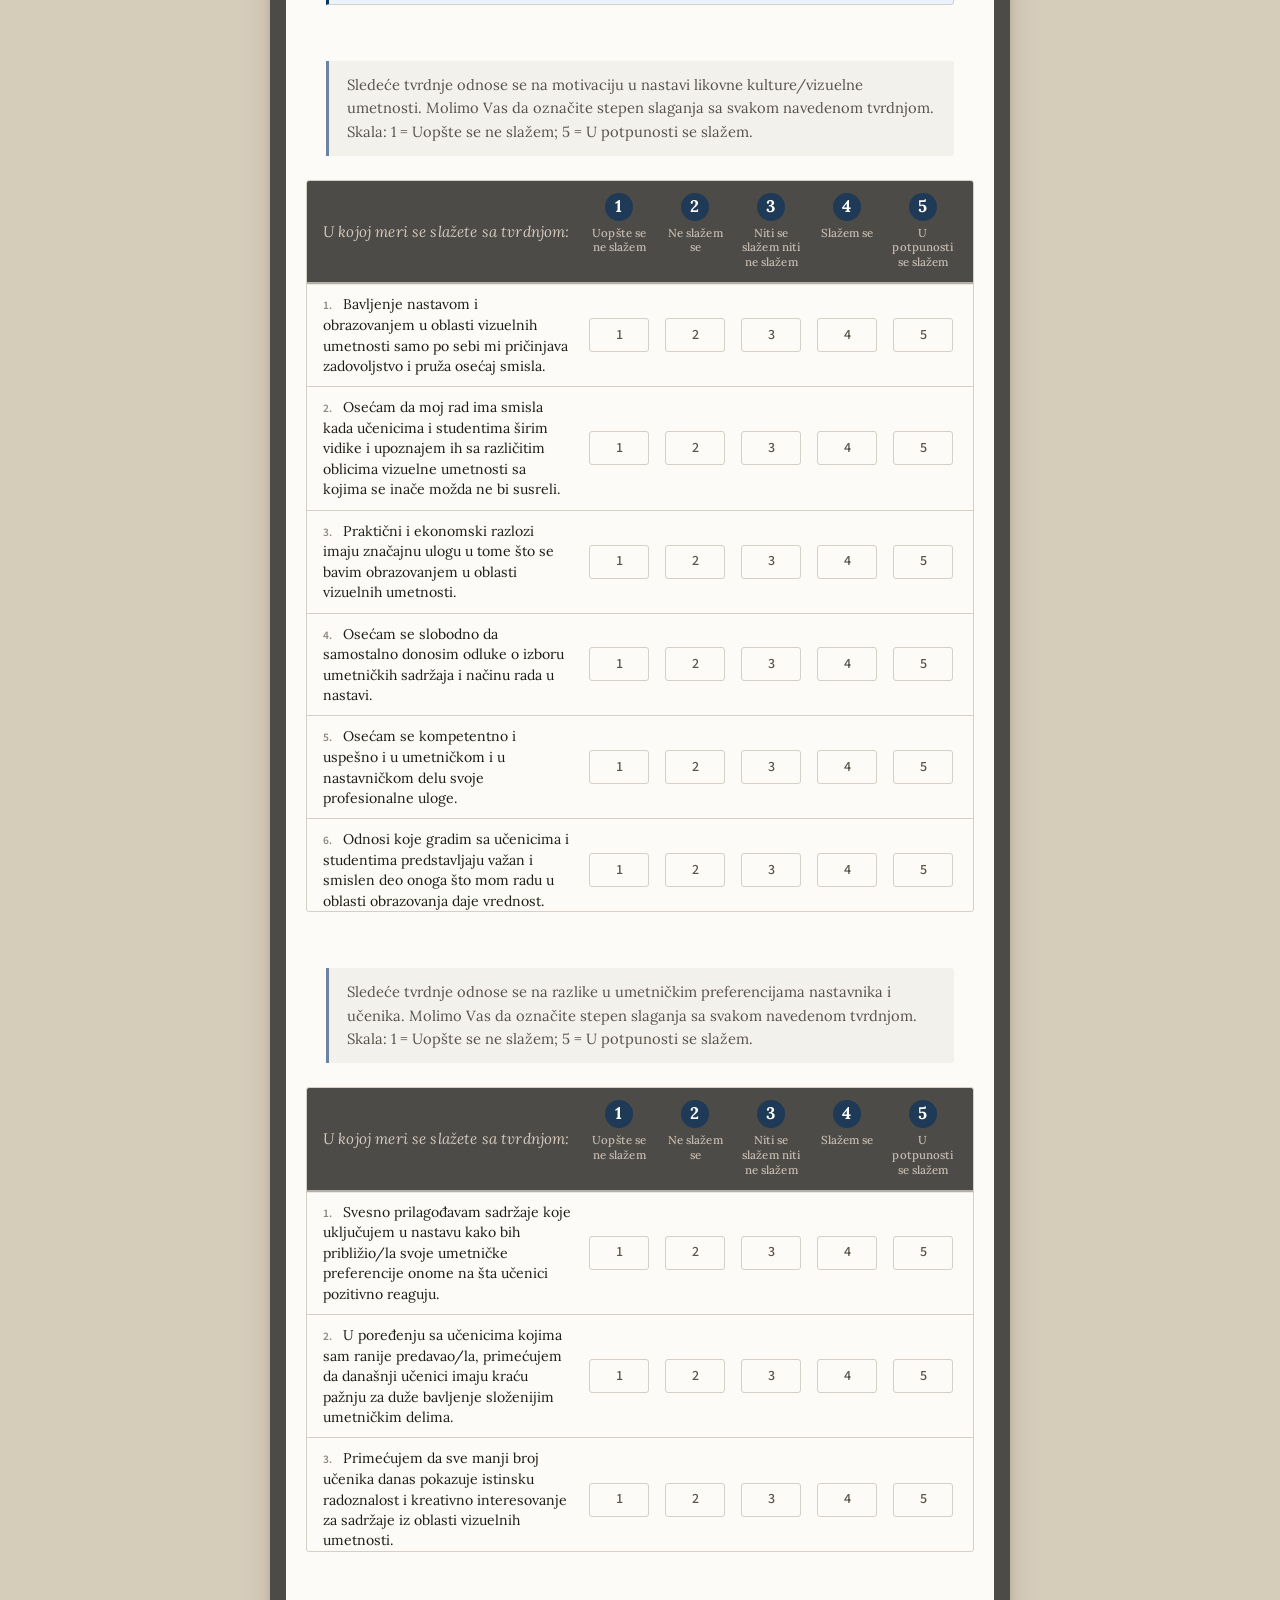
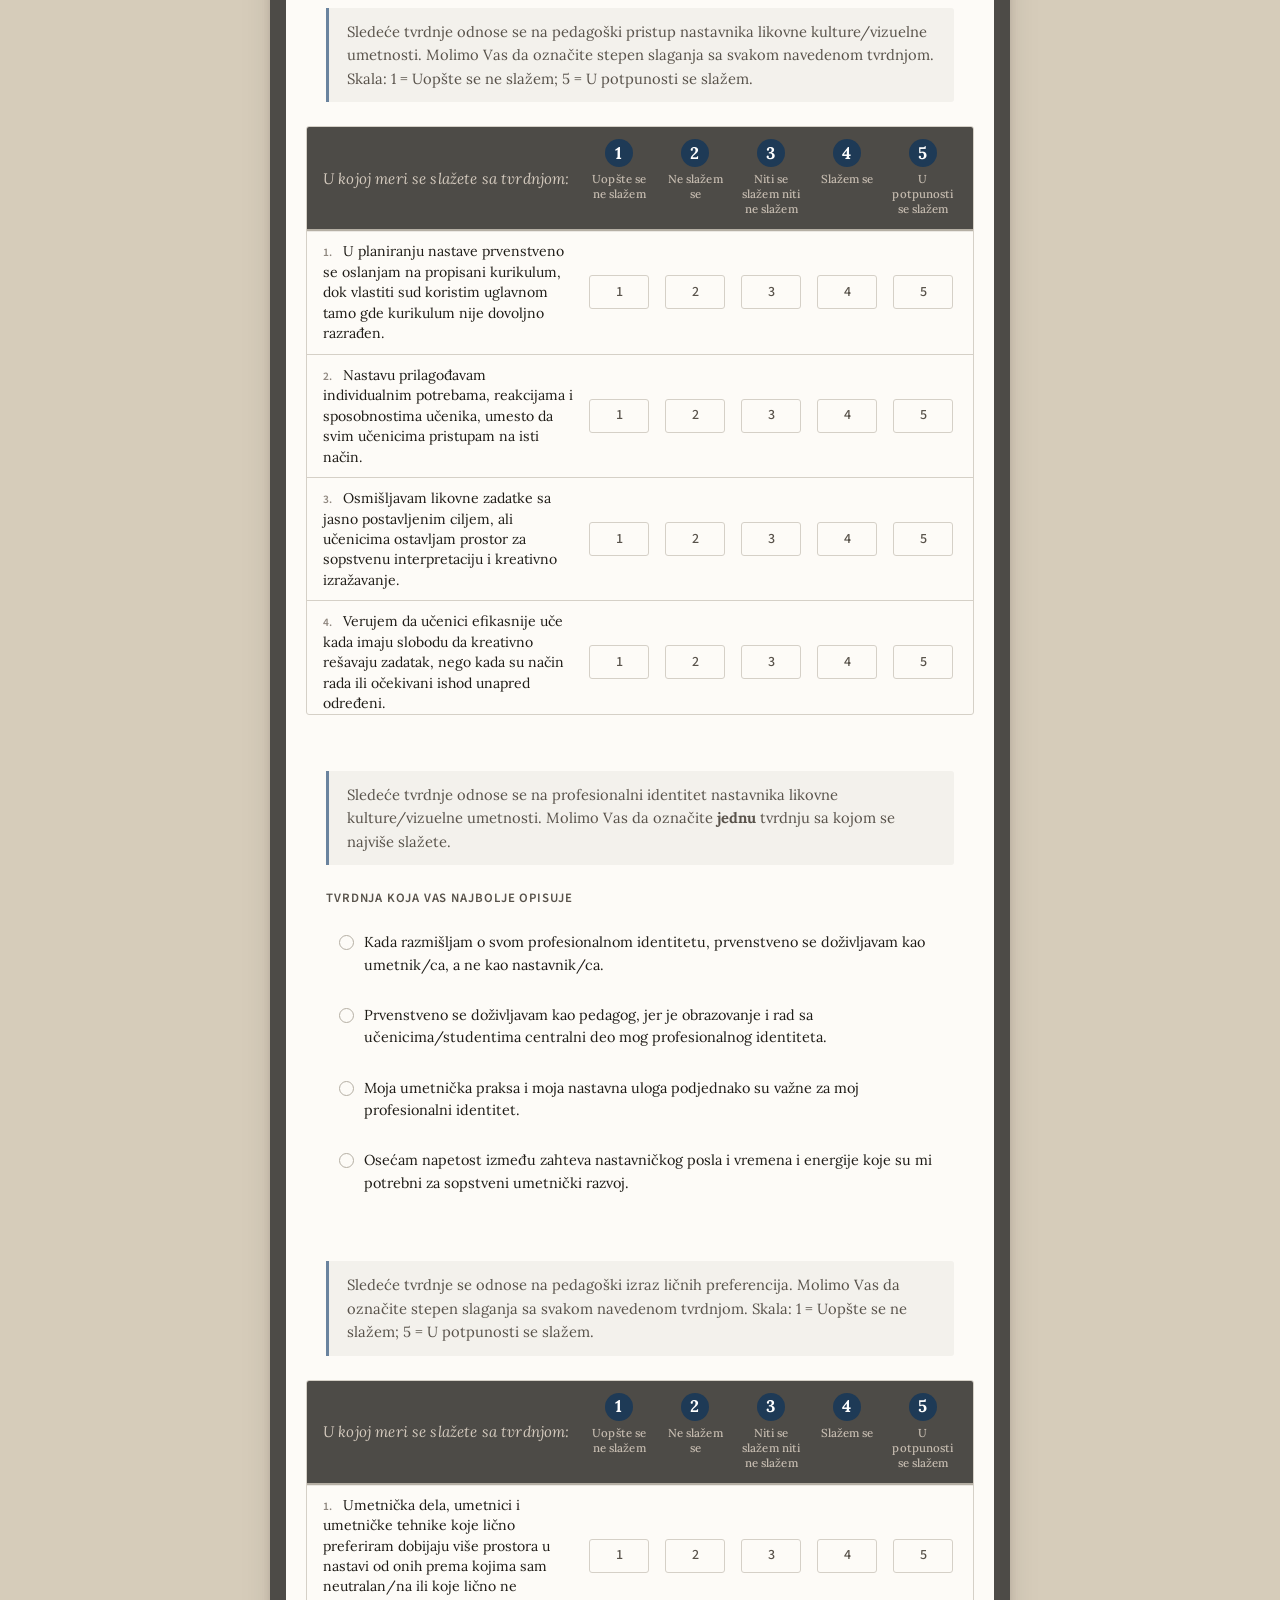
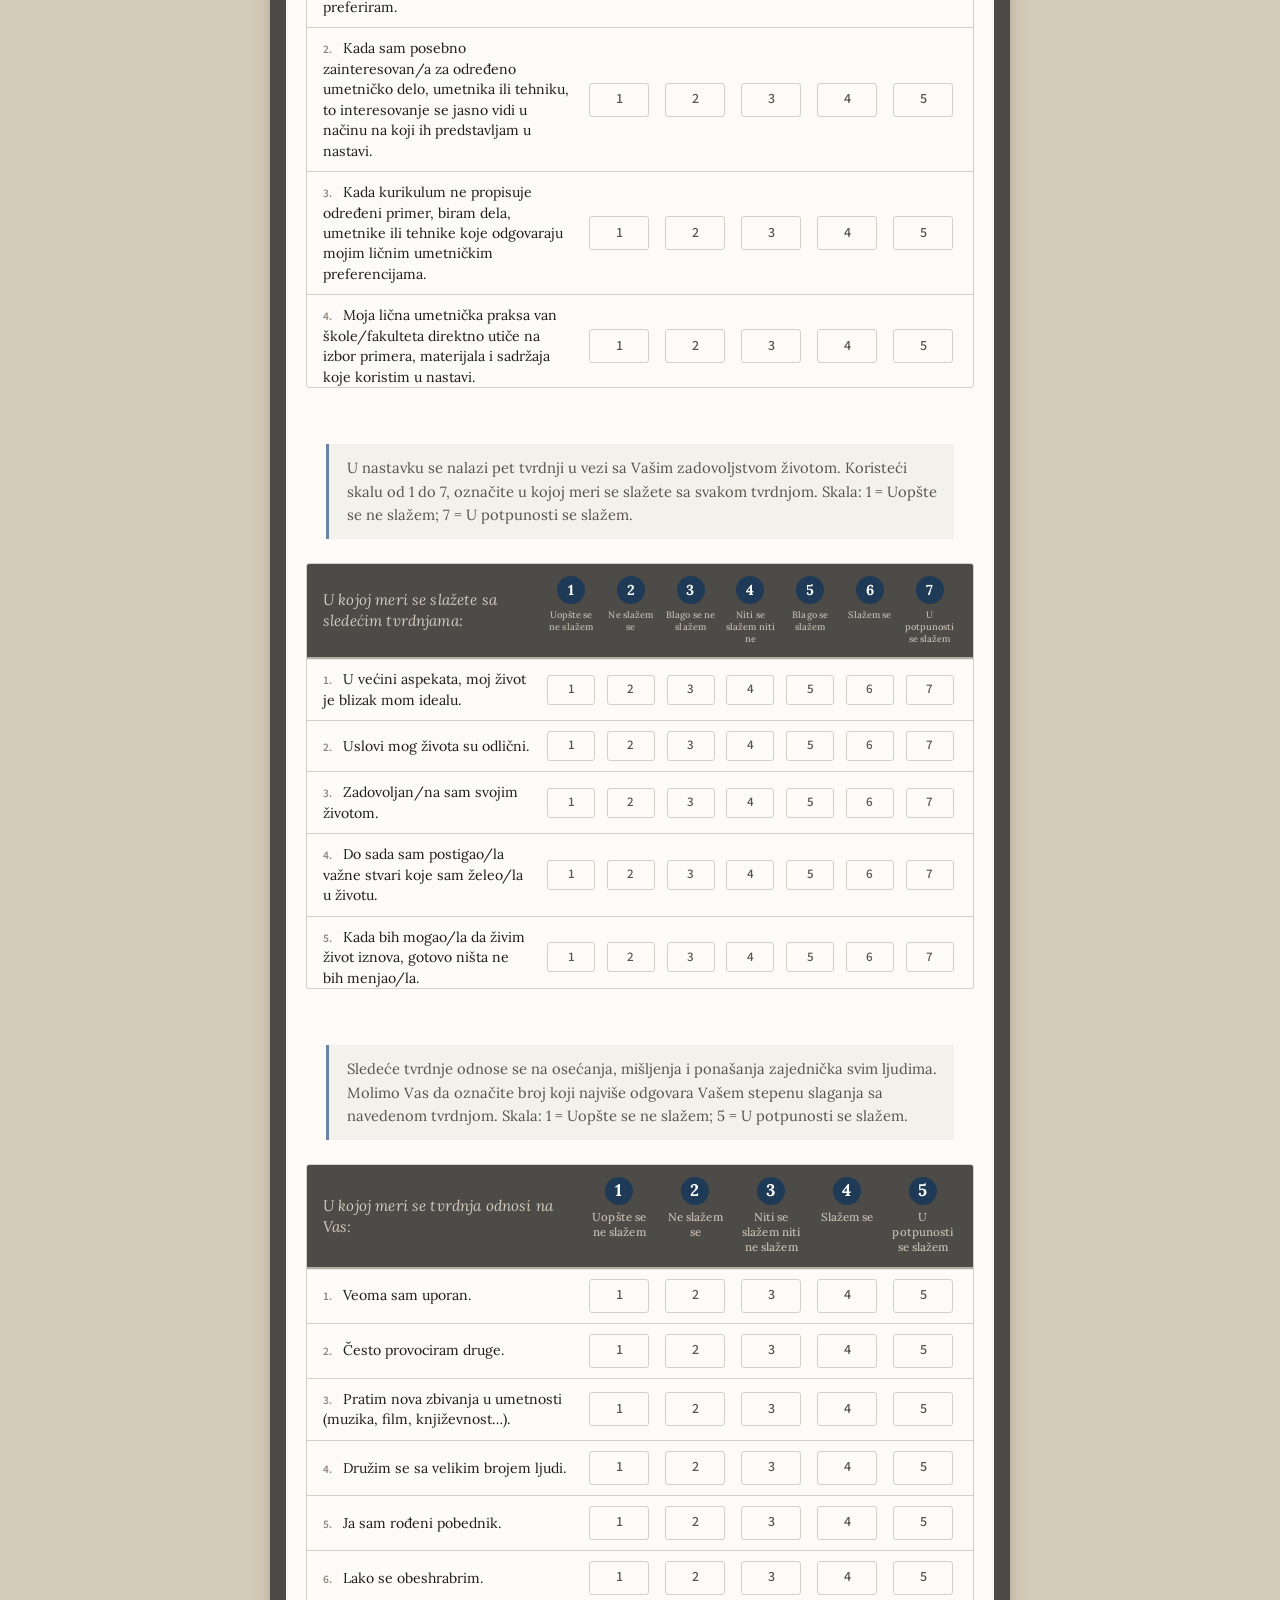
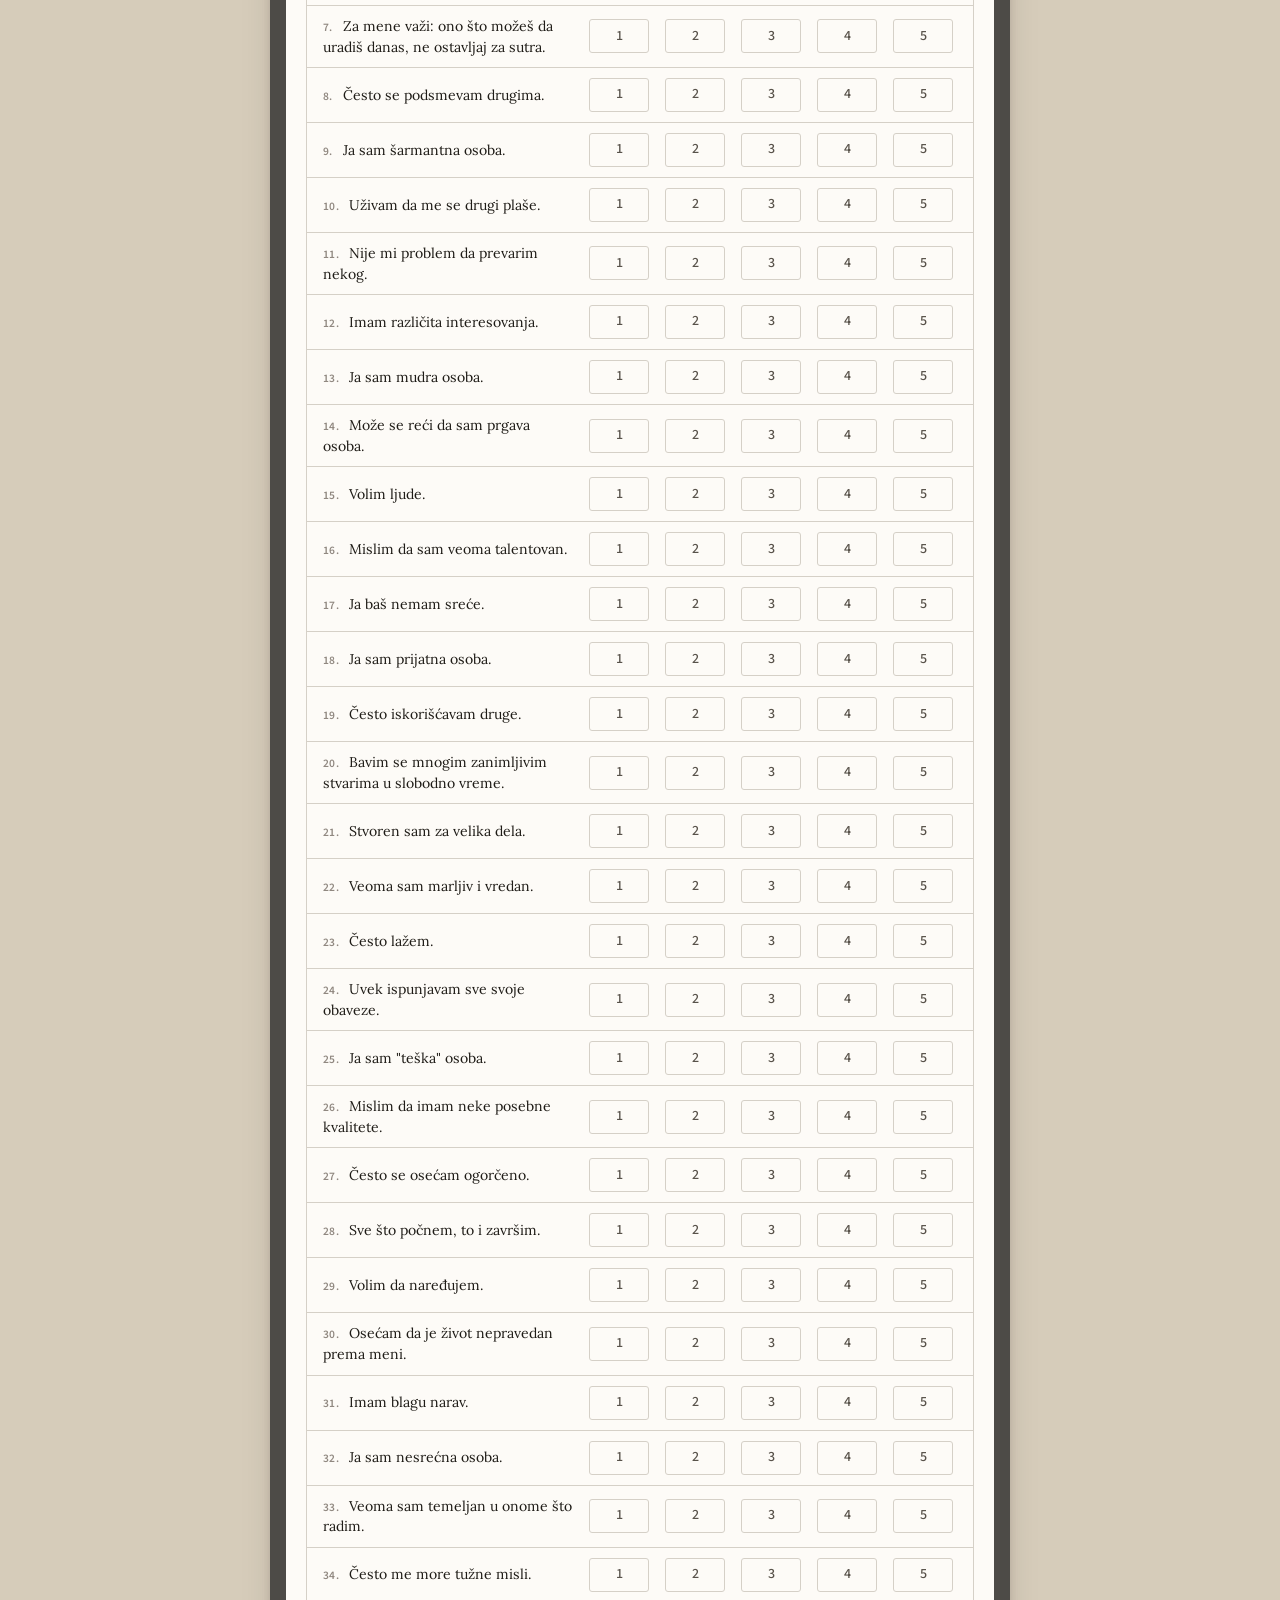
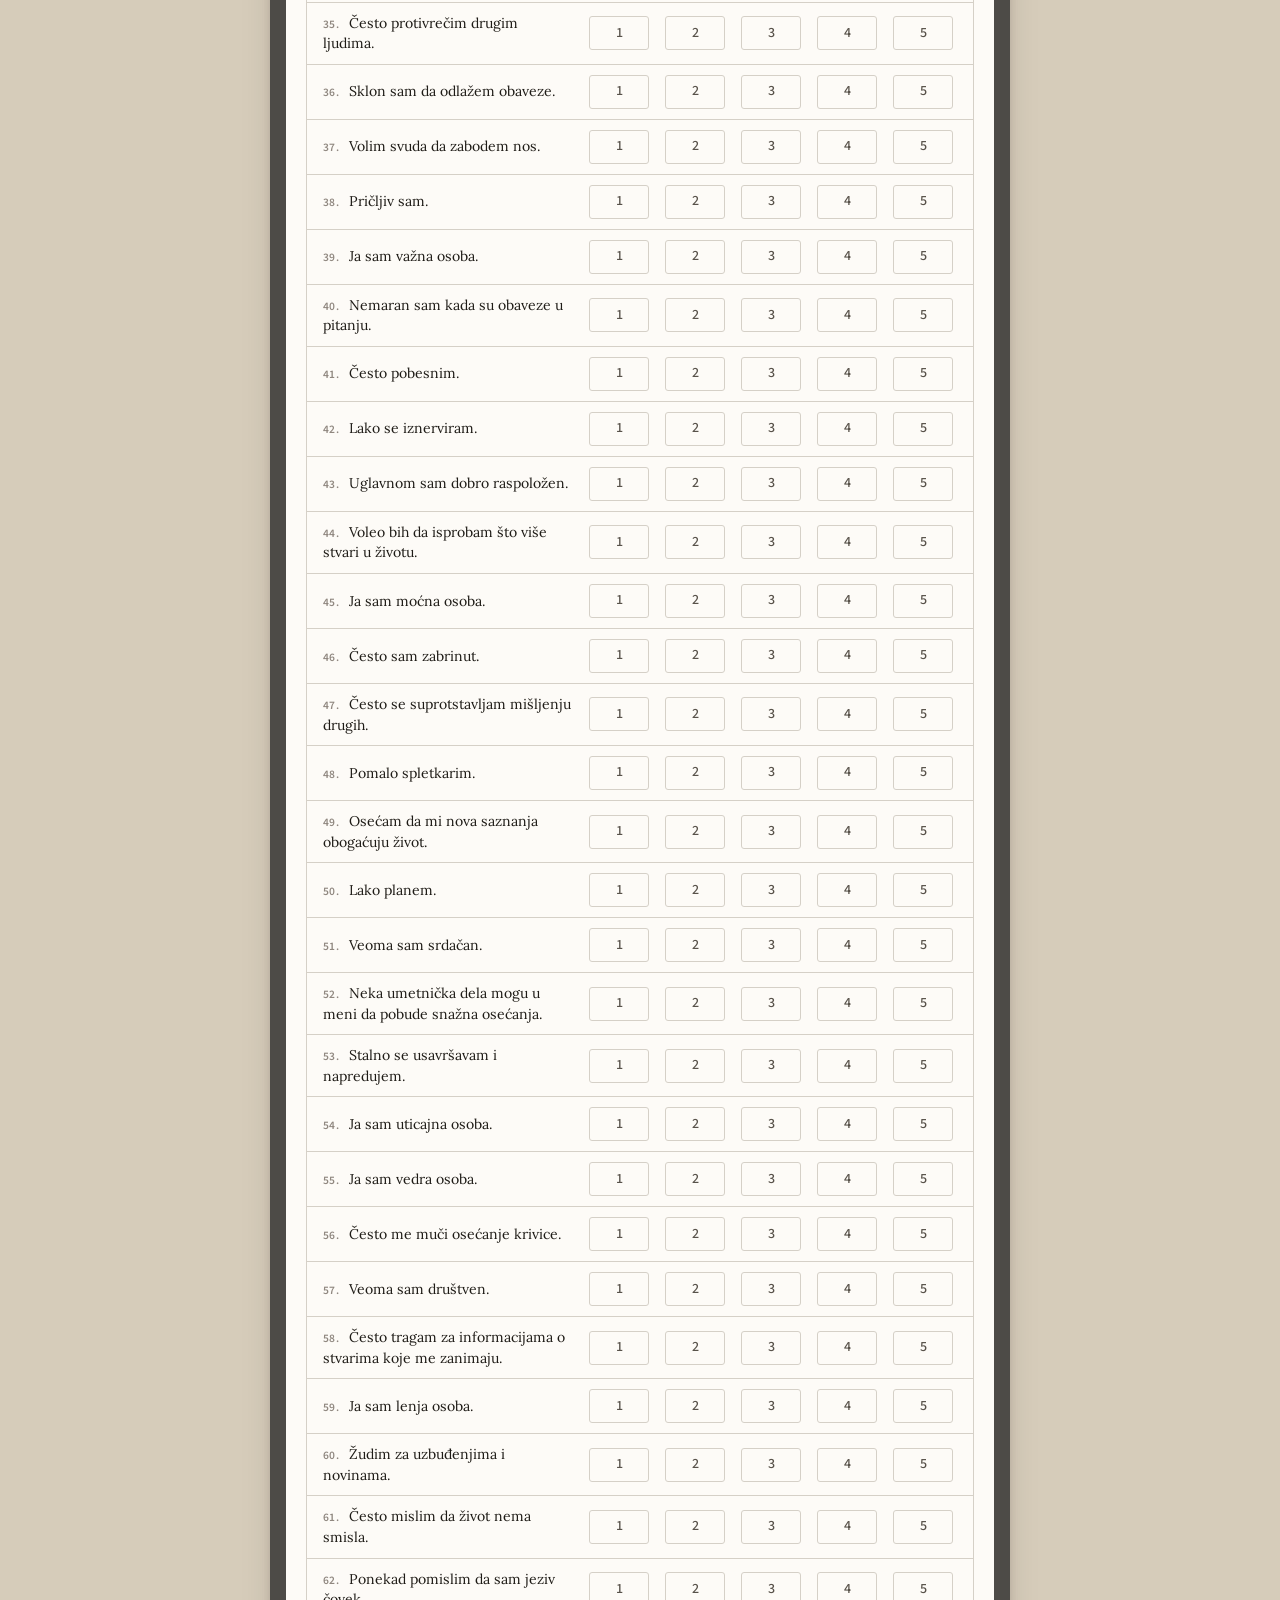
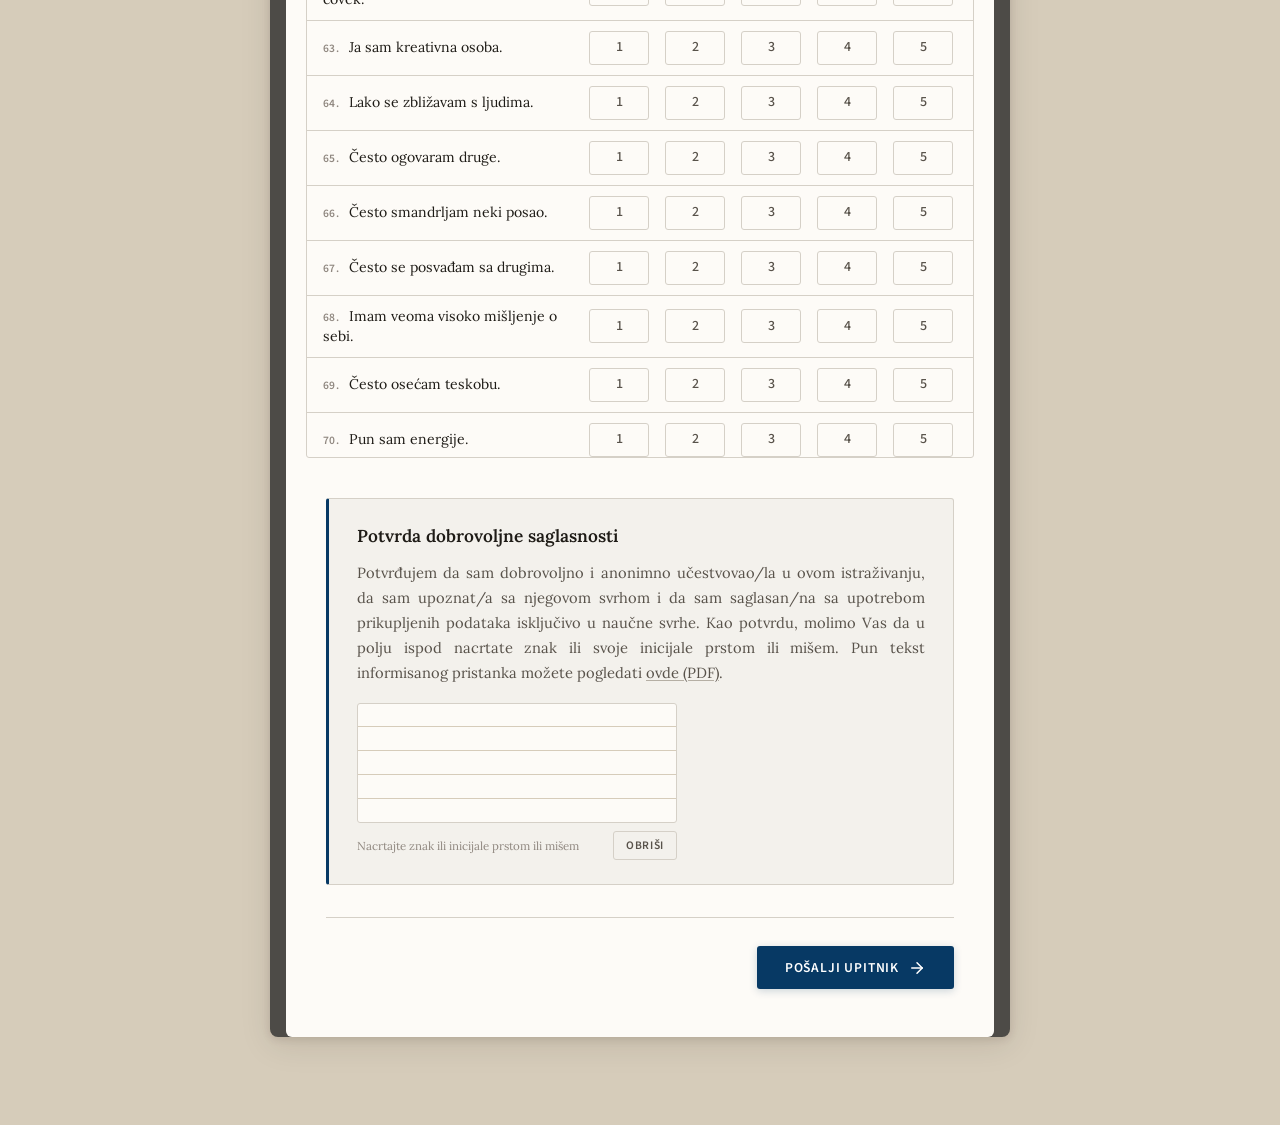
==== commit 68f9d342: "Ispravke teksta pred slanje ispitanicima - Napomena uz prvo demografsko pitanje u likovnoj verziji j" ====
--- a/strane/index-likovno.html
+++ b/strane/index-likovno.html
@@ -8,7 +8,7 @@
     <meta name="theme-color" content="#4D4B47">
     <link rel="icon" href="../assets/favicon.svg" type="image/svg+xml">
     <title>Upitnik — Nastavnici likovne kulture/vizuelne umetnosti</title>
-    <link rel="stylesheet" href="../assets/style.css?v=2026-09-02b">
+    <link rel="stylesheet" href="../assets/style.css?v=2026-09-08">
 </head>
 <body>
 
@@ -40,7 +40,7 @@
                         <label class="opcija"><input type="radio" name="nivo_zaposlenja" value="srednja_umetnicka"><span>Srednja umetnička škola</span></label>
                         <label class="opcija"><input type="radio" name="nivo_zaposlenja" value="fakultet"><span>Fakultet / Akademija</span></label>
                     </div>
-                    <p class="pitanje-napomena">Ukoliko ste istovremeno zaposleni u više obrazovnih ustanova, odnosno na više nivoa obrazovanja (npr. u srednjoj muzičkoj školi i na fakultetu/akademiji), molimo Vas da za potrebe ovog upitnika izaberete samo jednu ustanovu, odnosno nivo obrazovanja na koji ćete se odnositi prilikom odgovaranja na sva pitanja.</p>
+                    <p class="pitanje-napomena">Ukoliko ste istovremeno zaposleni u više obrazovnih ustanova, odnosno na više nivoa obrazovanja (npr. u srednjoj umetničkoj školi i na fakultetu/akademiji), molimo Vas da za potrebe ovog upitnika izaberete samo jednu ustanovu, odnosno nivo obrazovanja na koji ćete se odnositi prilikom odgovaranja na sva pitanja.</p>
                 </div>
                 <div class="pitanje">
                     <label class="pitanje-tekst">Pol</label>
@@ -358,7 +358,7 @@
 
                 <div class="likert-blok likert-7">
                     <div class="likert-zaglavlje">
-                        <div class="likert-pitanje">U kojoj meri se slažete sa sledećim tvrdnjama</div>
+                        <div class="likert-pitanje">U kojoj meri se slažete sa sledećim tvrdnjama:</div>
                         <div class="likert-brojevi">
                             <span><b>1</b><small>Uopšte se ne slažem</small></span>
                             <span><b>2</b><small>Ne slažem se</small></span>
@@ -396,7 +396,7 @@
                     </div>
                     <div class="likert-red pitanje"><label class="likert-stavka"><span class="likert-stavka-broj">1.</span> Veoma sam uporan.</label><div class="likert-opcije"><label class="likert-opcija"><input type="radio" name="lic1" value="1"><span>1</span></label><label class="likert-opcija"><input type="radio" name="lic1" value="2"><span>2</span></label><label class="likert-opcija"><input type="radio" name="lic1" value="3"><span>3</span></label><label class="likert-opcija"><input type="radio" name="lic1" value="4"><span>4</span></label><label class="likert-opcija"><input type="radio" name="lic1" value="5"><span>5</span></label></div></div>
                     <div class="likert-red pitanje"><label class="likert-stavka"><span class="likert-stavka-broj">2.</span> Često provociram druge.</label><div class="likert-opcije"><label class="likert-opcija"><input type="radio" name="lic2" value="1"><span>1</span></label><label class="likert-opcija"><input type="radio" name="lic2" value="2"><span>2</span></label><label class="likert-opcija"><input type="radio" name="lic2" value="3"><span>3</span></label><label class="likert-opcija"><input type="radio" name="lic2" value="4"><span>4</span></label><label class="likert-opcija"><input type="radio" name="lic2" value="5"><span>5</span></label></div></div>
-                    <div class="likert-red pitanje"><label class="likert-stavka"><span class="likert-stavka-broj">3.</span> Pratim nova zbivanja u umetnosti (muzika, film, književnost…)</label><div class="likert-opcije"><label class="likert-opcija"><input type="radio" name="lic3" value="1"><span>1</span></label><label class="likert-opcija"><input type="radio" name="lic3" value="2"><span>2</span></label><label class="likert-opcija"><input type="radio" name="lic3" value="3"><span>3</span></label><label class="likert-opcija"><input type="radio" name="lic3" value="4"><span>4</span></label><label class="likert-opcija"><input type="radio" name="lic3" value="5"><span>5</span></label></div></div>
+                    <div class="likert-red pitanje"><label class="likert-stavka"><span class="likert-stavka-broj">3.</span> Pratim nova zbivanja u umetnosti (muzika, film, književnost…).</label><div class="likert-opcije"><label class="likert-opcija"><input type="radio" name="lic3" value="1"><span>1</span></label><label class="likert-opcija"><input type="radio" name="lic3" value="2"><span>2</span></label><label class="likert-opcija"><input type="radio" name="lic3" value="3"><span>3</span></label><label class="likert-opcija"><input type="radio" name="lic3" value="4"><span>4</span></label><label class="likert-opcija"><input type="radio" name="lic3" value="5"><span>5</span></label></div></div>
                     <div class="likert-red pitanje"><label class="likert-stavka"><span class="likert-stavka-broj">4.</span> Družim se sa velikim brojem ljudi.</label><div class="likert-opcije"><label class="likert-opcija"><input type="radio" name="lic4" value="1"><span>1</span></label><label class="likert-opcija"><input type="radio" name="lic4" value="2"><span>2</span></label><label class="likert-opcija"><input type="radio" name="lic4" value="3"><span>3</span></label><label class="likert-opcija"><input type="radio" name="lic4" value="4"><span>4</span></label><label class="likert-opcija"><input type="radio" name="lic4" value="5"><span>5</span></label></div></div>
                     <div class="likert-red pitanje"><label class="likert-stavka"><span class="likert-stavka-broj">5.</span> Ja sam rođeni pobednik.</label><div class="likert-opcije"><label class="likert-opcija"><input type="radio" name="lic5" value="1"><span>1</span></label><label class="likert-opcija"><input type="radio" name="lic5" value="2"><span>2</span></label><label class="likert-opcija"><input type="radio" name="lic5" value="3"><span>3</span></label><label class="likert-opcija"><input type="radio" name="lic5" value="4"><span>4</span></label><label class="likert-opcija"><input type="radio" name="lic5" value="5"><span>5</span></label></div></div>
                     <div class="likert-red pitanje"><label class="likert-stavka"><span class="likert-stavka-broj">6.</span> Lako se obeshrabrim.</label><div class="likert-opcije"><label class="likert-opcija"><input type="radio" name="lic6" value="1"><span>1</span></label><label class="likert-opcija"><input type="radio" name="lic6" value="2"><span>2</span></label><label class="likert-opcija"><input type="radio" name="lic6" value="3"><span>3</span></label><label class="likert-opcija"><input type="radio" name="lic6" value="4"><span>4</span></label><label class="likert-opcija"><input type="radio" name="lic6" value="5"><span>5</span></label></div></div>
@@ -432,17 +432,17 @@
                     <div class="likert-red pitanje"><label class="likert-stavka"><span class="likert-stavka-broj">36.</span> Sklon sam da odlažem obaveze.</label><div class="likert-opcije"><label class="likert-opcija"><input type="radio" name="lic36" value="1"><span>1</span></label><label class="likert-opcija"><input type="radio" name="lic36" value="2"><span>2</span></label><label class="likert-opcija"><input type="radio" name="lic36" value="3"><span>3</span></label><label class="likert-opcija"><input type="radio" name="lic36" value="4"><span>4</span></label><label class="likert-opcija"><input type="radio" name="lic36" value="5"><span>5</span></label></div></div>
                     <div class="likert-red pitanje"><label class="likert-stavka"><span class="likert-stavka-broj">37.</span> Volim svuda da zabodem nos.</label><div class="likert-opcije"><label class="likert-opcija"><input type="radio" name="lic37" value="1"><span>1</span></label><label class="likert-opcija"><input type="radio" name="lic37" value="2"><span>2</span></label><label class="likert-opcija"><input type="radio" name="lic37" value="3"><span>3</span></label><label class="likert-opcija"><input type="radio" name="lic37" value="4"><span>4</span></label><label class="likert-opcija"><input type="radio" name="lic37" value="5"><span>5</span></label></div></div>
                     <div class="likert-red pitanje"><label class="likert-stavka"><span class="likert-stavka-broj">38.</span> Pričljiv sam.</label><div class="likert-opcije"><label class="likert-opcija"><input type="radio" name="lic38" value="1"><span>1</span></label><label class="likert-opcija"><input type="radio" name="lic38" value="2"><span>2</span></label><label class="likert-opcija"><input type="radio" name="lic38" value="3"><span>3</span></label><label class="likert-opcija"><input type="radio" name="lic38" value="4"><span>4</span></label><label class="likert-opcija"><input type="radio" name="lic38" value="5"><span>5</span></label></div></div>
-                    <div class="likert-red pitanje"><label class="likert-stavka"><span class="likert-stavka-broj">39.</span> Ja sam važna osoba</label><div class="likert-opcije"><label class="likert-opcija"><input type="radio" name="lic39" value="1"><span>1</span></label><label class="likert-opcija"><input type="radio" name="lic39" value="2"><span>2</span></label><label class="likert-opcija"><input type="radio" name="lic39" value="3"><span>3</span></label><label class="likert-opcija"><input type="radio" name="lic39" value="4"><span>4</span></label><label class="likert-opcija"><input type="radio" name="lic39" value="5"><span>5</span></label></div></div>
+                    <div class="likert-red pitanje"><label class="likert-stavka"><span class="likert-stavka-broj">39.</span> Ja sam važna osoba.</label><div class="likert-opcije"><label class="likert-opcija"><input type="radio" name="lic39" value="1"><span>1</span></label><label class="likert-opcija"><input type="radio" name="lic39" value="2"><span>2</span></label><label class="likert-opcija"><input type="radio" name="lic39" value="3"><span>3</span></label><label class="likert-opcija"><input type="radio" name="lic39" value="4"><span>4</span></label><label class="likert-opcija"><input type="radio" name="lic39" value="5"><span>5</span></label></div></div>
                     <div class="likert-red pitanje"><label class="likert-stavka"><span class="likert-stavka-broj">40.</span> Nemaran sam kada su obaveze u pitanju.</label><div class="likert-opcije"><label class="likert-opcija"><input type="radio" name="lic40" value="1"><span>1</span></label><label class="likert-opcija"><input type="radio" name="lic40" value="2"><span>2</span></label><label class="likert-opcija"><input type="radio" name="lic40" value="3"><span>3</span></label><label class="likert-opcija"><input type="radio" name="lic40" value="4"><span>4</span></label><label class="likert-opcija"><input type="radio" name="lic40" value="5"><span>5</span></label></div></div>
                     <div class="likert-red pitanje"><label class="likert-stavka"><span class="likert-stavka-broj">41.</span> Često pobesnim.</label><div class="likert-opcije"><label class="likert-opcija"><input type="radio" name="lic41" value="1"><span>1</span></label><label class="likert-opcija"><input type="radio" name="lic41" value="2"><span>2</span></label><label class="likert-opcija"><input type="radio" name="lic41" value="3"><span>3</span></label><label class="likert-opcija"><input type="radio" name="lic41" value="4"><span>4</span></label><label class="likert-opcija"><input type="radio" name="lic41" value="5"><span>5</span></label></div></div>
                     <div class="likert-red pitanje"><label class="likert-stavka"><span class="likert-stavka-broj">42.</span> Lako se iznerviram.</label><div class="likert-opcije"><label class="likert-opcija"><input type="radio" name="lic42" value="1"><span>1</span></label><label class="likert-opcija"><input type="radio" name="lic42" value="2"><span>2</span></label><label class="likert-opcija"><input type="radio" name="lic42" value="3"><span>3</span></label><label class="likert-opcija"><input type="radio" name="lic42" value="4"><span>4</span></label><label class="likert-opcija"><input type="radio" name="lic42" value="5"><span>5</span></label></div></div>
-                    <div class="likert-red pitanje"><label class="likert-stavka"><span class="likert-stavka-broj">43.</span> Uglavnom sam dobro raspoložen</label><div class="likert-opcije"><label class="likert-opcija"><input type="radio" name="lic43" value="1"><span>1</span></label><label class="likert-opcija"><input type="radio" name="lic43" value="2"><span>2</span></label><label class="likert-opcija"><input type="radio" name="lic43" value="3"><span>3</span></label><label class="likert-opcija"><input type="radio" name="lic43" value="4"><span>4</span></label><label class="likert-opcija"><input type="radio" name="lic43" value="5"><span>5</span></label></div></div>
+                    <div class="likert-red pitanje"><label class="likert-stavka"><span class="likert-stavka-broj">43.</span> Uglavnom sam dobro raspoložen.</label><div class="likert-opcije"><label class="likert-opcija"><input type="radio" name="lic43" value="1"><span>1</span></label><label class="likert-opcija"><input type="radio" name="lic43" value="2"><span>2</span></label><label class="likert-opcija"><input type="radio" name="lic43" value="3"><span>3</span></label><label class="likert-opcija"><input type="radio" name="lic43" value="4"><span>4</span></label><label class="likert-opcija"><input type="radio" name="lic43" value="5"><span>5</span></label></div></div>
                     <div class="likert-red pitanje"><label class="likert-stavka"><span class="likert-stavka-broj">44.</span> Voleo bih da isprobam što više stvari u životu.</label><div class="likert-opcije"><label class="likert-opcija"><input type="radio" name="lic44" value="1"><span>1</span></label><label class="likert-opcija"><input type="radio" name="lic44" value="2"><span>2</span></label><label class="likert-opcija"><input type="radio" name="lic44" value="3"><span>3</span></label><label class="likert-opcija"><input type="radio" name="lic44" value="4"><span>4</span></label><label class="likert-opcija"><input type="radio" name="lic44" value="5"><span>5</span></label></div></div>
-                    <div class="likert-red pitanje"><label class="likert-stavka"><span class="likert-stavka-broj">45.</span> Ja sam moćna osoba</label><div class="likert-opcije"><label class="likert-opcija"><input type="radio" name="lic45" value="1"><span>1</span></label><label class="likert-opcija"><input type="radio" name="lic45" value="2"><span>2</span></label><label class="likert-opcija"><input type="radio" name="lic45" value="3"><span>3</span></label><label class="likert-opcija"><input type="radio" name="lic45" value="4"><span>4</span></label><label class="likert-opcija"><input type="radio" name="lic45" value="5"><span>5</span></label></div></div>
+                    <div class="likert-red pitanje"><label class="likert-stavka"><span class="likert-stavka-broj">45.</span> Ja sam moćna osoba.</label><div class="likert-opcije"><label class="likert-opcija"><input type="radio" name="lic45" value="1"><span>1</span></label><label class="likert-opcija"><input type="radio" name="lic45" value="2"><span>2</span></label><label class="likert-opcija"><input type="radio" name="lic45" value="3"><span>3</span></label><label class="likert-opcija"><input type="radio" name="lic45" value="4"><span>4</span></label><label class="likert-opcija"><input type="radio" name="lic45" value="5"><span>5</span></label></div></div>
                     <div class="likert-red pitanje"><label class="likert-stavka"><span class="likert-stavka-broj">46.</span> Često sam zabrinut.</label><div class="likert-opcije"><label class="likert-opcija"><input type="radio" name="lic46" value="1"><span>1</span></label><label class="likert-opcija"><input type="radio" name="lic46" value="2"><span>2</span></label><label class="likert-opcija"><input type="radio" name="lic46" value="3"><span>3</span></label><label class="likert-opcija"><input type="radio" name="lic46" value="4"><span>4</span></label><label class="likert-opcija"><input type="radio" name="lic46" value="5"><span>5</span></label></div></div>
                     <div class="likert-red pitanje"><label class="likert-stavka"><span class="likert-stavka-broj">47.</span> Često se suprotstavljam mišljenju drugih.</label><div class="likert-opcije"><label class="likert-opcija"><input type="radio" name="lic47" value="1"><span>1</span></label><label class="likert-opcija"><input type="radio" name="lic47" value="2"><span>2</span></label><label class="likert-opcija"><input type="radio" name="lic47" value="3"><span>3</span></label><label class="likert-opcija"><input type="radio" name="lic47" value="4"><span>4</span></label><label class="likert-opcija"><input type="radio" name="lic47" value="5"><span>5</span></label></div></div>
                     <div class="likert-red pitanje"><label class="likert-stavka"><span class="likert-stavka-broj">48.</span> Pomalo spletkarim.</label><div class="likert-opcije"><label class="likert-opcija"><input type="radio" name="lic48" value="1"><span>1</span></label><label class="likert-opcija"><input type="radio" name="lic48" value="2"><span>2</span></label><label class="likert-opcija"><input type="radio" name="lic48" value="3"><span>3</span></label><label class="likert-opcija"><input type="radio" name="lic48" value="4"><span>4</span></label><label class="likert-opcija"><input type="radio" name="lic48" value="5"><span>5</span></label></div></div>
-                    <div class="likert-red pitanje"><label class="likert-stavka"><span class="likert-stavka-broj">49.</span> Osećam da mi nova saznanja obogaćuju život</label><div class="likert-opcije"><label class="likert-opcija"><input type="radio" name="lic49" value="1"><span>1</span></label><label class="likert-opcija"><input type="radio" name="lic49" value="2"><span>2</span></label><label class="likert-opcija"><input type="radio" name="lic49" value="3"><span>3</span></label><label class="likert-opcija"><input type="radio" name="lic49" value="4"><span>4</span></label><label class="likert-opcija"><input type="radio" name="lic49" value="5"><span>5</span></label></div></div>
+                    <div class="likert-red pitanje"><label class="likert-stavka"><span class="likert-stavka-broj">49.</span> Osećam da mi nova saznanja obogaćuju život.</label><div class="likert-opcije"><label class="likert-opcija"><input type="radio" name="lic49" value="1"><span>1</span></label><label class="likert-opcija"><input type="radio" name="lic49" value="2"><span>2</span></label><label class="likert-opcija"><input type="radio" name="lic49" value="3"><span>3</span></label><label class="likert-opcija"><input type="radio" name="lic49" value="4"><span>4</span></label><label class="likert-opcija"><input type="radio" name="lic49" value="5"><span>5</span></label></div></div>
                     <div class="likert-red pitanje"><label class="likert-stavka"><span class="likert-stavka-broj">50.</span> Lako planem.</label><div class="likert-opcije"><label class="likert-opcija"><input type="radio" name="lic50" value="1"><span>1</span></label><label class="likert-opcija"><input type="radio" name="lic50" value="2"><span>2</span></label><label class="likert-opcija"><input type="radio" name="lic50" value="3"><span>3</span></label><label class="likert-opcija"><input type="radio" name="lic50" value="4"><span>4</span></label><label class="likert-opcija"><input type="radio" name="lic50" value="5"><span>5</span></label></div></div>
                     <div class="likert-red pitanje"><label class="likert-stavka"><span class="likert-stavka-broj">51.</span> Veoma sam srdačan.</label><div class="likert-opcije"><label class="likert-opcija"><input type="radio" name="lic51" value="1"><span>1</span></label><label class="likert-opcija"><input type="radio" name="lic51" value="2"><span>2</span></label><label class="likert-opcija"><input type="radio" name="lic51" value="3"><span>3</span></label><label class="likert-opcija"><input type="radio" name="lic51" value="4"><span>4</span></label><label class="likert-opcija"><input type="radio" name="lic51" value="5"><span>5</span></label></div></div>
                     <div class="likert-red pitanje"><label class="likert-stavka"><span class="likert-stavka-broj">52.</span> Neka umetnička dela mogu u meni da pobude snažna osećanja.</label><div class="likert-opcije"><label class="likert-opcija"><input type="radio" name="lic52" value="1"><span>1</span></label><label class="likert-opcija"><input type="radio" name="lic52" value="2"><span>2</span></label><label class="likert-opcija"><input type="radio" name="lic52" value="3"><span>3</span></label><label class="likert-opcija"><input type="radio" name="lic52" value="4"><span>4</span></label><label class="likert-opcija"><input type="radio" name="lic52" value="5"><span>5</span></label></div></div>
@@ -496,7 +496,7 @@
         </form>
     </div>
 
-    <script src="../assets/config.js?v=2026-09-02b"></script>
-    <script src="../assets/script.js?v=2026-09-02b"></script>
+    <script src="../assets/config.js?v=2026-09-08"></script>
+    <script src="../assets/script.js?v=2026-09-08"></script>
 </body>
 </html>
